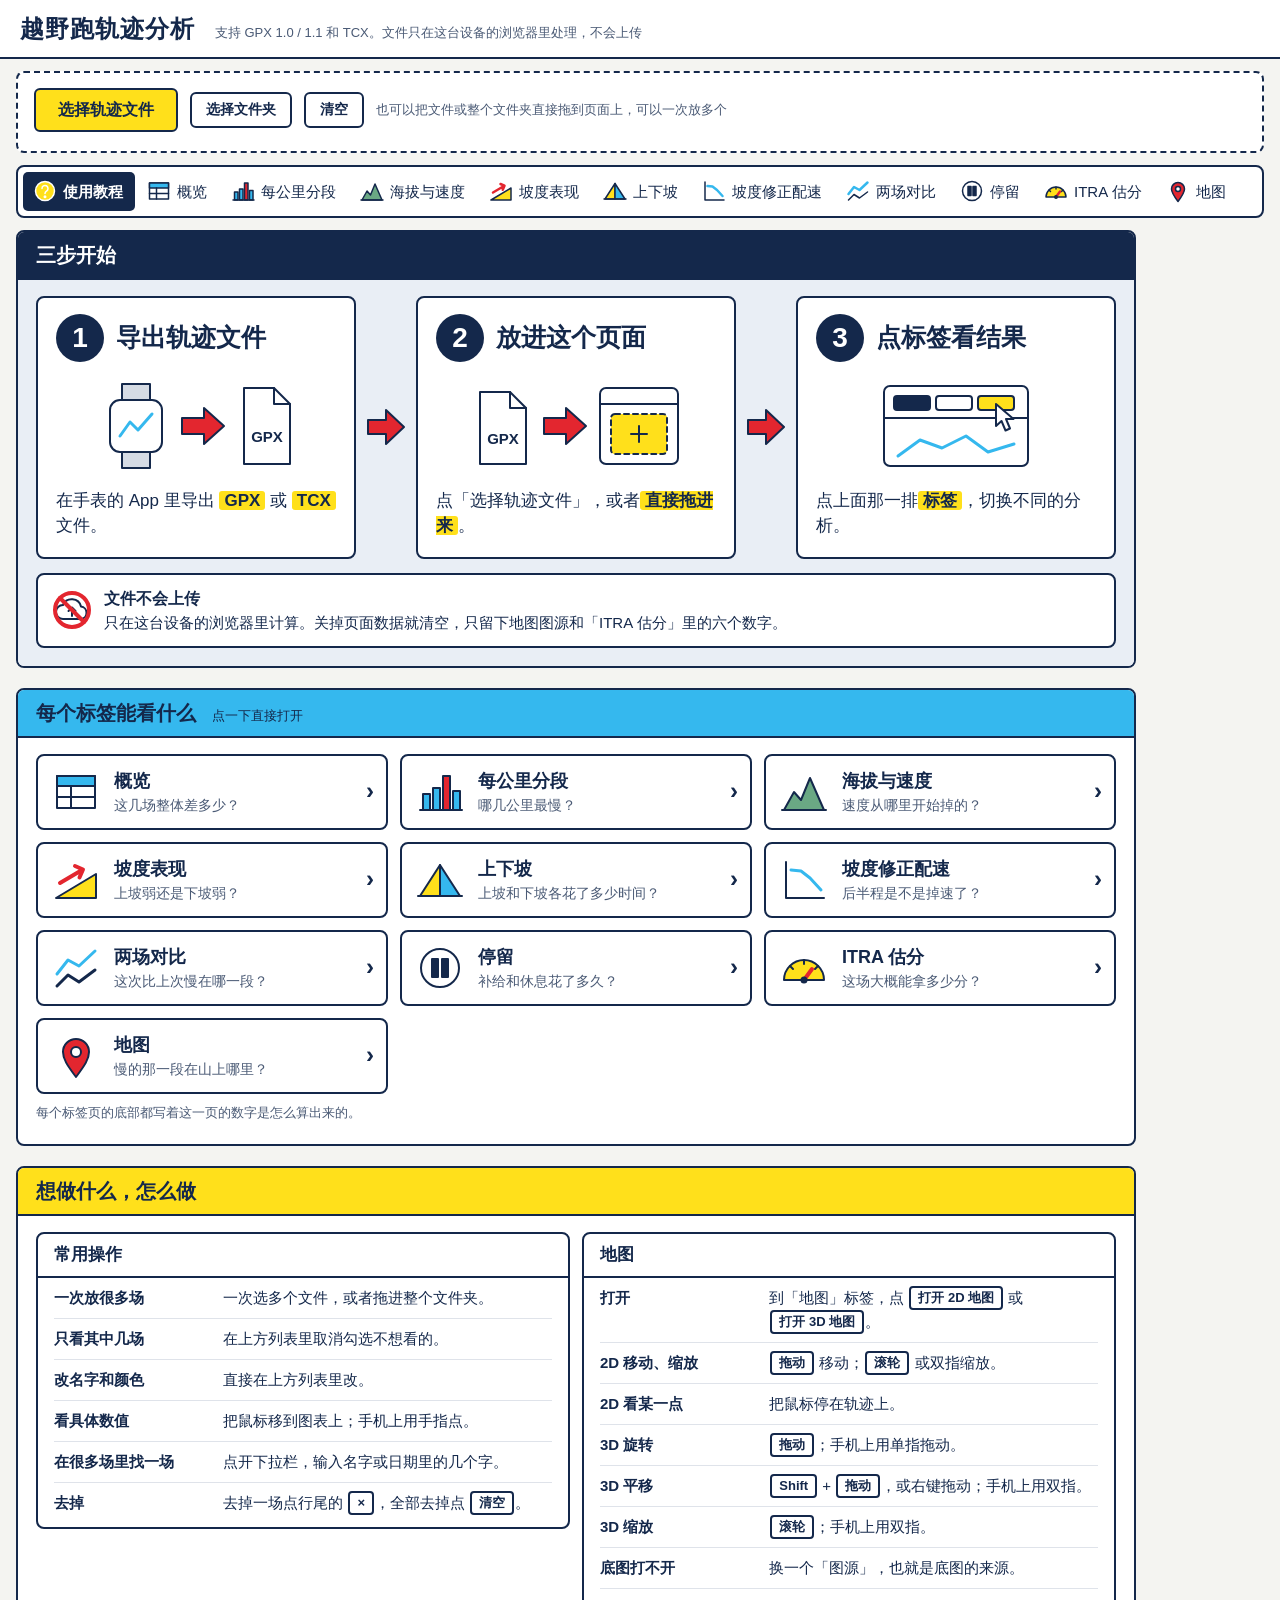
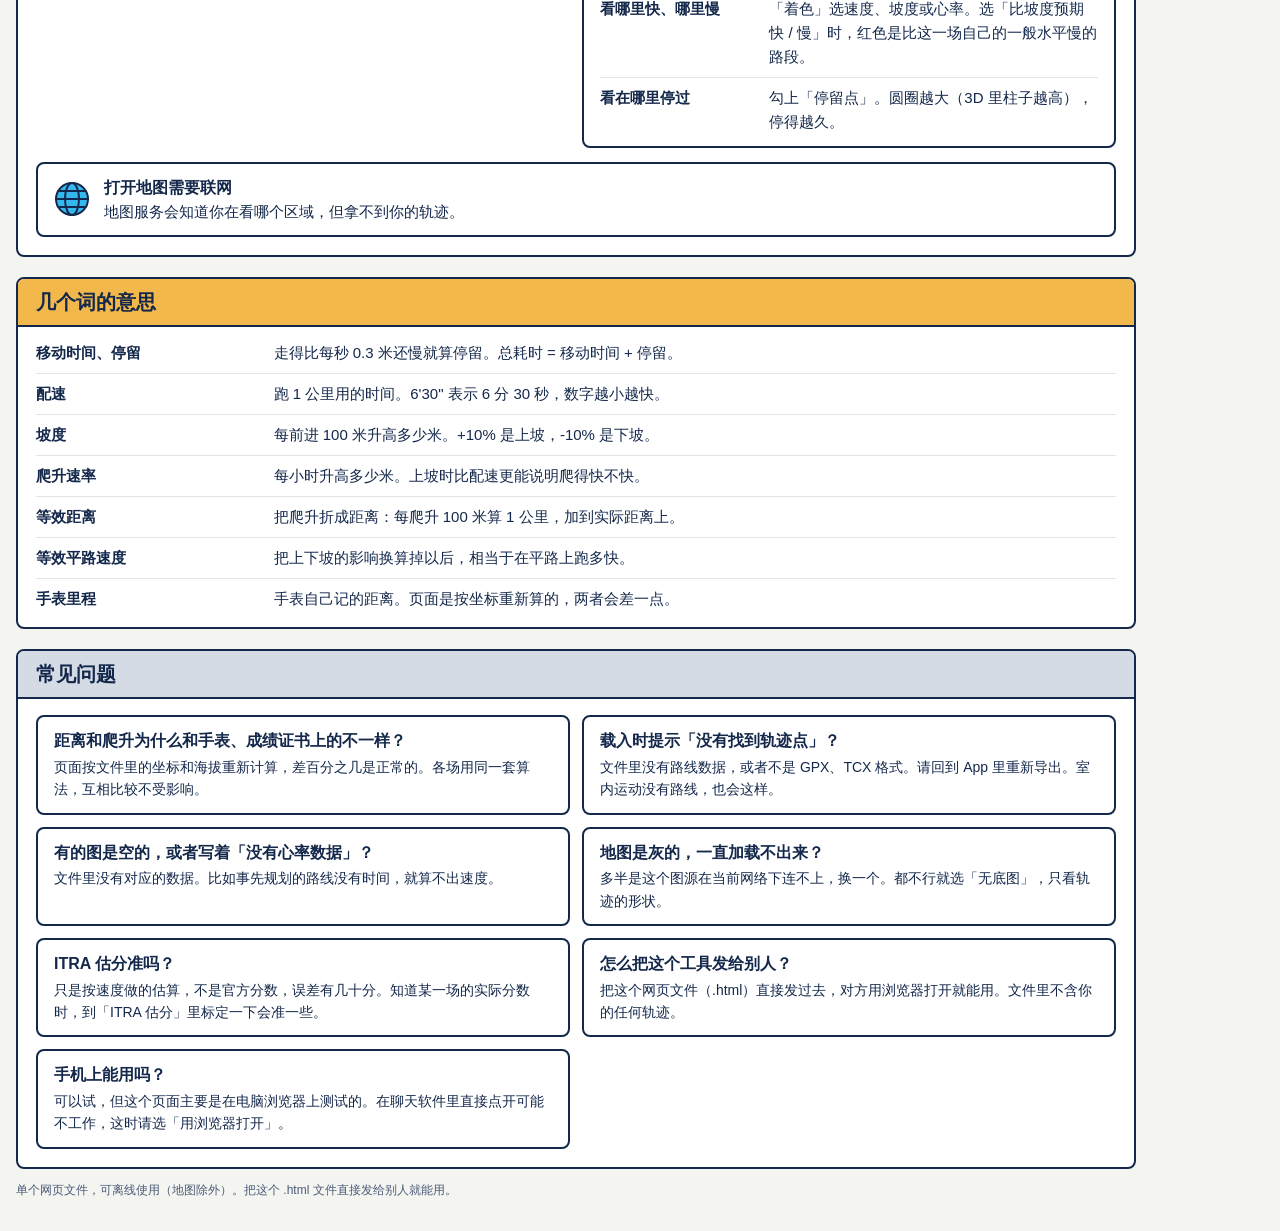
==== web/越野跑轨迹分析.html @ 7a692264 "初始提交：越野跑轨迹分析（Python 脚本 + 单文件网页版） 网页版：web/src 源码经 build.py 拼成单文件 web/越野跑轨迹分析.html，含 11 个面板、2D/3D 地图、上" ====
<!DOCTYPE html>
<html lang="zh-CN">
<head>
<meta charset="utf-8">
<meta name="viewport" content="width=device-width,initial-scale=1">
<title>越野跑轨迹分析</title>
<style>
/*
  设计方案（借鉴航空安全卡片里提高清晰度的做法）

  颜色  深蓝 #14284b：所有文字和描边。白：所有内容区。浅灰 #f4f4f1：页面背景和表头。
        深蓝也用作最重要的底色：选中的标签、「三步开始」的标题栏（这一块的正文区是它的浅色 #e9eef5）。
        另有四种纯色，各管一件事，不混用：
          黄 #ffe01b  主要操作（「选择轨迹文件」这类按钮）和重点词
          琥珀 #f2b84b 只用在教程的一个标题栏上
          蓝 #35b8ee  选中、悬停（浅蓝 #e4f5fd）和图示里的轨迹线
          红 #e3262f  箭头和警告，别处不用
        鲜艳的颜色只用在小面积上：按钮、标题栏、图示。大面积的底色只有白、浅灰和上面两种很浅的颜色。
  描边  容器、按钮、输入框一律 2px 深蓝实线；内容区里面的分隔线用 1px 浅灰。
  形状  圆角 6px（按钮、输入框）或 8px（容器），不超过 8px；只有步骤编号是圆形。
  平涂  不用渐变，不用阴影。
  文字  标题和编号用 DIN 一类的标识字体（Windows 上是 Bahnschrift），正文用 Helvetica / Arial 加系统中文字体。
  教程  用编号、箭头和图示说话，每格只讲一件事。
*/
* { box-sizing: border-box; }
html, body { margin: 0; padding: 0; }
body {
  font-family: Inter, "Helvetica Neue", Helvetica, Arial, "PingFang SC", "Hiragino Sans GB", "Microsoft YaHei", sans-serif;
  font-size: 14px; line-height: 1.5; color: #14284b; background: #f4f4f1;
}
.top h1, .help h2, .help h3, .stepno, .card-t, .panel h3, .empty b, table.data caption {
  font-family: "DIN Alternate", Bahnschrift, "DIN Next", "Helvetica Neue", Helvetica, Arial, "PingFang SC", "Hiragino Sans GB", "Microsoft YaHei", sans-serif;
}

/* ---------- 页头 ---------- */
.top { padding: 15px 20px 13px; background: #fff; border-bottom: 2px solid #14284b; }
.top h1 { display: inline-block; margin: 0 16px 0 0; font-size: 24px; line-height: 1.2; color: #14284b; letter-spacing: 1px; }
.hint { color: #4a5a75; font-size: 13px; }

/* ---------- 载入区和轨迹列表 ---------- */
.loader, .tracks, .panel, .foot { margin: 12px 16px; }
.loader { background: #fff; border: 2px dashed #14284b; border-radius: 8px; padding: 12px 16px; }
.loader-row > * { margin: 3px 8px 3px 0; vertical-align: middle; }
.loader-tip { color: #4a5a75; font-size: 13px; }
.status { font-size: 13px; color: #14284b; margin-top: 4px; min-height: 0; }
.status .err { color: #c21822; }
.vh { position: absolute; width: 1px; height: 1px; opacity: 0; overflow: hidden; left: -100px; top: 0; }

.btn {
  display: inline-block; padding: 6px 14px; border: 2px solid #14284b; border-radius: 6px;
  background: #fff; color: #14284b; font-size: 14px; font-weight: bold; font-family: inherit; line-height: 1.4; cursor: pointer;
  -webkit-user-select: none; user-select: none;
}
.btn:hover { background: #e4f5fd; }
.btn.primary { background: #ffe01b; }
.btn.primary:hover { background: #f5d000; }
.btn.on, .btn.on:hover { background: #14284b; color: #fff; }
.loader .btn.primary { padding: 9px 22px; font-size: 16px; }
.btn:focus-visible, .nav button:focus-visible, .card:focus-visible, .combo-btn:focus-visible { outline: 2px solid #35b8ee; outline-offset: 2px; }

.drop-mask {
  display: none; position: fixed; left: 0; top: 0; right: 0; bottom: 0; z-index: 50;
  background: rgba(228, 245, 253, .92); border: 2px dashed #14284b;
  font-size: 28px; font-weight: bold; color: #14284b; text-align: center; padding-top: 30vh; pointer-events: none;
}
.drop-mask.show { display: block; }

.tracks { background: #fff; border: 2px solid #14284b; border-radius: 8px; padding: 6px 14px 8px; }
.scroll { overflow-x: auto; -webkit-overflow-scrolling: touch; }
.tracktable { border-collapse: collapse; width: 100%; }
.tracktable td { padding: 4px 6px; white-space: nowrap; border-bottom: 1px solid #dfe3ea; }
.tracktable tr:last-child td { border-bottom: 0; }
/* 列表里的名称框平时用浅色描边，免得一排深色框抢眼；指到或点进去时变深 */
.tracktable input[type=text] { width: 230px; max-width: 46vw; padding: 3px 7px; border: 2px solid #c9d0db; border-radius: 6px; font: inherit; color: #14284b; background: #fff; }
.tracktable input[type=text]:hover, .tracktable input[type=text]:focus { border-color: #14284b; outline: 0; }
.tracktable input[type=color] { width: 30px; height: 24px; padding: 0; border: 2px solid #14284b; border-radius: 4px; background: #fff; vertical-align: middle; }
.tracktable .meta { color: #14284b; font-size: 13px; }
.tracktable .warn { color: #c21822; font-size: 12px; }
.tracktable .x { border: 0; background: none; color: #4a5a75; font-size: 18px; line-height: 1; cursor: pointer; padding: 0 6px; }
.tracktable .x:hover { color: #c21822; }

/* ---------- 导航栏和面板 ---------- */
.nav {
  margin: 12px 16px 0; padding: 5px; white-space: nowrap; overflow-x: auto; -webkit-overflow-scrolling: touch;
  background: #fff; border: 2px solid #14284b; border-radius: 8px;
}
.nav button {
  border: 0; border-radius: 5px; background: none; font: inherit; font-size: 15px;
  padding: 7px 12px 7px 10px; margin: 0 2px 0 0; color: #14284b; cursor: pointer;
}
.nav button:hover { background: #e4f5fd; }
.nav button.on, .nav button.on:hover { background: #14284b; color: #fff; font-weight: bold; }

.panel { display: none; background: #fff; border: 2px solid #14284b; border-radius: 8px; padding: 16px 18px; }
.panel.on { display: block; }
.panel h3 { font-size: 16px; margin: 18px 0 6px; color: #14284b; }
.bar { margin: 4px 0 8px; }
.bar > * { margin: 3px 12px 3px 0; vertical-align: middle; }
.bar label { display: inline-block; white-space: nowrap; }
.bar .lbl { display: inline-block; max-width: 100%; }   /* 文字加下拉栏，窄屏上允许换行 */
.lead { margin: 2px 0 8px; font-size: 14px; }
.bar label.grow input[type=text] { width: 420px; max-width: 70vw; }
.bar select, .bar input[type=text] { font: inherit; color: #14284b; padding: 4px 7px; border: 2px solid #14284b; border-radius: 6px; background: #fff; max-width: 70vw; }
.bar input[type=range] { vertical-align: middle; width: 120px; }
.bar input.num { font: inherit; color: #14284b; width: 84px; padding: 4px 7px; border: 2px solid #14284b; border-radius: 6px; background: #fff; }
.bar select:focus, .bar input[type=text]:focus, .bar input.num:focus, .combo-search:focus { outline: 2px solid #35b8ee; outline-offset: 1px; }
.bar input.bad { border-color: #e3262f; background: #fdeaea; }
.formerr { color: #c21822; background: #fdeaea; border: 2px solid #e3262f; border-radius: 6px; padding: 7px 12px; font-size: 13px; line-height: 1.6; margin: 2px 0 8px; max-width: 900px; }

.combo { position: relative; display: inline-block; vertical-align: middle; }
.combo-btn { font: inherit; font-size: 14px; line-height: 1.5; padding: 4px 9px; border: 2px solid #14284b; border-radius: 6px; background: #fff; color: #14284b; cursor: pointer; max-width: 70vw; text-align: left; }
.combo-btn:hover { background: #e4f5fd; }
.combo-text { display: inline-block; max-width: 300px; overflow: hidden; text-overflow: ellipsis; white-space: nowrap; vertical-align: bottom; }
.combo-arrow { margin-left: 8px; color: #14284b; }
.combo-pop { position: absolute; left: 0; top: 100%; margin-top: 3px; z-index: 30; width: 340px; max-width: 86vw; background: #fff; border: 2px solid #14284b; border-radius: 8px; padding: 6px; white-space: normal; }
.combo-search { display: block; width: 100%; font: inherit; color: #14284b; padding: 5px 9px; border: 2px solid #14284b; border-radius: 6px; margin-bottom: 5px; }
.combo-list { max-height: 300px; overflow-y: auto; -webkit-overflow-scrolling: touch; position: relative; }
.combo-item { padding: 6px 9px; border-radius: 4px; cursor: pointer; overflow: hidden; text-overflow: ellipsis; white-space: nowrap; }
.combo-item.hi, .combo-item:hover { background: #e4f5fd; }
.combo-item.sel { font-weight: bold; }
.combo-sub { float: right; margin-left: 10px; color: #4a5a75; font-weight: normal; font-size: 12px; }
.combo-none { padding: 6px 8px; color: #4a5a75; font-size: 12px; }

/* 每个面板底部的说明：一条一行 */
.note { color: #4a5a75; font-size: 13px; line-height: 1.7; margin: 8px 0 2px; max-width: 1000px; }
ul.note { margin: 14px 0 2px; padding: 10px 0 0 18px; border-top: 1px solid #dfe3ea; }
ul.note li { margin: 1px 0; }
.tracks .note { font-size: 12px; margin: 4px 0 0; }

.explain { color: #14284b; font-size: 13px; line-height: 1.7; max-width: 900px; margin-top: 14px; padding: 4px 16px 12px; background: #f4f4f1; border: 2px solid #14284b; border-radius: 8px; }
.explain h4 { font-size: 14px; color: #14284b; margin: 14px 0 4px; }
.explain p { margin: 4px 0; }
.explain ol, .explain ul { margin: 4px 0; padding-left: 24px; }
.explain li { margin: 2px 0; }
.empty { color: #4a5a75; padding: 34px 10px; text-align: center; font-size: 15px; line-height: 2; }
.empty b { font-size: 22px; color: #14284b; }
.summary { margin: 6px 0; font-size: 14px; }

.chart { display: block; width: 100%; margin: 6px 0 10px; }
.grid2 { font-size: 0; }
.grid2 > .chart { display: inline-block; width: 50%; vertical-align: top; }

table.data { border-collapse: collapse; font-size: 13px; margin: 4px 0; }
/* 表格标题：和图表标题同一个分量，靠左，跟表格一起滚动 */
table.data caption { caption-side: top; text-align: left; padding: 10px 0 6px; font-size: 16px; font-weight: bold; color: #14284b; }
table.data th, table.data td { padding: 6px 10px; text-align: right; white-space: nowrap; border-bottom: 1px solid #dfe3ea; }
table.data th { background: #f4f4f1; color: #14284b; font-weight: bold; border-bottom: 2px solid #14284b; position: sticky; top: 0; }
table.data tr.base td { background: #f4f4f1; }   /* 「和基准场比」里的基准那一行 */
table.data tr:hover td { background: #e4f5fd; }
table.data th.l, table.data td.l { text-align: left; }
table.data tr.sum td { font-weight: bold; border-top: 2px solid #14284b; }
table.data td.pos { color: #c21822; }
table.data td.neg { color: #2a7d1e; }
.sw { display: inline-block; width: 12px; height: 12px; border-radius: 3px; margin-right: 6px; vertical-align: -1px; }

/* ---------- 图示 ----------
   和描边同一套规则：2px 深蓝线、纯色平涂。轨迹线用蓝色，箭头和禁止标志用红色。 */
.pic { display: block; overflow: visible; }
.pic * { fill: none; stroke: #14284b; stroke-width: 2; stroke-linejoin: round; stroke-linecap: round; }
.pic .w { fill: #fff; } .pic .g { fill: #d5dbe4; } .pic .b { fill: #35b8ee; } .pic .y { fill: #ffe01b; }
.pic .n { fill: #6aa884; } .pic .r { fill: #e3262f; } .pic .v { fill: #14284b; }
.pic .t { stroke: #35b8ee; stroke-width: 3; }
.pic .a { stroke: #e3262f; stroke-width: 4; }
.pic .d { stroke-dasharray: 5 4; }
.pic text { stroke: none; fill: #14284b; font: bold 15px Arial, Helvetica, sans-serif; }
/* 导航栏里的小图标：和教程卡片是同一套图，缩到 24px，线条相应加粗；选中时底色是深蓝，线条换成白色 */
.nav .pic { display: inline-block; vertical-align: -6px; margin-right: 6px; pointer-events: none; }
.nav .pic * { stroke-width: 3; }
.nav .pic .t, .nav .pic .a { stroke-width: 5; }
.nav button.on .pic * { stroke: #fff; }
.nav button.on .pic .w { fill: none; }
.nav button.on .pic .v { fill: #fff; }
.nav button.on .pic .t { stroke: #35b8ee; }
.nav button.on .pic .a { stroke: #ff6b72; }

/* ---------- 使用教程 ----------
   教程面板自己不画框，五个板块各是一张带描边的卡片，中间留出间隔。
   五个板块都是白底，标题栏各用一种纯色；第一块的正文区多一层很浅的绿。板块里的格子一律白底。 */
#p-help { background: none; border: 0; padding: 0; }
.help { max-width: 1120px; color: #14284b; font-size: 15px; line-height: 1.6; }
.hsec { margin: 0 0 20px; background: #fff; border: 2px solid #14284b; border-radius: 8px; overflow: hidden; }
.hsec:last-child { margin-bottom: 0; }
.help h2 { margin: 0; padding: 9px 18px; font-size: 20px; line-height: 1.4; color: #14284b; border-bottom: 2px solid #14284b; }
.help h2 small { font-size: 13px; font-weight: normal; margin-left: 10px; font-family: Inter, "Helvetica Neue", Helvetica, Arial, "PingFang SC", "Hiragino Sans GB", "Microsoft YaHei", sans-serif; }
.hbody { padding: 16px 18px 18px; }

.hs1 h2 { background: #14284b; color: #fff; }
.hs1 .hbody { background: #e9eef5; }   /* 深蓝的浅色，把最重要的一块托出来，但不刺眼 */
.hs2 h2 { background: #35b8ee; }
.hs3 h2 { background: #ffe01b; }
.hs4 h2 { background: #f2b84b; }
.hs5 h2 { background: #d5dbe4; }

/* 三步开始：整页字号最大的部分。圆形编号、短标题、一张图、一句话，中间用红箭头连起来 */
.steps { list-style: none; margin: 0; padding: 0; display: -webkit-flex; display: flex; }
.step { -webkit-flex: 1 1 0; flex: 1 1 0; min-width: 0; padding: 16px 18px 18px; background: #fff; border: 2px solid #14284b; border-radius: 8px; }
.step-arrow { -webkit-flex: none; flex: none; -webkit-align-self: center; align-self: center; width: 44px; margin: 0 8px; }
.step-h { display: -webkit-flex; display: flex; -webkit-align-items: center; align-items: center; }
.stepno { -webkit-flex: none; flex: none; display: block; width: 48px; height: 48px; margin-right: 12px; border-radius: 50%; background: #14284b; color: #fff; text-align: center; font-weight: bold; font-size: 28px; line-height: 48px; }
.help .step h3 { font-size: 25px; line-height: 1.3; margin: 0; color: #14284b; }
.step .pic { margin: 16px auto 14px; max-width: 100%; }
.step p { font-size: 17px; line-height: 1.5; margin: 0; color: #14284b; }
.step b { background: #ffe01b; padding: 0 5px; border-radius: 3px; }

/* 提示条：白底、带一个图示 */
.callout { position: relative; margin: 14px 0 0; padding: 11px 16px 11px 66px; min-height: 64px; background: #fff; border: 2px solid #14284b; border-radius: 8px; font-size: 15px; line-height: 1.6; color: #14284b; }
.callout .pic { position: absolute; left: 14px; top: 50%; margin-top: -20px; }
.callout b { display: block; font-size: 16px; }

/* 标签卡片：一个图标、一个名字、一个问题。点一下就打开那个标签 */
.cards { margin: -6px; display: -webkit-flex; display: flex; -webkit-flex-wrap: wrap; flex-wrap: wrap; }
.card {
  display: block; position: relative; width: 100%; width: calc(33.333% - 12px); min-height: 76px; margin: 6px; padding: 13px 30px 12px 76px;
  border: 2px solid #14284b; border-radius: 8px; background: #fff;
  font: inherit; color: inherit; text-align: left; cursor: pointer;
}
.card:hover { background: #e4f5fd; }
.card .pic { position: absolute; left: 14px; top: 50%; margin-top: -24px; }
.card:after { content: "\203A"; position: absolute; right: 12px; top: 50%; margin-top: -15px; font: bold 24px/28px Arial, Helvetica, sans-serif; color: #14284b; }
.card-t { display: block; font-size: 18px; line-height: 1.35; font-weight: bold; color: #14284b; }
.card-q { display: block; font-size: 14px; color: #4a5a75; }

/* 「想做什么 → 怎么做」的对照表 */
.cols { margin: -6px; display: -webkit-flex; display: flex; -webkit-flex-wrap: wrap; flex-wrap: wrap; -webkit-align-items: flex-start; align-items: flex-start; }
.box { -webkit-flex: 1 1 400px; flex: 1 1 400px; min-width: 0; margin: 6px; padding: 0 16px 4px; border: 2px solid #14284b; border-radius: 8px; background: #fff; overflow: hidden; }
.help .box h3 { font-size: 17px; margin: 0 -16px 0; padding: 7px 16px; color: #14284b; border-bottom: 2px solid #14284b; }
.kv { width: 100%; border-collapse: collapse; font-size: 15px; }
.kv th, .kv td { text-align: left; vertical-align: top; padding: 8px 0; border-top: 1px solid #dfe3ea; }
.kv tr:first-child th, .kv tr:first-child td { border-top: 0; }
.kv th { width: 34%; padding-right: 14px; font-weight: bold; color: #14284b; }
.kv td { color: #14284b; }
.hs4 .hbody { padding-top: 6px; padding-bottom: 8px; }
.hs4 .kv th { width: 22%; }
kbd { display: inline-block; padding: 0 7px; margin: 0 1px; border: 2px solid #14284b; border-radius: 4px; background: #fff; color: #14284b; font: bold 13px/20px Inter, "Helvetica Neue", Helvetica, Arial, "PingFang SC", "Microsoft YaHei", sans-serif; white-space: nowrap; vertical-align: 1px; }

.faq { margin: -6px; display: -webkit-flex; display: flex; -webkit-flex-wrap: wrap; flex-wrap: wrap; }
.qa { width: 100%; width: calc(50% - 12px); margin: 6px; padding: 11px 16px 12px; border: 2px solid #14284b; border-radius: 8px; background: #fff; font-size: 14px; color: #14284b; }
.qa b { display: block; font-size: 16px; margin-bottom: 2px; }

/* ---------- 地图 ---------- */
.legend { font-size: 12px; color: #14284b; margin: 2px 0 6px; min-height: 0; }
/* 色标是一格一格的纯色块，和地图上实际用的分档一致 */
.legend .ramp { display: inline-block; width: 224px; max-width: 50vw; height: 14px; margin: 0 8px; vertical-align: middle; border: 2px solid #14284b; border-radius: 3px; overflow: hidden; font-size: 0; }
.legend .ramp i { float: left; width: 6.25%; height: 100%; }

.mapbox { position: relative; overflow: hidden; height: 620px; max-height: 76vh; min-height: 320px; border: 2px solid #14284b; border-radius: 8px; background: #d5dbe4;
  -webkit-user-select: none; user-select: none; touch-action: none; cursor: grab; }
.mapbox.off { height: auto; min-height: 0; background: #f4f4f1; border: 2px dashed #14284b; color: #4a5a75; padding: 30px 16px; text-align: center; font-size: 15px; cursor: default; touch-action: auto; }
.tr-tiles { position: absolute; left: 0; top: 0; width: 100%; height: 100%; }
.tr-tiles img { position: absolute; max-width: none; border: 0; padding: 0; margin: 0; -webkit-user-drag: none; }
.tr-ov, .tr-gl { position: absolute; left: 0; top: 0; }
.tr-labels { position: absolute; left: 0; top: 0; width: 100%; height: 100%; pointer-events: none; overflow: hidden; }
.tr-label { position: absolute; white-space: nowrap; font-size: 12px; padding: 1px 6px; border-radius: 4px;
  background: rgba(20, 40, 75, .85); color: #fff; -webkit-transform: translate(-50%, -135%); transform: translate(-50%, -135%); }
.tr-label.tr-wpt { background: #ffe01b; color: #14284b; border: 2px solid #14284b; }
.tr-label.tr-stop { background: #fff; color: #14284b; border: 2px solid #14284b; font-weight: bold; }
.tr-attr { position: absolute; right: 0; bottom: 0; font-size: 11px; color: #14284b; background: rgba(255, 255, 255, .8); padding: 1px 6px; border-radius: 6px 0 0 0; pointer-events: none; }
.tr-msg { position: absolute; left: 10px; top: 10px; right: 56px; font-size: 13px; color: #14284b; background: #ffe01b; border: 2px solid #14284b; padding: 5px 10px; border-radius: 6px; }
.tr-tip { position: absolute; font-size: 12px; line-height: 1.55; color: #14284b; background: #fff; border: 2px solid #14284b; border-radius: 6px; padding: 5px 9px; pointer-events: none; white-space: nowrap; }
.tr-ctl { position: absolute; right: 10px; top: 10px; }
.tr-ctl button { display: block; width: 34px; height: 34px; margin-bottom: 5px; border: 2px solid #14284b; border-radius: 6px; background: #fff; font-size: 18px; font-weight: bold; line-height: 1; cursor: pointer; color: #14284b; padding: 0; }
.tr-ctl button:hover { background: #e4f5fd; }

.foot { color: #4a5a75; font-size: 12px; padding-bottom: 20px; }

/* ---------- 窄屏 ---------- */
@media (max-width: 960px) {
  .card { width: calc(50% - 12px); }
  /* 三步改成竖排，箭头跟着朝下 */
  .steps { display: block; }
  .step-arrow { width: 44px; margin: 6px auto; -webkit-transform: rotate(90deg); transform: rotate(90deg); }
}
@media (max-width: 820px) {
  .grid2 > .chart { width: 100%; }
  .top { padding: 12px 14px 10px; }
  .top h1 { font-size: 22px; display: block; margin-bottom: 2px; }
  .loader, .tracks, .panel, .foot, .nav { margin-left: 8px; margin-right: 8px; }
  .panel { padding: 12px 10px; }
  #p-help { padding: 0; }
  .hsec { margin-bottom: 16px; }
  .help h2 { padding: 9px 14px; }
  .help h2 small { display: block; margin: 0; }
  .hbody { padding: 12px 12px 14px; }
  .mapbox { height: 70vh; }
  .qa { width: calc(100% - 12px); }
  .kv th, .hs4 .kv th { width: 38%; }
}
@media (max-width: 560px) {
  .card { width: calc(100% - 12px); }
  .step { padding: 14px 14px 16px; }
  .stepno { width: 44px; height: 44px; font-size: 26px; line-height: 44px; }
  .help .step h3 { font-size: 24px; }
  .step p { font-size: 16px; }
}

</style>
</head>
<body>
<div id="dropMask" class="drop-mask">松开鼠标，载入轨迹文件</div>

<header class="top">
  <h1>越野跑轨迹分析</h1>
  <span class="hint">支持 GPX 1.0 / 1.1 和 TCX。文件只在这台设备的浏览器里处理，不会上传</span>
</header>

<section class="loader">
  <div class="loader-row">
    <label class="btn primary" for="inFiles">选择轨迹文件</label>
    <label class="btn" for="inDir" id="lblDir">选择文件夹</label>
    <button class="btn" id="btnClear" type="button">清空</button>
    <span class="loader-tip">也可以把文件或整个文件夹直接拖到页面上，可以一次放多个</span>
  </div>
  <input type="file" id="inFiles" class="vh" multiple>
  <input type="file" id="inDir" class="vh" webkitdirectory multiple>
  <div id="status" class="status"></div>
</section>

<section id="trackBox" class="tracks" style="display:none">
  <div class="scroll"><table id="trackTable" class="tracktable"></table></div>
  <div class="note">勾选框决定这条轨迹是否参与下面的图表；名称和颜色可以直接改。</div>
</section>

<nav id="nav" class="nav"></nav>

<main id="panels">

  <section class="panel" id="noData">
    <div class="empty">
      <b>还没有载入轨迹</b><br>
      点上方的「选择轨迹文件」，或者把文件拖到页面上。<br>
      <button type="button" class="btn" data-go="help">看使用教程</button>
    </div>
  </section>

  <section class="panel" id="p-help">
    <div class="help">

      <section class="hsec hs1">
      <h2>三步开始</h2>
      <div class="hbody">
      <ol class="steps">
        <li class="step">
          <div class="step-h"><span class="stepno dot">1</span><h3>导出轨迹文件</h3></div>
          <svg class="pic" viewBox="0 0 220 96" width="220" height="96" aria-hidden="true" focusable="false">
            <rect class="g" x="36" y="6" width="28" height="20"/><rect class="g" x="36" y="70" width="28" height="20"/>
            <rect class="w" x="24" y="22" width="52" height="52" rx="10"/>
            <polyline class="t" points="34,58 44,44 52,52 66,36"/>
            <path class="r" d="M96 40h22V30l20 18-20 18V56H96z"/>
            <path class="w" d="M158 10h30l16 16v60h-46z"/><path d="M188 10v16h16"/>
            <text x="181" y="64" text-anchor="middle">GPX</text>
          </svg>
          <p>在手表的 App 里导出 <b>GPX</b> 或 <b>TCX</b> 文件。</p>
        </li>
        <li class="step-arrow" aria-hidden="true"><svg class="pic" viewBox="0 0 44 44" width="44" height="44" focusable="false"><path class="r" d="M4 15h18V5l18 17-18 17V29H4z"/></svg></li>
        <li class="step">
          <div class="step-h"><span class="stepno dot">2</span><h3>放进这个页面</h3></div>
          <svg class="pic" viewBox="0 0 220 96" width="220" height="96" aria-hidden="true" focusable="false">
            <path class="w" d="M14 14h30l16 16v56H14z"/><path d="M44 14v16h16"/>
            <text x="37" y="66" text-anchor="middle">GPX</text>
            <path class="r" d="M78 40h22V30l20 18-20 18V56H78z"/>
            <rect class="w" x="134" y="10" width="78" height="76" rx="6"/><path d="M134 26h78"/>
            <rect class="y d" x="145" y="36" width="56" height="40" rx="4"/>
            <path d="M173 48v16M165 56h16"/>
          </svg>
          <p>点「选择轨迹文件」，或者<b>直接拖进来</b>。</p>
        </li>
        <li class="step-arrow" aria-hidden="true"><svg class="pic" viewBox="0 0 44 44" width="44" height="44" focusable="false"><path class="r" d="M4 15h18V5l18 17-18 17V29H4z"/></svg></li>
        <li class="step">
          <div class="step-h"><span class="stepno dot">3</span><h3>点标签看结果</h3></div>
          <svg class="pic" viewBox="0 0 220 96" width="220" height="96" aria-hidden="true" focusable="false">
            <rect class="w" x="38" y="8" width="144" height="80" rx="6"/><path d="M38 40h144"/>
            <rect class="v" x="48" y="18" width="36" height="14" rx="3"/>
            <rect class="w" x="90" y="18" width="36" height="14" rx="3"/>
            <rect class="y" x="132" y="18" width="36" height="14" rx="3"/>
            <polyline class="t" points="52,78 74,62 96,70 120,58 142,74 168,66"/>
            <path class="w" d="M150 26v22l5.500-5 4 9.500 4.500-2-4-9.500h7.500z"/>
          </svg>
          <p>点上面那一排<b>标签</b>，切换不同的分析。</p>
        </li>
      </ol>
      <div class="callout">
        <svg class="pic" viewBox="0 0 40 40" width="40" height="40" aria-hidden="true" focusable="false">
          <path class="w" d="M11 29a7 7 0 0 1 0-14 9.500 9.500 0 0 1 18 1.500 6.300 6.300 0 0 1 0 12.500z"/>
          <path d="M20 26v-8M16.500 21l3.500-3.500 3.500 3.500"/>
          <circle class="a" cx="20" cy="20" r="17"/><path class="a" d="M8 8l24 24"/>
        </svg>
        <b>文件不会上传</b>只在这台设备的浏览器里计算。关掉页面数据就清空，只留下地图图源和「ITRA 估分」里的六个数字。
      </div>
      </div>
      </section>

      <section class="hsec hs2">
      <h2>每个标签能看什么 <small>点一下直接打开</small></h2>
      <div class="hbody">
      <div class="cards">
        <button type="button" class="card" data-go="overview"><svg class="pic" viewBox="0 0 48 48" width="48" height="48" aria-hidden="true" focusable="false"><rect class="w" x="5" y="8" width="38" height="32"/><rect class="b" x="5" y="8" width="38" height="10"/><path d="M5 29h38M19 18v22"/></svg><span class="card-t">概览</span><span class="card-q">这几场整体差多少？</span></button>
        <button type="button" class="card" data-go="splits"><svg class="pic" viewBox="0 0 48 48" width="48" height="48" aria-hidden="true" focusable="false"><rect class="b" x="7" y="26" width="7" height="16"/><rect class="b" x="17" y="20" width="7" height="22"/><rect class="r" x="27" y="8" width="7" height="34"/><rect class="b" x="37" y="23" width="7" height="19"/><path d="M4 42h42"/></svg><span class="card-t">每公里分段</span><span class="card-q">哪几公里最慢？</span></button>
        <button type="button" class="card" data-go="profile"><svg class="pic" viewBox="0 0 48 48" width="48" height="48" aria-hidden="true" focusable="false"><path class="n" d="M4 42l10-18 7 8 9-22 14 32z"/><path d="M2 42h44"/></svg><span class="card-t">海拔与速度</span><span class="card-q">速度从哪里开始掉的？</span></button>
        <button type="button" class="card" data-go="grade"><svg class="pic" viewBox="0 0 48 48" width="48" height="48" aria-hidden="true" focusable="false"><path class="y" d="M4 42h40V18z"/><path class="a" d="M8 27l22-13M23 10l8 3.500-3.500 8"/></svg><span class="card-t">坡度表现</span><span class="card-q">上坡弱还是下坡弱？</span></button>
        <button type="button" class="card" data-go="terrain"><svg class="pic" viewBox="0 0 48 48" width="48" height="48" aria-hidden="true" focusable="false"><path class="y" d="M4 40L24 9v31z"/><path class="b" d="M24 9l20 31H24z"/><path d="M2 40h44"/></svg><span class="card-t">上下坡</span><span class="card-q">上坡和下坡各花了多少时间？</span></button>
        <button type="button" class="card" data-go="gap"><svg class="pic" viewBox="0 0 48 48" width="48" height="48" aria-hidden="true" focusable="false"><path d="M6 6v36h38"/><polyline class="t" points="11,14 21,15 30,22 41,34"/></svg><span class="card-t">坡度修正配速</span><span class="card-q">后半程是不是掉速了？</span></button>
        <button type="button" class="card" data-go="compare"><svg class="pic" viewBox="0 0 48 48" width="48" height="48" aria-hidden="true" focusable="false"><polyline class="t" points="5,30 16,16 27,22 43,7"/><polyline points="5,42 16,31 27,38 43,26" style="stroke-width:3"/></svg><span class="card-t">两场对比</span><span class="card-q">这次比上次慢在哪一段？</span></button>
        <button type="button" class="card" data-go="stops"><svg class="pic" viewBox="0 0 48 48" width="48" height="48" aria-hidden="true" focusable="false"><circle class="w" cx="24" cy="24" r="19"/><rect class="v" x="16" y="15" width="6" height="18"/><rect class="v" x="26" y="15" width="6" height="18"/></svg><span class="card-t">停留</span><span class="card-q">补给和休息花了多久？</span></button>
        <button type="button" class="card" data-go="itra"><svg class="pic" viewBox="0 0 48 48" width="48" height="48" aria-hidden="true" focusable="false"><path class="y" d="M4 36a20 20 0 0 1 40 0z"/><path d="M24 16v4M10 22l3 3M38 22l-3 3"/><path class="a" d="M24 36l8-11"/><circle class="v" cx="24" cy="36" r="2.500"/></svg><span class="card-t">ITRA 估分</span><span class="card-q">这场大概能拿多少分？</span></button>
        <button type="button" class="card" data-go="map"><svg class="pic" viewBox="0 0 48 48" width="48" height="48" aria-hidden="true" focusable="false"><path class="r" d="M24 45C15 33 11 27 11 20a13 13 0 0 1 26 0c0 7-4 13-13 25z"/><circle class="w" cx="24" cy="20" r="5"/></svg><span class="card-t">地图</span><span class="card-q">慢的那一段在山上哪里？</span></button>
      </div>
      <p class="note">每个标签页的底部都写着这一页的数字是怎么算出来的。</p>
      </div>
      </section>

      <section class="hsec hs3">
      <h2>想做什么，怎么做</h2>
      <div class="hbody">
      <div class="cols">
        <div class="box">
          <h3>常用操作</h3>
          <table class="kv">
            <tr><th>一次放很多场</th><td>一次选多个文件，或者拖进整个文件夹。</td></tr>
            <tr><th>只看其中几场</th><td>在上方列表里取消勾选不想看的。</td></tr>
            <tr><th>改名字和颜色</th><td>直接在上方列表里改。</td></tr>
            <tr><th>看具体数值</th><td>把鼠标移到图表上；手机上用手指点。</td></tr>
            <tr><th>在很多场里找一场</th><td>点开下拉栏，输入名字或日期里的几个字。</td></tr>
            <tr><th>去掉</th><td>去掉一场点行尾的 <kbd>×</kbd>，全部去掉点 <kbd>清空</kbd>。</td></tr>
          </table>
        </div>
        <div class="box">
          <h3>地图</h3>
          <table class="kv">
            <tr><th>打开</th><td>到「地图」标签，点 <kbd>打开 2D 地图</kbd> 或 <kbd>打开 3D 地图</kbd>。</td></tr>
            <tr><th>2D 移动、缩放</th><td><kbd>拖动</kbd> 移动；<kbd>滚轮</kbd> 或双指缩放。</td></tr>
            <tr><th>2D 看某一点</th><td>把鼠标停在轨迹上。</td></tr>
            <tr><th>3D 旋转</th><td><kbd>拖动</kbd>；手机上用单指拖动。</td></tr>
            <tr><th>3D 平移</th><td><kbd>Shift</kbd> + <kbd>拖动</kbd>，或右键拖动；手机上用双指。</td></tr>
            <tr><th>3D 缩放</th><td><kbd>滚轮</kbd>；手机上用双指。</td></tr>
            <tr><th>底图打不开</th><td>换一个「图源」，也就是底图的来源。</td></tr>
            <tr><th>看哪里快、哪里慢</th><td>「着色」选速度、坡度或心率。选「比坡度预期快 / 慢」时，红色是比这一场自己的一般水平慢的路段。</td></tr>
            <tr><th>看在哪里停过</th><td>勾上「停留点」。圆圈越大（3D 里柱子越高），停得越久。</td></tr>
          </table>
        </div>
      </div>
      <div class="callout">
        <svg class="pic" viewBox="0 0 40 40" width="40" height="40" aria-hidden="true" focusable="false">
          <circle class="b" cx="20" cy="20" r="16"/><ellipse cx="20" cy="20" rx="7" ry="16"/><path d="M4 20h32M7 12h26M7 28h26"/>
        </svg>
        <b>打开地图需要联网</b>地图服务会知道你在看哪个区域，但拿不到你的轨迹。
      </div>
      </div>
      </section>

      <section class="hsec hs4">
      <h2>几个词的意思</h2>
      <div class="hbody">
          <table class="kv">
            <tr><th>移动时间、停留</th><td>走得比每秒 0.3 米还慢就算停留。总耗时 = 移动时间 + 停留。</td></tr>
            <tr><th>配速</th><td>跑 1 公里用的时间。6'30" 表示 6 分 30 秒，数字越小越快。</td></tr>
            <tr><th>坡度</th><td>每前进 100 米升高多少米。+10% 是上坡，-10% 是下坡。</td></tr>
            <tr><th>爬升速率</th><td>每小时升高多少米。上坡时比配速更能说明爬得快不快。</td></tr>
            <tr><th>等效距离</th><td>把爬升折成距离：每爬升 100 米算 1 公里，加到实际距离上。</td></tr>
            <tr><th>等效平路速度</th><td>把上下坡的影响换算掉以后，相当于在平路上跑多快。</td></tr>
            <tr><th>手表里程</th><td>手表自己记的距离。页面是按坐标重新算的，两者会差一点。</td></tr>
          </table>
      </div>
      </section>

      <section class="hsec hs5">
      <h2>常见问题</h2>
      <div class="hbody">
      <div class="faq">
        <div class="qa"><b>距离和爬升为什么和手表、成绩证书上的不一样？</b>页面按文件里的坐标和海拔重新计算，差百分之几是正常的。各场用同一套算法，互相比较不受影响。</div>
        <div class="qa"><b>载入时提示「没有找到轨迹点」？</b>文件里没有路线数据，或者不是 GPX、TCX 格式。请回到 App 里重新导出。室内运动没有路线，也会这样。</div>
        <div class="qa"><b>有的图是空的，或者写着「没有心率数据」？</b>文件里没有对应的数据。比如事先规划的路线没有时间，就算不出速度。</div>
        <div class="qa"><b>地图是灰的，一直加载不出来？</b>多半是这个图源在当前网络下连不上，换一个。都不行就选「无底图」，只看轨迹的形状。</div>
        <div class="qa"><b>ITRA 估分准吗？</b>只是按速度做的估算，不是官方分数，误差有几十分。知道某一场的实际分数时，到「ITRA 估分」里标定一下会准一些。</div>
        <div class="qa"><b>怎么把这个工具发给别人？</b>把这个网页文件（.html）直接发过去，对方用浏览器打开就能用。文件里不含你的任何轨迹。</div>
        <div class="qa"><b>手机上能用吗？</b>可以试，但这个页面主要是在电脑浏览器上测试的。在聊天软件里直接点开可能不工作，这时请选「用浏览器打开」。</div>
      </div>
      </div>
      </section>

    </div>
  </section>

  <section class="panel" id="p-overview">
    <div class="scroll"><table id="tOverview" class="data"></table></div>
    <h3>和基准场比</h3>
    <div class="bar"><span class="lbl">基准场 <span id="selBase"></span></span></div>
    <div class="scroll"><table id="tIndex" class="data"></table></div>
    <ul class="note">
      <li>移动 / 停留：相邻两点间速度高于 0.3 m/s 算移动，否则算停留（手表自动暂停的空档也算停留）。</li>
      <li>爬升 / 下降：海拔先做平滑，再按 3 米的阈值累计，所以和手表、赛事官方的数字会有出入。</li>
      <li>上坡爬升速率：坡度 ≥5% 的移动路段里每小时爬升的米数。下坡配速：坡度 &lt;-5% 的移动路段的配速。</li>
      <li>等效配速：总耗时 ÷（距离 + 爬升 ÷ 100 米）。后半程变化：按距离对半，后半程用时比前半程多（+）或少（-）的比例。</li>
      <li>步频是每分钟迈多少步（两只脚都算）。有的手表只记一只脚，数值在 80 上下，页面会自动乘以 2。步幅是一步迈出去的距离：移动的距离 ÷ 步数。</li>
      <li>心率、步频、步幅只有文件里带了才有，没有的显示 --。</li>
      <li>距离按相邻坐标点之间的水平距离累加；「手表里程」是文件里手表自己累计的距离，两者会有百分之几的出入，分析一律用前者。</li>
      <li>温度只有部分手表会写进文件。</li>
      <li>和基准场比：把选中的那一场当作 100，其他各场的每一项算成它的百分之几，写在括号里；「综合」是五项的平均。勾选或取消别的轨迹不会改变这些数字，换基准场才会。</li>
      <li>五项分别是：等效速度 =（距离 + 爬升 ÷ 100 米）÷ 总耗时；上坡爬升速率、平路速度（坡度 ±5% 以内）、下坡速度（坡度低于 -5%），这三项只算移动中的路段；后半程保持 = 后半程速度 ÷ 前半程速度，只比两个半程都跑过的坡度。</li>
      <li>同一条路线的两场，五项都可以直接比。路线不同时，平路和下坡的速度很看路面（台阶、碎石和土路差很多），这两项和「综合」只能当参考。</li>
    </ul>
  </section>

  <section class="panel" id="p-splits">
    <div class="bar"><span class="lbl">轨迹 <span id="selSplit"></span></span></div>
    <canvas id="cSplits" class="chart"></canvas>
    <div class="scroll"><table id="tSplits" class="data"></table></div>
    <ul class="note">
      <li>配速按总用时计算，包含停留。</li>
      <li>步频是每分钟的步数，只在迈步的时候算；步幅是移动的距离 ÷ 步数。文件里没有的显示 --。</li>
    </ul>
  </section>

  <section class="panel" id="p-profile">
    <div class="bar"><label>横轴 <select id="selX"><option value="d">距离</option><option value="t">时间</option></select></label></div>
    <canvas id="cEle" class="chart"></canvas>
    <canvas id="cSpd" class="chart"></canvas>
    <canvas id="cHr" class="chart"></canvas>
    <canvas id="cCad" class="chart"></canvas>
    <canvas id="cStride" class="chart"></canvas>
    <canvas id="cTemp" class="chart" style="display:none"></canvas>
    <ul class="note">
      <li>速度、心率、步频、步幅都按每 250 米（横轴为时间时按每 2 分钟）取平均。速度包含停留，所以停下来的地方会出现低谷。</li>
      <li>步频是每分钟的步数（两只脚都算），只在迈步的时候算；步幅是移动的距离 ÷ 步数。文件里没有心率或步频时，对应的图是空的。</li>
    </ul>
  </section>

  <section class="panel" id="p-grade">
    <div class="grid2">
      <canvas id="cG1" class="chart"></canvas>
      <canvas id="cG2" class="chart"></canvas>
      <canvas id="cG3" class="chart"></canvas>
      <canvas id="cG4" class="chart"></canvas>
      <canvas id="cG5" class="chart"></canvas>
      <canvas id="cG6" class="chart"></canvas>
    </div>
    <div class="scroll"><table id="tBuckets" class="data"></table></div>
    <h3>爬坡耐力</h3>
    <canvas id="cClimb" class="chart"></canvas>
    <div class="scroll"><table id="tClimb" class="data"></table></div>
    <ul class="note">
      <li>每个点是移动中约 50 米的一小段，停留不计入。粗线是每 6% 坡度一档的中位数，色带是 25~75 分位。</li>
      <li>不同比赛的路面、天气、拥堵都不一样，这些图只能说明「在这个坡度上实际跑出了多快」。</li>
      <li>虚线是 Tobler 徒步函数，一个经典的步行速度模型，仅作参照。</li>
      <li>步频和步幅两张图：坡越陡，通常步频和步幅都往下掉；从跑变成走的地方，步频会明显掉一截。文件里没有步频时这两张图是空的。</li>
      <li>爬坡耐力：在全程里找出升高 50、100、200、300、500 米用时最短的那一段，换算成每小时爬升多少米。中途停下来的时间也算在里面。曲线往右掉得越少，说明长坡越能保持。路线上没有这么高的坡时空着。</li>
      <li>坡太缓时爬升速率天然就低，所以不同路线之间比这条曲线，要留意坡的陡缓差多少。</li>
    </ul>
  </section>

  <section class="panel" id="p-terrain">
    <div class="scroll"><table id="tTerr" class="data"></table></div>
    <div class="grid2">
      <canvas id="cTerrTime" class="chart"></canvas>
      <canvas id="cTerrSpd" class="chart"></canvas>
    </div>
    <h3>一场里的每个大坡</h3>
    <div class="bar"><span class="lbl">轨迹 <span id="selTerr"></span></span></div>
    <canvas id="cTerrEle" class="chart"></canvas>
    <div class="scroll"><table id="tSlopes" class="data"></table></div>
    <ul class="note">
      <li>上坡、平路、下坡是按路线本身分的，不看跑得快慢：每 50 米看一次坡度，超过 +3% 算上坡，低于 -3% 算下坡，其余算平路；不到 150 米的小段并进相邻的一段。同一条路线的两场，分出来的段是一样的。</li>
      <li>时间和速度只算移动时间，不含停留。爬升（下降）速率 = 这些路段一共升（降）了多少米 ÷ 移动时间。</li>
      <li>大坡：从一个低点到下一个高点（下坡反过来），中途往回走不超过 30 米的算同一个坡，升降 100 米以上才列出来。所以一个大坡里可以夹着几小段平路。</li>
      <li>大坡表里的「用时」包含停留；配速和升降速率只算移动时间。</li>
      <li>心率、步频、步幅只有文件里带了才有，没有的显示 --。</li>
    </ul>
  </section>

  <section class="panel" id="p-gap">
    <canvas id="cGap1" class="chart"></canvas>
    <div class="scroll"><table id="tFade" class="data"></table></div>
    <canvas id="cGap2" class="chart"></canvas>
    <canvas id="cCost" class="chart"></canvas>
    <h3>后半程对前半程</h3>
    <canvas id="cHalf" class="chart"></canvas>
    <div class="scroll"><table id="tHalf" class="data"></table></div>
    <ul class="note">
      <li>做法：把当前勾选的所有轨迹的样本合在一起，求出「各个坡度相对平路慢多少」的曲线（第三张图），
      再用它把每一小段的速度换算成等效的平路速度，最后沿比赛进度取滚动中位数（窗口为全程的 8%）。</li>
      <li>这条换算曲线是用当前勾选的轨迹自己拟合的，所以数值只能在同一批轨迹之间比较，
      换一批轨迹数值会变，也不能和 Strava 等平台的 GAP 直接比。</li>
      <li>走势表：「开头」「最后」是前 25%、后 25% 路程的等效平路速度（中位数）。「全程走势」是把全程分成十段、各取中位数，再拟合成一条直线，看终点比起点快（+）还是慢（-）了多少。</li>
      <li>掉速点：从这里起一直到终点前，等效平路速度都比开头那 25% 慢 12% 以上。最后 6% 的路程不看，因为终点前常有冲刺。写「没有」是指没有这样一路慢到底的情况，中途慢一阵又恢复的不算。第一张图上的竖虚线就是掉速点。</li>
      <li>后半程对前半程：按路程对半分，看同一种坡度上后半程比前半程快了还是慢了。只比两个半程都跑过的坡度（每 5% 一档对齐），所以这里的速度和「坡度表现」里的配速不完全一样；某一档两个半程对不上时空着。这部分不用上面的换算曲线，换一批轨迹数值不变。</li>
    </ul>
  </section>

  <section class="panel" id="p-compare">
    <div id="cmpEmpty" class="empty"></div>
    <div id="cmpBody">
      <div class="bar">
        <span class="lbl">基准 A <span id="selA"></span></span>
        <span class="lbl">对比 B <span id="selB"></span></span>
        <label>检查点间距 <select id="selCk"><option value="0.5">0.5 km</option><option value="1" selected>1 km</option><option value="2">2 km</option><option value="5">5 km</option></select></label>
      </div>
      <div id="cmpSummary" class="summary"></div>
      <div id="cmpSeg">
        <h3>公共路段逐段对比</h3>
        <div class="scroll"><table id="tSegs" class="data"></table></div>
        <div class="grid2">
          <canvas id="cSegGap" class="chart"></canvas>
          <canvas id="cSegBar" class="chart"></canvas>
        </div>
      </div>
      <div id="cmpRoute">
        <h3>整条路线对比</h3>
        <div id="routeSummary" class="summary"></div>
        <canvas id="cRouteGap" class="chart"></canvas>
        <div class="scroll"><table id="tAttr" class="data"></table></div>
        <canvas id="cAttr" class="chart"></canvas>
        <canvas id="cRoutePace" class="chart"></canvas>
        <canvas id="cRouteHr" class="chart"></canvas>
        <canvas id="cRouteCad" class="chart"></canvas>
        <canvas id="cRouteStride" class="chart"></canvas>
        <div class="scroll"><table id="tCks" class="data"></table></div>
      </div>
      <ul class="note">
        <li>B 的列表按两条轨迹中心点的距离从近到远排列，同一条路线的会排在最前面；轨迹多的时候可以在下拉栏里输入关键字筛选。</li>
        <li>时间差都是 B 减 A，正数表示 B 更慢。</li>
        <li>时间差按总用时算，没有扣掉停留：曲线上的竖直台阶、局部配速图上的尖峰，通常是 B 在那里停了下来，不是跑得慢。</li>
        <li>公共路段要求两条轨迹同方向、连续重合至少 400 米。</li>
        <li>「时间差出在哪种坡度上」：把对上的路线每 100 米切成一小段，同一小段路两场各用了多少移动时间，按这一小段的坡度归到五档里。各档相加正好是移动时间之差，再加上停留之差就是总用时之差。只有两条路线重合 80% 以上时才有这张表。</li>
        <li>心率、步频（每分钟步数）、步幅（米）两场并排列出，写成「A / B」。同一段路上，慢下来是因为步子变小了还是迈得慢了，看这两列；速度慢了心率却没降，多半是累了。文件里没有的显示 --，图是空的。</li>
        <li>已知问题：起点和终点在同一处时，刚出发的一小段可能被配到对方的回程上而漏掉，这时整条路线的对比不是从起点开始的。</li>
      </ul>
    </div>
  </section>

  <section class="panel" id="p-stops">
    <div class="scroll"><table id="tStopSum" class="data"></table></div>
    <div class="bar"><span class="lbl">轨迹 <span id="selStop"></span></span></div>
    <canvas id="cStops" class="chart"></canvas>
    <div class="scroll"><table id="tStops" class="data"></table></div>
    <ul class="note">
      <li>这里只列出持续 60 秒以上的停留；相隔不到 20 秒的两次停留算作一次。</li>
      <li>手表自动暂停或信号中断造成的记录空档也会被算成停留。</li>
      <li>「全部停留」是总耗时减去移动时间，包含所有短暂的停顿。</li>
    </ul>
  </section>

  <section class="panel" id="p-itra">
    <p class="lead"><b>1000 分的人能跑多快</b>（等效速度，ekm/h）。比赛越长越慢，所以按比赛长度分成六档：</p>
    <div class="bar" id="itraInputs"></div>
    <div id="itraMsg" class="formerr" style="display:none"></div>
    <div class="bar">
      <button class="btn" id="btnItraUndo" type="button" style="display:none">撤销改动</button>
      <button class="btn" id="btnItraReset" type="button">恢复默认</button>
      <span id="itraState" class="loader-tip"></span>
    </div>
    <div class="bar">
      <span class="lbl">用一场知道实际分数的比赛来标定 <span id="selItra"></span></span>
      <label>它的实际分数 <input type="number" id="inItraScore" step="1" min="50" max="1000" class="num"></label>
      <button class="btn primary" id="btnItraCal" type="button">标定</button>
    </div>
    <div id="itraCalMsg" class="formerr" style="display:none"></div>
    <div class="scroll"><table id="tItra" class="data"></table></div>
    <canvas id="cItra" class="chart"></canvas>
    <canvas id="cItraCurve" class="chart"></canvas>
    <div class="explain">
      <h4>怎么算的</h4>
      <p>这是按速度做的估算，不是 ITRA 官方的算法，结果只能当参考。</p>
      <ol>
        <li>把爬升折成距离：每爬升 100 米算 1 公里，加到实际距离上，得到「等效距离」。</li>
        <li>等效距离 ÷ 总耗时 = 等效速度。总耗时包含中途停下来的时间，和比赛成绩的算法一样。</li>
        <li>和「1000 分的人在同样长的比赛里能跑多快」比：估分 = 1000 × 你的等效速度 ÷ 1000 分的等效速度。</li>
      </ol>
      <p>「组别」是 ITRA 按等效距离分的档：XXS 不到 25，XS 25~44，S 45~74，M 75~114，L 115~154，XL 155~209，XXL 210 以上。</p>

      <h4>最上面那六个数字</h4>
      <p>比赛越长，再厉害的人也跑得越慢，所以「1000 分的等效速度」不是一个固定的数。六个数字分别是等效距离为 20、40、80、120、160、250 时的取值；长度在两档之间的比赛，按第二张图里的曲线取中间的数；比 20 短的按第一档算，比 250 长的按最后一档算。图上的彩色方块是载入的比赛。</p>
      <p>这些数字可以改，改完马上生效。页面只接受合理的数字：</p>
      <ul>
        <li>每个数要在 10 到 30 之间；</li>
        <li>短距离的数不能比长距离的小（可以相等）。</li>
      </ul>
      <p>不符合时，出问题的格子会变红，并说明原因；这时表格继续按上一组合法的数字计算。点「撤销改动」可以回到那一组数字。</p>
      <p>默认值里，只有 40 这一档用一场比赛的实际分数对过，其余各档是粗略的经验值。</p>

      <h4>标定</h4>
      <p>如果知道某一场的实际分数，选中那一场、填上分数、点「标定」。页面会把六个数字按同一个比例放大或缩小，让这一场的估分正好等于实际分数，其他比赛的估分也跟着变准。</p>

      <h4>误差有多大</h4>
      <p>表里的「误差」是估分大概会偏多少，可以粗略理解为：真实分数大约有三分之二的可能落在「区间」那一列里。它由下面几项互不相关的误差合成（平方相加再开方）：</p>
      <ul>
        <li>「1000 分的等效速度」本身不准：±10%。没标定时这是最大的一项；用同一组别的比赛标定后就没有了。</li>
        <li>爬升量不准：±10%。手表气压计测的爬升和官方数据会有出入；爬升在等效距离里占得越多，对分数的影响越大。</li>
        <li>ITRA 每场单独校准：±25 分。官方会按每场完赛者以往的水平来调整，不是套一个固定公式。</li>
        <li>公式本身的简化：没标定时 ±20 分（速度和分数并不完全成正比）；标定后换成约 ±17 分（同一组别里路线长短不同带来的差别）。</li>
      </ul>
      <p>前两项跟着分数走，所以分数越高误差越大。把鼠标停在表里「误差」那一格上，可以看到每一项各是多少。</p>
      <p>标定只在同一组别内可靠，其他组别的比赛仍按没标定算。</p>

      <h4>还要留意的两点</h4>
      <ul>
        <li>官方公布的距离和爬升通常比手表记的小，实际分数会因此再低 10~20 分。这一点没有算进上面的误差。</li>
        <li>80 及以上那几档的默认数字没有用实际分数验证过，长距离比赛的估分可能整体偏高或偏低。最好用一场长度相近、知道实际分数的比赛标定。</li>
      </ul>
    </div>
  </section>

  <section class="panel" id="p-map">
    <div class="bar">
      <button class="btn primary" id="btn2d" type="button">打开 2D 地图</button>
      <button class="btn primary" id="btn3d" type="button">打开 3D 地图</button>
      <button class="btn" id="btnMapOff" type="button" style="display:none">关闭地图</button>
      <label>图源 <select id="selSrc"></select></label>
      <label>着色 <select id="selColor">
        <option value="track">按轨迹</option>
        <option value="speed">速度</option>
        <option value="dev">比坡度预期快 / 慢</option>
        <option value="grade">坡度</option>
        <option value="hr">心率</option>
      </select></label>
      <label><input type="checkbox" id="chkStops" checked> 停留点</label>
      <label id="lblKm"><input type="checkbox" id="chkKm" checked> 公里标</label>
    </div>
    <div class="bar" id="barCustom" style="display:none">
      <label class="grow">瓦片地址 <input type="text" id="inUrl" placeholder="https://example.com/{z}/{x}/{y}.png"></label>
      <label><input type="checkbox" id="chkGcj"> 国内偏移坐标 (GCJ-02)</label>
      <button class="btn" id="btnUrl" type="button">应用</button>
    </div>
    <div class="bar" id="bar3d" style="display:none">
      <span class="lbl">地形范围 <span id="selRegion"></span></span>
      <label>地形夸张 <input type="range" id="rngExag" min="1" max="3" step="0.1" value="1.5"> <span id="exagVal">1.5x</span></label>
      <label>贴图清晰度 <select id="selQuality"><option value="std">标准</option><option value="high">高（加载更慢）</option></select></label>
      <span class="loader-tip">拖动旋转，右键或 Shift+拖动平移，滚轮缩放；手机上单指拖动旋转，双指缩放和平移</span>
    </div>
    <div id="mapLegend" class="legend"></div>
    <div id="mapBox" class="mapbox"></div>
    <ul class="note">
      <li>地图默认不加载。打开后，浏览器会向所选图源请求这一带的底图瓦片，对方因此能知道你在看哪个区域；轨迹本身不会发出去。</li>
      <li>3D 的地形起伏来自 AWS 上公开的全球高程数据，和图源无关；地形会比轨迹范围往外多画 10 公里，轨迹附近用精细的地形和贴图，外圈较粗。</li>
      <li>选「无底图」时完全不联网：2D 只画轨迹，3D 用 GPX 里的海拔把轨迹立起来。</li>
      <li>高德用的是国内偏移坐标，页面已自动换算；自定义地址如果也是偏移坐标，请勾上对应选项。</li>
      <li>高德的地址不是官方公开接口，以后可能失效。</li>
    </ul>
  </section>

</main>

<footer class="foot">单个网页文件，可离线使用（地图除外）。把这个 .html 文件直接发给别人就能用。</footer>

<script>
// ===== core.js =====
/* 计算核心：GPX 解析与全部分析算法。
 * 不依赖 DOM，浏览器和 Node 都能直接运行（tests/check_core.js 用它和 Python 版对数）。
 * 只用 ES5 语法，保证旧浏览器也能跑。
 * 口径与 ../core、../compare 下的 Python 脚本一致，改动时请两边同步。
 */
var TR = (function () {
  'use strict';

  var MOVE_V = 0.3;    // m/s，高于它算移动
  var SMOOTH_W = 5;    // 海拔平滑：前后各 5 个点
  var HYST = 3;        // 爬升迟滞阈值 (m)
  var WIN_D = 50;      // 坡度样本窗口 (m)
  var MATCH_R = 50;    // 轨迹匹配距离阈值 (m)
  var CELL = 50;       // 匹配网格大小 (m)
  var GAP_PTS = 15;    // 允许连续未匹配的点数
  var MIN_SEG = 400;   // 最短公共路段 (m)
  var ATTR_CELL = 100; // 同路线对比里，时间差按坡度拆开时用的小段长度 (m)

  function rad(d) { return d * Math.PI / 180; }

  function haversine(lat1, lon1, lat2, lon2) {
    var R = 6371000.0;
    var p1 = rad(lat1), p2 = rad(lat2);
    var dp = p2 - p1, dl = rad(lon2 - lon1);
    var a = Math.pow(Math.sin(dp / 2), 2) + Math.cos(p1) * Math.cos(p2) * Math.pow(Math.sin(dl / 2), 2);
    return 2 * R * Math.asin(Math.sqrt(a > 1 ? 1 : a));
  }

  // ---------------- 格式化 ----------------
  function pad2(n) { return (n < 10 ? '0' : '') + n; }

  function fmtHms(sec) {
    if (sec === null || !isFinite(sec)) return '--';
    var neg = sec < 0;
    var s = Math.floor(Math.abs(sec));
    var h = Math.floor(s / 3600), m = Math.floor(s % 3600 / 60), x = s % 60;
    return (neg ? '-' : '') + (h ? h + ':' + pad2(m) + ':' + pad2(x) : m + ':' + pad2(x));
  }

  function fmtPace(secPerKm) {
    if (secPerKm === null || !isFinite(secPerKm) || secPerKm <= 0) return '--';
    return Math.floor(secPerKm / 60) + "'" + pad2(Math.floor(secPerKm % 60)) + '"';
  }

  function median(vals) {
    var v = vals.slice().sort(function (a, b) { return a - b; });
    var n = v.length;
    if (!n) return NaN;
    return n % 2 ? v[(n - 1) / 2] : (v[n / 2 - 1] + v[n / 2]) / 2;
  }

  // ---------------- GPX 解析 ----------------
  function decodeXml(s) {
    return s.replace(/<!\[CDATA\[([\s\S]*?)\]\]>/g, '$1')
      .replace(/&lt;/g, '<').replace(/&gt;/g, '>').replace(/&quot;/g, '"')
      .replace(/&apos;/g, "'").replace(/&amp;/g, '&').replace(/^\s+|\s+$/g, '');
  }

  // GPX 1.0 和 1.1 的元素名相同，区别主要在文件头和扩展字段的位置：
  //   1.1 把厂商扩展放在 <extensions> 里，1.0 直接写在轨迹点下面；
  //   元素还可能带命名空间前缀（<gpx:trkpt>）。这里一律按「元素名」匹配，两种写法都能读。
  var NS = '(?:[\\w.\\-]+:)?';
  var RE_LAT = /\blat\s*=\s*["']\s*([^"'\s]+)/i;
  var RE_LON = /\blon\s*=\s*["']\s*([^"'\s]+)/i;
  var RE_ELE = new RegExp('<' + NS + 'ele\\b[^>]*>\\s*([^<\\s]+)', 'i');
  var RE_TIME = new RegExp('<' + NS + 'time\\b[^>]*>\\s*([^<]+?)\\s*<', 'i');
  var RE_NAME = new RegExp('<' + NS + 'name\\b[^>]*>([\\s\\S]*?)</' + NS + 'name\\s*>', 'i');
  // 心率、踏频：COROS 用 gpxdata:hr，佳明用 gpxtpx:hr / ns3:hr，也有不带前缀的
  var RE_HR = new RegExp('<' + NS + '(?:hr|heartrate|heart_rate)\\b[^>]*>\\s*([^<\\s]+)', 'i');
  var RE_CAD = new RegExp('<' + NS + '(?:cad|cadence|runcadence|run_cadence)\\b[^>]*>\\s*([^<\\s]+)', 'i');
  // 气温：佳明 TrackPointExtension 用 atemp，ClueTrust 用 temp，旧的佳明 GpxExtensions v3 用 Temperature（wtemp 是水温，不读）
  var RE_TEMP = new RegExp('<' + NS + '(?:atemp|temp|temperature)\\b[^>]*>\\s*([^<\\s]+)', 'i');
  // 手表自己累计的距离（ClueTrust / COROS 的 distance）。只用来和按坐标算出的距离对照
  var RE_DIST = new RegExp('<' + NS + 'distance\\b[^>]*>\\s*([^<\\s]+)', 'i');

  /** 匹配一个元素（含自闭合写法）：[1] = 属性，[2] = 内容 */
  function blockRe(tag) {
    return new RegExp('<' + NS + tag + '\\b([^>]*?)(?:/>|>([\\s\\S]*?)</' + NS + tag + '\\s*>)', 'gi');
  }

  function parseTime(s) {
    s = s.replace(' ', 'T');
    // 规范规定时间是 UTC；没写时区的按 UTC 处理（否则浏览器会当成本地时间）
    if (/^\d{4}-\d\d-\d\dT\d\d:\d\d(:\d\d(\.\d+)?)?$/.test(s)) s += 'Z';
    var v = Date.parse(s);
    return isNaN(v) ? null : v;
  }

  function parsePoints(text, tag) {
    var out = { name: '', lat: [], lon: [], ele: [], time: [], hr: [], cad: [], temp: [], devDist: null };
    var re = blockRe(tag), mm, a, b, body, x;
    while ((mm = re.exec(text))) {
      a = RE_LAT.exec(mm[1]); b = RE_LON.exec(mm[1]);
      if (!a || !b) continue;
      var lat = parseFloat(a[1]), lon = parseFloat(b[1]);
      if (isNaN(lat) || isNaN(lon) || Math.abs(lat) > 90 || Math.abs(lon) > 180) continue;
      body = mm[2] || '';
      out.lat.push(lat); out.lon.push(lon);
      x = RE_ELE.exec(body); x = x ? parseFloat(x[1]) : NaN; out.ele.push(isNaN(x) ? null : x);
      x = RE_TIME.exec(body); out.time.push(x ? parseTime(x[1]) : null);
      x = RE_HR.exec(body); x = x ? parseFloat(x[1]) : NaN; out.hr.push(isNaN(x) ? 0 : Math.round(x));
      x = RE_CAD.exec(body); x = x ? parseFloat(x[1]) : NaN; out.cad.push(isNaN(x) ? 0 : Math.round(x));
      x = RE_TEMP.exec(body); x = x ? parseFloat(x[1]) : NaN; out.temp.push(isNaN(x) ? null : x);
      x = RE_DIST.exec(body); x = x ? parseFloat(x[1]) : NaN; if (!isNaN(x) && (out.devDist === null || x > out.devDist)) out.devDist = x;
    }
    return out;
  }

  /** <trk> 或 <rte> 开头、第一个点之前的 <name> */
  function headName(body) {
    var cut = body.search(new RegExp('<' + NS + '(?:trkseg|trkpt|rtept)\\b', 'i'));
    var nm = RE_NAME.exec(cut >= 0 ? body.substr(0, cut) : body.substr(0, 4000));
    return nm ? decodeXml(nm[1]) : '';
  }

  /** 解析 GPX 1.0 / 1.1 文本。
   *  返回 { version, creator, tracks: [原始列...], wpts: [{lat, lon, ele, name}] }。
   *  每个 <trk> 是一条轨迹，里面的多个 <trkseg> 首尾相接（段与段之间的空档会算成停留）；
   *  没有 <trk> 时才用 <rte>（规划路线，通常没有时间）。 */
  function parseGpx(text) {
    var out = { format: 'GPX', version: '', creator: '', tracks: [], wpts: [] }, m, re, raw, x;
    if (text.indexOf('<!--') >= 0) text = text.replace(/<!--[\s\S]*?-->/g, '');
    m = new RegExp('<' + NS + 'gpx\\b([^>]*)>', 'i').exec(text);
    if (m) {
      x = /\bversion\s*=\s*["']([^"']*)/i.exec(m[1]); if (x) { out.version = x[1]; out.format = 'GPX ' + x[1]; }
      x = /\bcreator\s*=\s*["']([^"']*)/i.exec(m[1]); if (x) out.creator = decodeXml(x[1]);
    }
    function collect(blockTag, ptTag, kind) {
      re = blockRe(blockTag);
      while ((m = re.exec(text))) {
        raw = parsePoints(m[2] || '', ptTag);
        if (raw.lat.length >= 2) { raw.name = headName(m[2]); raw.kind = kind; out.tracks.push(raw); }
      }
      if (!out.tracks.length) {   // 没有成对的外层标签（比如文件被截断）：把能找到的点当成一条
        raw = parsePoints(text, ptTag);
        if (raw.lat.length >= 2) { raw.kind = kind; out.tracks.push(raw); }
      }
    }
    collect('trk', 'trkpt', 'trk');
    if (!out.tracks.length) collect('rte', 'rtept', 'rte');
    re = blockRe('wpt');
    while ((m = re.exec(text))) {
      var a = RE_LAT.exec(m[1]), b = RE_LON.exec(m[1]);
      if (!a || !b || isNaN(parseFloat(a[1])) || isNaN(parseFloat(b[1]))) continue;
      var body = m[2] || '', nm = RE_NAME.exec(body);
      x = RE_ELE.exec(body);
      out.wpts.push({ lat: parseFloat(a[1]), lon: parseFloat(b[1]), ele: x ? parseFloat(x[1]) : null, name: nm ? decodeXml(nm[1]) : '' });
    }
    return out;
  }

  // ---------------- TCX 解析 ----------------
  var RE_TC_LAT = new RegExp('<' + NS + 'LatitudeDegrees\\b[^>]*>\\s*([^<\\s]+)', 'i');
  var RE_TC_LON = new RegExp('<' + NS + 'LongitudeDegrees\\b[^>]*>\\s*([^<\\s]+)', 'i');
  var RE_TC_ALT = new RegExp('<' + NS + 'AltitudeMeters\\b[^>]*>\\s*([^<\\s]+)', 'i');
  var RE_TC_DIST = new RegExp('<' + NS + 'DistanceMeters\\b[^>]*>\\s*([^<\\s]+)', 'i');
  var RE_TC_HR = new RegExp('<' + NS + 'HeartRateBpm\\b[^>]*>\\s*<' + NS + 'Value\\b[^>]*>\\s*([^<\\s]+)', 'i');

  function tcxPoints(text) {
    var out = { name: '', lat: [], lon: [], ele: [], time: [], hr: [], cad: [], temp: [], devDist: null };
    var re = blockRe('Trackpoint'), mm, body, a, b, x;
    while ((mm = re.exec(text))) {
      body = mm[2] || '';
      x = RE_TC_DIST.exec(body); x = x ? parseFloat(x[1]) : NaN; if (!isNaN(x) && (out.devDist === null || x > out.devDist)) out.devDist = x;
      a = RE_TC_LAT.exec(body); b = RE_TC_LON.exec(body);
      if (!a || !b) continue;   // 没有定位的点（暂停、丢星、室内）跳过
      var lat = parseFloat(a[1]), lon = parseFloat(b[1]);
      if (isNaN(lat) || isNaN(lon) || Math.abs(lat) > 90 || Math.abs(lon) > 180) continue;
      out.lat.push(lat); out.lon.push(lon);
      x = RE_TC_ALT.exec(body); x = x ? parseFloat(x[1]) : NaN; out.ele.push(isNaN(x) ? null : x);
      x = RE_TIME.exec(body); out.time.push(x ? parseTime(x[1]) : null);
      x = RE_TC_HR.exec(body); x = x ? parseFloat(x[1]) : NaN; out.hr.push(isNaN(x) ? 0 : Math.round(x));
      // 自行车踏频在 <Cadence>，跑步步频在扩展里的 <RunCadence>，哪个先出现用哪个
      x = RE_CAD.exec(body); x = x ? parseFloat(x[1]) : NaN; out.cad.push(isNaN(x) ? 0 : Math.round(x));
      out.temp.push(null);   // TCX 没有温度字段
    }
    return out;
  }

  /** 解析 Garmin TCX（TrainingCenterDatabase v2）。返回结构和 parseGpx 相同。
   *  每个 <Activity> 是一条轨迹（各圈 <Lap> 首尾相接）；每个 <Course> 也是一条，
   *  它的 <CoursePoint> 当作航点。距离仍由坐标计算，不读文件里的 DistanceMeters。 */
  function parseTcx(text) {
    var out = { format: 'TCX', version: '', creator: '', tracks: [], wpts: [] }, m, re, raw, x;
    if (text.indexOf('<!--') >= 0) text = text.replace(/<!--[\s\S]*?-->/g, '');
    m = new RegExp('<' + NS + 'Creator\\b[\\s\\S]*?<' + NS + 'Name\\b[^>]*>([^<]*)<', 'i').exec(text);
    if (m) out.creator = decodeXml(m[1]);
    re = blockRe('Activity');
    while ((m = re.exec(text))) {
      raw = tcxPoints(m[2] || '');
      if (raw.lat.length < 2) continue;
      x = /\bSport\s*=\s*["']([^"']*)/i.exec(m[1]);
      raw.name = x ? x[1] : ''; raw.kind = 'trk';
      out.tracks.push(raw);
    }
    re = blockRe('Course');
    while ((m = re.exec(text))) {
      var body = m[2] || '';
      raw = tcxPoints(body);
      if (raw.lat.length >= 2) {
        var cut = body.search(new RegExp('<' + NS + '(?:Lap|Track|CoursePoint)\\b', 'i'));
        x = RE_NAME.exec(cut >= 0 ? body.substr(0, cut) : body.substr(0, 2000));
        raw.name = x ? decodeXml(x[1]) : ''; raw.kind = 'course';
        out.tracks.push(raw);
      }
      var rp = blockRe('CoursePoint'), p;
      while ((p = rp.exec(body))) {
        var a = RE_TC_LAT.exec(p[2] || ''), b = RE_TC_LON.exec(p[2] || '');
        if (!a || !b || isNaN(parseFloat(a[1])) || isNaN(parseFloat(b[1]))) continue;
        var nm = RE_NAME.exec(p[2]), al = RE_TC_ALT.exec(p[2]);
        var ty = new RegExp('<' + NS + 'PointType\\b[^>]*>\\s*([^<]*?)\\s*<', 'i').exec(p[2]);
        out.wpts.push({ lat: parseFloat(a[1]), lon: parseFloat(b[1]), ele: al ? parseFloat(al[1]) : null,
          name: (nm ? decodeXml(nm[1]) : '') + (ty && ty[1] && ty[1] !== 'Generic' ? '（' + ty[1] + '）' : '') });
      }
    }
    if (!out.tracks.length) {
      raw = tcxPoints(text);
      if (raw.lat.length >= 2) { raw.kind = 'trk'; out.tracks.push(raw); }
    }
    return out;
  }

  /** 按内容判断是 TCX 还是 GPX，再交给对应的解析器 */
  function parseTrackFile(text) {
    return new RegExp('<' + NS + 'TrainingCenterDatabase\\b', 'i').test(text) ? parseTcx(text) : parseGpx(text);
  }

  /** 由解析结果建立轨迹对象，并算好单场统计。点数不足 2 时返回 null。 */
  function buildTrack(raw) {
    var n = raw.lat.length, i, j;
    if (n < 2) return null;
    var lat = new Float64Array(n), lon = new Float64Array(n), ele = new Float64Array(n);
    var t = new Float64Array(n), hr = new Int16Array(n), cad = new Int16Array(n);
    var nTime = 0, nEle = 0, nHr = 0, nTemp = 0, t0 = null, temp = new Float32Array(n);
    for (i = 0; i < n; i++) {
      lat[i] = raw.lat[i]; lon[i] = raw.lon[i];
      hr[i] = raw.hr[i] || 0; cad[i] = raw.cad[i] || 0;
      if (raw.temp && raw.temp[i] !== null && raw.temp[i] !== undefined) { temp[i] = raw.temp[i]; nTemp++; } else temp[i] = NaN;
      if (raw.time[i] !== null) { nTime++; if (t0 === null) t0 = raw.time[i]; }
      if (raw.ele[i] !== null) nEle++;
      if (hr[i] > 0) nHr++;
    }
    // 时间：个别点缺失时沿用上一个点的时间（间隔为 0 的点在各算法里会被跳过）
    var hasTime = nTime >= 0.9 * n && t0 !== null;
    if (hasTime) {
      var last = 0;
      for (i = 0; i < n; i++) {
        if (raw.time[i] !== null) last = (raw.time[i] - t0) / 1000;
        t[i] = last;
      }
      if (!(t[n - 1] > t[0])) hasTime = false;
    }
    // 海拔：缺失的点用前一个有效值补，开头缺失的用第一个有效值补
    var hasEle = nEle >= 0.5 * n;
    if (hasEle) {
      var first = null, prev = null;
      for (i = 0; i < n; i++) if (raw.ele[i] !== null) { first = raw.ele[i]; break; }
      for (i = 0; i < n; i++) {
        if (raw.ele[i] !== null) prev = raw.ele[i];
        ele[i] = prev === null ? first : prev;
      }
    }
    var cum = new Float64Array(n), smooth = new Float64Array(n);
    for (i = 1; i < n; i++) cum[i] = cum[i - 1] + haversine(lat[i - 1], lon[i - 1], lat[i], lon[i]);
    for (i = 0; i < n; i++) {
      var a = Math.max(0, i - SMOOTH_W), b = Math.min(n - 1, i + SMOOTH_W), s = 0;
      for (j = a; j <= b; j++) s += ele[j];
      smooth[i] = s / (b - a + 1);
    }
    var tr = {
      n: n, lat: lat, lon: lon, ele: ele, smooth: smooth, t: t, hr: hr, cad: cad, cum: cum,
      hasTime: hasTime, hasEle: hasEle, hasHr: nHr > 0,
      temp: nTemp >= 0.1 * n ? temp : null, hasTemp: nTemp >= 0.1 * n,
      devDist: raw.devDist === undefined ? null : raw.devDist,
      startMs: hasTime ? t0 : null, gpxName: raw.name || '', kind: raw.kind || 'trk'
    };
    // 中心点：经纬度外框的中心，用来粗略判断两条轨迹离得远不远
    var la0 = Infinity, la1 = -Infinity, lo0 = Infinity, lo1 = -Infinity;
    for (i = 0; i < n; i++) {
      if (lat[i] < la0) la0 = lat[i]; if (lat[i] > la1) la1 = lat[i];
      if (lon[i] < lo0) lo0 = lon[i]; if (lon[i] > lo1) lo1 = lon[i];
    }
    tr.center = [(la0 + la1) / 2, (lo0 + lo1) / 2];
    tr.stats = trackStats(tr);
    return tr;
  }

  function hystGain(arr, i0, i1) {
    var g = 0, l = 0, ref = arr[i0], d, i;
    for (i = i0 + 1; i <= i1; i++) {
      d = arr[i] - ref;
      if (d >= HYST) { g += d; ref = arr[i]; }
      else if (d <= -HYST) { l += -d; ref = arr[i]; }
    }
    return [g, l];
  }

  function movingTime(tr, i0, i1) {
    var s = 0, i, d, dt;
    for (i = i0 + 1; i <= i1; i++) {
      d = tr.cum[i] - tr.cum[i - 1];
      dt = tr.t[i] - tr.t[i - 1];
      if (dt > 0 && d / dt > MOVE_V) s += dt;
    }
    return s;
  }

  function trackStats(tr) {
    var n = tr.n, i, eMin = Infinity, eMax = -Infinity;
    var hs = 0, hn = 0, hMax = 0, cs = 0, cn = 0, ts = 0, tn = 0, tMin = Infinity, tMax = -Infinity;
    for (i = 0; i < n; i++) {
      if (tr.temp && !isNaN(tr.temp[i])) { ts += tr.temp[i]; tn++; if (tr.temp[i] < tMin) tMin = tr.temp[i]; if (tr.temp[i] > tMax) tMax = tr.temp[i]; }
      if (tr.ele[i] < eMin) eMin = tr.ele[i];
      if (tr.ele[i] > eMax) eMax = tr.ele[i];
      if (tr.hr[i] > 0) { hs += tr.hr[i]; hn++; if (tr.hr[i] > hMax) hMax = tr.hr[i]; }
      if (tr.cad[i] > 0) { cs += tr.cad[i]; cn++; }
    }
    var gl = hystGain(tr.smooth, 0, n - 1);
    var st = {
      dist: tr.cum[n - 1],
      elapsed: tr.hasTime ? tr.t[n - 1] - tr.t[0] : null,
      moving: tr.hasTime ? movingTime(tr, 0, n - 1) : null,
      gain: tr.hasEle ? gl[0] : null, loss: tr.hasEle ? gl[1] : null,
      eleMin: tr.hasEle ? eMin : null, eleMax: tr.hasEle ? eMax : null,
      hrAvg: hn ? hs / hn : null, hrMax: hn ? hMax : null,
      cadAvg: cn ? cs / cn : null,
      tempAvg: tn ? ts / tn : null, tempMin: tn ? tMin : null, tempMax: tn ? tMax : null,
      devDist: tr.devDist
    };
    // 前半程用时：累计距离第一次达到全程一半的时刻
    st.halfT = null;
    if (tr.hasTime) {
      for (i = 1; i < n; i++) if (tr.cum[i] >= st.dist / 2) { st.halfT = tr.t[i] - tr.t[0]; break; }
    }
    return st;
  }

  // ---------------- 心率、步频、步幅 ----------------
  // 步频：文件里的数值有两种口径。有的手表记一只脚每分钟落地的次数（80 上下），有的记两只脚（160 上下）。
  //       取非零值的 90 分位，低于 112 就当成单脚的，乘以 2。之后步频一律是「每分钟步数」。
  // 步幅：一步迈出去的距离 = 迈步期间移动的距离 ÷ 步数。
  // 三项都按时间累计成数组，任意一段的平均值就是两端相减再相除；相邻两点隔了 30 秒以上（暂停、掉信号）的空档不计。
  var RUN_GAP = 30, CAD_SINGLE_BELOW = 112;
  function runMetrics(tr) {
    if (tr._rm) return tr._rm;
    var n = tr.n, i, q, vals = [], k = 1;
    for (i = 0; i < n; i++) if (tr.cad[i] > 0) vals.push(tr.cad[i]);
    if (vals.length) {
      vals.sort(function (a, b) { return a - b; });
      if (vals[Math.floor((vals.length - 1) * 0.9)] < CAD_SINGLE_BELOW) k = 2;
    }
    var rm = { cadK: k, hasCad: vals.length >= 10, hasHr: !!tr.hasHr, c: null, spmAvg: null, strideAvg: null };
    if (tr.hasTime) {
      // c[0] 心率×秒, c[1] 有心率的秒数, c[2] 步数, c[3] 在迈步的秒数, c[4] 迈步且在移动时走过的米数, c[5] 这期间的步数
      var c = [];
      for (q = 0; q < 6; q++) c.push(new Float64Array(n));
      for (i = 1; i < n; i++) {
        for (q = 0; q < 6; q++) c[q][i] = c[q][i - 1];
        var dt = tr.t[i] - tr.t[i - 1], d = tr.cum[i] - tr.cum[i - 1];
        if (dt <= 0 || dt > RUN_GAP) continue;
        if (tr.hr[i] > 0) { c[0][i] += tr.hr[i] * dt; c[1][i] += dt; }
        if (tr.cad[i] > 0) {
          var st = tr.cad[i] * k * dt / 60;
          c[2][i] += st; c[3][i] += dt;
          if (d / dt > MOVE_V) { c[4][i] += d; c[5][i] += st; }
        }
      }
      rm.c = c;
    }
    tr._rm = rm;
    var all = runSeg(tr, 0, n - 1);
    if (rm.hasCad) {
      rm.spmAvg = all.spm; rm.strideAvg = all.stride;
      if (rm.spmAvg === null) { var s = 0; for (i = 0; i < vals.length; i++) s += vals[i]; rm.spmAvg = s / vals.length * k; }   // 没有时间的文件
    }
    return rm;
  }
  /** 第 i0 ~ i1 个点之间的累计量之差（6 个数，含义见 runMetrics），没有时间信息时返回 null */
  function runDiff(tr, i0, i1) {
    var c = runMetrics(tr).c, out = [], q;
    if (!c) return null;
    for (q = 0; q < 6; q++) out.push(c[q][i1] - c[q][i0]);
    return out;
  }
  /** 由累计量之差算平均心率、步频（步/分）、步幅（米），数据不够的项为 null */
  function runAvg(d) {
    if (!d) return { hr: null, spm: null, stride: null };
    return {
      hr: d[1] > 0 ? d[0] / d[1] : null,
      spm: d[3] >= 5 ? d[2] / d[3] * 60 : null,
      stride: d[5] >= 10 ? d[4] / d[5] : null
    };
  }
  function runSeg(tr, i0, i1) { return runAvg(runDiff(tr, i0, i1)); }

  /** 每公里分段。最后不足 1 km 的一段也输出，label 为全程公里数。 */  function splits(tr) {
    var rows = [], n = tr.n, segStart = 0, nextKm = 1000, km = tr.cum[n - 1] / 1000, i, k;
    for (i = 1; i < n; i++) {
      if (tr.cum[i] >= nextKm || i === n - 1) {
        var segT = tr.t[i] - tr.t[segStart];
        var segD = (tr.cum[i] - tr.cum[segStart]) / 1000;
        if (segD < 0.05) break;
        var gl = hystGain(tr.smooth, segStart, i), hs = 0, hn = 0;
        for (k = segStart; k <= i; k++) if (tr.hr[k] > 0) { hs += tr.hr[k]; hn++; }
        var full = tr.cum[i] >= nextKm, run = runSeg(tr, segStart, i);
        rows.push({
          label: full ? String(Math.round(nextKm / 1000)) : km.toFixed(2),
          endKm: tr.cum[i] / 1000, t: segT, d: segD, pace: segT / segD,
          gain: gl[0], loss: gl[1], hr: hn ? hs / hn : null, partial: !full,
          spm: run.spm, stride: run.stride
        });
        segStart = i;
        nextKm += 1000;
      }
    }
    return rows;
  }

  /** 坡度样本：沿移动距离每 ~50 m 一个，遇到停留就丢弃当前窗口。
   *  每个样本 = [坡度%, 速度 m/s, 平均心率|null, 平均踏频|null, 距离进度 0~1, 起点索引, 终点索引, 距离 m, 用时 s] */
  function gradeSamples(tr) {
    var out = [], n = tr.n, total = tr.cum[n - 1];
    if (!tr.hasTime || !(total > 0)) return out;
    var winD = 0, winT = 0, winI = 0, i, k;
    for (i = 1; i < n; i++) {
      var d = tr.cum[i] - tr.cum[i - 1], dt = tr.t[i] - tr.t[i - 1];
      if (dt <= 0) continue;
      if (d / dt <= MOVE_V) { winD = 0; winT = 0; winI = i; continue; }
      winD += d; winT += dt;
      if (winD >= WIN_D) {
        var hs = 0, hn = 0, cs = 0, cn = 0;
        for (k = winI; k <= i; k++) {
          if (tr.hr[k] > 0) { hs += tr.hr[k]; hn++; }
          if (tr.cad[k] > 0) { cs += tr.cad[k]; cn++; }
        }
        out.push([(tr.smooth[i] - tr.smooth[winI]) / winD * 100, winD / winT,
          hn ? hs / hn : null, cn ? cs / cn : null, tr.cum[i] / total, winI, i, winD, winT]);
        winD = 0; winT = 0; winI = i;
      }
    }
    return out;
  }

  // 用样本汇总的坡度分档（都是移动中的数据，不含停留）
  var BUCKETS = [
    { name: '陡降 <-15%', lo: -1e9, hi: -15 }, { name: '缓降 -15~-5%', lo: -15, hi: -5 },
    { name: '平路 -5~5%', lo: -5, hi: 5 }, { name: '缓升 5~15%', lo: 5, hi: 15 },
    { name: '陡升 >15%', lo: 15, hi: 1e9 }
  ];

  function bucketStats(samples) {
    var bk = [], i, k, upGain = 0, upT = 0, dnD = 0, dnT = 0;
    for (k = 0; k < BUCKETS.length; k++) bk.push({ d: 0, t: 0 });
    for (i = 0; i < samples.length; i++) {
      var s = samples[i];
      for (k = 0; k < BUCKETS.length; k++) {
        if (s[0] >= BUCKETS[k].lo && s[0] < BUCKETS[k].hi) { bk[k].d += s[7]; bk[k].t += s[8]; break; }
      }
      if (s[0] >= 5) { upGain += s[0] / 100 * s[7]; upT += s[8]; }
      if (s[0] < -5) { dnD += s[7]; dnT += s[8]; }
    }
    for (k = 0; k < bk.length; k++) bk[k].pace = bk[k].d > 100 ? bk[k].t / (bk[k].d / 1000) : null;
    return {
      buckets: bk,
      vam: upT > 0 ? upGain / upT * 3600 : null,          // 上坡（坡度≥5%）时的垂直爬升速率 m/h
      downPace: dnD > 100 ? dnT / (dnD / 1000) : null     // 下坡（坡度<-5%）配速 s/km
    };
  }

  /** 坡度分桶的中位数趋势线和 25/75 分位带。fn(sample) 返回数值或 null。 */
  function medianTrend(samples, fn, binW, minN) {
    binW = binW || 6; minN = minN || 5;
    var xs = [], ys = [], lq = [], hq = [], lo, i, v;
    for (lo = -30; lo < 30; lo += binW) {
      var vals = [];
      for (i = 0; i < samples.length; i++) {
        if (samples[i][0] >= lo && samples[i][0] < lo + binW) {
          v = fn(samples[i]);
          if (v !== null) vals.push(v);
        }
      }
      if (vals.length >= minN) {
        vals.sort(function (a, b) { return a - b; });
        xs.push(lo + binW / 2);
        ys.push(median(vals));
        lq.push(vals[Math.floor(vals.length / 4)]);
        hq.push(vals[Math.floor(vals.length * 3 / 4)]);
      }
    }
    return { x: xs, y: ys, q25: lq, q75: hq };
  }

  /** Tobler 徒步函数 (km/h) */
  function tobler(gradePct) { return 6 * Math.exp(-3.5 * Math.abs(gradePct / 100 + 0.05)); }

  /** 汇合样本拟合坡度成本曲线 f(坡度)，f(平路)=1。样本不足时返回 null。 */
  function fitCostCurve(all) {
    var COST_BIN = 2, centers = [], meds = [], lo, i;
    for (lo = -32; lo < 32; lo += COST_BIN) {
      var vals = [];
      for (i = 0; i < all.length; i++) if (all[i][0] >= lo && all[i][0] < lo + COST_BIN) vals.push(all[i][1]);
      if (vals.length >= 20) { centers.push(lo + COST_BIN / 2); meds.push(median(vals)); }
    }
    if (centers.length < 2) return null;
    var fi = 0;
    for (i = 1; i < centers.length; i++) if (Math.abs(centers[i]) < Math.abs(centers[fi])) fi = i;
    var rel = [];
    for (i = 0; i < meds.length; i++) rel.push(meds[i] / meds[fi]);
    function f(g) {
      if (g <= centers[0]) return rel[0];
      if (g >= centers[centers.length - 1]) return rel[rel.length - 1];
      for (var k = 1; k < centers.length; k++) {
        if (g <= centers[k]) {
          var u = (g - centers[k - 1]) / (centers[k] - centers[k - 1]);
          return rel[k - 1] + u * (rel[k] - rel[k - 1]);
        }
      }
      return rel[rel.length - 1];
    }
    return { f: f, centers: centers, rel: rel, flatSpeed: meds[fi], nSamples: all.length };
  }

  function rollingMedian(xs, ys, win, step) {
    win = win || 0.08; step = step || 0.02;
    var rx = [], ry = [], c = win / 2, i;
    while (c <= 1 - win / 2 + 1e-9) {
      var vals = [];
      for (i = 0; i < xs.length; i++) if (xs[i] >= c - win / 2 && xs[i] < c + win / 2) vals.push(ys[i]);
      if (vals.length >= 8) { rx.push(c); ry.push(median(vals)); }
      c += step;
    }
    return { x: rx, y: ry };
  }

  // ---------------- 两组样本按坡度对齐后比速度 ----------------
  // 直接比两组样本在「陡升」这一档的速度不公平：同一档里，一组可能平均 25%，另一组平均 17%。
  // 所以档内再按每 5% 细分，只取两组都有样本的细档，用同一套权重（两组在这个细档里的路程之和）算各自的平均配速。
  var ALIGN_W = 5, ALIGN_LO = -45, ALIGN_N = 18, ALIGN_MIN = 3;
  /** S1、S2 是 gradeSamples 的样本。返回 { bands: 每个 BUCKETS 档一项, all: 不分档 }，
   *  每项 { n1, n2, d1, d2, d: 对齐上的路程, v1, v2: 对齐后的速度 m/s, ratio: v2 / v1 }，对不上时 v1、v2、ratio 为 null */
  function alignedSpeeds(S1, S2) {
    var f1 = [], f2 = [], b, k;
    for (b = 0; b < ALIGN_N; b++) { f1.push([0, 0, 0]); f2.push([0, 0, 0]); }
    function add(f, S) {
      for (var q = 0; q < S.length; q++) {
        var bb = Math.floor((S[q][0] - ALIGN_LO) / ALIGN_W);
        bb = bb < 0 ? 0 : (bb >= ALIGN_N ? ALIGN_N - 1 : bb);
        f[bb][0] += S[q][7]; f[bb][1] += S[q][8]; f[bb][2]++;
      }
    }
    add(f1, S1); add(f2, S2);
    function sum(lo, hi) {
      var W = 0, P1 = 0, P2 = 0, o = { n1: 0, n2: 0, d1: 0, d2: 0 };
      for (b = 0; b < ALIGN_N; b++) {
        var c = ALIGN_LO + (b + 0.5) * ALIGN_W;
        if (c < lo || c >= hi) continue;
        o.n1 += f1[b][2]; o.n2 += f2[b][2]; o.d1 += f1[b][0]; o.d2 += f2[b][0];
        if (f1[b][2] < ALIGN_MIN || f2[b][2] < ALIGN_MIN) continue;
        var w = f1[b][0] + f2[b][0];
        W += w; P1 += w * f1[b][1] / f1[b][0]; P2 += w * f2[b][1] / f2[b][0];
      }
      o.d = W / 2;
      o.v1 = W > 0 ? W / P1 : null; o.v2 = W > 0 ? W / P2 : null; o.ratio = W > 0 ? P1 / P2 : null;
      return o;
    }
    var bands = [];
    for (k = 0; k < BUCKETS.length; k++) bands.push(sum(BUCKETS[k].lo, BUCKETS[k].hi));
    return { bands: bands, all: sum(-1e9, 1e9) };
  }

  /** 后半程对前半程（按路程对半），各坡度档分别比。返回值同 alignedSpeeds：1 = 前半程，2 = 后半程 */
  function fadeByGrade(samples) {
    var a = [], b = [], i;
    for (i = 0; i < samples.length; i++) (samples[i][4] < 0.5 ? a : b).push(samples[i]);
    return alignedSpeeds(a, b);
  }

  // ---------------- 等效平路速度的走势和掉速点 ----------------
  var FADE_BASE = 0.25;    // 开头这一段的中位数当作「开始时的水平」
  var FADE_DROP = 0.88;    // 低于开始水平的 88%（慢 12% 以上）算掉速
  var FADE_TAIL = 0.94;    // 最后几个百分点不看：终点前常有冲刺
  var FADE_MIN = 0.08;     // 至少要连续掉这么长一段路
  /** fr: 每个样本的进度 0~1；gap: 每个样本的等效平路速度。样本太少时返回 null。
   *  返回 { first, last: 开头 / 最后 25% 的中位数, all: 全程中位数,
   *         change: 把十等分的中位数拟合成直线后，终点相对起点的变化（-0.2 = 慢了 20%）,
   *         fadeAt: 掉速点的进度（从这里起直到终点前，滚动中位数一直低于开始水平的 88%），没有则为 null } */
  function paceTrend(fr, gap) {
    var n = fr.length, i, k;
    if (n < 40) return null;
    function med(lo, hi) {
      var v = [], q;
      for (q = 0; q < n; q++) if (fr[q] >= lo && fr[q] < hi) v.push(gap[q]);
      return v.length >= 3 ? median(v) : null;
    }
    var res = { first: med(0, FADE_BASE), last: med(1 - FADE_BASE, 2), all: med(0, 2), change: null, fadeAt: null };
    var sx = 0, sy = 0, sxx = 0, sxy = 0, m = 0;
    for (k = 0; k < 10; k++) {
      var y = med(k / 10, k === 9 ? 2 : (k + 1) / 10), x = k / 10 + 0.05;
      if (y === null) continue;
      m++; sx += x; sy += y; sxx += x * x; sxy += x * y;
    }
    if (m >= 5) {
      var slope = (m * sxy - sx * sy) / (m * sxx - sx * sx), y0 = (sy - slope * sx) / m;
      if (y0 > 0) res.change = slope / y0;
    }
    if (res.first !== null) {
      var rm = rollingMedian(fr, gap), start = -1;
      for (i = rm.x.length - 1; i >= 0; i--) {
        if (rm.x[i] > FADE_TAIL + 1e-9) continue;
        if (rm.y[i] < res.first * FADE_DROP) start = i; else break;
      }
      if (start >= 0 && rm.x[start] <= FADE_TAIL - FADE_MIN + 1e-9) res.fadeAt = rm.x[start];
    }
    return res;
  }

  // ---------------- 爬坡耐力：净爬升满 X 米的最短用时 ----------------
  var CLIMB_H = [50, 100, 200, 300, 500];
  var CLIMB_MAX = 4000;   // m/h，比这还快的多半是海拔数据跳变
  /** 对每个高度 X：在全程里找一对点，后面的比前面的高出至少 X 米，而且两点之间用时最短（停下来的时间也算）。
   *  返回和 heights 等长的数组，每项 { h, t, vam: X ÷ 用时 (m/h), i0, i1, km: 起点里程, d: 这一段的路程 }，没有这么高的坡时为 null。 */
  function climbBest(tr, heights) {
    heights = heights || CLIMB_H;
    var out = [], n = tr.n, k;
    if (!tr.hasTime || !tr.hasEle) { for (k = 0; k < heights.length; k++) out.push(null); return out; }
    var E = tr.smooth, st = new Int32Array(n);
    for (k = 0; k < heights.length; k++) {
      var X = heights[k], top = 0, best = null, j, lo, hi, mid;
      for (j = 0; j < n; j++) {
        // 栈里只留「后面没有比它更低的点」的那些点，海拔自下而上递增。
        // 要找的是最靠后的、比 j 低至少 X 米的点：在栈里二分。
        if (top && E[st[0]] <= E[j] - X) {
          lo = 0; hi = top - 1;
          while (lo < hi) { mid = (lo + hi + 1) >> 1; if (E[st[mid]] <= E[j] - X) lo = mid; else hi = mid - 1; }
          var i = st[lo], dt = tr.t[j] - tr.t[i];
          if (dt > 0 && X / dt * 3600 <= CLIMB_MAX && (!best || dt < best.t)) best = { h: X, t: dt, i0: i, i1: j };
        }
        while (top && E[st[top - 1]] >= E[j]) top--;
        st[top++] = j;
      }
      if (best) { best.vam = X / best.t * 3600; best.km = tr.cum[best.i0] / 1000; best.d = tr.cum[best.i1] - tr.cum[best.i0]; }
      out.push(best);
    }
    return out;
  }

  // ---------------- 上坡 / 平路 / 下坡 ----------------
  var TERR_STEP = 50;     // 每 50 m 判断一次
  var TERR_GRADE = 3;     // 坡度超过 ±3% 算上坡 / 下坡
  var TERR_MIN = 150;     // 不到 150 m 的小段并进相邻的段
  var TERR_NAMES = ['上坡', '平路', '下坡'];
  /** 只看路线本身（里程和海拔），不看时间，所以同一条路线的两场分出来的段是一样的。
   *  返回 { segs: [{ type: 1 上 / 0 平 / -1 下, i0, i1, d, de: 净升降 }], sum: [上坡, 平路, 下坡] 各 { d, t, mov, de, n, run } , d, mov }，没有海拔时返回 null */
  function terrainSegs(tr) {
    if (tr._terr !== undefined) return tr._terr;
    tr._terr = null;
    var n = tr.n, total = tr.cum[n - 1], i, k;
    if (!tr.hasEle || !(total > 0)) return null;
    var idx = [0], next = TERR_STEP;
    for (i = 1; i < n; i++) if (tr.cum[i] >= next) { idx.push(i); while (next <= tr.cum[i]) next += TERR_STEP; }
    if (idx[idx.length - 1] !== n - 1) idx.push(n - 1);
    var m = idx.length - 1, raw = [];
    function typeOf(a, b) {
      var d = tr.cum[b] - tr.cum[a], g = d > 0 ? (tr.smooth[b] - tr.smooth[a]) / d * 100 : 0;
      return g > TERR_GRADE ? 1 : (g < -TERR_GRADE ? -1 : 0);
    }
    function len(s) { return tr.cum[idx[s.k1]] - tr.cum[idx[s.k0]]; }
    // 每一格的坡度取它和前后各一格（共约 150 m）的平均，免得海拔的小抖动把一段坡切碎
    for (k = 0; k < m; k++) {
      var ty = typeOf(idx[Math.max(0, k - 1)], idx[Math.min(m, k + 2)]);
      if (raw.length && raw[raw.length - 1].type === ty) raw[raw.length - 1].k1 = k + 1; else raw.push({ k0: k, k1: k + 1, type: ty });
    }
    // 从最短的开始，把不到 150 m 的小段并进相邻的段：两边同类就三段合一，否则并进较长的那一边
    for (;;) {
      var si = -1, sl = TERR_MIN;
      for (k = 0; k < raw.length; k++) { var l = len(raw[k]); if (l < sl) { sl = l; si = k; } }
      if (si < 0 || raw.length < 2) break;
      var L = si > 0 ? raw[si - 1] : null, R = si + 1 < raw.length ? raw[si + 1] : null;
      if (L && R && L.type === R.type) { L.k1 = R.k1; raw.splice(si, 2); }
      else if (L && (!R || len(L) >= len(R))) { L.k1 = raw[si].k1; raw.splice(si, 1); }
      else { R.k0 = raw[si].k0; raw.splice(si, 1); }
    }
    // 合并以后按整段的平均坡度重新归类，相邻同类的再合一次
    var segs = [], sum = [], mov = 0;
    for (k = 0; k < raw.length; k++) {
      var t2 = typeOf(idx[raw[k].k0], idx[raw[k].k1]);
      if (segs.length && segs[segs.length - 1].type === t2) segs[segs.length - 1].i1 = idx[raw[k].k1];
      else segs.push({ type: t2, i0: idx[raw[k].k0], i1: idx[raw[k].k1] });
    }
    for (k = 0; k < 3; k++) sum.push({ name: TERR_NAMES[k], d: 0, t: 0, mov: 0, de: 0, n: 0, acc: [0, 0, 0, 0, 0, 0] });
    for (k = 0; k < segs.length; k++) {
      var s = segs[k], o = sum[1 - s.type], q;
      s.d = tr.cum[s.i1] - tr.cum[s.i0]; s.de = tr.smooth[s.i1] - tr.smooth[s.i0];
      o.d += s.d; o.de += s.de; o.n++;
      if (tr.hasTime) {
        var rd = runDiff(tr, s.i0, s.i1), mv = movingTime(tr, s.i0, s.i1);
        o.t += tr.t[s.i1] - tr.t[s.i0]; o.mov += mv; mov += mv;
        if (rd) for (q = 0; q < 6; q++) o.acc[q] += rd[q];
      }
    }
    for (k = 0; k < 3; k++) { sum[k].run = runAvg(tr.hasTime ? sum[k].acc : null); delete sum[k].acc; }
    tr._terr = { segs: segs, sum: sum, d: total, mov: tr.hasTime ? mov : null };
    return tr._terr;
  }

  var SLOPE_REV = 30;     // 中途回落（或回升）不到 30 m 的，算同一个坡
  var SLOPE_MIN = 100;    // 净升降 100 m 以上才列出来
  /** 大坡：从一个低点到下一个高点（或反过来），中途反向不超过 30 m，净升降 100 m 以上。
   *  返回 [{ up, i0, i1, km0, km1, d, de, grade, t, mov, stop, pace: 移动配速 s/km, rate: 每小时升降的米数（按移动时间）, run }]，没有时间的轨迹里时间相关的项为 null */
  function bigSlopes(tr, rev, minNet) {
    rev = rev || SLOPE_REV; minNet = minNet || SLOPE_MIN;
    var out = [], n = tr.n, E = tr.smooth, piv = [0], dir = 0, iMin = 0, iMax = 0, ext = 0, i;
    if (!tr.hasEle) return out;
    for (i = 1; i < n; i++) {
      if (dir === 0) {
        if (E[i] > E[iMax]) iMax = i;
        if (E[i] < E[iMin]) iMin = i;
        if (E[iMax] - E[iMin] >= rev) {
          if (Math.min(iMin, iMax) > 0) piv.push(Math.min(iMin, iMax));
          dir = iMax > iMin ? 1 : -1; ext = dir > 0 ? iMax : iMin;
        }
      } else if (dir > 0) {
        if (E[i] > E[ext]) ext = i; else if (E[ext] - E[i] >= rev) { piv.push(ext); dir = -1; ext = i; }
      } else {
        if (E[i] < E[ext]) ext = i; else if (E[i] - E[ext] >= rev) { piv.push(ext); dir = 1; ext = i; }
      }
    }
    if (dir !== 0 && ext !== piv[piv.length - 1]) piv.push(ext);
    if (piv[piv.length - 1] !== n - 1) piv.push(n - 1);
    for (i = 0; i + 1 < piv.length; i++) {
      var a = piv[i], b = piv[i + 1], de = E[b] - E[a], d = tr.cum[b] - tr.cum[a];
      if (Math.abs(de) < minNet || !(d > 0)) continue;
      var o = { up: de > 0, i0: a, i1: b, km0: tr.cum[a] / 1000, km1: tr.cum[b] / 1000, d: d, de: de, grade: de / d * 100,
                t: null, mov: null, stop: null, pace: null, rate: null, run: runAvg(null) };
      if (tr.hasTime) {
        o.t = tr.t[b] - tr.t[a]; o.mov = movingTime(tr, a, b); o.stop = o.t - o.mov;
        if (o.mov > 0) { o.pace = o.mov / (d / 1000); o.rate = Math.abs(de) / o.mov * 3600; }
        o.run = runSeg(tr, a, b);
      }
      out.push(o);
    }
    return out;
  }

  // ---------------- 和基准场比 ----------------
  // 五项都是「越大越好」的量，而且离 0 很远，所以可以直接算成基准场的百分比。
  // （「上坡有多少时间在跑」这类占比不放进来：2% 对 17% 会被算成 12 分，一项就把平均拉歪。）
  var PERF_NAMES = ['等效速度', '上坡爬升速率', '平路速度', '下坡速度', '后半程保持'];
  /** 一场的五项：[等效速度 ekm/h（按总耗时）, 上坡爬升速率 m/h, 平路速度 km/h, 下坡速度 km/h, 后半程 ÷ 前半程（按坡度对齐）]，算不出的为 null */
  function perfItems(tr, samples, bs) {
    var st = tr.stats, out = [null, null, null, null, null];
    if (!tr.hasTime) return out;
    samples = samples || gradeSamples(tr);
    bs = bs || bucketStats(samples);
    if (st.elapsed > 0 && st.gain !== null) out[0] = (st.dist / 1000 + st.gain / 100) / (st.elapsed / 3600);
    out[1] = bs.vam;
    out[2] = bs.buckets[2].pace ? 3600 / bs.buckets[2].pace : null;
    out[3] = bs.downPace ? 3600 / bs.downPace : null;
    out[4] = fadeByGrade(samples).all.ratio;
    return out;
  }
  /** 以基准场为 100：每项 = 这一场 ÷ 基准场 × 100，综合 = 能算出来的各项的平均。
   *  返回 { parts: [每项的百分数，算不出的为 null], score: 综合（一项都算不出时为 null）, used: 参与平均的项数 } */
  function perfIndex(items, base) {
    var parts = [], s = 0, m = 0, k;
    for (k = 0; k < items.length; k++) {
      if (items[k] === null || base[k] === null || !(base[k] > 0)) { parts.push(null); continue; }
      parts.push(items[k] / base[k] * 100); s += parts[k]; m++;
    }
    return { parts: parts, score: m ? s / m : null, used: m };
  }

  // ---------------- 轨迹空间匹配 ----------------
  function buildGrid(B) {
    var kx = 111320.0 * Math.cos(rad(B.lat[0])), ky = 111320.0, cells = {}, i, key;
    for (i = 0; i < B.n; i++) {
      key = Math.floor(B.lon[i] * kx / CELL) + ',' + Math.floor(B.lat[i] * ky / CELL);
      if (cells[key]) cells[key].push(i); else cells[key] = [i];
    }
    return { cells: cells, kx: kx, ky: ky };
  }

  /** A 的每个点 -> B 的点索引（-1 = 50 m 内没有 B 的点）。
   *  沿 B 的同一趟连续推进：候选里选「距离 + 0.05 × 索引跳变」最小的；
   *  没有上一个匹配可参考时（开头、长空隙之后）选距离最近的。 */
  function matchSequential(A, B, grid) {
    var match = new Int32Array(A.n), prev = -1, misses = 0;
    var kx = grid.kx, ky = grid.ky, cells = grid.cells;
    var i, dx, dy, c, k, j, d, score, best, bestScore;
    for (i = 0; i < A.n; i++) {
      var plon = A.lon[i], plat = A.lat[i];
      var cx = Math.floor(plon * kx / CELL), cy = Math.floor(plat * ky / CELL);
      best = -1; bestScore = Infinity;
      for (dx = -1; dx <= 1; dx++) {
        for (dy = -1; dy <= 1; dy++) {
          c = cells[(cx + dx) + ',' + (cy + dy)];
          if (!c) continue;
          for (k = 0; k < c.length; k++) {
            j = c[k];
            var ex = (plon - B.lon[j]) * kx, ey = (plat - B.lat[j]) * ky;
            d = Math.sqrt(ex * ex + ey * ey);
            if (d >= MATCH_R) continue;
            if (prev >= 0) {
              score = d + 0.05 * Math.abs(j - prev);
              if (score < bestScore) { bestScore = score; best = j; }
            } else if (d < bestScore || (d === bestScore && j < best)) { bestScore = d; best = j; }
          }
        }
      }
      match[i] = best;
      if (best < 0) {
        misses++;
        if (misses > GAP_PTS) prev = -1;
      } else {
        misses = 0;
        prev = best;
      }
    }
    return match;
  }

  /** A 全程里落在 B 轨迹 50 m 以内的距离占比 */
  function coverage(A, match) {
    var s = 0, i;
    for (i = 1; i < A.n; i++) if (match[i] >= 0) s += A.cum[i] - A.cum[i - 1];
    return A.cum[A.n - 1] > 0 ? s / A.cum[A.n - 1] : 0;
  }

  /** 提取同方向的连续公共路段 -> [[i0, i1, b0, b1], ...] */
  function findSegments(A, match) {
    var segs = [], i = 0, n = A.n, j, gap, k;
    while (i < n) {
      if (match[i] < 0) { i++; continue; }
      j = i; gap = 0;
      while (j + 1 < n && gap <= GAP_PTS) {
        j++;
        gap = match[j] < 0 ? gap + 1 : 0;
      }
      while (match[j] < 0) j--;
      if (A.cum[j] - A.cum[i] >= MIN_SEG) {
        var inc = 0, cnt = 0, last = -1;
        for (k = i; k <= j; k++) {
          if (match[k] < 0) continue;
          if (last >= 0) { cnt++; if (match[k] >= last) inc++; }
          last = match[k];
        }
        if (inc / Math.max(cnt, 1) > 0.7) segs.push([i, j, match[i], match[j]]);
      }
      i = j + 1;
    }
    return segs;
  }

  /** 公共路段逐段对比（compare_segments.py）。B 端无效的段会被丢掉。 */
  function compareSegments(A, B, match) {
    var raw = findSegments(A, match), rows = [], k;
    var tot = { dA: 0, dB: 0, tA: 0, tB: 0, mA: 0, mB: 0 }, sumA = [0, 0, 0, 0, 0, 0], sumB = [0, 0, 0, 0, 0, 0], q;
    for (k = 0; k < raw.length; k++) {
      var i0 = raw[k][0], i1 = raw[k][1], b0 = raw[k][2], b1 = raw[k][3];
      var dA = A.cum[i1] - A.cum[i0], dB = B.cum[b1] - B.cum[b0];
      var tA = A.t[i1] - A.t[i0], tB = B.t[b1] - B.t[b0];
      if (dB <= 0 || tB <= 0) continue;
      var mA = movingTime(A, i0, i1), mB = movingTime(B, b0, b1);
      var gl = hystGain(A.ele, i0, i1), da = runDiff(A, i0, i1), db = runDiff(B, b0, b1);
      for (q = 0; q < 6; q++) { if (da) sumA[q] += da[q]; if (db) sumB[q] += db[q]; }
      rows.push({
        i0: i0, i1: i1, b0: b0, b1: b1, dA: dA, dB: dB, tA: tA, tB: tB, mA: mA, mB: mB,
        gain: gl[0], loss: gl[1],
        paceA: tA / (dA / 1000), paceB: tB / (dB / 1000),
        mpA: mA / (dA / 1000), mpB: mB / (dB / 1000),
        runA: runAvg(da), runB: runAvg(db)
      });
      tot.dA += dA; tot.dB += dB; tot.tA += tA; tot.tB += tB; tot.mA += mA; tot.mB += mB;
    }
    tot.runA = runAvg(sumA); tot.runB = runAvg(sumB);
    var res = { rows: rows, tot: tot };
    if (rows.length) {
      res.covA = tot.dA / A.cum[A.n - 1];
      res.covB = tot.dB / B.cum[B.n - 1];
      res.overall = (tot.tB / (tot.dB / 1000)) / (tot.tA / (tot.dA / 1000)) - 1;
      res.movingOverall = (tot.mB / (tot.dB / 1000)) / (tot.mA / (tot.dA / 1000)) - 1;
    }
    return res;
  }

  function bisectLeft(arr, x) {
    var lo = 0, hi = arr.length, mid;
    while (lo < hi) { mid = (lo + hi) >> 1; if (arr[mid] < x) lo = mid + 1; else hi = mid; }
    return lo;
  }

  /** 沿 A 每 ckptM 米取一个已匹配的检查点，再按 B 的索引取最长递增子序列。 */
  function pickCheckpoints(A, match, ckptM) {
    var n = A.n, cks = [], target = 0, i = 0, j, best;
    while (i < n) {
      if (A.cum[i] >= target) {
        best = -1;
        for (j = i; j < n; j++) {
          if (A.cum[j] - A.cum[i] > 200) break;
          if (match[j] >= 0) { best = j; break; }
        }
        if (best < 0) {
          for (j = i; j >= 0; j--) {
            if (A.cum[i] - A.cum[j] > 200) break;
            if (match[j] >= 0) { best = j; break; }
          }
        }
        if (best >= 0) cks.push([best, match[best]]);
        target += ckptM;
      }
      i++;
    }
    if (match[n - 1] >= 0 && (!cks.length || cks[cks.length - 1][0] !== n - 1)) cks.push([n - 1, match[n - 1]]);
    if (!cks.length) return [];
    var tails = [], idxs = [], prev = [], k, pos;
    for (k = 0; k < cks.length; k++) {
      pos = bisectLeft(tails, cks[k][1]);
      if (pos === tails.length) { tails.push(cks[k][1]); idxs.push(k); }
      else { tails[pos] = cks[k][1]; idxs[pos] = k; }
      prev.push(pos > 0 ? idxs[pos - 1] : -1);
    }
    var out = [];
    k = idxs[idxs.length - 1];
    while (k >= 0) { out.push(cks[k]); k = prev[k]; }
    return out.reverse();
  }

  /** 同路线对比（same_route.py）：检查点分段表 + 逐点连续时间差 + 局部配速。 */
  function sameRoute(A, B, match, ckptKm) {
    var cks = pickCheckpoints(A, match, (ckptKm || 1) * 1000);
    if (cks.length < 2) return null;
    var rows = [], cumGap = 0, k, i;
    for (k = 0; k + 1 < cks.length; k++) {
      var a0 = cks[k][0], b0 = cks[k][1], a1 = cks[k + 1][0], b1 = cks[k + 1][1];
      var d = (A.cum[a1] - A.cum[a0]) / 1000;
      if (d < 0.05) continue;
      var tA = A.t[a1] - A.t[a0], tB = B.t[b1] - B.t[b0];
      cumGap += tB - tA;
      rows.push({
        km: A.cum[a1] / 1000, ele: A.ele[a1], de: A.ele[a1] - A.ele[a0], d: d,
        tA: tA, tB: tB, gap: tB - tA, cumGap: cumGap,
        runA: runSeg(A, a0, a1), runB: runSeg(B, b0, b1)
      });
    }
    if (!rows.length) return null;
    var totA = 0, totB = 0, totD = 0;
    for (k = 0; k < rows.length; k++) { totA += rows[k].tA; totB += rows[k].tB; totD += rows[k].d; }

    // 逐匹配点的连续时间差
    var aFirst = cks[0][0], bFirst = cks[0][1], aLast = cks[cks.length - 1][0], bLast = cks[cks.length - 1][1];
    var gx = [], gy = [], tyA = [], tyB = [], bmax = bFirst, q;
    var RA = runMetrics(A).c, RB = runMetrics(B).c, ca = [[], [], [], [], [], []], cb = [[], [], [], [], [], []];
    for (i = aFirst; i <= aLast; i++) {
      if (match[i] < 0) continue;
      if (match[i] > bmax) bmax = match[i];   // B 单调化，抑制折返抖动
      var ta = A.t[i] - A.t[aFirst], tb = B.t[bmax] - B.t[bFirst];
      gx.push(A.cum[i] / 1000); gy.push((tb - ta) / 60); tyA.push(ta / 60); tyB.push(tb / 60);
      for (q = 0; q < 6; q++) { ca[q].push(RA ? RA[q][i] : 0); cb[q].push(RB ? RB[q][bmax] : 0); }
    }
    // 重采样到 50 m 网格，再做 ±250 m 中心差分
    var g0 = gx[0], g1 = gx[gx.length - 1], gridX = [], cnt = Math.floor((g1 - g0) / 0.05) + 1;
    for (k = 0; k < cnt; k++) gridX.push(g0 + k * 0.05);
    function resample(ys) {
      var out = [], j = 0, q;
      for (q = 0; q < gridX.length; q++) {
        var x = gridX[q];
        while (j + 1 < gx.length && gx[j + 1] < x) j++;
        if (j + 1 < gx.length && gx[j + 1] > gx[j]) {
          out.push(ys[j] + (x - gx[j]) / (gx[j + 1] - gx[j]) * (ys[j + 1] - ys[j]));
        } else out.push(ys[j]);
      }
      return out;
    }
    function deriv(ys) {
      var R = 5, out = [], q;
      for (q = 0; q < gridX.length; q++) {
        var k0 = Math.max(0, q - R), k1 = Math.min(gridX.length - 1, q + R);
        out.push((ys[k1] - ys[k0]) / Math.max(gridX[k1] - gridX[k0], 1e-9));
      }
      return out;
    }
    // 沿路线的心率、步频、步幅：把两条轨迹各自的累计量重采样到同一个 50 m 网格，再取前后各 250 m 的平均
    function ratio(num, den, scale, minDen) {
      var a = resample(num), b = resample(den), R = 5, out = [], q, any = false;
      for (q = 0; q < gridX.length; q++) {
        var k0 = Math.max(0, q - R), k1 = Math.min(gridX.length - 1, q + R), dd = b[k1] - b[k0];
        if (dd >= minDen) { out.push((a[k1] - a[k0]) / dd * scale); any = true; } else out.push(null);
      }
      return any ? out : null;
    }
    // 时间差按坡度拆开。把对上的路线按 A 的里程切成约 100 m 的小段：同一小段路，A、B 各花了多少移动时间，
    // 按这一小段的坡度归到五档里。两场走的是同一段路，所以不需要任何坡度模型，各档相加正好等于移动时间之差。
    var bands = [], bk, elA = A.t[aLast] - A.t[aFirst], elB = B.t[bLast] - B.t[bFirst];
    for (bk = 0; bk < BUCKETS.length; bk++) bands.push({ name: BUCKETS[bk].name, d: 0, mA: 0, mB: 0 });
    for (k = 0; k + 1 < cks.length; k++) {
      var s0 = cks[k][0], sb = cks[k][1], e1 = cks[k + 1][0], eb1 = cks[k + 1][1];
      for (i = s0 + 1; i <= e1; i++) {
        var isEnd = i === e1;
        if (!isEnd && (A.cum[i] - A.cum[s0] < ATTR_CELL || match[i] < 0)) continue;
        var eb = isEnd ? eb1 : Math.min(eb1, Math.max(sb, match[i]));
        var dd = A.cum[i] - A.cum[s0], gr = dd > 0 ? (A.smooth[i] - A.smooth[s0]) / dd * 100 : 0;
        for (bk = 0; bk < BUCKETS.length - 1; bk++) if (gr < BUCKETS[bk].hi) break;
        bands[bk].d += dd; bands[bk].mA += movingTime(A, s0, i); bands[bk].mB += movingTime(B, sb, eb);
        s0 = i; sb = eb;
      }
    }
    var movA = movingTime(A, aFirst, aLast), movB = movingTime(B, bFirst, bLast);
    return {
      cks: cks, rows: rows, totA: totA, totB: totB, totD: totD,
      aFirst: aFirst, aLast: aLast, bFirst: bFirst, bLast: bLast,
      movA: movA, movB: movB,
      attr: { bands: bands, movA: movA, movB: movB, elA: elA, elB: elB, stopA: elA - movA, stopB: elB - movB },
      gx: gx, gy: gy, gridX: gridX,
      rate: deriv(resample(gy)), paceA: deriv(resample(tyA)), paceB: deriv(resample(tyB)),
      runA: runSeg(A, aFirst, aLast), runB: runSeg(B, bFirst, bLast),
      hrA: ratio(ca[0], ca[1], 1, 5), hrB: ratio(cb[0], cb[1], 1, 5),
      spmA: ratio(ca[2], ca[3], 60, 5), spmB: ratio(cb[2], cb[3], 60, 5),
      strideA: ratio(ca[4], ca[5], 1, 10), strideB: ratio(cb[4], cb[5], 1, 10)
    };
  }
  // ---------------- 停留 ----------------
  /** 停留列表：速度 ≤0.3 m/s 的时段，间隔不到 mergeGap 秒的合并，只保留 ≥ minDur 秒的。
   *  手表自动暂停造成的记录空档也会算作停留。 */
  function stops(tr, minDur, mergeGap) {
    minDur = minDur === undefined ? 60 : minDur;
    mergeGap = mergeGap === undefined ? 20 : mergeGap;
    var out = [], cur = null, i;
    if (!tr.hasTime) return out;
    for (i = 1; i < tr.n; i++) {
      var dt = tr.t[i] - tr.t[i - 1];
      if (dt <= 0) continue;
      if ((tr.cum[i] - tr.cum[i - 1]) / dt <= MOVE_V) {
        if (cur && tr.t[i - 1] - cur.t1 < mergeGap) cur.t1 = tr.t[i];
        else {
          if (cur) out.push(cur);
          cur = { t0: tr.t[i - 1], t1: tr.t[i], idx: i, km: tr.cum[i] / 1000,
                  lat: tr.lat[i], lon: tr.lon[i], ele: tr.ele[i] };
        }
      }
    }
    if (cur) out.push(cur);
    var res = [];
    for (i = 0; i < out.length; i++) {
      out[i].dur = out[i].t1 - out[i].t0;
      if (out[i].dur >= minDur) res.push(out[i]);
    }
    return res;
  }

  // ---------------- 逐点指标（地图着色和悬停提示用） ----------------
  /** 每个点的速度 (km/h，前后各 10 秒) 和坡度 (%，前后各 25 m) */
  function pointMetrics(tr) {
    var n = tr.n, spd = new Float32Array(n), grd = new Float32Array(n), a = 0, b = 0, i, last = 0;
    if (tr.hasTime) {
      for (i = 0; i < n; i++) {
        while (a < i && tr.t[i] - tr.t[a] > 10) a++;
        if (b < i) b = i;
        while (b + 1 < n && tr.t[b + 1] - tr.t[i] <= 10) b++;
        var dt = tr.t[b] - tr.t[a];
        spd[i] = dt > 0 ? (tr.cum[b] - tr.cum[a]) / dt * 3.6 : 0;
      }
    }
    a = 0; b = 0;
    for (i = 0; i < n; i++) {
      while (a < i && tr.cum[i] - tr.cum[a] > 25) a++;
      if (b < i) b = i;
      while (b + 1 < n && tr.cum[b + 1] - tr.cum[i] <= 25) b++;
      var dd = tr.cum[b] - tr.cum[a];
      if (dd > 5) last = Math.max(-60, Math.min(60, (tr.smooth[b] - tr.smooth[a]) / dd * 100));
      grd[i] = last;
    }
    return { spd: spd, grd: grd };
  }

  /** 画剖面用的抽稀序列。byTime: x 用小时，否则用公里 */
  function profile(tr, byTime, maxPts) {
    var step = Math.max(1, Math.ceil(tr.n / (maxPts || 1200))), x = [], y = [], i;
    for (i = 0; i < tr.n; i += step) { x.push(byTime ? tr.t[i] / 3600 : tr.cum[i] / 1000); y.push(tr.smooth[i]); }
    if ((tr.n - 1) % step) { x.push(byTime ? tr.t[tr.n - 1] / 3600 : tr.cum[tr.n - 1] / 1000); y.push(tr.smooth[tr.n - 1]); }
    return { x: x, y: y };
  }

  /** 按距离（step 米）或时间（step 秒）分箱的速度（含停留）、平均心率和平均温度 */
  function binned(tr, byTime, step) {
    var x = [], spd = [], hr = [], temp = [], spm = [], stride = [], i, i0 = 0, edge = step, hs = 0, hn = 0, ts = 0, tn = 0, run;
    var key = byTime ? tr.t : tr.cum;
    for (i = 1; i < tr.n; i++) {
      if (tr.hr[i] > 0) { hs += tr.hr[i]; hn++; }
      if (tr.temp && !isNaN(tr.temp[i])) { ts += tr.temp[i]; tn++; }
      if (key[i] >= edge || i === tr.n - 1) {
        var d = tr.cum[i] - tr.cum[i0], dt = tr.t[i] - tr.t[i0];
        if (dt > 0) {
          x.push(byTime ? (tr.t[i0] + tr.t[i]) / 2 / 3600 : (tr.cum[i0] + tr.cum[i]) / 2000);
          spd.push(d / dt * 3.6);
          hr.push(hn ? hs / hn : null);
          temp.push(tn ? ts / tn : null);
          run = runSeg(tr, i0, i); spm.push(run.spm); stride.push(run.stride);
        }
        i0 = i; hs = 0; hn = 0; ts = 0; tn = 0;
        while (edge <= key[i]) edge += step;
      }
    }
    return { x: x, spd: spd, hr: hr, temp: temp, spm: spm, stride: stride };
  }

  // ---------------- ITRA 表现分估算 ----------------
  // 这不是 ITRA 的官方算法（官方用赛事公布的距离和爬升，并按每场完赛者的历史指数校准），只是一个近似：
  //   等效距离 ekm = 距离 km + 爬升 m / 100；等效速度 = ekm / 总耗时；估分 = 1000 × 等效速度 / V1000。
  // V1000 是「1000 分对应的等效速度」。比赛越长它越低，所以用一条曲线表示：
  // 在下面几个等效距离上各给一个数，中间按 ln(ekm) 线性插值，比最短一档还短、比最长一档还长的取两头的数。
  var ITRA_ANCHORS = [20, 40, 80, 120, 160, 250];
  // 默认值里只有 40 那一档用一场 42 ekm 比赛的实际分数对过，其余各档是粗略的经验值，没有验证过
  var ITRA_DEFAULT = [22.5, 21.4, 19.8, 18.3, 17.0, 15.0];
  var ITRA_RANGE = [10, 30];   // 每一档允许的范围 (ekm/h)

  /** 检查一组各档速度是否合法：个数对、都是数字、都在允许范围内、短距离不比长距离慢。
   *  返回问题列表 [{ i, j, msg }]（i、j 是有问题的档的序号），空数组表示合法。 */
  function itraCheckCurve(vals) {
    var A = ITRA_ANCHORS, errs = [], good = [], i;
    if (!vals || vals.length !== A.length) return [{ i: -1, msg: '需要 ' + A.length + ' 个数' }];
    for (i = 0; i < A.length; i++) {
      good[i] = typeof vals[i] === 'number' && isFinite(vals[i]);
      if (!good[i]) errs.push({ i: i, msg: A[i] + ' ekm 这一档还没有填数字' });
      else if (vals[i] < ITRA_RANGE[0] || vals[i] > ITRA_RANGE[1]) {
        good[i] = false;
        errs.push({ i: i, msg: A[i] + ' ekm 这一档填的是 ' + vals[i] + '，要在 ' + ITRA_RANGE[0] + ' 到 ' + ITRA_RANGE[1] + ' 之间' });
      }
    }
    for (i = 0; i + 1 < A.length; i++) {
      if (good[i] && good[i + 1] && vals[i] < vals[i + 1]) {
        errs.push({ i: i, j: i + 1, msg: '比赛越长速度应该越低：' + A[i] + ' ekm 这一档（' + vals[i] + '）不能比 ' + A[i + 1] + ' ekm 这一档（' + vals[i + 1] + '）小' });
      }
    }
    return errs;
  }

  /** 某个等效距离上 1000 分对应的等效速度 */
  function itraV1000(curve, ekm) {
    var A = ITRA_ANCHORS, n = A.length, i;
    if (!(ekm > A[0])) return curve[0];
    if (ekm >= A[n - 1]) return curve[n - 1];
    for (i = 1; i < n; i++) {
      if (ekm <= A[i]) return curve[i - 1] + Math.log(ekm / A[i - 1]) / Math.log(A[i] / A[i - 1]) * (curve[i] - curve[i - 1]);
    }
    return curve[n - 1];
  }

  /** 整条曲线乘以同一个比例（标定时用） */
  function itraScale(curve, k) {
    var out = [], i;
    for (i = 0; i < curve.length; i++) out.push(curve[i] * k);
    return out;
  }

  /** ITRA 按等效距离划分的赛事组别 */
  function itraCategory(ekm) {
    return ekm < 25 ? 'XXS' : ekm < 45 ? 'XS' : ekm < 75 ? 'S' : ekm < 115 ? 'M' : ekm < 155 ? 'L' : ekm < 210 ? 'XL' : 'XXL';
  }

  /** curve 是各档的速度（长度和 ITRA_ANCHORS 相同）。没有时间或没有海拔的轨迹返回 null */
  function itraEstimate(tr, curve) {
    var st = tr.stats;
    if (!tr.hasTime || !tr.hasEle || !(st.elapsed > 0)) return null;
    var ekm = st.dist / 1000 + st.gain / 100, speed = ekm / (st.elapsed / 3600), v = itraV1000(curve, ekm);
    return { ekm: ekm, cat: itraCategory(ekm), speed: speed, v1000: v, score: 1000 * speed / v, gainShare: (st.gain / 100) / ekm };
  }

  /** 估分的误差（1σ），各项按独立误差平方和合成。
   *  mode: 'raw' = 各档速度没有标定；'same' = 用同一组别的比赛标定过；其他 = 标定用的比赛不在同一组别，按没标定算。 */
  function itraSigma(est, mode) {
    var parts = [];
    // 各项的名字会显示在网页上（鼠标停在「误差」那一格时），和面板下方的说明用同一套叫法
    if (mode !== 'same') parts.push(['1000 分对应的等效速度不准', est.score * 0.10]);
    parts.push(['爬升量不准', est.score * 0.10 * est.gainShare]);
    parts.push(['ITRA 每场单独校准', 25]);
    parts.push(mode === 'same' ? ['同组别里路线长短不同', 17.5] : ['公式本身的简化', 20]);
    var s = 0, i;
    for (i = 0; i < parts.length; i++) s += parts[i][1] * parts[i][1];
    return { total: Math.sqrt(s), parts: parts };
  }

  // ---------------- 坐标 ----------------
  var GCJ_A = 6378245.0, GCJ_EE = 0.00669342162296594323, PI = Math.PI;

  function gcjLat(x, y) {
    var r = -100.0 + 2.0 * x + 3.0 * y + 0.2 * y * y + 0.1 * x * y + 0.2 * Math.sqrt(Math.abs(x));
    r += (20.0 * Math.sin(6.0 * x * PI) + 20.0 * Math.sin(2.0 * x * PI)) * 2.0 / 3.0;
    r += (20.0 * Math.sin(y * PI) + 40.0 * Math.sin(y / 3.0 * PI)) * 2.0 / 3.0;
    r += (160.0 * Math.sin(y / 12.0 * PI) + 320 * Math.sin(y * PI / 30.0)) * 2.0 / 3.0;
    return r;
  }

  function gcjLon(x, y) {
    var r = 300.0 + x + 2.0 * y + 0.1 * x * x + 0.1 * x * y + 0.1 * Math.sqrt(Math.abs(x));
    r += (20.0 * Math.sin(6.0 * x * PI) + 20.0 * Math.sin(2.0 * x * PI)) * 2.0 / 3.0;
    r += (20.0 * Math.sin(x * PI) + 40.0 * Math.sin(x / 3.0 * PI)) * 2.0 / 3.0;
    r += (150.0 * Math.sin(x / 12.0 * PI) + 300.0 * Math.sin(x / 30.0 * PI)) * 2.0 / 3.0;
    return r;
  }

  /** WGS-84 -> GCJ-02（国内地图用的偏移坐标）。中国范围以外原样返回。 */
  function wgs2gcj(lat, lon) {
    if (lon < 72.004 || lon > 137.8347 || lat < 0.8293 || lat > 55.8271) return [lat, lon];
    var dLat = gcjLat(lon - 105.0, lat - 35.0), dLon = gcjLon(lon - 105.0, lat - 35.0);
    var radLat = lat / 180.0 * PI, magic = Math.sin(radLat);
    magic = 1 - GCJ_EE * magic * magic;
    var sq = Math.sqrt(magic);
    dLat = (dLat * 180.0) / ((GCJ_A * (1 - GCJ_EE)) / (magic * sq) * PI);
    dLon = (dLon * 180.0) / (GCJ_A / sq * Math.cos(radLat) * PI);
    return [lat + dLat, lon + dLon];
  }

  /** Web 墨卡托归一化坐标（整个世界 = 0~1，y 向南增大） */
  function worldX(lon) { return (lon + 180) / 360; }
  function worldY(lat) {
    var s = Math.sin(rad(Math.max(-85.05, Math.min(85.05, lat))));
    return 0.5 - Math.log((1 + s) / (1 - s)) / (4 * PI);
  }
  function worldToLat(wy) { return Math.atan(Math.exp((0.5 - wy) * 2 * PI)) * 360 / PI - 90; }
  function worldToLon(wx) { return wx * 360 - 180; }

  /** 由文件名得到默认显示名：去掉扩展名、末尾的 (1)、14 位时间戳和多余的下划线 */
  function cleanName(fileName) {
    var s = String(fileName).replace(/^.*[\\\/]/, '').replace(/\.(gpx|tcx)$/i, '');
    s = s.replace(/\s*[\(（]\d+[\)）]\s*$/, '').replace(/\d{14}$/, '').replace(/^[_\s]+|[_\s]+$/g, '');
    return s || '未命名';
  }

  return {
    MOVE_V: MOVE_V, MATCH_R: MATCH_R, BUCKETS: BUCKETS,
    haversine: haversine, fmtHms: fmtHms, fmtPace: fmtPace, median: median,
    parseGpx: parseGpx, parseTcx: parseTcx, parseTrackFile: parseTrackFile, buildTrack: buildTrack, movingTime: movingTime,
    splits: splits, gradeSamples: gradeSamples, bucketStats: bucketStats,
    medianTrend: medianTrend, tobler: tobler, fitCostCurve: fitCostCurve, rollingMedian: rollingMedian,
    buildGrid: buildGrid, matchSequential: matchSequential, coverage: coverage,
    findSegments: findSegments, compareSegments: compareSegments,
    pickCheckpoints: pickCheckpoints, sameRoute: sameRoute,
    stops: stops, pointMetrics: pointMetrics, profile: profile, binned: binned,
    runMetrics: runMetrics, runSeg: runSeg,
    alignedSpeeds: alignedSpeeds, fadeByGrade: fadeByGrade, paceTrend: paceTrend,
    CLIMB_H: CLIMB_H, climbBest: climbBest, terrainSegs: terrainSegs, bigSlopes: bigSlopes, PERF_NAMES: PERF_NAMES, perfItems: perfItems, perfIndex: perfIndex,
    ITRA_ANCHORS: ITRA_ANCHORS, ITRA_DEFAULT: ITRA_DEFAULT, ITRA_RANGE: ITRA_RANGE,
    itraCheckCurve: itraCheckCurve, itraV1000: itraV1000, itraScale: itraScale,
    itraCategory: itraCategory, itraEstimate: itraEstimate, itraSigma: itraSigma,
    wgs2gcj: wgs2gcj, worldX: worldX, worldY: worldY, worldToLat: worldToLat, worldToLon: worldToLon,
    cleanName: cleanName
  };
})();

if (typeof module !== 'undefined' && module.exports) module.exports = TR;

// ===== charts.js =====
/* 零依赖的 canvas 图表：折线、散点、分位带、面积、柱状、双 y 轴、图例、悬停读数。
 * 用法: TRChart.draw(canvas, spec)。spec.series 里每项:
 *   { type: 'line'|'scatter'|'band'|'area'|'bars'|'diff', x: [], y: [], label, color,
 *     axis: 'y'|'y2', width, dash, alpha, y0: [] (band 下沿), y1: [] (diff 的另一条线),
 *     barWidth, barOffset, labels: [] (柱顶文字), fmt: 数值格式化函数, legend: false 不进图例 }
 */
var TRChart = (function () {
  'use strict';

  var FONT_FAMILY = 'Inter,"Helvetica Neue",Helvetica,Arial,"PingFang SC","Hiragino Sans GB","Microsoft YaHei",sans-serif';

  var INK = '#14284b';   // 和页面描边同一个深蓝
  function font(px, bold) { return (bold ? 'bold ' : '') + px + 'px ' + FONT_FAMILY; }

  function rgba(hex, a) {
    var h = hex.charAt(0) === '#' ? hex.substr(1) : hex;
    if (h.length === 3) h = h.charAt(0) + h.charAt(0) + h.charAt(1) + h.charAt(1) + h.charAt(2) + h.charAt(2);
    var v = parseInt(h, 16);
    return 'rgba(' + ((v >> 16) & 255) + ',' + ((v >> 8) & 255) + ',' + (v & 255) + ',' + a + ')';
  }

  function niceStep(span, n) {
    var raw = span / Math.max(n, 1);
    var p = Math.pow(10, Math.floor(Math.log(raw) / Math.LN10));
    var f = raw / p;
    return (f <= 1 ? 1 : f <= 2 ? 2 : f <= 2.5 ? 2.5 : f <= 5 ? 5 : 10) * p;
  }

  function makeTicks(lo, hi, n) {
    if (!(hi > lo)) return { vals: [lo], step: 1 };
    var st = niceStep(hi - lo, n), out = [], t = Math.ceil(lo / st - 1e-9) * st, guard = 0;
    for (; t <= hi + st * 1e-9 && guard < 200; t += st, guard++) out.push(Math.abs(t) < st * 1e-9 ? 0 : t);
    return { vals: out, step: st };
  }

  function fmtStep(v, step) {
    var d = 0;
    while (d < 4 && Math.abs(step * Math.pow(10, d) - Math.round(step * Math.pow(10, d))) > 1e-9) d++;
    return v.toFixed(d);
  }

  function isNum(v) { return v !== null && v !== undefined && isFinite(v); }

  function extent(spec, axisName, useX) {
    var lo = Infinity, hi = -Infinity, i, k, s, v;
    for (k = 0; k < spec.series.length; k++) {
      s = spec.series[k];
      if (!useX && (s.axis || 'y') !== axisName) continue;
      var arrs = useX ? [s.x] : [s.y, s.y0, s.y1];
      for (var a = 0; a < arrs.length; a++) {
        if (!arrs[a]) continue;
        for (i = 0; i < arrs[a].length; i++) {
          v = arrs[a][i];
          if (isNum(v)) { if (v < lo) lo = v; if (v > hi) hi = v; }
        }
      }
      if (!useX && s.type === 'bars') { if (0 < lo) lo = 0; if (0 > hi) hi = 0; }
      if (useX && s.type === 'bars' && s.x.length) {
        var bw = (s.barWidth || 1) / 2 + Math.abs(s.barOffset || 0);
        lo = Math.min(lo, s.x[0] - bw); hi = Math.max(hi, s.x[s.x.length - 1] + bw);
      }
    }
    return lo <= hi ? [lo, hi] : null;
  }

  function padRange(r, frac, keepZero) {
    if (!r) return [0, 1];
    var lo = r[0], hi = r[1];
    if (hi === lo) { hi = lo + 1; lo = lo - 1; }
    var p = (hi - lo) * frac;
    return [keepZero && lo === 0 ? 0 : lo - p, hi + p];
  }

  function draw(canvas, spec) {
    var W = canvas.clientWidth || (canvas.parentNode && canvas.parentNode.clientWidth) || 0;
    var H = spec.height || 300;
    if (W < 60) return;   // 面板隐藏时宽度为 0，等显示出来再画
    var dpr = Math.min(window.devicePixelRatio || 1, 2.5);
    canvas.style.height = H + 'px';
    canvas.width = Math.round(W * dpr);
    canvas.height = Math.round(H * dpr);
    var ctx = canvas.getContext('2d');
    ctx.setTransform(dpr, 0, 0, dpr, 0, 0);
    ctx.clearRect(0, 0, W, H);
    ctx.fillStyle = '#fff';
    ctx.fillRect(0, 0, W, H);

    var series = spec.series || [], i, k, s;
    var hasY2 = false, hasData = false;
    for (k = 0; k < series.length; k++) {
      if (series[k].axis === 'y2') hasY2 = true;
      if (series[k].x && series[k].x.length) hasData = true;
    }

    // 图例（同名只出现一次）
    var items = [], seen = {};
    for (k = 0; k < series.length; k++) {
      s = series[k];
      if (!s.label || s.legend === false || seen[s.label]) continue;
      seen[s.label] = 1;
      items.push(s);
    }
    ctx.font = font(12);
    var rows = [[]], rowW = 0, maxW = W - 24;
    for (k = 0; k < items.length; k++) {
      var w = ctx.measureText(items[k].label).width + 34;
      if (rowW + w > maxW && rows[rows.length - 1].length) { rows.push([]); rowW = 0; }
      rows[rows.length - 1].push({ s: items[k], w: w });
      rowW += w;
    }
    var legendH = items.length ? rows.length * 18 + 4 : 0;

    var mt = 10 + (spec.title ? 22 : 0) + legendH;
    var ml = 56, mr = hasY2 ? 56 : 16, mb = spec.xLabel ? 44 : 28;
    var pw = W - ml - mr, ph = H - mt - mb;

    if (spec.title) {
      ctx.fillStyle = INK; ctx.font = font(14, true); ctx.textAlign = 'center'; ctx.textBaseline = 'top';
      ctx.fillText(spec.title, W / 2, 8);
    }
    var ly = 10 + (spec.title ? 22 : 0);
    ctx.font = font(12); ctx.textBaseline = 'middle'; ctx.textAlign = 'left';
    for (k = 0; k < rows.length; k++) {
      var tw = 0;
      for (i = 0; i < rows[k].length; i++) tw += rows[k][i].w;
      var lx = Math.max(12, (W - tw) / 2);
      for (i = 0; i < rows[k].length; i++) {
        var it = rows[k][i].s;
        ctx.strokeStyle = it.color; ctx.fillStyle = it.color; ctx.lineWidth = 3;
        if (it.type === 'bars' || it.type === 'area' || it.type === 'band') ctx.fillRect(lx, ly + 3, 18, 10);
        else {
          if (it.dash && ctx.setLineDash) ctx.setLineDash(it.dash);
          ctx.beginPath(); ctx.moveTo(lx, ly + 8); ctx.lineTo(lx + 18, ly + 8); ctx.stroke();
          if (ctx.setLineDash) ctx.setLineDash([]);
        }
        ctx.fillStyle = INK;
        ctx.fillText(it.label, lx + 23, ly + 9);
        lx += rows[k][i].w;
      }
      ly += 18;
    }

    if (!hasData || pw < 40 || ph < 40) {
      ctx.fillStyle = '#888'; ctx.font = font(13); ctx.textAlign = 'center'; ctx.textBaseline = 'middle';
      ctx.fillText(spec.empty || '没有可显示的数据', W / 2, mt + Math.max(ph, 20) / 2);
      canvas._trc = null;
      return;
    }

    var xr = spec.xRange || padRange(extent(spec, null, true), spec.xPad === undefined ? 0.02 : spec.xPad);
    var yr = spec.yRange || padRange(extent(spec, 'y', false), 0.06, spec.yZero);
    var y2r = hasY2 ? (spec.y2Range || padRange(extent(spec, 'y2', false), 0.06)) : null;
    if (!spec.yRange) {
      for (k = 0; k < series.length; k++) if (series[k].type === 'bars' && series[k].labels && (series[k].axis || 'y') === 'y') { yr[1] += (yr[1] - yr[0]) * 0.07; if (yr[0] < 0) yr[0] -= (yr[1] - yr[0]) * 0.07; break; }
    }

    function sx(v) { return ml + (v - xr[0]) / (xr[1] - xr[0]) * pw; }
    function sy(v, axis) {
      var r = axis === 'y2' ? y2r : yr;
      return mt + ph - (v - r[0]) / (r[1] - r[0]) * ph;
    }

    // 网格和刻度。spec.xTicks 可以直接指定横轴刻度的位置（分组柱状图用，免得窄屏上组名被跳过）
    var xt = spec.xTicks ? { vals: spec.xTicks, step: 1 } : makeTicks(xr[0], xr[1], Math.max(2, Math.floor(pw / 80)));
    var yt = makeTicks(yr[0], yr[1], Math.max(2, Math.floor(ph / 42)));
    ctx.lineWidth = 1; ctx.strokeStyle = '#dfe3ea';
    ctx.beginPath();
    for (i = 0; i < xt.vals.length; i++) { var gx = Math.round(sx(xt.vals[i])) + 0.5; ctx.moveTo(gx, mt); ctx.lineTo(gx, mt + ph); }
    for (i = 0; i < yt.vals.length; i++) { var gy = Math.round(sy(yt.vals[i])) + 0.5; ctx.moveTo(ml, gy); ctx.lineTo(ml + pw, gy); }
    ctx.stroke();

    ctx.save();
    ctx.beginPath(); ctx.rect(ml, mt, pw, ph); ctx.clip();

    var refs = spec.hlines || [];
    for (i = 0; i < refs.length; i++) {
      ctx.strokeStyle = refs[i].color || '#444'; ctx.lineWidth = refs[i].width || 1;
      ctx.beginPath(); ctx.moveTo(ml, sy(refs[i].y, refs[i].axis)); ctx.lineTo(ml + pw, sy(refs[i].y, refs[i].axis)); ctx.stroke();
    }
    refs = spec.vlines || [];
    for (i = 0; i < refs.length; i++) {
      ctx.strokeStyle = refs[i].color || '#bbb'; ctx.lineWidth = refs[i].width || 1;
      if (refs[i].dash && ctx.setLineDash) ctx.setLineDash(refs[i].dash);
      ctx.beginPath(); ctx.moveTo(sx(refs[i].x), mt); ctx.lineTo(sx(refs[i].x), mt + ph); ctx.stroke();
      if (ctx.setLineDash) ctx.setLineDash([]);
    }

    for (k = 0; k < series.length; k++) {
      s = series[k];
      var X = s.x, Y = s.y, ax = s.axis || 'y', n = X ? X.length : 0, started, px, py;
      if (!n) continue;
      if (s.type === 'area') {
        var base = mt + ph, lastX = null;
        ctx.fillStyle = rgba(s.color, s.alpha === undefined ? 0.3 : s.alpha);
        ctx.beginPath(); started = false;
        for (i = 0; i < n; i++) {
          if (!isNum(Y[i])) continue;
          px = sx(X[i]); py = sy(Y[i], ax);
          if (!started) { ctx.moveTo(px, base); started = true; }
          ctx.lineTo(px, py); lastX = px;
        }
        if (started) { ctx.lineTo(lastX, base); ctx.closePath(); ctx.fill(); }
      } else if (s.type === 'band') {
        ctx.fillStyle = rgba(s.color, s.alpha === undefined ? 0.14 : s.alpha);
        ctx.beginPath();
        for (i = 0; i < n; i++) { px = sx(X[i]); py = sy(Y[i], ax); if (i) ctx.lineTo(px, py); else ctx.moveTo(px, py); }
        for (i = n - 1; i >= 0; i--) ctx.lineTo(sx(X[i]), sy(s.y0[i], ax));
        ctx.closePath(); ctx.fill();
      } else if (s.type === 'diff') {
        for (i = 0; i + 1 < n; i++) {
          if (!isNum(Y[i]) || !isNum(Y[i + 1]) || !isNum(s.y1[i]) || !isNum(s.y1[i + 1])) continue;
          var dv = (s.y1[i] + s.y1[i + 1]) - (Y[i] + Y[i + 1]);
          ctx.fillStyle = rgba(dv > 0 ? s.colorPos : s.colorNeg, s.alpha === undefined ? 0.25 : s.alpha);
          ctx.beginPath();
          ctx.moveTo(sx(X[i]), sy(Y[i], ax)); ctx.lineTo(sx(X[i + 1]), sy(Y[i + 1], ax));
          ctx.lineTo(sx(X[i + 1]), sy(s.y1[i + 1], ax)); ctx.lineTo(sx(X[i]), sy(s.y1[i], ax));
          ctx.closePath(); ctx.fill();
        }
      } else if (s.type === 'scatter') {
        var r = s.r || 1.5;
        ctx.fillStyle = rgba(s.color, s.alpha === undefined ? 0.16 : s.alpha);
        for (i = 0; i < n; i++) if (isNum(Y[i])) ctx.fillRect(sx(X[i]) - r, sy(Y[i], ax) - r, 2 * r, 2 * r);
      } else if (s.type === 'bars') {
        var bwPx = Math.max(1, (s.barWidth || 1) / (xr[1] - xr[0]) * pw);
        var zero = sy(0, ax);
        ctx.fillStyle = rgba(s.color, s.alpha === undefined ? 0.85 : s.alpha);
        for (i = 0; i < n; i++) {
          if (!isNum(Y[i])) continue;
          px = sx(X[i] + (s.barOffset || 0)) - bwPx / 2; py = sy(Y[i], ax);
          ctx.fillRect(px, Math.min(py, zero), Math.max(1, bwPx - 1), Math.abs(zero - py));
        }
        if (s.labels) {
          ctx.fillStyle = '#333'; ctx.font = font(11); ctx.textAlign = 'center';
          for (i = 0; i < n; i++) if (isNum(Y[i]) && s.labels[i]) {
            ctx.textBaseline = Y[i] < 0 ? 'top' : 'bottom';   // 朝下的柱子，数字写在柱子下面
            ctx.fillText(s.labels[i], sx(X[i] + (s.barOffset || 0)), sy(Y[i], ax) + (Y[i] < 0 ? 3 : -2));
          }
        }
      } else {
        ctx.strokeStyle = s.alpha === undefined ? s.color : rgba(s.color, s.alpha);
        ctx.lineWidth = s.width || 2; ctx.lineJoin = 'round';
        if (s.dash && ctx.setLineDash) ctx.setLineDash(s.dash);
        ctx.beginPath(); started = false;
        for (i = 0; i < n; i++) {
          if (!isNum(Y[i])) { started = false; continue; }
          px = sx(X[i]); py = sy(Y[i], ax);
          if (started) ctx.lineTo(px, py); else { ctx.moveTo(px, py); started = true; }
        }
        ctx.stroke();
        if (ctx.setLineDash) ctx.setLineDash([]);
        if (s.marker) {
          ctx.fillStyle = s.color;
          for (i = 0; i < n; i++) if (isNum(Y[i])) { ctx.beginPath(); ctx.arc(sx(X[i]), sy(Y[i], ax), 2.5, 0, 6.3); ctx.fill(); }
        }
      }
    }
    ctx.restore();

    // 边框、刻度文字、轴标题
    ctx.strokeStyle = INK; ctx.lineWidth = 2;
    ctx.strokeRect(ml, mt, pw, ph);
    ctx.fillStyle = INK; ctx.font = font(11);
    ctx.textAlign = 'center'; ctx.textBaseline = 'top';
    for (i = 0; i < xt.vals.length; i++) {
      ctx.fillText(spec.xTickFmt ? spec.xTickFmt(xt.vals[i]) : fmtStep(xt.vals[i], xt.step), sx(xt.vals[i]), mt + ph + 5);
    }
    ctx.textAlign = 'right'; ctx.textBaseline = 'middle';
    for (i = 0; i < yt.vals.length; i++) {
      ctx.fillText(spec.yTickFmt ? spec.yTickFmt(yt.vals[i]) : fmtStep(yt.vals[i], yt.step), ml - 6, sy(yt.vals[i]));
    }
    if (hasY2) {
      var y2t = makeTicks(y2r[0], y2r[1], Math.max(2, Math.floor(ph / 42)));
      ctx.textAlign = 'left'; ctx.fillStyle = spec.y2Color || '#888';
      for (i = 0; i < y2t.vals.length; i++) {
        ctx.fillText(spec.y2TickFmt ? spec.y2TickFmt(y2t.vals[i]) : fmtStep(y2t.vals[i], y2t.step), ml + pw + 6, sy(y2t.vals[i], 'y2'));
      }
    }
    ctx.fillStyle = INK; ctx.font = font(12);
    if (spec.xLabel) { ctx.textAlign = 'center'; ctx.textBaseline = 'bottom'; ctx.fillText(spec.xLabel, ml + pw / 2, H - 5); }
    if (spec.yLabel) {
      ctx.save(); ctx.translate(13, mt + ph / 2); ctx.rotate(-Math.PI / 2);
      ctx.textAlign = 'center'; ctx.textBaseline = 'middle'; ctx.fillText(spec.yLabel, 0, 0); ctx.restore();
    }
    if (hasY2 && spec.y2Label) {
      ctx.save(); ctx.translate(W - 12, mt + ph / 2); ctx.rotate(Math.PI / 2);
      ctx.fillStyle = spec.y2Color || '#888';
      ctx.textAlign = 'center'; ctx.textBaseline = 'middle'; ctx.fillText(spec.y2Label, 0, 0); ctx.restore();
    }

    // 悬停读数：存一份底图，鼠标移动时在上面画十字线和数值框
    var snap = canvas._trSnap || (canvas._trSnap = document.createElement('canvas'));
    snap.width = canvas.width; snap.height = canvas.height;
    snap.getContext('2d').drawImage(canvas, 0, 0);
    canvas._trc = { spec: spec, sx: sx, sy: sy, xr: xr, ml: ml, mt: mt, pw: pw, ph: ph, W: W, H: H, dpr: dpr };
    if (!canvas._trBound) {
      canvas._trBound = true;
      canvas.addEventListener('mousemove', function (e) { hover(canvas, e.clientX, e.clientY); });
      canvas.addEventListener('mouseleave', function () { restore(canvas); });
      canvas.addEventListener('touchstart', function (e) { if (e.touches.length === 1) hover(canvas, e.touches[0].clientX, e.touches[0].clientY); });
      canvas.addEventListener('touchmove', function (e) { if (e.touches.length === 1) hover(canvas, e.touches[0].clientX, e.touches[0].clientY); });
    }
  }

  function restore(canvas) {
    var c = canvas._trc;
    if (!c || !canvas._trSnap) return null;
    var ctx = canvas.getContext('2d');
    ctx.setTransform(1, 0, 0, 1, 0, 0);
    ctx.clearRect(0, 0, canvas.width, canvas.height);
    ctx.drawImage(canvas._trSnap, 0, 0);
    ctx.setTransform(c.dpr, 0, 0, c.dpr, 0, 0);
    return ctx;
  }

  function hover(canvas, clientX, clientY) {
    var c = canvas._trc;
    if (!c) return;
    var rect = canvas.getBoundingClientRect(), mx = clientX - rect.left, my = clientY - rect.top;
    var ctx = restore(canvas);
    if (!ctx || mx < c.ml || mx > c.ml + c.pw || my < c.mt || my > c.mt + c.ph) return;
    var xv = c.xr[0] + (mx - c.ml) / c.pw * (c.xr[1] - c.xr[0]);
    var rowsOut = [], k, i, s, spec = c.spec, headX = null;
    for (k = 0; k < spec.series.length; k++) {
      s = spec.series[k];
      if (!s.label || s.hover === false || (s.type !== 'line' && s.type !== undefined && s.type !== 'bars' && s.type !== 'area')) continue;
      var best = -1, bd = Infinity;
      for (i = 0; i < s.x.length; i++) {
        if (!isNum(s.y[i])) continue;
        var d = Math.abs(s.x[i] + (s.barOffset || 0) - xv);
        if (d < bd) { bd = d; best = i; }
      }
      if (best < 0 || Math.abs(c.sx(s.x[best] + (s.barOffset || 0)) - mx) > 40) continue;
      if (headX === null) headX = s.x[best];
      var fmt = s.fmt || (s.axis === 'y2' ? spec.y2Fmt : spec.yFmt) || function (v) { return (Math.round(v * 100) / 100).toString(); };
      rowsOut.push({ label: s.label, color: s.color, text: fmt(s.y[best], best), px: c.sx(s.x[best] + (s.barOffset || 0)), py: c.sy(s.y[best], s.axis) });
    }
    if (!rowsOut.length) return;
    ctx.strokeStyle = 'rgba(0,0,0,.35)'; ctx.lineWidth = 1;
    ctx.beginPath(); ctx.moveTo(Math.round(mx) + 0.5, c.mt); ctx.lineTo(Math.round(mx) + 0.5, c.mt + c.ph); ctx.stroke();
    for (k = 0; k < rowsOut.length; k++) {
      ctx.fillStyle = rowsOut[k].color; ctx.strokeStyle = '#fff'; ctx.lineWidth = 1.5;
      ctx.beginPath(); ctx.arc(rowsOut[k].px, rowsOut[k].py, 4, 0, 6.3); ctx.fill(); ctx.stroke();
    }
    var head = (spec.xFmt ? spec.xFmt(xv) : (Math.round(xv * 100) / 100).toString());
    ctx.font = font(12);
    var bw = ctx.measureText(head).width, lines = [];
    for (k = 0; k < rowsOut.length; k++) {
      var t = rowsOut[k].label + '：' + rowsOut[k].text;
      lines.push(t);
      bw = Math.max(bw, ctx.measureText(t).width + 16);
    }
    bw += 16;
    var bh = 22 + lines.length * 17 + 4;
    var bx = mx + 14, by = Math.max(c.mt + 2, Math.min(my - bh / 2, c.mt + c.ph - bh - 2));
    if (bx + bw > c.W - 4) bx = mx - 14 - bw;
    if (bx < 2) bx = 2;
    ctx.fillStyle = '#fff'; ctx.strokeStyle = INK; ctx.lineWidth = 2;
    ctx.fillRect(bx, by, bw, bh); ctx.strokeRect(bx + 0.5, by + 0.5, bw, bh);
    ctx.textAlign = 'left'; ctx.textBaseline = 'middle';
    ctx.fillStyle = INK; ctx.font = font(12, true);
    ctx.fillText(head, bx + 8, by + 12);
    ctx.font = font(12);
    for (k = 0; k < lines.length; k++) {
      ctx.fillStyle = rowsOut[k].color; ctx.fillRect(bx + 8, by + 25 + k * 17, 9, 9);
      ctx.fillStyle = '#222'; ctx.fillText(lines[k], bx + 22, by + 30 + k * 17);
    }
  }

  return { draw: draw, rgba: rgba };
})();

// ===== map2d.js =====
/* 2D 瓦片地图：自己实现的最小可用版本（拖动、滚轮/双指缩放、图源切换、轨迹和停留点绘制）。
 * 底图用普通 <img> 拼，不需要跨域许可，所以任何 {z}/{x}/{y} 图源都能用。
 * 高德是 GCJ-02 偏移坐标，画轨迹前先把 WGS-84 转过去，否则会错开几百米。
 */
var TRSources = [
  { id: 'amap-sat', group: '高德（国内）', name: '高德 卫星', gcj: true, maxz: 18, sub: '1234', attr: '© 高德地图',
    layers: ['https://webst0{s}.is.autonavi.com/appmaptile?style=6&x={x}&y={y}&z={z}'] },
  { id: 'amap-sat-label', group: '高德（国内）', name: '高德 卫星 + 路网标注', gcj: true, maxz: 18, sub: '1234', attr: '© 高德地图',
    layers: ['https://webst0{s}.is.autonavi.com/appmaptile?style=6&x={x}&y={y}&z={z}',
             'https://webst0{s}.is.autonavi.com/appmaptile?style=8&x={x}&y={y}&z={z}'] },
  { id: 'amap-road', group: '高德（国内）', name: '高德 街道', gcj: true, maxz: 18, sub: '1234', attr: '© 高德地图',
    layers: ['https://webrd0{s}.is.autonavi.com/appmaptile?lang=zh_cn&size=1&scale=1&style=8&x={x}&y={y}&z={z}'] },
  { id: 'esri-sat', group: 'Esri', name: 'Esri 卫星影像', maxz: 18, attr: 'Esri, Maxar, Earthstar Geographics',
    layers: ['https://server.arcgisonline.com/ArcGIS/rest/services/World_Imagery/MapServer/tile/{z}/{y}/{x}'] },
  { id: 'esri-topo', group: 'Esri', name: 'Esri 地形图', maxz: 18, attr: 'Esri, HERE, Garmin, © OpenStreetMap',
    layers: ['https://server.arcgisonline.com/ArcGIS/rest/services/World_Topo_Map/MapServer/tile/{z}/{y}/{x}'] },
  { id: 'esri-street', group: 'Esri', name: 'Esri 街道', maxz: 18, attr: 'Esri, HERE, Garmin, © OpenStreetMap',
    layers: ['https://server.arcgisonline.com/ArcGIS/rest/services/World_Street_Map/MapServer/tile/{z}/{y}/{x}'] },
  { id: 'esri-hill', group: 'Esri', name: 'Esri 山体阴影', maxz: 15, attr: 'Esri, USGS, NASA',
    layers: ['https://server.arcgisonline.com/ArcGIS/rest/services/Elevation/World_Hillshade/MapServer/tile/{z}/{y}/{x}'] },
  { id: 'osm', group: '其他（部分网络下打不开）', name: 'OpenStreetMap', maxz: 19, attr: '© OpenStreetMap 贡献者',
    layers: ['https://tile.openstreetmap.org/{z}/{x}/{y}.png'] },
  { id: 'otm', group: '其他（部分网络下打不开）', name: 'OpenTopoMap（等高线）', maxz: 17, sub: 'abc', attr: '© OpenTopoMap (CC-BY-SA), © OpenStreetMap',
    layers: ['https://{s}.tile.opentopomap.org/{z}/{x}/{y}.png'] },
  { id: 'carto-light', group: '其他（部分网络下打不开）', name: 'CARTO 浅色', maxz: 19, sub: 'abcd', attr: '© CARTO, © OpenStreetMap',
    layers: ['https://{s}.basemaps.cartocdn.com/light_all/{z}/{x}/{y}.png'] },
  { id: 'carto-dark', group: '其他（部分网络下打不开）', name: 'CARTO 深色', maxz: 19, sub: 'abcd', attr: '© CARTO, © OpenStreetMap',
    layers: ['https://{s}.basemaps.cartocdn.com/dark_all/{z}/{x}/{y}.png'] },
  { id: 'custom', group: '其他（部分网络下打不开）', name: '自定义地址…', maxz: 18, attr: '', layers: [] },
  { id: 'none', group: '不联网', name: '无底图', maxz: 20, attr: '', layers: [] }
];

function TRTileUrl(src, layer, x, y, z) {
  var sub = src.sub || 'abc';
  return src.layers[layer].replace('{s}', sub.charAt((x + y) % sub.length))
    .replace('{x}', x).replace('{y}', y).replace('{z}', z);
}

/** 轨迹在某图源坐标系下的墨卡托归一化坐标（按需计算并缓存在轨迹对象上） */
function TRProject(tr, gcj) {
  var key = gcj ? '_g' : '_w';
  if (!tr[key]) {
    var x = new Float64Array(tr.n), y = new Float64Array(tr.n), i, p;
    for (i = 0; i < tr.n; i++) {
      if (gcj) { p = TR.wgs2gcj(tr.lat[i], tr.lon[i]); x[i] = TR.worldX(p[1]); y[i] = TR.worldY(p[0]); }
      else { x[i] = TR.worldX(tr.lon[i]); y[i] = TR.worldY(tr.lat[i]); }
    }
    tr[key] = { x: x, y: y };
  }
  return tr[key];
}

/** entries: [{ id, name, color, tr, cidx, palette, stops }]；hooks: { describe(entry, i), describeStop(entry, stop) } */
function TRMap2D(root, hooks) {
  'use strict';
  var view = { cx: 0.5, cy: 0.5, z: 3 }, W = 0, H = 0;
  var src = null, entries = [], showStops = true, showKm = true;
  var tiles = {}, stat = { ok: 0, fail: 0 }, raf = 0, dead = false, fitted = false;
  var drag = null, pinch = null, hl = null, moved = 0;

  function el(tag, cls) { var e = document.createElement(tag); e.className = cls; root.appendChild(e); return e; }
  root.innerHTML = '';
  var tilePane = el('div', 'tr-tiles'), canvas = el('canvas', 'tr-ov');
  var attr = el('div', 'tr-attr'), msg = el('div', 'tr-msg'), tip = el('div', 'tr-tip'), ctl = el('div', 'tr-ctl');
  msg.style.display = 'none'; tip.style.display = 'none';
  function btn(text, title, fn) {
    var b = document.createElement('button');
    b.type = 'button'; b.innerHTML = text; b.title = title;
    b.onclick = function (e) { e.stopPropagation(); fn(); };
    ctl.appendChild(b);
  }
  btn('+', '放大', function () { zoomAt(W / 2, H / 2, view.z + 1); });
  btn('&minus;', '缩小', function () { zoomAt(W / 2, H / 2, view.z - 1); });
  btn('&#9974;', '回到全部轨迹', function () { fit(); });

  function scale() { return 256 * Math.pow(2, view.z); }
  function invalidate() {
    if (raf || dead) return;
    raf = (window.requestAnimationFrame || function (f) { return setTimeout(f, 16); })(render);
  }

  function clearTiles() {
    for (var k in tiles) {
      if (!tiles.hasOwnProperty(k)) continue;
      tiles[k].onload = tiles[k].onerror = null;
      tiles[k].src = '';
      if (tiles[k].parentNode) tilePane.removeChild(tiles[k]);
    }
    tiles = {};
  }

  function status() {
    var bad = stat.fail >= 4 && stat.ok === 0;
    msg.style.display = bad ? '' : 'none';
    if (bad) msg.innerHTML = '底图加载失败：换一个图源试试，或检查网络。轨迹仍可查看。';
  }

  function layoutTiles() {
    var need = {}, k;
    if (src && src.layers && src.layers.length) {
      var tz = Math.max(1, Math.min(src.maxz || 18, Math.round(view.z)));
      var n = Math.pow(2, tz), ts = 256 * Math.pow(2, view.z - tz);
      var left = view.cx * n * ts - W / 2, top = view.cy * n * ts - H / 2;
      var x0 = Math.floor(left / ts), x1 = Math.floor((left + W) / ts);
      var y0 = Math.max(0, Math.floor(top / ts)), y1 = Math.min(n - 1, Math.floor((top + H) / ts));
      for (var L = 0; L < src.layers.length; L++) {
        for (var y = y0; y <= y1; y++) {
          for (var x = x0; x <= x1; x++) {
            var key = L + '/' + tz + '/' + x + '/' + y, img = tiles[key];
            need[key] = 1;
            if (!img) {
              img = document.createElement('img');
              img.alt = ''; img.draggable = false; img.style.zIndex = L; img.style.visibility = 'hidden';
              img.onload = function () { this.style.visibility = ''; stat.ok++; status(); };
              img.onerror = function () { this.style.display = 'none'; stat.fail++; status(); };
              img.src = TRTileUrl(src, L, ((x % n) + n) % n, y, tz);
              tiles[key] = img;
              tilePane.appendChild(img);
            }
            var l = Math.round(x * ts - left), t = Math.round(y * ts - top);
            img.style.left = l + 'px'; img.style.top = t + 'px';
            img.style.width = (Math.round((x + 1) * ts - left) - l) + 'px';
            img.style.height = (Math.round((y + 1) * ts - top) - t) + 'px';
          }
        }
      }
    }
    for (k in tiles) {
      if (tiles.hasOwnProperty(k) && !need[k]) {
        tiles[k].onload = tiles[k].onerror = null;
        tiles[k].src = '';
        tilePane.removeChild(tiles[k]);
        delete tiles[k];
      }
    }
  }

  function stopRadius(s) { return Math.max(4.5, Math.min(16, 3 + Math.sqrt(s.dur / 60) * 2.6)); }

  function drawOverlay() {
    var dpr = Math.min(window.devicePixelRatio || 1, 2);
    if (canvas.width !== Math.round(W * dpr) || canvas.height !== Math.round(H * dpr)) {
      canvas.width = Math.round(W * dpr); canvas.height = Math.round(H * dpr);
      canvas.style.width = W + 'px'; canvas.style.height = H + 'px';
    }
    var ctx = canvas.getContext('2d');
    ctx.setTransform(dpr, 0, 0, dpr, 0, 0);
    ctx.clearRect(0, 0, W, H);
    var sc = scale(), ox = W / 2 - view.cx * sc, oy = H / 2 - view.cy * sc;
    var gcj = !!(src && src.gcj), e, i, k, q, P, n;
    ctx.lineJoin = 'round'; ctx.lineCap = 'round';

    for (q = 0; q < entries.length; q++) {
      e = entries[q]; P = TRProject(e.tr, gcj); n = e.tr.n;
      var xs = [], ys = [], ci = [], lx = -1e9, ly = -1e9, lc = -1, x, y, c;
      for (i = 0; i < n; i++) {
        x = P.x[i] * sc + ox; y = P.y[i] * sc + oy; c = e.cidx ? e.cidx[i] : 0;
        if (i === n - 1 || Math.abs(x - lx) + Math.abs(y - ly) >= 1.5 || c !== lc) { xs.push(x); ys.push(y); ci.push(c); lx = x; ly = y; lc = c; }
      }
      ctx.strokeStyle = 'rgba(0,0,0,.55)'; ctx.lineWidth = 6;
      ctx.beginPath();
      for (k = 0; k < xs.length; k++) { if (k) ctx.lineTo(xs[k], ys[k]); else ctx.moveTo(xs[k], ys[k]); }
      ctx.stroke();
      ctx.lineWidth = 3.2;
      if (!e.cidx) {
        ctx.strokeStyle = e.color;
        ctx.stroke();
      } else {
        var start = 0;
        for (k = 1; k <= xs.length; k++) {
          if (k === xs.length || ci[k] !== ci[start]) {
            ctx.strokeStyle = e.palette[ci[start]];
            ctx.beginPath(); ctx.moveTo(xs[start], ys[start]);
            for (i = start + 1; i <= Math.min(k, xs.length - 1); i++) ctx.lineTo(xs[i], ys[i]);
            ctx.stroke();
            start = k;
          }
        }
      }
    }

    // 公里标：间距随缩放变化，保证相邻标记不挤在一起
    if (showKm && entries.length) {
      var lat0 = entries[0].tr.lat[0], mpp = 40075016.686 * Math.cos(lat0 * Math.PI / 180) / sc;
      var steps = [1, 2, 5, 10, 20, 50, 100], stepKm = 100;
      for (k = 0; k < steps.length; k++) if (steps[k] * 1000 / mpp >= 46) { stepKm = steps[k]; break; }
      ctx.font = 'bold 11px Arial,sans-serif'; ctx.textAlign = 'center'; ctx.textBaseline = 'middle';
      for (q = 0; q < entries.length; q++) {
        e = entries[q]; P = TRProject(e.tr, gcj);
        var next = stepKm * 1000;
        for (i = 1; i < e.tr.n; i++) {
          if (e.tr.cum[i] < next) continue;
          x = P.x[i] * sc + ox; y = P.y[i] * sc + oy;
          if (x > -20 && x < W + 20 && y > -20 && y < H + 20) {
            ctx.fillStyle = '#fff'; ctx.strokeStyle = '#222'; ctx.lineWidth = 1.2;
            ctx.beginPath(); ctx.arc(x, y, 8, 0, 6.3); ctx.fill(); ctx.stroke();
            ctx.fillStyle = '#111';
            ctx.fillText(String(Math.round(next / 1000)), x, y + 0.5);
          }
          while (next <= e.tr.cum[i]) next += stepKm * 1000;
        }
      }
    }

    // 停留点：圆的大小表示停了多久，3 分钟以上标出分钟数
    if (showStops) {
      for (q = 0; q < entries.length; q++) {
        e = entries[q]; P = TRProject(e.tr, gcj);
        for (k = 0; k < e.stops.length; k++) {
          var s = e.stops[k], r = stopRadius(s);
          x = P.x[s.idx] * sc + ox; y = P.y[s.idx] * sc + oy;
          if (x < -20 || x > W + 20 || y < -20 || y > H + 20) continue;
          ctx.fillStyle = 'rgba(255,255,255,.92)'; ctx.strokeStyle = e.color; ctx.lineWidth = 3;
          ctx.beginPath(); ctx.arc(x, y, r, 0, 6.3); ctx.fill(); ctx.stroke();
          ctx.strokeStyle = '#111'; ctx.lineWidth = 1;
          ctx.beginPath(); ctx.arc(x, y, r + 1.5, 0, 6.3); ctx.stroke();
          if (s.dur >= 180) {
            ctx.fillStyle = '#111'; ctx.font = 'bold ' + (r >= 10 ? 11 : 10) + 'px Arial,sans-serif';
            ctx.textAlign = 'center'; ctx.textBaseline = 'middle';
            ctx.fillText(String(Math.round(s.dur / 60)), x, y + 0.5);
          }
        }
      }
    }

    // 航点（文件里的 <wpt> / CoursePoint）：菱形，数量不多时写出名字
    var nW = 0;
    for (q = 0; q < entries.length; q++) nW += entries[q].wpts.length;
    for (q = 0; q < entries.length; q++) {
      for (k = 0; k < entries[q].wpts.length; k++) {
        var wp = entries[q].wpts[k], wk = gcj ? '_g' : '_w';
        if (!wp[wk]) { var gp = gcj ? TR.wgs2gcj(wp.lat, wp.lon) : [wp.lat, wp.lon]; wp[wk] = [TR.worldX(gp[1]), TR.worldY(gp[0])]; }
        x = wp[wk][0] * sc + ox; y = wp[wk][1] * sc + oy;
        if (x < -20 || x > W + 20 || y < -20 || y > H + 20) continue;
        ctx.fillStyle = '#ffd54f'; ctx.strokeStyle = '#222'; ctx.lineWidth = 1.5;
        ctx.beginPath(); ctx.moveTo(x, y - 7); ctx.lineTo(x + 6, y); ctx.lineTo(x, y + 7); ctx.lineTo(x - 6, y); ctx.closePath(); ctx.fill(); ctx.stroke();
        if (nW <= 80 && wp.name) {
          ctx.font = 'bold 12px "Microsoft YaHei","PingFang SC",Arial,sans-serif'; ctx.textAlign = 'left'; ctx.textBaseline = 'middle';
          ctx.strokeStyle = 'rgba(255,255,255,.9)'; ctx.lineWidth = 3;
          ctx.strokeText(wp.name.substr(0, 16), x + 9, y); ctx.fillStyle = '#111'; ctx.fillText(wp.name.substr(0, 16), x + 9, y);
        }
      }
    }

    // 起点（三角）和终点（方块）
    for (q = 0; q < entries.length; q++) {
      e = entries[q]; P = TRProject(e.tr, gcj); n = e.tr.n;
      ctx.fillStyle = e.color; ctx.strokeStyle = '#fff'; ctx.lineWidth = 2;
      x = P.x[n - 1] * sc + ox; y = P.y[n - 1] * sc + oy;
      ctx.beginPath(); ctx.rect(x - 5, y - 5, 10, 10); ctx.fill(); ctx.stroke();
      x = P.x[0] * sc + ox; y = P.y[0] * sc + oy;
      ctx.beginPath(); ctx.moveTo(x, y - 8); ctx.lineTo(x + 7.5, y + 5.5); ctx.lineTo(x - 7.5, y + 5.5); ctx.closePath(); ctx.fill(); ctx.stroke();
    }

    if (hl) {
      P = TRProject(hl.e.tr, gcj);
      x = P.x[hl.i] * sc + ox; y = P.y[hl.i] * sc + oy;
      ctx.fillStyle = '#fff'; ctx.strokeStyle = '#000'; ctx.lineWidth = 2;
      ctx.beginPath(); ctx.arc(x, y, 6, 0, 6.3); ctx.fill(); ctx.stroke();
    }
  }

  function render() {
    raf = 0;
    if (dead) return;
    W = root.clientWidth; H = root.clientHeight;
    if (!W || !H) return;
    if (!fitted) fit(true);
    layoutTiles();
    drawOverlay();
  }

  function fit(silent) {
    var gcj = !!(src && src.gcj), x0 = Infinity, x1 = -Infinity, y0 = Infinity, y1 = -Infinity, q, i, P;
    W = root.clientWidth; H = root.clientHeight;
    if (!entries.length || !W || !H) return;
    for (q = 0; q < entries.length; q++) {
      P = TRProject(entries[q].tr, gcj);
      for (i = 0; i < entries[q].tr.n; i++) {
        if (P.x[i] < x0) x0 = P.x[i]; if (P.x[i] > x1) x1 = P.x[i];
        if (P.y[i] < y0) y0 = P.y[i]; if (P.y[i] > y1) y1 = P.y[i];
      }
    }
    var zx = Math.log(W * 0.84 / (256 * Math.max(x1 - x0, 1e-9))) / Math.LN2;
    var zy = Math.log(H * 0.84 / (256 * Math.max(y1 - y0, 1e-9))) / Math.LN2;
    view.z = Math.max(2, Math.min(18, Math.min(zx, zy)));
    view.cx = (x0 + x1) / 2; view.cy = (y0 + y1) / 2;
    fitted = true;
    if (!silent) invalidate();
  }

  function zoomAt(px, py, z) {
    var sc = scale(), wx = view.cx + (px - W / 2) / sc, wy = view.cy + (py - H / 2) / sc;
    view.z = Math.max(2, Math.min(20, z));
    sc = scale();
    view.cx = wx - (px - W / 2) / sc; view.cy = wy - (py - H / 2) / sc;
    invalidate();
  }

  function pick(mx, my) {
    var sc = scale(), ox = W / 2 - view.cx * sc, oy = H / 2 - view.cy * sc, gcj = !!(src && src.gcj);
    var q, i, k, P, e, dx, dy, d, best = null, bd = 14 * 14;
    if (showStops) {
      for (q = 0; q < entries.length; q++) {
        e = entries[q]; P = TRProject(e.tr, gcj);
        for (k = 0; k < e.stops.length; k++) {
          dx = P.x[e.stops[k].idx] * sc + ox - mx; dy = P.y[e.stops[k].idx] * sc + oy - my;
          var r = stopRadius(e.stops[k]) + 3;
          if (dx * dx + dy * dy <= r * r) return { e: e, i: e.stops[k].idx, stop: e.stops[k] };
        }
      }
    }
    for (q = 0; q < entries.length; q++) {
      e = entries[q]; P = TRProject(e.tr, gcj);
      for (i = 0; i < e.tr.n; i++) {
        dx = P.x[i] * sc + ox - mx; dy = P.y[i] * sc + oy - my; d = dx * dx + dy * dy;
        if (d < bd) { bd = d; best = { e: e, i: i }; }
      }
    }
    return best;
  }

  function showTip(mx, my) {
    var p = pick(mx, my);
    hl = p;
    if (!p) { tip.style.display = 'none'; invalidate(); return; }
    tip.innerHTML = p.stop ? hooks.describeStop(p.e, p.stop) : hooks.describe(p.e, p.i);
    tip.style.display = '';
    var tw = tip.offsetWidth, th = tip.offsetHeight;
    tip.style.left = Math.max(4, Math.min(W - tw - 4, mx + 16)) + 'px';
    tip.style.top = Math.max(4, Math.min(H - th - 4, my + 16)) + 'px';
    invalidate();
  }

  function local(ev) { var r = root.getBoundingClientRect(); return [ev.clientX - r.left, ev.clientY - r.top]; }

  function onDown(ev) {
    if (ev.button !== 0 || ev.target.tagName === 'BUTTON') return;
    drag = { x: ev.clientX, y: ev.clientY, cx: view.cx, cy: view.cy };
    ev.preventDefault();
  }
  function onMove(ev) {
    if (drag) {
      var sc = scale();
      view.cx = drag.cx - (ev.clientX - drag.x) / sc; view.cy = drag.cy - (ev.clientY - drag.y) / sc;
      tip.style.display = 'none'; hl = null;
      invalidate();
    } else if (root.contains(ev.target) && ev.target.tagName !== 'BUTTON') {
      var p = local(ev); showTip(p[0], p[1]);
    } else if (hl) { hl = null; tip.style.display = 'none'; invalidate(); }
  }
  function onUp() { drag = null; }
  function onWheel(ev) {
    ev.preventDefault();
    var p = local(ev), dz = -ev.deltaY * (ev.deltaMode === 1 ? 0.06 : 0.0025);
    zoomAt(p[0], p[1], view.z + Math.max(-1, Math.min(1, dz)));
  }
  function onDbl(ev) { if (ev.target.tagName === 'BUTTON') return; var p = local(ev); zoomAt(p[0], p[1], view.z + 1); }

  function tdist(t) { var dx = t[0].clientX - t[1].clientX, dy = t[0].clientY - t[1].clientY; return Math.sqrt(dx * dx + dy * dy); }
  function onTouchStart(ev) {
    if (ev.target.tagName === 'BUTTON') return;
    moved = 0;
    if (ev.touches.length === 1) { drag = { x: ev.touches[0].clientX, y: ev.touches[0].clientY, cx: view.cx, cy: view.cy }; pinch = null; }
    else if (ev.touches.length === 2) { pinch = { d: tdist(ev.touches), z: view.z }; drag = null; }
  }
  function onTouchMove(ev) {
    if (!drag && !pinch) return;
    ev.preventDefault();
    if (pinch && ev.touches.length === 2) {
      var r = root.getBoundingClientRect();
      zoomAt((ev.touches[0].clientX + ev.touches[1].clientX) / 2 - r.left, (ev.touches[0].clientY + ev.touches[1].clientY) / 2 - r.top,
        pinch.z + Math.log(tdist(ev.touches) / pinch.d) / Math.LN2);
    } else if (drag && ev.touches.length === 1) {
      var sc = scale(), dx = ev.touches[0].clientX - drag.x, dy = ev.touches[0].clientY - drag.y;
      moved = Math.max(moved, Math.abs(dx) + Math.abs(dy));
      view.cx = drag.cx - dx / sc; view.cy = drag.cy - dy / sc;
      invalidate();
    }
  }
  function onTouchEnd(ev) {
    if (drag && moved < 8 && ev.changedTouches && ev.changedTouches.length) {
      var r = root.getBoundingClientRect();
      showTip(ev.changedTouches[0].clientX - r.left, ev.changedTouches[0].clientY - r.top);
    }
    if (!ev.touches.length) { drag = null; pinch = null; }
  }

  root.addEventListener('mousedown', onDown);
  window.addEventListener('mousemove', onMove);
  window.addEventListener('mouseup', onUp);
  window.addEventListener('resize', invalidate);
  root.addEventListener('wheel', onWheel, { passive: false });
  root.addEventListener('dblclick', onDbl);
  root.addEventListener('touchstart', onTouchStart, { passive: false });
  root.addEventListener('touchmove', onTouchMove, { passive: false });
  root.addEventListener('touchend', onTouchEnd);

  return {
    setSource: function (s) {
      // 换坐标系时把视野挪过去，免得画面跳开
      if (src && entries.length && !!src.gcj !== !!s.gcj) {
        var a = TRProject(entries[0].tr, !!src.gcj), b = TRProject(entries[0].tr, !!s.gcj);
        view.cx += b.x[0] - a.x[0]; view.cy += b.y[0] - a.y[0];
      }
      src = s;
      clearTiles();
      stat = { ok: 0, fail: 0 }; status();
      attr.innerHTML = s.attr ? '底图 ' + s.attr : '';
      invalidate();
    },
    setEntries: function (list) { var first = !entries.length; entries = list; hl = null; tip.style.display = 'none'; if (first) fitted = false; invalidate(); },
    setOptions: function (o) { showStops = o.stops; showKm = o.km; invalidate(); },
    fit: function () { fit(); },
    redraw: invalidate,
    tileStats: function () { return { ok: stat.ok, fail: stat.fail, z: view.z, cx: view.cx, cy: view.cy }; },
    destroy: function () {
      dead = true;
      window.removeEventListener('mousemove', onMove);
      window.removeEventListener('mouseup', onUp);
      window.removeEventListener('resize', invalidate);
      root.removeEventListener('mousedown', onDown);
      root.removeEventListener('wheel', onWheel);
      root.removeEventListener('dblclick', onDbl);
      root.removeEventListener('touchstart', onTouchStart);
      root.removeEventListener('touchmove', onTouchMove);
      root.removeEventListener('touchend', onTouchEnd);
      clearTiles();
      root.innerHTML = '';
    }
  };
}

// ===== map3d.js =====
/* 3D 静态地图：直接用 WebGL 1 画，不依赖任何库。
 * 地形范围 = 轨迹外框再往外扩 10 公里。为了不让轨迹附近变糊，分两级精度：
 *   内圈（轨迹外框 + 少量留白）：细网格、高一级的高程瓦片、单独一张高清贴图；
 *   外圈（再往外 10 公里）：网格逐渐变粗，用低一级的高程瓦片和另一张贴图。
 * 两级画在同一张网格里，高程在内圈边缘做过渡，所以没有接缝。
 * 高程来自 AWS 公开的 Terrarium 瓦片（WGS-84），贴图来自所选图源；
 * 高德是 GCJ-02 偏移坐标，贴图时按区域中心的偏移量整体平移（几十公里范围内误差在米级）。
 * 高程取不到时退回「平地 + 轨迹自带海拔」，选「无底图」时完全不联网。
 */
function TRMap3D(root, hooks) {
  'use strict';
  var DEM_URL = 'https://s3.amazonaws.com/elevation-tiles-prod/terrarium/{z}/{x}/{y}.png';
  var EARTH = 40075016.686, FOV = 0.7;
  var OUTER_PAD = 10000;   // 外圈：比轨迹范围往外多画多少米
  var FAR_CELL = 300;      // 外圈网格最粗到多少米一格

  var dead = false, raf = 0, W = 0, H = 0, gen = 0, texGen = 0;
  var src = null, entries = [], regionKey = '', showStops = true, exag = 1.5, quality = 'std';
  var scene = null, lines = [], labels = [], cam = { az: -0.4, pitch: 0.7, dist: 1000, tx: 0, ty: 0 };
  var stat = { dem: '', texOk: 0, texFail: 0, texTotal: 0 };

  function el(tag, cls) { var e = document.createElement(tag); e.className = cls; root.appendChild(e); return e; }
  root.innerHTML = '';
  var canvas = el('canvas', 'tr-gl'), labelPane = el('div', 'tr-labels');
  var attr = el('div', 'tr-attr'), msg = el('div', 'tr-msg'), ctl = el('div', 'tr-ctl');
  msg.style.display = 'none';
  function setMsg(t) { msg.style.display = t ? '' : 'none'; msg.innerHTML = t || ''; }
  function btn(text, title, fn) {
    var b = document.createElement('button');
    b.type = 'button'; b.innerHTML = text; b.title = title;
    b.onclick = function (e) { e.stopPropagation(); fn(); };
    ctl.appendChild(b);
  }
  btn('+', '拉近', function () { anchorPivot(); cam.dist *= 0.75; clampCam(); invalidate(); });
  btn('&minus;', '拉远', function () { anchorPivot(); cam.dist /= 0.75; clampCam(); invalidate(); });
  btn('&#9974;', '复位视角', function () { resetCamera(); invalidate(); });
  btn('&#8681;', '俯视', function () { anchorPivot(); cam.pitch = 1.53; cam.az = 0; invalidate(); });

  function nop() {}
  function deadApi() {
    return { ok: false, setSource: nop, setEntries: nop, setOptions: nop, resetView: nop, redraw: nop,
      stats: function () { return stat; }, destroy: function () { root.innerHTML = ''; } };
  }
  var gl = null;
  try { gl = canvas.getContext('webgl', { antialias: true, alpha: false }) || canvas.getContext('experimental-webgl', { antialias: true, alpha: false }); } catch (e) { gl = null; }
  if (!gl) {
    setMsg('这个浏览器不支持 WebGL，无法显示 3D 地图，请改用 2D 地图。');
    return deadApi();
  }
  var uintExt = gl.getExtension('OES_element_index_uint');

  // ---------------- 着色器 ----------------
  function compile(type, code) {
    var s = gl.createShader(type);
    gl.shaderSource(s, code); gl.compileShader(s);
    if (!gl.getShaderParameter(s, gl.COMPILE_STATUS)) throw new Error(gl.getShaderInfoLog(s));
    return s;
  }
  function program(vs, fs, attrs, unis) {
    var p = gl.createProgram(), o = { p: p, a: {}, u: {} }, i;
    gl.attachShader(p, compile(gl.VERTEX_SHADER, vs)); gl.attachShader(p, compile(gl.FRAGMENT_SHADER, fs));
    gl.linkProgram(p);
    if (!gl.getProgramParameter(p, gl.LINK_STATUS)) throw new Error(gl.getProgramInfoLog(p));
    for (i = 0; i < attrs.length; i++) o.a[attrs[i]] = gl.getAttribLocation(p, attrs[i]);
    for (i = 0; i < unis.length; i++) o.u[unis[i]] = gl.getUniformLocation(p, unis[i]);
    return o;
  }
  var PREC = '#ifdef GL_FRAGMENT_PRECISION_HIGH\nprecision highp float;\n#else\nprecision mediump float;\n#endif\n';
  var progT, progL;
  try {
    // 地形：a_uv 是在整个（外圈）范围里的位置，u_in 把它换算成内圈贴图的坐标；落在内圈里的像素用内圈贴图
    progT = program(
      'attribute vec2 a_xy; attribute float a_h; attribute vec2 a_g; attribute vec2 a_uv;' +
      'uniform mat4 u_mvp; uniform float u_exag; uniform float u_h0; uniform vec4 u_in;' +
      'varying vec2 v_uv; varying vec2 v_uvIn; varying float v_l;' +
      'void main() {' +
      '  vec3 n = normalize(vec3(a_g * u_exag, 1.0));' +
      '  v_l = 0.55 + 0.55 * max(dot(n, normalize(vec3(-0.55, 0.55, 0.63))), 0.0);' +
      '  v_uv = a_uv;' +
      '  v_uvIn = (a_uv - u_in.xy) * u_in.zw;' +
      '  gl_Position = u_mvp * vec4(a_xy, (a_h - u_h0) * u_exag, 1.0);' +
      '}',
      PREC + 'uniform sampler2D u_tex; uniform sampler2D u_texIn; varying vec2 v_uv; varying vec2 v_uvIn; varying float v_l;' +
      'void main() {' +
      '  vec3 c = texture2D(u_tex, v_uv).rgb;' +
      '  if (v_uvIn.x >= 0.0 && v_uvIn.x <= 1.0 && v_uvIn.y >= 0.0 && v_uvIn.y <= 1.0) c = texture2D(u_texIn, v_uvIn).rgb;' +
      '  gl_FragColor = vec4(c * v_l, 1.0);' +
      '}',
      ['a_xy', 'a_h', 'a_g', 'a_uv'], ['u_mvp', 'u_exag', 'u_h0', 'u_in', 'u_tex', 'u_texIn']);
    // 线段在顶点着色器里按屏幕像素展开成四边形，所以粗细不随远近变化
    progL = program(
      'attribute vec3 a_pos; attribute vec3 a_other; attribute float a_side; attribute vec3 a_color;' +
      'uniform mat4 u_mvp; uniform float u_exag; uniform float u_h0; uniform float u_lift;' +
      'uniform vec2 u_view; uniform float u_width; uniform float u_bias;' +
      'varying vec3 v_color;' +
      'void main() {' +
      '  vec4 p = u_mvp * vec4(a_pos.xy, (a_pos.z - u_h0) * u_exag + u_lift, 1.0);' +
      '  vec4 q = u_mvp * vec4(a_other.xy, (a_other.z - u_h0) * u_exag + u_lift, 1.0);' +
      '  vec2 d = (q.xy / q.w - p.xy / p.w) * u_view;' +
      '  float len = length(d);' +
      '  vec2 nrm = len > 0.0001 ? vec2(-d.y, d.x) / len : vec2(0.0, 0.0);' +
      '  p.xy += nrm * a_side * u_width / u_view * p.w;' +
      '  p.z -= u_bias * p.w;' +
      '  v_color = a_color;' +
      '  gl_Position = p;' +
      '}',
      'precision mediump float; uniform vec4 u_tint; uniform float u_alpha; varying vec3 v_color;' +
      'void main() { gl_FragColor = vec4(mix(v_color, u_tint.rgb, u_tint.a), u_alpha); }',
      ['a_pos', 'a_other', 'a_side', 'a_color'],
      ['u_mvp', 'u_exag', 'u_h0', 'u_lift', 'u_view', 'u_width', 'u_bias', 'u_tint', 'u_alpha']);
  } catch (err) {
    setMsg('3D 初始化失败：' + err.message);
    return deadApi();
  }
  function newTexture() {
    var t = gl.createTexture();
    gl.bindTexture(gl.TEXTURE_2D, t);
    gl.texImage2D(gl.TEXTURE_2D, 0, gl.RGB, 1, 1, 0, gl.RGB, gl.UNSIGNED_BYTE, new Uint8Array([228, 232, 226]));
    gl.texParameteri(gl.TEXTURE_2D, gl.TEXTURE_MIN_FILTER, gl.LINEAR);
    gl.texParameteri(gl.TEXTURE_2D, gl.TEXTURE_MAG_FILTER, gl.LINEAR);
    gl.texParameteri(gl.TEXTURE_2D, gl.TEXTURE_WRAP_S, gl.CLAMP_TO_EDGE);
    gl.texParameteri(gl.TEXTURE_2D, gl.TEXTURE_WRAP_T, gl.CLAMP_TO_EDGE);
    return t;
  }
  var texOut = newTexture(), texIn = newTexture();

  // ---------------- 矩阵 ----------------
  function persp(fovy, aspect, near, far) {
    var f = 1 / Math.tan(fovy / 2), nf = 1 / (near - far);
    return [f / aspect, 0, 0, 0, 0, f, 0, 0, 0, 0, (far + near) * nf, -1, 0, 0, 2 * far * near * nf, 0];
  }
  function lookAt(e, c) {
    var zx = e[0] - c[0], zy = e[1] - c[1], zz = e[2] - c[2], l = 1 / Math.sqrt(zx * zx + zy * zy + zz * zz);
    zx *= l; zy *= l; zz *= l;
    var xx = -zy, xy = zx, xz = 0;   // up × z，up = (0,0,1)
    l = 1 / Math.sqrt(xx * xx + xy * xy); xx *= l; xy *= l;
    var yx = zy * xz - zz * xy, yy = zz * xx - zx * xz, yz = zx * xy - zy * xx;
    return [xx, yx, zx, 0, xy, yy, zy, 0, xz, yz, zz, 0,
      -(xx * e[0] + xy * e[1] + xz * e[2]), -(yx * e[0] + yy * e[1] + yz * e[2]), -(zx * e[0] + zy * e[1] + zz * e[2]), 1];
  }
  function mul(a, b) {
    var o = new Float32Array(16), c, r;
    for (c = 0; c < 4; c++) for (r = 0; r < 4; r++) {
      o[c * 4 + r] = a[r] * b[c * 4] + a[4 + r] * b[c * 4 + 1] + a[8 + r] * b[c * 4 + 2] + a[12 + r] * b[c * 4 + 3];
    }
    return o;
  }

  function hexRgb(hex) {
    var v = parseInt(hex.substr(1), 16);
    return [((v >> 16) & 255) / 255, ((v >> 8) & 255) / 255, (v & 255) / 255];
  }

  // ---------------- 场景范围 ----------------
  /** 返回 { bi: 内圈, b: 外圈（内圈 + 10 公里）, C: 每个墨卡托单位多少米, cx, cy: 中心 }，坐标是墨卡托归一化值 */
  function regionBox() {
    var x0 = Infinity, x1 = -Infinity, y0 = Infinity, y1 = -Infinity, q, i, P, any = false;
    for (q = 0; q < entries.length; q++) {
      if (!entries[q].inRegion) continue;
      any = true;
      P = TRProject(entries[q].tr, false);
      for (i = 0; i < entries[q].tr.n; i++) {
        if (P.x[i] < x0) x0 = P.x[i]; if (P.x[i] > x1) x1 = P.x[i];
        if (P.y[i] < y0) y0 = P.y[i]; if (P.y[i] > y1) y1 = P.y[i];
      }
    }
    if (!any) return null;
    var lat0 = TR.worldToLat((y0 + y1) / 2), C = EARTH * Math.cos(lat0 * Math.PI / 180);
    var pad = Math.max((x1 - x0), (y1 - y0)) * 0.18 + 300 / C, out = pad + OUTER_PAD / C;
    return {
      bi: { x0: x0 - pad, x1: x1 + pad, y0: y0 - pad, y1: y1 + pad },
      b: { x0: x0 - out, x1: x1 + out, y0: y0 - out, y1: y1 + out },
      C: C, cx: (x0 + x1) / 2, cy: (y0 + y1) / 2
    };
  }

  // ---------------- 高程 ----------------
  /** 取覆盖 box 的高程瓦片（最多 36 张，放不下就降一级），回调 dem 或 null */
  function loadDem(box, tag, cb) {
    var z, n, x0, x1, y0, y1;
    for (z = 14; z >= 3; z--) {
      n = Math.pow(2, z);
      x0 = Math.floor(box.x0 * n); x1 = Math.floor(box.x1 * n); y0 = Math.floor(box.y0 * n); y1 = Math.floor(box.y1 * n);
      if ((x1 - x0 + 1) * (y1 - y0 + 1) <= 36) break;
    }
    var cv = document.createElement('canvas');
    cv.width = (x1 - x0 + 1) * 256; cv.height = (y1 - y0 + 1) * 256;
    var c2 = cv.getContext('2d');
    c2.fillStyle = 'rgb(128,0,0)';   // Terrarium 编码里的 0 m，缺瓦片的地方按海平面处理
    c2.fillRect(0, 0, cv.width, cv.height);
    var total = (x1 - x0 + 1) * (y1 - y0 + 1), left = total, okN = 0, finished = false;
    function done() {
      if (finished) return;
      finished = true; clearTimeout(timer);
      stat.dem += (stat.dem ? ', ' : '') + tag + ' ' + okN + '/' + total + ' z' + z;
      if (okN < total * 0.5) return cb(null);
      var data;
      try { data = c2.getImageData(0, 0, cv.width, cv.height).data; } catch (e) { return cb(null); }
      cb({ z: z, x0: x0, y0: y0, w: cv.width, h: cv.height, data: data });
    }
    var timer = setTimeout(done, 15000);
    function one(x, y) {
      var img = new Image();
      img.crossOrigin = 'anonymous';
      img.onload = function () { if (finished) return; c2.drawImage(img, (x - x0) * 256, (y - y0) * 256); okN++; if (--left === 0) done(); };
      img.onerror = function () { if (--left === 0) done(); };
      img.src = DEM_URL.replace('{z}', z).replace('{x}', ((x % n) + n) % n).replace('{y}', y);
    }
    for (var y = y0; y <= y1; y++) for (var x = x0; x <= x1; x++) one(x, y);
  }

  function demHeight(dem, wx, wy) {
    var n = Math.pow(2, dem.z) * 256;
    var px = Math.max(0, Math.min(dem.w - 1.001, wx * n - dem.x0 * 256 - 0.5));
    var py = Math.max(0, Math.min(dem.h - 1.001, wy * n - dem.y0 * 256 - 0.5));
    var ix = Math.floor(px), iy = Math.floor(py), fx = px - ix, fy = py - iy, d = dem.data;
    function at(x, y) { var o = (y * dem.w + x) * 4; return d[o] * 256 + d[o + 1] + d[o + 2] / 256 - 32768; }
    return (at(ix, iy) * (1 - fx) + at(ix + 1, iy) * fx) * (1 - fy) + (at(ix, iy + 1) * (1 - fx) + at(ix + 1, iy + 1) * fx) * fy;
  }

  // ---------------- 地形网格 ----------------
  /** 一个方向上的网格线位置（米）：内圈 [i0, i1] 均匀细分，往外每格放大 12%，到 FAR_CELL 封顶，直到外圈边界 [o0, o1] */
  function axis(o0, o1, i0, i1, cell) {
    var out = [], n = Math.max(1, Math.round((i1 - i0) / cell)), k, x, s;
    for (k = 0; k <= n; k++) out.push(i0 + (i1 - i0) * k / n);
    for (x = i1, s = cell; x < o1 - 1e-6;) {
      s = Math.min(FAR_CELL > cell ? FAR_CELL : cell, s * 1.12);
      x = (o1 - (x + s) < s * 0.5) ? o1 : x + s;
      out.push(x);
    }
    for (x = i0, s = cell; x > o0 + 1e-6;) {
      s = Math.min(FAR_CELL > cell ? FAR_CELL : cell, s * 1.12);
      x = ((x - s) - o0 < s * 0.5) ? o0 : x - s;
      out.unshift(x);
    }
    return out;
  }

  function makeMesh(demIn, demOut) {
    var b = scene.b, bi = scene.bi, C = scene.C, i, j, q;
    // 以轨迹中心为原点的本地坐标（米）：x 向东，y 向北
    var ox0 = (b.x0 - scene.cx) * C, ox1 = (b.x1 - scene.cx) * C, oy0 = -(b.y1 - scene.cy) * C, oy1 = -(b.y0 - scene.cy) * C;
    var ix0 = (bi.x0 - scene.cx) * C, ix1 = (bi.x1 - scene.cx) * C, iy0 = -(bi.y1 - scene.cy) * C, iy1 = -(bi.y0 - scene.cy) * C;
    var cell = Math.max(8, Math.max(ix1 - ix0, iy1 - iy0) / (uintExt ? 320 : 140)), X, Y;
    for (;;) {
      X = axis(ox0, ox1, ix0, ix1, cell); Y = axis(oy0, oy1, iy0, iy1, cell);
      if (uintExt ? X.length * Y.length <= 420000 : X.length * Y.length <= 65535) break;
      cell *= 1.2;
    }
    Y.reverse();   // 第 0 行在最北边，和贴图的行方向一致
    var nx = X.length, ny = Y.length, flat = Infinity;
    if (!demIn && !demOut) {
      for (q = 0; q < entries.length; q++) if (entries[q].inRegion && entries[q].tr.stats.eleMin !== null) flat = Math.min(flat, entries[q].tr.stats.eleMin);
      if (!isFinite(flat)) flat = 0;
    }
    // 内圈用细的高程，外圈用粗的；内圈边缘 200 米内两者线性过渡，免得出现台阶
    function srcH(wx, wy) {
      if (!demIn && !demOut) return flat;
      var inside = demIn && wx >= bi.x0 && wx <= bi.x1 && wy >= bi.y0 && wy <= bi.y1;
      if (!inside) return demHeight(demOut || demIn, wx, wy);
      var hf = demHeight(demIn, wx, wy);
      if (!demOut) return hf;
      var w = Math.min(wx - bi.x0, bi.x1 - wx, wy - bi.y0, bi.y1 - wy) * C / 200;
      return w >= 1 ? hf : hf * w + demHeight(demOut, wx, wy) * (1 - w);
    }
    var Hg = new Float32Array(nx * ny), hMin = Infinity, hMax = -Infinity, iMin = Infinity, iMax = -Infinity, h;
    for (j = 0; j < ny; j++) for (i = 0; i < nx; i++) {
      h = srcH(scene.cx + X[i] / C, scene.cy - Y[j] / C);
      Hg[j * nx + i] = h;
      if (h < hMin) hMin = h; if (h > hMax) hMax = h;
      if (X[i] >= ix0 && X[i] <= ix1 && Y[j] >= iy0 && Y[j] <= iy1) { if (h < iMin) iMin = h; if (h > iMax) iMax = h; }
    }
    var v = new Float32Array(nx * ny * 7), o = 0;
    for (j = 0; j < ny; j++) for (i = 0; i < nx; i++) {
      var il = Math.max(0, i - 1), ir = Math.min(nx - 1, i + 1), ju = Math.max(0, j - 1), jd = Math.min(ny - 1, j + 1);
      v[o++] = X[i]; v[o++] = Y[j]; v[o++] = Hg[j * nx + i];
      v[o++] = -(Hg[j * nx + ir] - Hg[j * nx + il]) / (X[ir] - X[il]);   // -dh/dx（东）
      v[o++] = -(Hg[ju * nx + i] - Hg[jd * nx + i]) / (Y[ju] - Y[jd]);   // -dh/dy（北）
      v[o++] = (X[i] - ox0) / (ox1 - ox0); v[o++] = (oy1 - Y[j]) / (oy1 - oy0);
    }
    var cnt = (nx - 1) * (ny - 1) * 6, idx = uintExt ? new Uint32Array(cnt) : new Uint16Array(cnt);
    o = 0;
    for (j = 0; j < ny - 1; j++) for (i = 0; i < nx - 1; i++) {
      var a = j * nx + i, c = a + nx;
      idx[o++] = a; idx[o++] = c; idx[o++] = a + 1; idx[o++] = a + 1; idx[o++] = c; idx[o++] = c + 1;
    }
    if (scene.vbuf) { gl.deleteBuffer(scene.vbuf); gl.deleteBuffer(scene.ibuf); }
    scene.vbuf = gl.createBuffer(); gl.bindBuffer(gl.ARRAY_BUFFER, scene.vbuf); gl.bufferData(gl.ARRAY_BUFFER, v, gl.STATIC_DRAW);
    scene.ibuf = gl.createBuffer(); gl.bindBuffer(gl.ELEMENT_ARRAY_BUFFER, scene.ibuf); gl.bufferData(gl.ELEMENT_ARRAY_BUFFER, idx, gl.STATIC_DRAW);
    scene.icount = cnt; scene.nx = nx; scene.ny = ny; scene.Hg = Hg; scene.X = X; scene.Y = Y; scene.cell = cell;
    scene.wm = ox1 - ox0; scene.hm = oy1 - oy0; scene.iw = ix1 - ix0; scene.ih = iy1 - iy0;
    scene.hMin = hMin; scene.hMax = hMax; scene.h0 = hMin;
    scene.iMid = isFinite(iMin) ? (iMin + iMax) / 2 : hMin;   // 内圈的中间高度，相机盯着这里
    scene.hasDem = !!(demIn || demOut);
  }

  /** 地形网格在某点的高度（网格不均匀，先二分找到所在的格子，再双线性插值） */
  function gridHeight(wx, wy) {
    var X = scene.X, Y = scene.Y, xm = (wx - scene.cx) * scene.C, ym = -(wy - scene.cy) * scene.C, lo, hi, mid;
    for (lo = 0, hi = X.length - 1; hi - lo > 1;) { mid = (lo + hi) >> 1; if (X[mid] <= xm) lo = mid; else hi = mid; }
    var ix = lo;
    for (lo = 0, hi = Y.length - 1; hi - lo > 1;) { mid = (lo + hi) >> 1; if (Y[mid] >= ym) lo = mid; else hi = mid; }
    var iy = lo, ax = Math.max(0, Math.min(1, (xm - X[ix]) / (X[ix + 1] - X[ix]))), ay = Math.max(0, Math.min(1, (Y[iy] - ym) / (Y[iy] - Y[iy + 1])));
    var g = scene.Hg, o = iy * scene.nx + ix;
    return (g[o] * (1 - ax) + g[o + 1] * ax) * (1 - ay) + (g[o + scene.nx] * (1 - ax) + g[o + scene.nx + 1] * ax) * ay;
  }

  // ---------------- 线（轨迹、停留柱、铅垂线） ----------------
  /** segs: 每段 9 个数 [x0,y0,h0, x1,y1,h1, r,g,b] */
  function lineBatch(segs, width, lift, halo) {
    var n = segs.length / 9;
    if (!n) return null;
    if (n * 4 > 65535 && !uintExt) { n = Math.floor(65535 / 4); }
    var v = new Float32Array(n * 40), idx = (n * 4 > 65535) ? new Uint32Array(n * 6) : new Uint16Array(n * 6), o = 0, k, c, s;
    for (k = 0; k < n; k++) {
      s = k * 9;
      for (c = 0; c < 4; c++) {
        var first = c < 2, side = (c === 0 || c === 3) ? 1 : -1;
        v[o++] = segs[s + (first ? 0 : 3)]; v[o++] = segs[s + (first ? 1 : 4)]; v[o++] = segs[s + (first ? 2 : 5)];
        v[o++] = segs[s + (first ? 3 : 0)]; v[o++] = segs[s + (first ? 4 : 1)]; v[o++] = segs[s + (first ? 5 : 2)];
        v[o++] = side;
        v[o++] = segs[s + 6]; v[o++] = segs[s + 7]; v[o++] = segs[s + 8];
      }
      idx[k * 6] = k * 4; idx[k * 6 + 1] = k * 4 + 1; idx[k * 6 + 2] = k * 4 + 2;
      idx[k * 6 + 3] = k * 4 + 1; idx[k * 6 + 4] = k * 4 + 3; idx[k * 6 + 5] = k * 4 + 2;
    }
    var vb = gl.createBuffer(); gl.bindBuffer(gl.ARRAY_BUFFER, vb); gl.bufferData(gl.ARRAY_BUFFER, v, gl.STATIC_DRAW);
    var ib = gl.createBuffer(); gl.bindBuffer(gl.ELEMENT_ARRAY_BUFFER, ib); gl.bufferData(gl.ELEMENT_ARRAY_BUFFER, idx, gl.STATIC_DRAW);
    return { vb: vb, ib: ib, count: n * 6, type: idx instanceof Uint32Array ? gl.UNSIGNED_INT : gl.UNSIGNED_SHORT, width: width, lift: lift, halo: halo };
  }

  function makeLines() {
    var q, i, k;
    for (q = 0; q < lines.length; q++) { gl.deleteBuffer(lines[q].vb); gl.deleteBuffer(lines[q].ib); }
    lines = []; labels = []; labelPane.innerHTML = '';
    if (!scene || !scene.Hg) return;
    var b = scene.b, cxw = scene.cx, cyw = scene.cy, C = scene.C, drops = [], poles = [];
    function addLabel(x, y, h, html, cls) {
      var d = document.createElement('div');
      d.className = 'tr-label ' + (cls || ''); d.innerHTML = html;
      labelPane.appendChild(d);
      labels.push({ x: x, y: y, h: h, el: d });
    }
    for (q = 0; q < entries.length; q++) {
      var e = entries[q], tr = e.tr, P = TRProject(tr, false), segs = [], last = null, lastCum = 0, lastC = -1;
      var spacing = Math.max(8, tr.cum[tr.n - 1] / 14000), rgb = hexRgb(e.color), pal = null, nextDrop = 0, started = false;
      if (e.cidx) { pal = []; for (k = 0; k < e.palette.length; k++) pal.push(hexRgb(e.palette[k])); }
      for (i = 0; i < tr.n; i++) {
        var wx = P.x[i], wy = P.y[i];
        if (wx < b.x0 || wx > b.x1 || wy < b.y0 || wy > b.y1) { last = null; continue; }
        var c = e.cidx ? e.cidx[i] : 0;
        if (last && i !== tr.n - 1 && tr.cum[i] - lastCum < spacing && c === lastC) continue;
        var x = (wx - cxw) * C, y = -(wy - cyw) * C;
        var h = scene.hasDem ? gridHeight(wx, wy) : (tr.hasEle ? tr.smooth[i] : scene.h0);
        if (last) { var col = pal ? pal[lastC] : rgb; segs.push(last[0], last[1], last[2], x, y, h, col[0], col[1], col[2]); }
        if (!started) { started = true; addLabel(x, y, h, '&#9650; ' + hooks.escape(e.name), 'tr-start'); }
        if (!scene.hasDem && tr.cum[i] >= nextDrop) { drops.push(x, y, scene.h0, x, y, h, 0.45, 0.45, 0.45); nextDrop = tr.cum[i] + 250; }
        last = [x, y, h]; lastCum = tr.cum[i]; lastC = c;
      }
      var lb = lineBatch(segs, 2.2, scene.hasDem ? 5 : 0, true);
      if (lb) lines.push(lb);
      if (showStops) {
        for (k = 0; k < e.stops.length; k++) {
          var s = e.stops[k], sx = P.x[s.idx], sy = P.y[s.idx];
          if (sx < b.x0 || sx > b.x1 || sy < b.y0 || sy > b.y1) continue;
          var px = (sx - cxw) * C, py = -(sy - cyw) * C;
          var ph = scene.hasDem ? gridHeight(sx, sy) : (tr.hasEle ? tr.smooth[s.idx] : scene.h0);
          var top = ph + s.dur / 60 * 30;   // 每停 1 分钟，柱子高 30 米（再乘以地形夸张倍数）
          poles.push(px, py, ph, px, py, top, rgb[0], rgb[1], rgb[2]);
          if (s.dur >= 180) addLabel(px, py, top, Math.round(s.dur / 60) + ' 分', 'tr-stop');
        }
      }
    }
    var nW = 0;
    for (q = 0; q < entries.length; q++) nW += entries[q].wpts.length;
    for (q = 0; q < entries.length && nW <= 80; q++) {
      for (k = 0; k < entries[q].wpts.length; k++) {
        var wp = entries[q].wpts[k], ux = TR.worldX(wp.lon), uy = TR.worldY(wp.lat);
        if (ux < b.x0 || ux > b.x1 || uy < b.y0 || uy > b.y1) continue;
        addLabel((ux - cxw) * C, -(uy - cyw) * C, scene.hasDem ? gridHeight(ux, uy) : (wp.ele !== null ? wp.ele : scene.h0),
          '&#9670; ' + hooks.escape((wp.name || '航点').substr(0, 16)), 'tr-wpt');
      }
    }
    var d1 = lineBatch(drops, 0.6, 0, false); if (d1) lines.push(d1);
    var p1 = lineBatch(poles, 3.2, scene.hasDem ? 5 : 0, true); if (p1) lines.push(p1);
  }

  // ---------------- 贴图 ----------------
  var texSets = [], texTimer = 0;

  function hypsColor(t) {
    var stops = [[0, 172, 208, 165], [0.25, 148, 191, 139], [0.5, 239, 235, 192], [0.75, 202, 185, 130], [1, 245, 244, 242]], k;
    for (k = 1; k < stops.length; k++) {
      if (t <= stops[k][0]) {
        var u = (t - stops[k - 1][0]) / (stops[k][0] - stops[k - 1][0]);
        return [stops[k - 1][1] + u * (stops[k][1] - stops[k - 1][1]), stops[k - 1][2] + u * (stops[k][2] - stops[k - 1][2]), stops[k - 1][3] + u * (stops[k][3] - stops[k - 1][3])];
      }
    }
    return [245, 244, 242];
  }

  function uploadTextures() {
    texTimer = 0;
    if (dead) return;
    for (var k = 0; k < texSets.length; k++) if (texSets[k].dirty) texSets[k].upload();
    invalidate();
  }
  function texLater() { if (!texTimer) texTimer = setTimeout(uploadTextures, 250); }

  /** 一张贴图：覆盖 box，最长边不超过 maxPx。先画底色，瓦片到了再盖上去 */
  function texSet(texObj, box, maxPx, tg) {
    var hasLayers = !!(src && src.layers && src.layers.length);
    var zi = hasLayers ? Math.min(src.maxz || 18, 18) : 10, n, pxW, pxH, i, j, k;
    for (; zi > 1; zi--) {
      n = Math.pow(2, zi); pxW = (box.x1 - box.x0) * 256 * n; pxH = (box.y1 - box.y0) * 256 * n;
      if (Math.max(pxW, pxH) <= maxPx) break;
    }
    n = Math.pow(2, zi); pxW = (box.x1 - box.x0) * 256 * n; pxH = (box.y1 - box.y0) * 256 * n;
    var tw = Math.max(2, Math.ceil(pxW)), th = Math.max(2, Math.ceil(pxH));
    var cv = document.createElement('canvas'); cv.width = tw; cv.height = th;
    var ctx = cv.getContext('2d'), set = { dirty: true, zoom: zi }, layers = [];
    var multi = hasLayers && src.layers.length > 1;   // 多层图源（卫星 + 标注）要分层存，保证标注盖在上面

    // 底色：有高程时按海拔着色，没有时是带 1 km 网格的平地
    var base = document.createElement('canvas');
    if (scene.hasDem) {
      var bn = 256;
      base.width = bn; base.height = bn;
      var bc = base.getContext('2d'), im = bc.createImageData(bn, bn), span = Math.max(1, scene.hMax - scene.hMin);
      for (j = 0; j < bn; j++) for (i = 0; i < bn; i++) {
        var col = hypsColor((gridHeight(box.x0 + (box.x1 - box.x0) * (i + 0.5) / bn, box.y0 + (box.y1 - box.y0) * (j + 0.5) / bn) - scene.hMin) / span), o = (j * bn + i) * 4;
        im.data[o] = col[0]; im.data[o + 1] = col[1]; im.data[o + 2] = col[2]; im.data[o + 3] = 255;
      }
      bc.putImageData(im, 0, 0);
    } else {
      base.width = 1024; base.height = Math.max(2, Math.round(1024 * (box.y1 - box.y0) / (box.x1 - box.x0)));
      var gc = base.getContext('2d'), ppm = 1024 / ((box.x1 - box.x0) * scene.C);
      gc.fillStyle = '#e4e8e2'; gc.fillRect(0, 0, base.width, base.height);
      gc.strokeStyle = '#c3cbc0'; gc.lineWidth = 1; gc.beginPath();
      for (i = 0; i * 1000 * ppm < base.width; i++) { gc.moveTo(i * 1000 * ppm, 0); gc.lineTo(i * 1000 * ppm, base.height); }
      for (j = 0; j * 1000 * ppm < base.height; j++) { gc.moveTo(0, j * 1000 * ppm); gc.lineTo(base.width, j * 1000 * ppm); }
      gc.stroke();
    }
    ctx.drawImage(base, 0, 0, tw, th);

    set.upload = function () {
      set.dirty = false;
      if (multi) { ctx.drawImage(base, 0, 0, tw, th); for (var q = 0; q < layers.length; q++) ctx.drawImage(layers[q], 0, 0); }
      gl.bindTexture(gl.TEXTURE_2D, texObj);
      gl.pixelStorei(gl.UNPACK_FLIP_Y_WEBGL, false);
      try { gl.texImage2D(gl.TEXTURE_2D, 0, gl.RGB, gl.RGB, gl.UNSIGNED_BYTE, cv); }
      catch (e) { setMsg('这个图源不允许用作 3D 贴图，已改用高程着色。'); }
    };
    set.upload();
    if (!hasLayers) return set;

    // 图源是 GCJ-02 时，整张贴图按区域中心的偏移量平移
    var sx = 0, sy = 0;
    if (src.gcj) {
      var latc = TR.worldToLat(scene.cy), lonc = TR.worldToLon(scene.cx), g = TR.wgs2gcj(latc, lonc);
      sx = TR.worldX(g[1]) - scene.cx; sy = TR.worldY(g[0]) - scene.cy;
    }
    var x0 = Math.floor((box.x0 + sx) * n), x1 = Math.floor((box.x1 + sx) * n), y0 = Math.floor((box.y0 + sy) * n), y1 = Math.floor((box.y1 + sy) * n);
    stat.texTotal += (x1 - x0 + 1) * (y1 - y0 + 1) * src.layers.length;
    function one(L, x, y) {
      var img = new Image();
      img.crossOrigin = 'anonymous';
      img.onload = function () {
        if (tg !== texGen || dead) return;
        (multi ? layers[L].getContext('2d') : ctx).drawImage(img, Math.round((x / n - sx - box.x0) * 256 * n), Math.round((y / n - sy - box.y0) * 256 * n));
        stat.texOk++; set.dirty = true; texLater(); settle();
      };
      img.onerror = function () { if (tg !== texGen) return; stat.texFail++; settle(); };
      img.src = TRTileUrl(src, L, ((x % n) + n) % n, y, zi);
    }
    for (k = 0; k < src.layers.length; k++) {
      if (multi) { var lc = document.createElement('canvas'); lc.width = tw; lc.height = th; layers.push(lc); }
      for (j = y0; j <= y1; j++) for (i = x0; i <= x1; i++) one(k, i, j);
    }
    return set;
  }

  function settle() {
    if (stat.texOk + stat.texFail < stat.texTotal) return;
    if (stat.texOk === 0) setMsg('这个图源取不到贴图（网络不通，或它不允许跨域读取），已改用高程着色。2D 地图也许还能用它。');
  }

  function startTexture() {
    texGen++;
    var tg = texGen, maxTex = gl.getParameter(gl.MAX_TEXTURE_SIZE);
    stat.texOk = 0; stat.texFail = 0; stat.texTotal = 0;
    texSets = [texSet(texOut, scene.b, Math.min(maxTex, 2048), tg)];
    // 平地模式只有一张带网格的底图；有地形时内圈单独用一张更清晰的
    scene.useInner = scene.hasDem;
    if (scene.useInner) texSets.push(texSet(texIn, scene.bi, Math.min(maxTex, quality === 'high' ? 4096 : 2048), tg));
    invalidate();
  }

  // ---------------- 相机和绘制 ----------------
  function resetCamera() {
    if (!scene || !scene.wm) return;
    cam = { az: -0.4, pitch: 0.72, dist: Math.max(scene.iw, scene.ih) * 1.15, tx: 0, ty: 0, th: scene.iMid };   // 默认只框住内圈（轨迹）
  }

  // 相机绕着「旋转中心」转。旋转中心是地面上的一个点 (tx, ty, 高度 th)，它永远画在画面正中。
  function localH(x, y) { return gridHeight(scene.cx + x / scene.C, scene.cy - y / scene.C); }
  function pivotZ() { return ((cam.th === undefined ? scene.iMid : cam.th) - scene.h0) * exag; }
  function viewProj() {
    var tz = pivotZ(), cp = Math.cos(cam.pitch), sp = Math.sin(cam.pitch);
    var eye = [cam.tx - Math.sin(cam.az) * cp * cam.dist, cam.ty - Math.cos(cam.az) * cp * cam.dist, tz + sp * cam.dist];
    var ext = Math.max(scene.wm, scene.hm);
    return mul(persp(FOV, W / H, cam.dist / 50, cam.dist * 3 + ext * 2.5), lookAt(eye, [cam.tx, cam.ty, tz]));
  }
  /**
   * 把旋转中心挪到画面正中看到的那块地面上，画面本身不动（眼睛的位置和视线方向都不变）。
   * 每次开始拖动、缩放前做一次：平移以后，画面正中的地面可能比原来的旋转中心高或低几百米，
   * 不重新对准的话，旋转时画面中间的东西会绕着一个看不见的点打转。
   */
  function anchorPivot() {
    if (!scene || !scene.Hg || !scene.wm) return;
    var cp = Math.cos(cam.pitch), sp = Math.sin(cam.pitch), fx = Math.sin(cam.az) * cp, fy = Math.cos(cam.az) * cp;
    var ex = cam.tx - fx * cam.dist, ey = cam.ty - fy * cam.dist, ez = pivotZ() + sp * cam.dist;
    var step = Math.max(scene.cell || 30, cam.dist / 400), tMax = ez / sp + step, t, lo, hi, mid, k, x, y;
    function above(tt) { x = ex + fx * tt; y = ey + fy * tt; return ez - sp * tt - (localH(x, y) - scene.h0) * exag; }
    if (above(0) <= 0) return;   // 眼睛在地面以下，不动
    for (t = step; t <= tMax; t += step) {
      if (above(t) > 0) continue;
      for (lo = t - step, hi = t, k = 0; k < 24; k++) { mid = (lo + hi) / 2; if (above(mid) > 0) lo = mid; else hi = mid; }
      above(hi);
      if (Math.abs(x) > scene.wm / 2 || Math.abs(y) > scene.hm / 2 || hi < 60) return;   // 落在地形范围外，或贴得太近：保持原样
      cam.tx = x; cam.ty = y; cam.th = localH(x, y); cam.dist = hi;
      return;
    }
  }
  function invalidate() {
    if (raf || dead) return;
    raf = (window.requestAnimationFrame || function (f) { return setTimeout(f, 16); })(render);
  }

  function render() {
    raf = 0;
    if (dead) return;
    W = root.clientWidth; H = root.clientHeight;
    if (!W || !H) return;
    var dpr = Math.min(window.devicePixelRatio || 1, 2);
    if (canvas.width !== Math.round(W * dpr) || canvas.height !== Math.round(H * dpr)) {
      canvas.width = Math.round(W * dpr); canvas.height = Math.round(H * dpr);
      canvas.style.width = W + 'px'; canvas.style.height = H + 'px';
    }
    gl.viewport(0, 0, canvas.width, canvas.height);
    gl.clearColor(0.80, 0.87, 0.93, 1);
    gl.clear(gl.COLOR_BUFFER_BIT | gl.DEPTH_BUFFER_BIT);
    if (!scene || !scene.vbuf) return;
    var mvp = viewProj();

    gl.enable(gl.DEPTH_TEST); gl.depthFunc(gl.LEQUAL); gl.disable(gl.BLEND);
    gl.useProgram(progT.p);
    gl.uniformMatrix4fv(progT.u.u_mvp, false, mvp);
    gl.uniform1f(progT.u.u_exag, exag); gl.uniform1f(progT.u.u_h0, scene.h0);
    if (scene.useInner) {
      gl.uniform4f(progT.u.u_in, (scene.bi.x0 - scene.b.x0) / (scene.b.x1 - scene.b.x0), (scene.bi.y0 - scene.b.y0) / (scene.b.y1 - scene.b.y0),
        (scene.b.x1 - scene.b.x0) / (scene.bi.x1 - scene.bi.x0), (scene.b.y1 - scene.b.y0) / (scene.bi.y1 - scene.bi.y0));
    } else gl.uniform4f(progT.u.u_in, 9, 9, 1, 1);   // 换算后永远落在 0~1 之外，等于不用内圈贴图
    gl.activeTexture(gl.TEXTURE1); gl.bindTexture(gl.TEXTURE_2D, texIn); gl.uniform1i(progT.u.u_texIn, 1);
    gl.activeTexture(gl.TEXTURE0); gl.bindTexture(gl.TEXTURE_2D, texOut); gl.uniform1i(progT.u.u_tex, 0);
    gl.bindBuffer(gl.ARRAY_BUFFER, scene.vbuf);
    gl.enableVertexAttribArray(progT.a.a_xy); gl.vertexAttribPointer(progT.a.a_xy, 2, gl.FLOAT, false, 28, 0);
    gl.enableVertexAttribArray(progT.a.a_h); gl.vertexAttribPointer(progT.a.a_h, 1, gl.FLOAT, false, 28, 8);
    gl.enableVertexAttribArray(progT.a.a_g); gl.vertexAttribPointer(progT.a.a_g, 2, gl.FLOAT, false, 28, 12);
    gl.enableVertexAttribArray(progT.a.a_uv); gl.vertexAttribPointer(progT.a.a_uv, 2, gl.FLOAT, false, 28, 20);
    gl.bindBuffer(gl.ELEMENT_ARRAY_BUFFER, scene.ibuf);
    gl.drawElements(gl.TRIANGLES, scene.icount, uintExt ? gl.UNSIGNED_INT : gl.UNSIGNED_SHORT, 0);
    gl.disableVertexAttribArray(progT.a.a_xy); gl.disableVertexAttribArray(progT.a.a_h);
    gl.disableVertexAttribArray(progT.a.a_g); gl.disableVertexAttribArray(progT.a.a_uv);

    gl.useProgram(progL.p);
    gl.uniformMatrix4fv(progL.u.u_mvp, false, mvp);
    gl.uniform1f(progL.u.u_exag, exag); gl.uniform1f(progL.u.u_h0, scene.h0);
    gl.uniform2f(progL.u.u_view, W, H);
    gl.enableVertexAttribArray(progL.a.a_pos); gl.enableVertexAttribArray(progL.a.a_other);
    gl.enableVertexAttribArray(progL.a.a_side); gl.enableVertexAttribArray(progL.a.a_color);
    gl.enable(gl.BLEND); gl.blendFunc(gl.SRC_ALPHA, gl.ONE_MINUS_SRC_ALPHA);
    for (var pass = 0; pass < 2; pass++) {
      for (var q = 0; q < lines.length; q++) {
        var L = lines[q];
        if (pass === 0 && !L.halo) continue;
        gl.bindBuffer(gl.ARRAY_BUFFER, L.vb);
        gl.vertexAttribPointer(progL.a.a_pos, 3, gl.FLOAT, false, 40, 0);
        gl.vertexAttribPointer(progL.a.a_other, 3, gl.FLOAT, false, 40, 12);
        gl.vertexAttribPointer(progL.a.a_side, 1, gl.FLOAT, false, 40, 24);
        gl.vertexAttribPointer(progL.a.a_color, 3, gl.FLOAT, false, 40, 28);
        gl.bindBuffer(gl.ELEMENT_ARRAY_BUFFER, L.ib);
        gl.uniform1f(progL.u.u_lift, L.lift);
        if (pass === 0) {   // 先画一圈深色描边，卫星图上才看得清
          gl.uniform1f(progL.u.u_width, L.width + 1.6); gl.uniform1f(progL.u.u_bias, 0.0006);
          gl.uniform4f(progL.u.u_tint, 0, 0, 0, 1); gl.uniform1f(progL.u.u_alpha, 0.6);
        } else {
          gl.uniform1f(progL.u.u_width, L.width); gl.uniform1f(progL.u.u_bias, 0.0010);
          gl.uniform4f(progL.u.u_tint, 0, 0, 0, 0); gl.uniform1f(progL.u.u_alpha, 1);
        }
        gl.drawElements(gl.TRIANGLES, L.count, L.type, 0);
      }
    }
    gl.disable(gl.BLEND);
    gl.disableVertexAttribArray(progL.a.a_pos); gl.disableVertexAttribArray(progL.a.a_other);
    gl.disableVertexAttribArray(progL.a.a_side); gl.disableVertexAttribArray(progL.a.a_color);

    // 文字标签：投影到屏幕后用普通 HTML 摆位置（不做遮挡判断）
    var lift = scene.hasDem ? 5 : 0;
    for (var k = 0; k < labels.length; k++) {
      var lb = labels[k], z = (lb.h - scene.h0) * exag + lift;
      var cw = mvp[3] * lb.x + mvp[7] * lb.y + mvp[11] * z + mvp[15];
      var cx = (mvp[0] * lb.x + mvp[4] * lb.y + mvp[8] * z + mvp[12]) / cw, cy = (mvp[1] * lb.x + mvp[5] * lb.y + mvp[9] * z + mvp[13]) / cw;
      if (cw <= 0 || cx < -1 || cx > 1 || cy < -1 || cy > 1) { lb.el.style.display = 'none'; continue; }
      lb.el.style.display = '';
      lb.el.style.left = Math.round((cx + 1) / 2 * W) + 'px';
      lb.el.style.top = Math.round((1 - cy) / 2 * H) + 'px';
    }
  }

  // ---------------- 建场景 ----------------
  function build() {
    gen++;
    var g = gen, box = regionBox();
    stat.dem = '';
    if (!box) { scene = null; makeLines(); invalidate(); return; }
    scene = { b: box.b, bi: box.bi, C: box.C, cx: box.cx, cy: box.cy };
    var offline = !(src && src.layers && src.layers.length);
    function finish(demIn, demOut) {
      if (g !== gen || dead) return;
      makeMesh(demIn, demOut);
      makeLines();
      resetCamera();
      setMsg(scene.hasDem ? '' : (offline ? '「无底图」不联网：地面是平的，轨迹高度用文件里的海拔。' : '取不到地形数据（网络不通），改用平地 + 文件里的海拔。'));
      startTexture();
      invalidate();
    }
    if (offline) { stat.dem = 'offline'; finish(null, null); return; }
    setMsg('正在加载地形…');
    var got = 0, dIn = null, dOut = null;
    loadDem(box.bi, '内圈', function (d) { dIn = d; if (++got === 2) finish(dIn, dOut); });
    loadDem(box.b, '外圈', function (d) { dOut = d; if (++got === 2) finish(dIn, dOut); });
  }

  // ---------------- 交互 ----------------
  var drag = null, pinch = null;
  function panBy(dx, dy) {
    var k = 2 * Math.tan(FOV / 2) * cam.dist / H;
    var rx = Math.cos(cam.az), ry = -Math.sin(cam.az), fx = Math.sin(cam.az), fy = Math.cos(cam.az);
    cam.tx += (-dx * rx + dy * fx) * k; cam.ty += (-dx * ry + dy * fy) * k;
  }
  function clampCam() {
    cam.pitch = Math.max(0.06, Math.min(1.53, cam.pitch));
    if (scene && scene.wm) {
      cam.dist = Math.max(60, Math.min(Math.max(scene.wm, scene.hm) * 2.5, cam.dist));
      cam.tx = Math.max(-scene.wm / 2, Math.min(scene.wm / 2, cam.tx)); cam.ty = Math.max(-scene.hm / 2, Math.min(scene.hm / 2, cam.ty));
    }
  }
  function onDown(ev) {
    if (ev.target.tagName === 'BUTTON') return;
    anchorPivot();
    drag = { x: ev.clientX, y: ev.clientY, pan: ev.button !== 0 || ev.shiftKey || ev.ctrlKey, turn: turnSign(ev.clientY) };
    ev.preventDefault();
  }
  /**
   * 旋转方向看从哪里开始拖：手按住的那块地面跟着手走，整个画面绕画面中心转。
   * 从画面下半部分（离自己近的一侧）开始向右拖，近处往右转；从上半部分（远的一侧）开始向右拖，远处往右转。
   */
  function turnSign(clientY) { var r = root.getBoundingClientRect(); return clientY - r.top >= r.height / 2 ? 1 : -1; }
  function onMove(ev) {
    if (!drag) return;
    var dx = ev.clientX - drag.x, dy = ev.clientY - drag.y;
    drag.x = ev.clientX; drag.y = ev.clientY;
    // 上下拖是改俯仰：向下拖，视角抬高成俯视
    if (drag.pan) panBy(dx, dy); else { cam.az += drag.turn * dx * 0.006; cam.pitch += dy * 0.006; }
    clampCam(); invalidate();
  }
  function onUp() { drag = null; }
  function onWheel(ev) {
    ev.preventDefault();
    anchorPivot();    cam.dist *= Math.exp(Math.max(-1, Math.min(1, ev.deltaY * (ev.deltaMode === 1 ? 0.05 : 0.0018))));
    clampCam(); invalidate();
  }
  function onMenu(ev) { ev.preventDefault(); }
  function tdist(t) { var dx = t[0].clientX - t[1].clientX, dy = t[0].clientY - t[1].clientY; return Math.sqrt(dx * dx + dy * dy); }
  function onTouchStart(ev) {
    if (ev.target.tagName === 'BUTTON') return;
    anchorPivot();
    if (ev.touches.length === 1) { drag = { x: ev.touches[0].clientX, y: ev.touches[0].clientY, turn: turnSign(ev.touches[0].clientY) }; pinch = null; }
    else if (ev.touches.length === 2) {
      pinch = { d: tdist(ev.touches), x: (ev.touches[0].clientX + ev.touches[1].clientX) / 2, y: (ev.touches[0].clientY + ev.touches[1].clientY) / 2 };
      drag = null;
    }
  }
  function onTouchMove(ev) {
    if (!drag && !pinch) return;
    ev.preventDefault();
    if (pinch && ev.touches.length === 2) {
      var d = tdist(ev.touches), mx = (ev.touches[0].clientX + ev.touches[1].clientX) / 2, my = (ev.touches[0].clientY + ev.touches[1].clientY) / 2;
      cam.dist *= pinch.d / d; panBy(mx - pinch.x, my - pinch.y);
      pinch = { d: d, x: mx, y: my };
    } else if (drag && ev.touches.length === 1) {
      cam.az += drag.turn * (ev.touches[0].clientX - drag.x) * 0.006; cam.pitch += (ev.touches[0].clientY - drag.y) * 0.006;
      drag = { x: ev.touches[0].clientX, y: ev.touches[0].clientY, turn: drag.turn };
    }
    clampCam(); invalidate();
  }
  function onTouchEnd(ev) { if (!ev.touches.length) { drag = null; pinch = null; } }
  function onLost(ev) { ev.preventDefault(); setMsg('3D 画面被系统回收了，请点「关闭地图」后重新打开。'); }

  root.addEventListener('mousedown', onDown);
  window.addEventListener('mousemove', onMove);
  window.addEventListener('mouseup', onUp);
  window.addEventListener('resize', invalidate);
  root.addEventListener('wheel', onWheel, { passive: false });
  root.addEventListener('contextmenu', onMenu);
  root.addEventListener('touchstart', onTouchStart, { passive: false });
  root.addEventListener('touchmove', onTouchMove, { passive: false });
  root.addEventListener('touchend', onTouchEnd);
  canvas.addEventListener('webglcontextlost', onLost);

  return {
    ok: true,
    setSource: function (s) {
      var wasOffline = !(src && src.layers && src.layers.length), isOffline = !(s.layers && s.layers.length);
      src = s;
      attr.innerHTML = (s.attr ? '贴图 ' + s.attr + ' · ' : '') + (isOffline ? '' : '地形 Mapzen Terrain Tiles (AWS)');
      if (!scene || !scene.vbuf || wasOffline !== isOffline) build();
      else { if (scene.hasDem) setMsg(''); startTexture(); }
    },
    /** list 里每项带 inRegion（是否参与决定地形范围）；key 变了才重建地形 */
    setEntries: function (list, key) {
      entries = list;
      if (!src) return;
      if (key !== regionKey || !scene || !scene.vbuf) { regionKey = key; build(); }
      else { makeLines(); invalidate(); }
    },
    setOptions: function (o) {
      var relines = o.stops !== showStops, retex = o.quality !== quality;
      showStops = o.stops; exag = o.exag; quality = o.quality;
      if (!scene || !scene.vbuf) return;
      if (relines) makeLines();
      if (retex) startTexture();
      invalidate();
    },
    resetView: function () { resetCamera(); invalidate(); },
    /** 测试用：直接摆相机 */
    setCamera: function (c) { for (var k in c) if (c.hasOwnProperty(k)) cam[k] = c[k]; clampCam(); invalidate(); },
    /** 测试用：读相机、对准旋转中心；以及 (x 向东, y 向北，米，以地形中心为原点) 处的地面画在屏幕的哪个位置（CSS 像素） */
    camera: function () { return { az: cam.az, pitch: cam.pitch, dist: cam.dist, tx: cam.tx, ty: cam.ty, th: cam.th }; },
    anchor: function () { anchorPivot(); invalidate(); },
    screenOf: function (x, y) {
      if (!scene || !scene.vbuf || !W || !H) return null;
      var m = viewProj(), z = (localH(x, y) - scene.h0) * exag, w = m[3] * x + m[7] * y + m[11] * z + m[15];
      return [((m[0] * x + m[4] * y + m[8] * z + m[12]) / w * 0.5 + 0.5) * W, (0.5 - (m[1] * x + m[5] * y + m[9] * z + m[13]) / w * 0.5) * H];
    },
    redraw: invalidate,
    stats: function () {
      return {
        dem: stat.dem, texOk: stat.texOk, texFail: stat.texFail, texTotal: stat.texTotal, hasDem: !!(scene && scene.hasDem), lines: lines.length,
        grid: scene && scene.nx ? scene.nx + 'x' + scene.ny : '', cell: scene && scene.cell ? Math.round(scene.cell) : 0,
        outerKm: scene && scene.wm ? [Math.round(scene.wm / 100) / 10, Math.round(scene.hm / 100) / 10] : null,
        innerKm: scene && scene.iw ? [Math.round(scene.iw / 100) / 10, Math.round(scene.ih / 100) / 10] : null,
        texZoom: texSets.map(function (t) { return t.zoom; })
      };
    },
    destroy: function () {
      dead = true; gen++; texGen++;
      window.removeEventListener('mousemove', onMove);
      window.removeEventListener('mouseup', onUp);
      window.removeEventListener('resize', invalidate);
      root.removeEventListener('mousedown', onDown);
      root.removeEventListener('wheel', onWheel);
      root.removeEventListener('contextmenu', onMenu);
      root.removeEventListener('touchstart', onTouchStart);
      root.removeEventListener('touchmove', onTouchMove);
      root.removeEventListener('touchend', onTouchEnd);
      var lose = gl.getExtension('WEBGL_lose_context');
      if (lose) lose.loseContext();
      root.innerHTML = '';
    }
  };
}

// ===== app.js =====
/* 界面：文件输入、轨迹列表、导航栏和各个面板。只用 ES5 语法。 */
(function () {
  'use strict';

  var PALETTE = ['#2ca02c', '#9467bd', '#ff7f0e', '#1f77b4', '#d62728', '#8c564b', '#e377c2', '#17becf', '#bcbd22', '#7f7f7f'];
  var SEG_COLORS = ['#e6194b', '#3cb44b', '#4363d8', '#f58231', '#911eb4', '#09969b'];
  var TABS = [
    ['help', '使用教程'], ['overview', '概览'], ['splits', '每公里分段'], ['profile', '海拔与速度'], ['grade', '坡度表现'], ['terrain', '上下坡'],
    ['gap', '坡度修正配速'], ['compare', '两场对比'], ['stops', '停留'], ['itra', 'ITRA 估分'], ['map', '地图']
  ];

  var state = {
    tracks: [], seq: 0, tab: 'help', dirty: {},
    matches: {}, cmpA: null, cmpB: null, cmpAuto: true,
    itra: { curve: TR.ITRA_DEFAULT.slice(), mode: 'raw', pending: false, calId: null, calScore: null, calCat: null, calEkm: null },
    map: { mode: null, obj: null, src: 'amap-sat', color: 'track', stops: true, km: true, region: 'all', exag: 1.5, quality: 'std', url: '', gcj: false }
  };

  function $(id) { return document.getElementById(id); }
  function esc(s) { return String(s).replace(/&/g, '&amp;').replace(/</g, '&lt;').replace(/>/g, '&gt;').replace(/"/g, '&quot;'); }
  function pad2(n) { return (n < 10 ? '0' : '') + n; }
  function dash(v, f) { return v === null || v === undefined || !isFinite(v) ? '--' : f(v); }
  function fix(d) { return function (v) { return v.toFixed(d); }; }
  function dateStr(ms) { var d = new Date(ms); return d.getFullYear() + '-' + pad2(d.getMonth() + 1) + '-' + pad2(d.getDate()); }
  function timeStr(ms) { var d = new Date(ms); return pad2(d.getHours()) + ':' + pad2(d.getMinutes()); }
  // 每张表格都带标题（caption），标题跟着表格一起横向滚动
  function setTable(id, title, rows) { $(id).innerHTML = '<caption>' + esc(title) + '</caption>' + rows; }
  // 心率、步频、步幅的统一写法。文件里没有的项显示 --
  function fHr(v) { return dash(v, fix(0)); }
  function fSpm(v) { return dash(v, fix(0)); }
  function fStride(v) { return dash(v, fix(2)); }
  /** 表格里「A / B」并排的三格：心率、步频、步幅 */
  function runCells(a, b) {
    return '<td>' + fHr(a.hr) + ' / ' + fHr(b.hr) + '</td><td>' + fSpm(a.spm) + ' / ' + fSpm(b.spm) + '</td><td>' + fStride(a.stride) + ' / ' + fStride(b.stride) + '</td>';
  }
  var RUN_HEAD = '<th>心率 A / B</th><th>步频 A / B</th><th>步幅 A / B</th>';
  var BAND_SHORT = ['陡降', '缓降', '平路', '缓升', '陡升'];   // 和 TR.BUCKETS 一一对应
  var TERR_COL = ['#e8743b', '#9aa5b5', '#35b8ee'];             // 上坡、平路、下坡
  function kmh(v) { return (v * 3.6).toFixed(1); }
  /** 快了还是慢了：ratio 是「后 ÷ 前」的速度比，慢了标红 */
  function chgCell(ratio, text) { return '<td' + (ratio === null ? '' : (ratio < 1 ? ' class="pos"' : ' class="neg"')) + '>' + text + '</td>'; }
  /** 分组柱状图：groups 是横轴上的几个组名，每条轨迹在每一组里各有一根柱子。vals(e) 返回和 groups 等长的数组 */
  function groupBars(id, list, groups, vals, opt) {
    var series = [], n = list.length, bw = 0.8 / Math.max(n, 1), ticks = [], i, k;
    for (k = 0; k < groups.length; k++) ticks.push(k + 1);
    for (i = 0; i < n; i++) {
      series.push({ type: 'bars', x: ticks, y: vals(list[i]), color: list[i].color, label: list[i].name, barWidth: bw, barOffset: (i - (n - 1) / 2) * bw, fmt: opt.fmt });
    }
    function nameOf(v) { return groups[Math.max(0, Math.min(groups.length - 1, Math.round(v) - 1))]; }
    opt.series = series; opt.xRange = [0.4, groups.length + 0.6]; opt.xTicks = ticks;
    opt.xTickFmt = nameOf; opt.xFmt = nameOf;
    TRChart.draw($(id), opt);
  }
  function swatch(e) { return '<span class="sw" style="background:' + e.color + '"></span>' + esc(e.name); }
  function signed(v, d) { return (v > 0 ? '+' : '') + v.toFixed(d); }

  function vis() { return state.tracks.filter(function (e) { return e.visible; }); }
  function timed() { return state.tracks.filter(function (e) { return e.visible && e.tr.hasTime; }); }
  function byId(id) { for (var i = 0; i < state.tracks.length; i++) if (String(state.tracks[i].id) === String(id)) return state.tracks[i]; return null; }

  // ======================= 文件输入 =======================
  function setStatus(html) { $('status').innerHTML = html; }

  function defaultName(file, tr) {
    var s = TR.cleanName(file);
    if (s.length > 18) s = s.substr(0, 18);
    if (tr.startMs !== null) {
      var d = new Date(tr.startMs), yy = pad2(d.getFullYear() % 100), mm = pad2(d.getMonth() + 1);
      if (s.indexOf(yy + mm) < 0) s += ' ' + yy + '-' + mm;   // 名字里没带日期的补上年月，方便区分同名比赛
    }
    return s;
  }

  /** 一个文件里可能有多条轨迹（多个 <trk> / <Activity> / <Course>），逐条加入。返回 { added, errs } */
  function addTracks(file, text) {
    var parsed = TR.parseTrackFile(text), res = { added: 0, errs: [] }, q, i, k;
    if (!parsed.tracks.length) {
      res.errs.push(parsed.wpts.length ? '只有 ' + parsed.wpts.length + ' 个航点，没有轨迹' : '没有找到轨迹点，可能不是 GPX / TCX 轨迹文件');
      return res;
    }
    for (q = 0; q < parsed.tracks.length; q++) {
      var raw = parsed.tracks[q], tr = TR.buildTrack(raw), dup = null;
      if (!tr) continue;
      for (i = 0; i < state.tracks.length; i++) {
        var o = state.tracks[i].tr;
        if (o.n === tr.n && o.startMs === tr.startMs && Math.abs(o.stats.dist - tr.stats.dist) < 0.01) dup = state.tracks[i];
      }
      if (dup) { res.errs.push('和已载入的「' + dup.name + '」内容相同，已跳过'); continue; }
      tr.samples = TR.gradeSamples(tr);
      tr.bs = TR.bucketStats(tr.samples);
      tr.stopList = TR.stops(tr);
      var used = {}, color = null, name = defaultName(file, tr);
      for (k = 0; k < state.tracks.length; k++) used[state.tracks[k].color] = 1;
      for (k = 0; k < PALETTE.length; k++) if (!used[PALETTE[k]]) { color = PALETTE[k]; break; }
      if (parsed.tracks.length > 1) name += ' · ' + (raw.name ? raw.name.substr(0, 12) : '第 ' + (q + 1) + ' 条');
      state.tracks.push({
        id: ++state.seq, file: file, name: name, color: color || PALETTE[state.seq % PALETTE.length], visible: true, tr: tr,
        info: parsed.format + (parsed.creator ? ' · ' + parsed.creator : ''),
        wpts: res.added === 0 ? parsed.wpts : []   // 航点跟着文件里的第一条轨迹走
      });
      res.added++;
    }
    return res;
  }

  /** 读成文本。XML 声明里写了别的编码（如 GBK）时按那个编码重读一遍 */
  function readText(f, cb) {
    var rd = new FileReader();
    rd.onerror = function () { cb(null); };
    rd.onload = function () {
      var text = String(rd.result), head = text.substr(0, 300);
      var m = /<\?xml[^>]*encoding\s*=\s*["']([^"']+)["']/i.exec(head), enc = m ? m[1].toLowerCase() : '';
      if (head.indexOf('\u0000') >= 0) enc = 'utf-16';
      if (!enc || enc === 'utf-8' || enc === 'utf8') { cb(text); return; }
      var rd2 = new FileReader();
      rd2.onerror = function () { cb(text); };
      rd2.onload = function () { cb(String(rd2.result)); };
      try { rd2.readAsText(f, enc); } catch (e) { cb(text); }
    };
    rd.readAsText(f);
  }

  function sortTracks() {
    state.tracks.sort(function (a, b) {
      if (a.tr.startMs === null && b.tr.startMs === null) return a.id - b.id;
      if (a.tr.startMs === null) return 1;
      if (b.tr.startMs === null) return -1;
      return a.tr.startMs - b.tr.startMs;
    });
  }

  function addFiles(files) {
    var gpx = [], skipped = 0, i, wasEmpty = state.tracks.length === 0;
    for (i = 0; i < files.length; i++) { if (/\.(gpx|tcx)$/i.test(files[i].name)) gpx.push(files[i]); else skipped++; }
    if (!gpx.length) {
      setStatus('<span class="err">没有找到 .gpx 或 .tcx 文件' + (skipped ? '（跳过了 ' + skipped + ' 个其他文件）' : '') + '。</span>');
      return;
    }
    var idx = 0, okN = 0, errs = [];
    function next() {
      if (idx >= gpx.length) {
        sortTracks();
        var s = '载入了 ' + okN + ' 条轨迹';
        if (skipped) s += '，跳过 ' + skipped + ' 个不是 .gpx / .tcx 的文件';
        s += '。';
        for (var k = 0; k < errs.length; k++) s += '<br><span class="err">' + esc(errs[k]) + '</span>';
        setStatus(s);
        state.cmpAuto = true;
        if (wasEmpty && okN > 0 && state.tab === 'help') state.tab = 'overview';   // 第一次载入后直接看结果
        refresh();
        return;
      }
      var f = gpx[idx++];
      setStatus('正在解析 ' + idx + ' / ' + gpx.length + '：' + esc(f.name));
      readText(f, function (text) {
        if (text === null) errs.push(f.name + '：读取失败');
        else {
          try {
            var res = addTracks(f.name, text);
            okN += res.added;
            for (var k = 0; k < res.errs.length; k++) errs.push(f.name + '：' + res.errs[k]);
          } catch (ex) { errs.push(f.name + '：解析出错（' + ex.message + '）'); }
        }
        setTimeout(next, 0);
      });
    }
    next();
  }

  /** 拖入的条目可能是文件夹，逐层展开成文件列表 */
  function collectDropped(dt, cb) {
    var files = [], roots = [], pending = 0, i;
    if (dt.items && dt.items.length && dt.items[0].webkitGetAsEntry) {
      for (i = 0; i < dt.items.length; i++) {
        if (dt.items[i].kind !== 'file') continue;
        var en = dt.items[i].webkitGetAsEntry();
        if (en) roots.push(en);
      }
    }
    if (!roots.length) { for (i = 0; i < dt.files.length; i++) files.push(dt.files[i]); cb(files); return; }
    function done() { if (--pending === 0) cb(files); }
    function walk(en) {
      pending++;
      if (en.isFile) en.file(function (f) { files.push(f); done(); }, done);
      else if (en.isDirectory) {
        var rd = en.createReader();
        (function read() {
          rd.readEntries(function (list) {
            if (!list.length) { done(); return; }
            for (var k = 0; k < list.length; k++) walk(list[k]);
            read();
          }, done);
        })();
      } else done();
    }
    pending++;
    for (i = 0; i < roots.length; i++) walk(roots[i]);
    done();
  }

  function initInput() {
    function onPick() {
      var list = [], i;
      for (i = 0; i < this.files.length; i++) list.push(this.files[i]);
      this.value = '';
      if (list.length) addFiles(list);
    }
    $('inFiles').onchange = onPick;
    $('inDir').onchange = onPick;
    if (!('webkitdirectory' in $('inDir'))) $('lblDir').style.display = 'none';
    $('btnClear').onclick = function () {
      state.tracks = []; state.matches = {}; state.cmpA = state.cmpB = null;
      closeMap(); setStatus(''); refresh();
    };
    var depth = 0, mask = $('dropMask');
    function hasFiles(e) {
      var t = e.dataTransfer && e.dataTransfer.types, i;
      if (!t) return false;
      for (i = 0; i < t.length; i++) if (t[i] === 'Files') return true;
      return false;
    }
    document.addEventListener('dragenter', function (e) { if (!hasFiles(e)) return; e.preventDefault(); depth++; mask.className = 'drop-mask show'; });
    document.addEventListener('dragover', function (e) { if (!hasFiles(e)) return; e.preventDefault(); });
    document.addEventListener('dragleave', function (e) { if (!hasFiles(e)) return; if (--depth <= 0) { depth = 0; mask.className = 'drop-mask'; } });
    document.addEventListener('drop', function (e) {
      if (!hasFiles(e)) return;
      e.preventDefault(); depth = 0; mask.className = 'drop-mask';
      collectDropped(e.dataTransfer, addFiles);
    });
  }

  // ======================= 轨迹列表 =======================
  function renderTrackTable() {
    var h = '', i, e, st;
    for (i = 0; i < state.tracks.length; i++) {
      e = state.tracks[i]; st = e.tr.stats;
      h += '<tr data-id="' + e.id + '">' +
        '<td><input type="checkbox" class="t-vis"' + (e.visible ? ' checked' : '') + ' title="参与图表"></td>' +
        '<td><input type="color" class="t-color" value="' + e.color + '" title="颜色"></td>' +
        '<td><input type="text" class="t-name" value="' + esc(e.name) + '" title="文件：' + esc(e.file) + '"></td>' +
        '<td class="meta">' + (e.tr.startMs !== null ? dateStr(e.tr.startMs) + ' ' + timeStr(e.tr.startMs) : '无时间') + '</td>' +
        '<td class="meta">' + (st.dist / 1000).toFixed(2) + ' km</td>' +
        '<td class="meta">' + dash(st.elapsed, TR.fmtHms) + '</td>' +
        '<td class="meta">' + dash(st.gain, function (v) { return '+' + v.toFixed(0) + ' m'; }) + '</td>' +
        '<td class="meta">' + esc(e.info || '') + (e.wpts && e.wpts.length ? ' · ' + e.wpts.length + ' 个航点' : '') + '</td>' +
        '<td class="warn">' + (e.tr.kind === 'rte' ? '规划路线，不是实际记录 ' : '') + (e.tr.kind === 'course' ? 'TCX 路线，时间可能是预设的 ' : '') +
          (e.tr.hasTime ? '' : '没有时间信息，只出现在海拔图和地图里 ') + (e.tr.hasEle ? '' : '没有海拔 ') + (e.tr.hasTime && !e.tr.hasHr ? '没有心率' : '') + '</td>' +
        '<td><button type="button" class="x" title="移除">&times;</button></td></tr>';
    }
    $('trackTable').innerHTML = h;
  }

  function initTrackTable() {
    var tbl = $('trackTable');
    function rowEntry(node) {
      while (node && node.tagName !== 'TR') node = node.parentNode;
      return node ? byId(node.getAttribute('data-id')) : null;
    }
    tbl.addEventListener('change', function (ev) {
      var e = rowEntry(ev.target), c = ev.target.className;
      if (!e) return;
      if (c === 't-vis') { e.visible = ev.target.checked; state.cmpAuto = true; }
      else if (c === 't-color') e.color = ev.target.value;
      else if (c === 't-name') e.name = ev.target.value.replace(/^\s+|\s+$/g, '') || e.name;
      refresh(true);   // 列表本身不用重画，免得正在编辑的输入框丢失焦点
    });
    tbl.addEventListener('click', function (ev) {
      if (ev.target.className !== 'x') return;
      var e = rowEntry(ev.target);
      if (!e) return;
      state.tracks.splice(state.tracks.indexOf(e), 1);
      state.cmpAuto = true;
      refresh();
    });
  }

  // ======================= 导航和刷新 =======================
  var renderers = { help: function () {} };   // 使用教程是写死在页面里的文字，不需要重画

  function showTab(id) {
    state.tab = id;
    // 没有轨迹时，除了使用教程，其他标签都只显示一句「还没有载入轨迹」
    var i, btns = $('nav').getElementsByTagName('button'), show = state.tracks.length > 0 || id === 'help';
    for (i = 0; i < btns.length; i++) btns[i].className = btns[i].getAttribute('data-tab') === id ? 'on' : '';
    for (i = 0; i < TABS.length; i++) $('p-' + TABS[i][0]).className = 'panel' + (TABS[i][0] === id && show ? ' on' : '');
    $('noData').className = 'panel' + (show ? '' : ' on');
    if (show && state.dirty[id]) { state.dirty[id] = false; renderers[id](); }
    if (id === 'map' && state.map.obj) state.map.obj.redraw();
  }

  /** 数据变了：重画轨迹列表，标记所有面板待刷新，只立即重画当前面板 */
  function refresh(keepTable) {
    var has = state.tracks.length > 0, i;
    $('trackBox').style.display = has ? '' : 'none';
    if (!keepTable) renderTrackTable();
    state.costKey = null;
    for (i = 0; i < TABS.length; i++) state.dirty[TABS[i][0]] = true;
    showTab(state.tab);
    syncMap();
  }

  /** 带搜索的下拉栏，给选项可能很多的地方用（选轨迹）。
   *  host 是一个空的 <span>；items: [{ id, name, sub }]；选中项变化时调 onChange(id)。 */
  function Combo(host, onChange) {
    var items = [], cur = null, open = false, hi = 0, shown = [];
    host.className = 'combo';
    host.innerHTML = '<button type="button" class="combo-btn"><span class="combo-text"></span><span class="combo-arrow">&#9662;</span></button>' +
      '<div class="combo-pop" style="display:none"><input type="text" class="combo-search" placeholder="输入关键字筛选"><div class="combo-list"></div></div>';
    var btn = host.firstChild, text = btn.firstChild, pop = host.lastChild, input = pop.firstChild, list = pop.lastChild;
    function find(id) { for (var i = 0; i < items.length; i++) if (String(items[i].id) === String(id)) return items[i]; return null; }
    function label() { var it = find(cur); text.innerHTML = it ? esc(it.name) : '（没有可选的）'; btn.title = it ? it.name : ''; }
    function renderList() {
      var q = input.value.replace(/^\s+|\s+$/g, '').toLowerCase(), h = '', total = 0, i;
      shown = [];
      for (i = 0; i < items.length; i++) {
        if (q && (items[i].name + ' ' + (items[i].sub || '')).toLowerCase().indexOf(q) < 0) continue;
        total++;
        if (shown.length < 200) shown.push(items[i]);   // 一次最多列 200 条，更多的靠关键字缩小
      }
      hi = Math.max(0, Math.min(shown.length - 1, hi));
      for (i = 0; i < shown.length; i++) {
        h += '<div class="combo-item' + (i === hi ? ' hi' : '') + (String(shown[i].id) === String(cur) ? ' sel' : '') + '" data-i="' + i + '">' +
          esc(shown[i].name) + (shown[i].sub ? '<span class="combo-sub">' + esc(shown[i].sub) + '</span>' : '') + '</div>';
      }
      if (!shown.length) h = '<div class="combo-none">没有匹配的选项</div>';
      else if (total > shown.length) h += '<div class="combo-none">还有 ' + (total - shown.length) + ' 条没列出，请输入关键字缩小范围</div>';
      list.innerHTML = h;
      var el = list.children[hi];
      if (el && el.offsetTop < list.scrollTop) list.scrollTop = el.offsetTop;
      else if (el && el.offsetTop + el.offsetHeight > list.scrollTop + list.clientHeight) list.scrollTop = el.offsetTop + el.offsetHeight - list.clientHeight;
    }
    function setOpen(v) {
      open = v;
      pop.style.display = v ? '' : 'none';
      if (!v) return;
      input.value = ''; hi = 0;
      for (var i = 0; i < items.length && i < 200; i++) if (String(items[i].id) === String(cur)) hi = i;
      renderList();
      try { input.focus(); } catch (e) { /* 忽略 */ }
    }
    function choose(it) {
      setOpen(false);
      if (!it || String(it.id) === String(cur)) return;
      cur = it.id; label(); onChange(cur);
    }
    btn.onclick = function () { setOpen(!open); };
    input.oninput = function () { hi = 0; renderList(); };
    input.onkeydown = function (ev) {
      var k = ev.keyCode;
      if (k === 40) { hi++; renderList(); ev.preventDefault(); }
      else if (k === 38) { hi--; renderList(); ev.preventDefault(); }
      else if (k === 13) { choose(shown[hi]); ev.preventDefault(); }
      else if (k === 27) setOpen(false);
    };
    list.onclick = function (ev) {
      var nd = ev.target;
      while (nd && nd !== list && !nd.getAttribute('data-i')) nd = nd.parentNode;
      if (nd && nd !== list) choose(shown[parseInt(nd.getAttribute('data-i'), 10)]);
    };
    function outside(ev) { if (open && !host.contains(ev.target)) setOpen(false); }
    document.addEventListener('mousedown', outside);
    document.addEventListener('touchstart', outside);
    return {
      /** 换一批选项；id 不在里面时选第一个。返回当前选中的 id */
      set: function (list2, id) { items = list2; var f = find(id); cur = f ? f.id : (items.length ? items[0].id : null); label(); if (open) renderList(); return cur; },
      value: function () { return cur; },
      text: function () { var it = find(cur); return it ? it.name : ''; },
      items: function () { return items; },
      open: setOpen,
      search: function (q) { input.value = q; hi = 0; renderList(); return shown.map(function (x) { return x.name; }); },
      pick: function (i) { choose(shown[i]); }
    };
  }
  var combos = {};

  function trackItems(list) {
    return list.map(function (e) { return { id: e.id, name: e.name, sub: e.tr.startMs !== null ? dateStr(e.tr.startMs) : '' }; });
  }
  /** 用轨迹列表填下拉栏，返回选中的那条（没有可选的返回 null） */
  function fillCombo(combo, list, cur) {
    var id = combo.set(trackItems(list), cur);
    return id === null ? null : byId(id);
  }

  // ======================= 概览 =======================
  renderers.overview = function () {
    var list = vis(), i, e, st, km, bs;
    var h = '<tr><th class="l">轨迹</th><th>日期</th><th>出发</th><th>距离</th><th>手表里程</th><th>总耗时</th><th>移动时间</th><th>停留</th>' +
      '<th>平均配速</th><th>移动配速</th><th>爬升</th><th>下降</th><th>海拔范围</th><th>平均心率</th><th>最大心率</th><th>步频</th><th>步幅</th>' +
      '<th>上坡爬升速率</th><th>下坡配速</th><th>等效配速</th><th>后半程变化</th><th>温度</th></tr>';
    for (i = 0; i < list.length; i++) {
      e = list[i]; st = e.tr.stats; km = st.dist / 1000; bs = e.tr.bs;
      var rm = TR.runMetrics(e.tr);
      var stop = st.elapsed !== null ? st.elapsed - st.moving : null;
      var fade = st.halfT ? ((st.elapsed - st.halfT) / st.halfT - 1) * 100 : null;
      h += '<tr><td class="l">' + swatch(e) + '</td>' +
        '<td>' + (e.tr.startMs !== null ? dateStr(e.tr.startMs) : '--') + '</td>' +
        '<td>' + (e.tr.startMs !== null ? timeStr(e.tr.startMs) : '--') + '</td>' +
        '<td>' + km.toFixed(2) + ' km</td>' +
        '<td>' + dash(st.devDist, function (v) { return (v / 1000).toFixed(2) + ' km'; }) + '</td>' +
        '<td>' + dash(st.elapsed, TR.fmtHms) + '</td>' +
        '<td>' + dash(st.moving, TR.fmtHms) + '</td>' +
        '<td>' + dash(stop, function (v) { return TR.fmtHms(v) + '（' + (v / st.elapsed * 100).toFixed(0) + '%）'; }) + '</td>' +
        '<td>' + dash(st.elapsed, function (v) { return TR.fmtPace(v / km); }) + '</td>' +
        '<td>' + dash(st.moving, function (v) { return TR.fmtPace(v / km); }) + '</td>' +
        '<td>' + dash(st.gain, function (v) { return '+' + v.toFixed(0) + ' m'; }) + '</td>' +
        '<td>' + dash(st.loss, function (v) { return '-' + v.toFixed(0) + ' m'; }) + '</td>' +
        '<td>' + dash(st.eleMin, function (v) { return v.toFixed(0) + ' ~ ' + st.eleMax.toFixed(0) + ' m'; }) + '</td>' +
        '<td>' + dash(st.hrAvg, fix(0)) + '</td><td>' + dash(st.hrMax, fix(0)) + '</td><td>' + dash(rm.spmAvg, function (v) { return v.toFixed(0) + ' 步/分'; }) + '</td><td>' + dash(rm.strideAvg, function (v) { return v.toFixed(2) + ' 米'; }) + '</td>' +
        '<td>' + dash(bs.vam, function (v) { return v.toFixed(0) + ' m/h'; }) + '</td>' +
        '<td>' + dash(bs.downPace, TR.fmtPace) + '</td>' +
        '<td>' + (st.elapsed !== null && st.gain !== null ? TR.fmtPace(st.elapsed / (km + st.gain / 100)) : '--') + '</td>' +
        '<td>' + dash(fade, function (v) { return signed(v, 1) + '%'; }) + '</td>' +
        '<td>' + dash(st.tempAvg, function (v) { return v.toFixed(0) + ' ℃（' + st.tempMin.toFixed(0) + ' ~ ' + st.tempMax.toFixed(0) + '）'; }) + '</td></tr>';
    }
    setTable('tOverview', '各场汇总', list.length ? h : '<tr><td class="l">没有勾选任何轨迹</td></tr>');

    // 和基准场比：基准 = 100
    var tl = timed(), base = fillCombo(combos.base, tl, state.baseId);
    if (!base) { setTable('tIndex', '和基准场比（基准 = 100）', '<tr><td class="l">没有带时间信息的轨迹</td></tr>'); return; }
    state.baseId = base.id;
    function perfOf(x) { return x.tr.perf || (x.tr.perf = TR.perfItems(x.tr, x.tr.samples, x.tr.bs)); }
    var units = [' ekm/h', ' m/h', ' km/h', ' km/h', ''], digs = [1, 0, 1, 1, 2], bi = perfOf(base), k;
    var hi = '<tr><th class="l">轨迹</th><th>综合</th>';
    for (k = 0; k < TR.PERF_NAMES.length; k++) hi += '<th>' + TR.PERF_NAMES[k] + '</th>';
    hi += '</tr>';
    for (i = 0; i < tl.length; i++) {
      var it = perfOf(tl[i]), ix = TR.perfIndex(it, bi);
      hi += '<tr' + (tl[i] === base ? ' class="base"' : '') + '><td class="l">' + swatch(tl[i]) + (tl[i] === base ? '（基准）' : '') + '</td>' +
        '<td><b>' + dash(ix.score, fix(0)) + '</b>' + (ix.used && ix.used < it.length ? '（只有 ' + ix.used + ' 项）' : '') + '</td>';
      for (k = 0; k < it.length; k++) hi += '<td>' + (it[k] === null ? '--' : it[k].toFixed(digs[k]) + units[k] + '（' + dash(ix.parts[k], fix(0)) + '）') + '</td>';
      hi += '</tr>';
    }
    setTable('tIndex', '和基准场比（基准 = 100）：基准是 ' + base.name, hi);
  };

  // ======================= 每公里分段 =======================
  renderers.splits = function () {
    var e = fillCombo(combos.split, timed(), combos.split.value());
    if (!e) { setTable('tSplits', '每公里分段', '<tr><td class="l">没有带时间信息的轨迹</td></tr>'); TRChart.draw($('cSplits'), { series: [], height: 120 }); return; }
    var rows = e.tr.splits || (e.tr.splits = TR.splits(e.tr)), x = [], pace = [], hr = [], i;
    var h = '<tr><th>公里</th><th>用时</th><th>配速</th><th>爬升</th><th>下降</th><th>平均心率</th><th>步频</th><th>步幅</th></tr>';
    for (i = 0; i < rows.length; i++) {
      var r = rows[i];
      x.push(i + 1); pace.push(r.pace / 60); hr.push(r.hr);
      h += '<tr><td>' + r.label + '</td><td>' + TR.fmtHms(r.t) + '</td><td>' + TR.fmtPace(r.pace) + '</td><td>+' + r.gain.toFixed(0) + ' m</td><td>-' + r.loss.toFixed(0) + ' m</td><td>' + fHr(r.hr) + '</td><td>' + fSpm(r.spm) + '</td><td>' + fStride(r.stride) + '</td></tr>';
    }
    setTable('tSplits', e.name + '：每公里分段', h);
    var series = [{ type: 'bars', x: x, y: pace, color: e.color, label: '配速', barWidth: 0.8, fmt: function (v) { return TR.fmtPace(v * 60) + ' /km'; } }];
    if (e.tr.hasHr) series.push({ type: 'line', x: x, y: hr, color: '#d62728', label: '平均心率', axis: 'y2', width: 1.8, marker: true, fmt: function (v) { return v.toFixed(0) + ' bpm'; } });
    TRChart.draw($('cSplits'), {
      title: e.name + '：每公里配速', height: 320, series: series, yZero: true,
      xLabel: '公里', yLabel: '配速 (分钟/公里)', y2Label: '心率 (bpm)', y2Color: '#d62728',
      xFmt: function (v) { return '第 ' + Math.max(1, Math.round(v)) + ' 公里'; }
    });
  };

  // ======================= 海拔与速度 =======================
  renderers.profile = function () {
    var byTime = $('selX').value === 't', all = vis(), tl = timed(), i, e, p, b;
    var eleS = [], spdS = [], hrS = [], tmpS = [], cadS = [], strS = [];
    var list = byTime ? tl : all;
    for (i = 0; i < list.length; i++) {
      e = list[i];
      if (!e.tr.hasEle) continue;
      p = TR.profile(e.tr, byTime, 1500);
      eleS.push({ type: 'line', x: p.x, y: p.y, color: e.color, label: e.name, width: 1.8, fmt: function (v) { return v.toFixed(0) + ' m'; } });
    }
    for (i = 0; i < tl.length; i++) {
      e = tl[i];
      b = TR.binned(e.tr, byTime, byTime ? 120 : 250);
      spdS.push({ type: 'line', x: b.x, y: b.spd, color: e.color, label: e.name, width: 1.6, fmt: function (v) { return v.toFixed(1) + ' km/h（' + TR.fmtPace(3600 / v) + '）'; } });
      if (e.tr.hasHr) hrS.push({ type: 'line', x: b.x, y: b.hr, color: e.color, label: e.name, width: 1.6, fmt: function (v) { return v.toFixed(0) + ' bpm'; } });
      if (TR.runMetrics(e.tr).hasCad) {
        cadS.push({ type: 'line', x: b.x, y: b.spm, color: e.color, label: e.name, width: 1.6, fmt: function (v) { return v.toFixed(0) + ' 步/分'; } });
        strS.push({ type: 'line', x: b.x, y: b.stride, color: e.color, label: e.name, width: 1.6, fmt: function (v) { return v.toFixed(2) + ' 米'; } });
      }
      if (e.tr.hasTemp) tmpS.push({ type: 'line', x: b.x, y: b.temp, color: e.color, label: e.name, width: 1.6, fmt: function (v) { return v.toFixed(1) + ' ℃'; } });
    }
    var xl = byTime ? '已用时间 (小时)' : '距离 (公里)';
    var xf = byTime ? function (v) { return TR.fmtHms(v * 3600); } : function (v) { return v.toFixed(2) + ' km'; };
    TRChart.draw($('cEle'), { title: '海拔', height: 300, series: eleS, xLabel: xl, yLabel: '海拔 (米)', xFmt: xf, xPad: 0, empty: byTime ? '没有带时间信息的轨迹' : '没有带海拔的轨迹' });
    TRChart.draw($('cSpd'), { title: '速度（含停留）', height: 280, series: spdS, xLabel: xl, yLabel: '速度 (km/h)', xFmt: xf, xPad: 0, yZero: true, empty: '没有带时间信息的轨迹' });
    TRChart.draw($('cHr'), { title: '心率', height: 260, series: hrS, xLabel: xl, yLabel: '心率 (bpm)', xFmt: xf, xPad: 0, empty: '没有心率数据' });
    TRChart.draw($('cCad'), { title: '步频', height: 240, series: cadS, xLabel: xl, yLabel: '步频 (步/分)', xFmt: xf, xPad: 0, empty: '没有步频数据' });
    TRChart.draw($('cStride'), { title: '步幅', height: 240, series: strS, xLabel: xl, yLabel: '步幅 (米)', xFmt: xf, xPad: 0, yZero: true, empty: '没有步频数据，算不出步幅' });
    $('cTemp').style.display = tmpS.length ? '' : 'none';   // 多数手表导出的文件没有温度，没有就不占地方
    if (tmpS.length) TRChart.draw($('cTemp'), { title: '温度（手表传感器，戴在手腕上会偏高）', height: 240, series: tmpS, xLabel: xl, yLabel: '温度 (℃)', xFmt: xf, xPad: 0 });
  };

  // ======================= 坡度表现 =======================
  renderers.grade = function () {
    var list = timed(), i, k, e;
    var panels = [
      { id: 'cG1', title: '水平速度', y: '速度 (km/h)', fn: function (s) { return s[1] * 3.6; }, range: [0, 14], unit: ' km/h', d: 1 },
      { id: 'cG2', title: '垂直速度', y: '垂直速度 (米/小时)', fn: function (s) { return s[1] * 3600 * s[0] / 100; }, unit: ' m/h', d: 0 },
      { id: 'cG3', title: '心率', y: '心率 (bpm)', fn: function (s) { return s[2]; }, unit: ' bpm', d: 0 },
      { id: 'cG4', title: '速度 ÷ 心率（同样心率下能跑多快）', y: 'km/h 每 100 bpm', fn: function (s) { return s[2] ? s[1] * 3.6 / s[2] * 100 : null; }, range: [0, 10], unit: '', d: 2 },
      { id: 'cG5', title: '步频', y: '步频 (步/分)', fn: function (s, kk) { return s[3] ? s[3] * kk : null; }, unit: ' 步/分', d: 0, empty: '没有步频数据' },
      { id: 'cG6', title: '步幅', y: '步幅 (米)', fn: function (s, kk) { return s[3] ? s[1] / (s[3] * kk / 60) : null; }, range: [0, 2], unit: ' 米', d: 2, empty: '没有步频数据，算不出步幅' }
    ];
    // 步频要先换成「每分钟步数」（单脚口径的文件乘以 2），每条轨迹的系数不一样
    function fnOf(pn, e) { var kk = TR.runMetrics(e.tr).cadK; return function (s) { return pn.fn(s, kk); }; }
    for (k = 0; k < panels.length; k++) {
      var pn = panels[k], series = [];
      for (i = 0; i < list.length; i++) {
        e = list[i];
        var sx = [], sy = [], j, v, sm = e.tr.samples, fe = fnOf(pn, e);
        for (j = 0; j < sm.length; j++) {
          v = fe(sm[j]);
          if (v !== null && sm[j][0] >= -30 && sm[j][0] <= 30) { sx.push(sm[j][0]); sy.push(v); }
        }
        series.push({ type: 'scatter', x: sx, y: sy, color: e.color, alpha: 0.13 });
      }
      for (i = 0; i < list.length; i++) {
        e = list[i];
        var t = TR.medianTrend(e.tr.samples, fnOf(pn, e));
        series.push({ type: 'band', x: t.x, y: t.q75, y0: t.q25, color: e.color, alpha: 0.12 });
        series.push({ type: 'line', x: t.x, y: t.y, color: e.color, label: e.name, width: 2.2, fmt: (function (p) { return function (val) { return val.toFixed(p.d) + p.unit; }; })(pn) });
      }
      if (k === 0 && list.length) {
        var gx = [], gy = [], g;
        for (g = -30; g <= 30; g += 0.5) { gx.push(g); gy.push(TR.tobler(g)); }
        series.push({ type: 'line', x: gx, y: gy, color: '#444444', label: 'Tobler 徒步函数', width: 1.2, dash: [5, 4], alpha: 0.7, hover: false });
      }
      TRChart.draw($(pn.id), {
        title: pn.title, height: 360, series: series, xRange: [-32, 32], yRange: pn.range,
        xLabel: '坡度 (%)', yLabel: pn.y, vlines: [{ x: 0, color: '#999', dash: [2, 3] }],
        hlines: k === 1 ? [{ y: 0, color: '#bbb' }] : [],
        xFmt: function (val) { return '坡度约 ' + (Math.round(val / 6 - 0.5) * 6 + 3) + '%（中位数）'; },
        empty: list.length && pn.empty ? pn.empty : '没有带时间信息的轨迹'
      });
    }
    var h = '<tr><th class="l">轨迹</th>';
    for (k = 0; k < TR.BUCKETS.length; k++) h += '<th>' + esc(TR.BUCKETS[k].name) + '</th>';
    h += '</tr>';
    for (i = 0; i < list.length; i++) {
      h += '<tr><td class="l">' + swatch(list[i]) + '</td>';
      for (k = 0; k < TR.BUCKETS.length; k++) h += '<td>' + dash(list[i].tr.bs.buckets[k].pace, TR.fmtPace) + '</td>';
      h += '</tr>';
    }
    setTable('tBuckets', '各坡度档的配速', h);

    // 爬坡耐力：升高 X 米最快用了多久
    var H = TR.CLIMB_H, cs = [], hc = '<tr><th class="l">轨迹</th>';
    for (k = 0; k < H.length; k++) hc += '<th>升高 ' + H[k] + ' 米</th>';
    hc += '</tr>';
    for (i = 0; i < list.length; i++) {
      e = list[i];
      var cb = e.tr.climb || (e.tr.climb = TR.climbBest(e.tr)), cx = [], cy = [];
      hc += '<tr><td class="l">' + swatch(e) + '</td>';
      for (k = 0; k < H.length; k++) {
        if (cb[k]) { cx.push(H[k]); cy.push(cb[k].vam); }
        hc += '<td>' + (cb[k] ? cb[k].vam.toFixed(0) + ' m/h（' + TR.fmtHms(cb[k].t) + '，第 ' + cb[k].km.toFixed(1) + ' 公里起）' : '--') + '</td>';
      }
      hc += '</tr>';
      if (cx.length) cs.push({ type: 'line', x: cx, y: cy, color: e.color, label: e.name, width: 2.2, marker: true, fmt: function (v) { return v.toFixed(0) + ' m/h'; } });
    }
    setTable('tClimb', '升高这么多米，最快时每小时能爬多少', list.length ? hc : '<tr><td class="l">没有带时间信息的轨迹</td></tr>');
    TRChart.draw($('cClimb'), {
      title: '爬坡耐力（往右掉得越少，长坡越能保持）', height: 320, series: cs, xRange: [0, H[H.length - 1] + 30], xTicks: H,
      xLabel: '升高 (米)', yLabel: '最快的爬升速率 (米/小时)',
      xFmt: function (v) { var b = H[0], q; for (q = 1; q < H.length; q++) if (Math.abs(H[q] - v) < Math.abs(b - v)) b = H[q]; return '升高 ' + b + ' 米'; },
      empty: list.length ? '没有海拔数据' : '没有带时间信息的轨迹'
    });
  };

  // ======================= 上下坡 =======================
  renderers.terrain = function () {
    var list = vis().filter(function (x) { return x.tr.hasEle; }), tl = [], i, k, e, ts, o;
    var names = ['上坡', '平路', '下坡'], h = '<tr><th class="l">轨迹</th>';
    for (k = 0; k < 3; k++) h += '<th>' + names[k] + '路程</th><th>' + names[k] + '时间</th><th>' + names[k] + '速度</th>' + (k === 0 ? '<th>爬升速率</th>' : (k === 2 ? '<th>下降速率</th>' : ''));
    h += '<th>心率 上 / 平 / 下</th><th>步频 上 / 平 / 下</th><th>步幅 上 / 平 / 下</th></tr>';
    for (i = 0; i < list.length; i++) {
      e = list[i]; ts = TR.terrainSegs(e.tr);
      if (!ts) continue;
      if (ts.mov) tl.push(e);
      h += '<tr><td class="l">' + swatch(e) + '</td>';
      for (k = 0; k < 3; k++) {
        o = ts.sum[k];
        h += '<td>' + (o.d / 1000).toFixed(1) + ' km（' + (o.d / ts.d * 100).toFixed(0) + '%）</td>' +
          '<td>' + (ts.mov ? TR.fmtHms(o.mov) + '（' + (o.mov / ts.mov * 100).toFixed(0) + '%）' : '--') + '</td>' +
          '<td>' + (o.mov > 0 ? kmh(o.d / o.mov) + ' km/h' : '--') + '</td>';
        if (k !== 1) h += '<td>' + (o.mov > 0 ? (Math.abs(o.de) / o.mov * 3600).toFixed(0) + ' m/h' : '--') + '</td>';
      }
      h += '<td>' + ts.sum.map(function (q) { return fHr(q.run.hr); }).join(' / ') + '</td><td>' + ts.sum.map(function (q) { return fSpm(q.run.spm); }).join(' / ') + '</td>' +
        '<td>' + ts.sum.map(function (q) { return fStride(q.run.stride); }).join(' / ') + '</td></tr>';
    }
    setTable('tTerr', '上坡、平路、下坡各占多少', list.length ? h : '<tr><td class="l">没有带海拔的轨迹</td></tr>');
    groupBars('cTerrTime', tl, names, function (x) { var t = TR.terrainSegs(x.tr); return t.sum.map(function (q) { return q.mov / t.mov * 100; }); },
      { title: '移动时间花在哪', height: 300, yLabel: '占移动时间 (%)', yZero: true, fmt: function (v) { return v.toFixed(0) + '%'; }, empty: '没有带时间信息的轨迹' });
    groupBars('cTerrSpd', tl, names, function (x) { var t = TR.terrainSegs(x.tr); return t.sum.map(function (q) { return q.mov > 0 ? q.d / q.mov * 3.6 : null; }); },
      { title: '各自的速度（不含停留）', height: 300, yLabel: '速度 (km/h)', yZero: true, fmt: function (v) { return v.toFixed(1) + ' km/h（' + TR.fmtPace(3600 / v) + '）'; }, empty: '没有带时间信息的轨迹' });

    // 选一场：海拔按上坡 / 平路 / 下坡着色，下面列出每个大坡
    e = fillCombo(combos.terr, list, combos.terr.value());
    if (!e) { $('tSlopes').innerHTML = ''; TRChart.draw($('cTerrEle'), { series: [], height: 120, empty: '没有带海拔的轨迹' }); return; }
    var tr = e.tr, step = Math.max(1, Math.ceil(tr.n / 1500)), series = [], lx = [], ly = [], lt = [], j;
    ts = TR.terrainSegs(tr);
    for (i = 0; i < ts.segs.length; i++) {
      var sg = ts.segs[i], sx = [], sy = [];
      for (j = sg.i0; j < sg.i1; j += step) { sx.push(tr.cum[j] / 1000); sy.push(tr.smooth[j]); lx.push(tr.cum[j] / 1000); ly.push(tr.smooth[j]); lt.push(1 - sg.type); }
      sx.push(tr.cum[sg.i1] / 1000); sy.push(tr.smooth[sg.i1]);
      series.push({ type: 'area', x: sx, y: sy, color: TERR_COL[1 - sg.type], alpha: 0.85, label: names[1 - sg.type], hover: false });
    }
    lx.push(tr.cum[tr.n - 1] / 1000); ly.push(tr.smooth[tr.n - 1]); lt.push(lt.length ? lt[lt.length - 1] : 1);
    series.push({ type: 'line', x: lx, y: ly, color: '#14284b', label: '海拔', width: 1.5, legend: false, fmt: function (v, q) { return v.toFixed(0) + ' m，' + names[lt[q]]; } });
    TRChart.draw($('cTerrEle'), {
      title: e.name + '：哪里是上坡，哪里是下坡', height: 300, series: series, xPad: 0,
      xLabel: '距离 (公里)', yLabel: '海拔 (米)', xFmt: function (v) { return '第 ' + v.toFixed(2) + ' 公里'; }
    });
    var big = e.tr.slopes || (e.tr.slopes = TR.bigSlopes(tr));
    var hb = '<tr><th>#</th><th class="l">上 / 下</th><th>位置</th><th>长度</th><th>升降</th><th>平均坡度</th><th>用时</th><th>其中停留</th><th>移动配速</th><th>升降速率</th><th>心率</th><th>步频</th><th>步幅</th></tr>';
    for (i = 0; i < big.length; i++) {
      o = big[i];
      hb += '<tr><td>' + (i + 1) + '</td><td class="l"><span class="sw" style="background:' + TERR_COL[o.up ? 0 : 2] + '"></span>' + (o.up ? '上坡' : '下坡') + '</td>' +
        '<td>第 ' + o.km0.toFixed(1) + ' ~ ' + o.km1.toFixed(1) + ' 公里</td><td>' + (o.d / 1000).toFixed(2) + ' km</td><td>' + signed(o.de, 0) + ' m</td><td>' + signed(o.grade, 0) + '%</td>' +
        '<td>' + dash(o.t, TR.fmtHms) + '</td><td>' + dash(o.stop, TR.fmtHms) + '</td><td>' + dash(o.pace, TR.fmtPace) + '</td><td>' + dash(o.rate, function (v) { return v.toFixed(0) + ' m/h'; }) + '</td>' +
        '<td>' + fHr(o.run.hr) + '</td><td>' + fSpm(o.run.spm) + '</td><td>' + fStride(o.run.stride) + '</td></tr>';
    }
    setTable('tSlopes', e.name + '：升降 100 米以上的大坡', big.length ? hb : '<tr><td class="l">这条轨迹没有升降 100 米以上的大坡</td></tr>');
  };

  // ======================= 坡度修正配速 =======================
  function costCurve() {
    var list = timed(), key = list.map(function (e) { return e.id; }).join(','), all = [], i;
    if (state.costKey === key) return state.cost;
    for (i = 0; i < list.length; i++) all = all.concat(list[i].tr.samples);
    state.cost = TR.fitCostCurve(all);
    state.costKey = key;
    return state.cost;
  }

  renderers.gap = function () {
    var list = timed(), cost = costCurve(), s1 = [], s2 = [], i, marks = [];
    var hf = '<tr><th class="l">轨迹</th><th>开头 25%</th><th>最后 25%</th><th>最后 ÷ 开头</th><th>全程走势</th><th>掉速点</th></tr>';
    if (cost) {
      for (i = 0; i < list.length; i++) {
        var e = list[i], sm = e.tr.samples, fr = [], gap = [], fh = [], gh = [], j;
        for (j = 0; j < sm.length; j++) {
          var g = sm[j][1] * 3.6 / cost.f(sm[j][0]);
          fr.push(sm[j][4]); gap.push(g);
          if (sm[j][2]) { fh.push(sm[j][4]); gh.push(g / sm[j][2] * 100); }
        }
        var r1 = TR.rollingMedian(fr, gap), r2 = TR.rollingMedian(fh, gh), pt = TR.paceTrend(fr, gap);
        var spd = function (v) { return v.toFixed(1) + ' km/h'; };
        hf += '<tr><td class="l">' + swatch(e) + '</td>';
        if (!pt) hf += '<td>--</td><td>--</td><td>--</td><td>--</td><td>--</td></tr>';
        else {
          var keep = pt.first && pt.last ? pt.last / pt.first : null;
          hf += '<td>' + dash(pt.first, spd) + '</td><td>' + dash(pt.last, spd) + '</td>' + chgCell(keep, dash(keep, function (v) { return (v * 100).toFixed(0) + '%'; })) +
            chgCell(pt.change === null ? null : 1 + pt.change, dash(pt.change, function (v) { return signed(v * 100, 0) + '%'; })) +
            '<td>' + (pt.fadeAt === null ? '没有' : '第 ' + (pt.fadeAt * e.tr.stats.dist / 1000).toFixed(1) + ' 公里（' + (pt.fadeAt * 100).toFixed(0) + '%）') + '</td></tr>';
          if (pt.fadeAt !== null) marks.push({ x: pt.fadeAt * 100, color: e.color, dash: [6, 4], width: 2 });
        }
        s1.push({ type: 'line', x: r1.x.map(function (v) { return v * 100; }), y: r1.y, color: e.color, label: e.name, width: 2.2, fmt: function (v) { return v.toFixed(1) + ' km/h（' + TR.fmtPace(3600 / v) + '）'; } });
        if (r2.x.length) s2.push({ type: 'line', x: r2.x.map(function (v) { return v * 100; }), y: r2.y, color: e.color, label: e.name, width: 2.2, fmt: fix(2) });
      }
    }
    var why = list.length ? '样本太少，拟合不出坡度换算曲线' : '没有带时间信息的轨迹';
    var xf = function (v) { return '比赛进度 ' + v.toFixed(0) + '%'; };
    TRChart.draw($('cGap1'), { title: '等效平路速度 随比赛进度的变化（竖虚线 = 掉速点）', height: 340, series: s1, xRange: [0, 100], xLabel: '比赛进度 (%)', yLabel: '等效平路速度 (km/h)', xFmt: xf, empty: why, vlines: marks });
    setTable('tFade', '走势和掉速点（等效平路速度）', cost && list.length ? hf : '<tr><td class="l">' + why + '</td></tr>');
    TRChart.draw($('cGap2'), { title: '等效平路速度 ÷ 心率（同样心率下的输出）', height: 300, series: s2, xRange: [0, 100], xLabel: '比赛进度 (%)', yLabel: 'km/h 每 100 bpm', xFmt: xf, empty: cost ? '没有心率数据' : why });
    TRChart.draw($('cCost'), {
      title: cost ? '坡度换算曲线（' + cost.nSamples + ' 个样本，平路中位速度 ' + (cost.flatSpeed * 3.6).toFixed(1) + ' km/h）' : '坡度换算曲线',
      height: 260, xLabel: '坡度 (%)', yLabel: '相对平路的速度', yZero: true, empty: why,
      series: cost ? [{ type: 'line', x: cost.centers, y: cost.rel, color: '#333333', label: '相对速度', marker: true, width: 2, fmt: function (v) { return (v * 100).toFixed(0) + '%'; } }] : [],
      hlines: [{ y: 1, color: '#bbb' }], vlines: [{ x: 0, color: '#999', dash: [2, 3] }],
      xFmt: function (v) { return '坡度 ' + v.toFixed(0) + '%'; }
    });

    // 后半程对前半程：同一种坡度上快了还是慢了。不用换算曲线
    var hh = '<tr><th class="l">轨迹</th>', k;
    for (k = 0; k < TR.BUCKETS.length; k++) hh += '<th>' + esc(TR.BUCKETS[k].name) + '</th>';
    hh += '<th>合在一起</th></tr>';
    function halfOf(x) { return x.tr.half || (x.tr.half = TR.fadeByGrade(x.tr.samples)); }
    function halfCell(b) {
      if (b.ratio === null) return '<td>--</td>';
      return chgCell(b.ratio, kmh(b.v1) + ' → ' + kmh(b.v2) + ' km/h（' + signed((b.ratio - 1) * 100, 0) + '%）');
    }
    for (i = 0; i < list.length; i++) {
      var hv = halfOf(list[i]);
      hh += '<tr><td class="l">' + swatch(list[i]) + '</td>' + hv.bands.map(halfCell).join('') + halfCell(hv.all) + '</tr>';
    }
    setTable('tHalf', '同一种坡度上，前半程 → 后半程的速度', list.length ? hh : '<tr><td class="l">没有带时间信息的轨迹</td></tr>');
    groupBars('cHalf', list, BAND_SHORT, function (x) { return halfOf(x).bands.map(function (b) { return b.ratio === null ? null : (b.ratio - 1) * 100; }); },
      { title: '后半程比前半程快（+）或慢（-）了多少', height: 320, yLabel: '速度变化 (%)', hlines: [{ y: 0, color: '#14284b', width: 2 }], fmt: function (v) { return signed(v, 0) + '%'; }, empty: '没有带时间信息的轨迹' });
  };

  // ======================= 两场对比 =======================
  function getMatch(a, b) {
    var key = a.id + '>' + b.id;
    if (!state.matches[key]) {
      if (!b.tr.grid) b.tr.grid = TR.buildGrid(b.tr);
      var m = TR.matchSequential(a.tr, b.tr, b.tr.grid);
      state.matches[key] = { match: m, cov: TR.coverage(a.tr, m) };
    }
    return state.matches[key];
  }

  function segGapSeries(A, B, match, rows) {
    var off = 0, prevEnd = 0, out = [], k, i;
    for (k = 0; k < rows.length; k++) {
      var r = rows[k], xs = [], gaps = [], eles = [];
      for (i = r.i0; i <= r.i1; i += 10) {
        if (match[i] < 0) continue;
        xs.push(off + (A.cum[i] - A.cum[r.i0]) / 1000);
        gaps.push(((B.t[match[i]] - B.t[r.b0]) - (A.t[i] - A.t[r.i0])) / 60 + prevEnd);
        eles.push(A.ele[i]);
      }
      if (xs.length) { prevEnd = gaps[gaps.length - 1]; off = xs[xs.length - 1]; }
      out.push({ x: xs, gap: gaps, ele: eles });
    }
    return out;
  }

  renderers.compare = function () {
    var list = timed(), i, j;
    if (list.length < 2) {
      $('cmpEmpty').style.display = ''; $('cmpBody').style.display = 'none';
      $('cmpEmpty').innerHTML = '需要至少两条带时间信息的轨迹才能对比。';
      return;
    }
    $('cmpEmpty').style.display = 'none'; $('cmpBody').style.display = '';

    // 不做两两匹配（那是 O(N²) 次轨迹匹配）。只比中心点：默认选中心点最近的一对；
    // 选定 A 以后，B 的列表按中心点离 A 的远近排序，同一条路线的自然排在最前面。
    function centerDist(p, q) { return TR.haversine(p.tr.center[0], p.tr.center[1], q.tr.center[0], q.tr.center[1]); }
    function ok(id) { var x = byId(id); return x && x.visible && x.tr.hasTime; }
    if (state.cmpAuto || !ok(state.cmpA)) {
      var best = null, d;
      if (list.length <= 400) {   // 只是经纬度运算，几百条以内两两比一遍很快
        for (i = 0; i < list.length; i++) for (j = i + 1; j < list.length; j++) {
          d = centerDist(list[i], list[j]);
          if (!best || d < best.d) best = { d: d, a: list[i], b: list[j] };
        }
      }
      state.cmpA = best ? best.a.id : list[0].id;
      state.cmpB = best ? best.b.id : null;
      state.cmpAuto = false;
    }
    var A = fillCombo(combos.a, list, state.cmpA);
    state.cmpA = A.id;
    var others = list.filter(function (x) { return x !== A; }).map(function (x) { return { e: x, d: centerDist(A, x) }; });
    others.sort(function (p, q) { return p.d - q.d; });
    if (!ok(state.cmpB) || String(state.cmpB) === String(A.id)) state.cmpB = others[0].e.id;
    state.cmpB = combos.b.set(others.map(function (o) {
      return { id: o.e.id, name: o.e.name, sub: '中心相距 ' + (o.d < 9950 ? (o.d / 1000).toFixed(1) : (o.d / 1000).toFixed(0)) + ' km' };
    }), state.cmpB);
    var B = byId(state.cmpB);
    if (A === B) {
      $('cmpSummary').innerHTML = '请选两条不同的轨迹。';
      $('cmpSeg').style.display = 'none'; $('cmpRoute').style.display = 'none';
      return;
    }
    var mt = getMatch(A, B), match = mt.match, cs = TR.compareSegments(A.tr, B.tr, match);
    var covBA = getMatch(B, A).cov;
    $('cmpSummary').innerHTML = '<b>' + esc(A.name) + '</b>（A）有 ' + (mt.cov * 100).toFixed(0) + '% 的路程和 <b>' + esc(B.name) + '</b>（B）重合，' +
      'B 有 ' + (covBA * 100).toFixed(0) + '% 和 A 重合。';
    if (!cs.rows.length) {
      $('cmpSummary').innerHTML += ' 没有找到同方向、连续 400 米以上的公共路段，这两条路线没法逐段对比。';
      $('cmpSeg').style.display = 'none'; $('cmpRoute').style.display = 'none';
      return;
    }
    $('cmpSeg').style.display = '';

    // 公共路段表
    var hs = '<tr><th>段</th><th>长度</th><th>爬升 / 下降</th><th>A 用时</th><th>A 配速</th><th>B 用时</th><th>B 配速</th><th>移动配速 A / B</th><th>B 比 A</th>' + RUN_HEAD + '</tr>';
    for (i = 0; i < cs.rows.length; i++) {
      var r = cs.rows[i], d = (r.paceB / r.paceA - 1) * 100;
      hs += '<tr><td><span class="sw" style="background:' + SEG_COLORS[i % SEG_COLORS.length] + '"></span>' + (i + 1) + '</td><td>' + (r.dA / 1000).toFixed(2) + ' km</td>' +
        '<td>+' + r.gain.toFixed(0) + ' / -' + r.loss.toFixed(0) + ' m</td><td>' + TR.fmtHms(r.tA) + '</td><td>' + TR.fmtPace(r.paceA) + '</td>' +
        '<td>' + TR.fmtHms(r.tB) + '</td><td>' + TR.fmtPace(r.paceB) + '</td><td>' + TR.fmtPace(r.mpA) + ' / ' + TR.fmtPace(r.mpB) + '</td>' +
        '<td class="' + (d > 0 ? 'pos' : 'neg') + '">' + (d > 0 ? '慢 ' : '快 ') + Math.abs(d).toFixed(0) + '%</td>' + runCells(r.runA, r.runB) + '</tr>';
    }
    var t = cs.tot;
    hs += '<tr class="sum"><td>合计</td><td>' + (t.dA / 1000).toFixed(2) + ' km</td><td></td><td>' + TR.fmtHms(t.tA) + '</td><td>' + TR.fmtPace(t.tA / (t.dA / 1000)) + '</td>' +
      '<td>' + TR.fmtHms(t.tB) + '</td><td>' + TR.fmtPace(t.tB / (t.dB / 1000)) + '</td><td>' + TR.fmtPace(t.mA / (t.dA / 1000)) + ' / ' + TR.fmtPace(t.mB / (t.dB / 1000)) + '</td>' +
      '<td class="' + (cs.overall > 0 ? 'pos' : 'neg') + '">' + (cs.overall > 0 ? '慢 ' : '快 ') + Math.abs(cs.overall * 100).toFixed(1) + '%</td>' + runCells(t.runA, t.runB) + '</tr>';
    setTable('tSegs', '每一段的用时和配速：A ' + A.name + ' 对 B ' + B.name, hs);
    $('cmpSummary').innerHTML += ' 公共路段合计 ' + (t.dA / 1000).toFixed(2) + ' km：按总用时 B 比 A ' + (cs.overall > 0 ? '慢 ' : '快 ') + Math.abs(cs.overall * 100).toFixed(1) +
      '%，只算移动时间 ' + (cs.movingOverall > 0 ? '慢 ' : '快 ') + Math.abs(cs.movingOverall * 100).toFixed(1) + '%。';

    var sg = segGapSeries(A.tr, B.tr, match, cs.rows), s1 = [], bx = [], ba = [], bb = [], la = [], lb = [];
    for (i = 0; i < sg.length; i++) s1.push({ type: 'area', x: sg[i].x, y: sg[i].ele, color: '#999999', alpha: 0.28, axis: 'y2' });
    for (i = 0; i < sg.length; i++) {
      s1.push({ type: 'line', x: sg[i].x, y: sg[i].gap, color: SEG_COLORS[i % SEG_COLORS.length], label: '段 ' + (i + 1), width: 2, fmt: function (v) { return signed(v, 1) + ' 分钟'; } });
      bx.push(i + 1); ba.push(cs.rows[i].mpA / 60); bb.push(cs.rows[i].mpB / 60);
      la.push(TR.fmtPace(cs.rows[i].mpA)); lb.push(TR.fmtPace(cs.rows[i].mpB));
    }
    TRChart.draw($('cSegGap'), {
      title: '沿公共路段的累计时间差（上升 = B 在掉时间）', height: 340, series: s1, xPad: 0,
      xLabel: '公共路段累计距离 (公里)', yLabel: 'B 落后 A (分钟)', y2Label: '海拔 (米)', hlines: [{ y: 0, color: '#333' }],
      xFmt: function (v) { return v.toFixed(2) + ' km'; }
    });
    TRChart.draw($('cSegBar'), {
      title: '各段移动配速（越低越快）', height: 340, yZero: true,
      series: [
        { type: 'bars', x: bx, y: ba, color: A.color, label: 'A ' + A.name, barWidth: 0.38, barOffset: -0.2, labels: la, fmt: function (v) { return TR.fmtPace(v * 60); } },
        { type: 'bars', x: bx, y: bb, color: B.color === A.color ? '#555555' : B.color, label: 'B ' + B.name, barWidth: 0.38, barOffset: 0.2, labels: lb, fmt: function (v) { return TR.fmtPace(v * 60); } }
      ],
      xLabel: '段', yLabel: '移动配速 (分钟/公里)', xTickFmt: function (v) { return Math.abs(v - Math.round(v)) < 1e-6 ? String(v) : ''; },
      xFmt: function (v) { return '段 ' + Math.round(v); }
    });

    // 整条路线：重合不到 80% 时没有意义
    function routeCharts(show) {
      var ids = ['cRouteGap', 'cAttr', 'cRoutePace', 'cRouteHr', 'cRouteCad', 'cRouteStride'], q;
      for (q = 0; q < ids.length; q++) $(ids[q]).style.display = show ? '' : 'none';
      if (!show) $('tAttr').innerHTML = '';
    }
    if (mt.cov < 0.8) {
      $('cmpRoute').style.display = '';
      $('routeSummary').innerHTML = 'A 只有 ' + (mt.cov * 100).toFixed(0) + '% 的路程和 B 重合，不到 80%，不做整条路线的逐公里对比，请看上面的公共路段。';
      routeCharts(false); $('tCks').innerHTML = '';
      return;
    }
    var sr = TR.sameRoute(A.tr, B.tr, match, parseFloat($('selCk').value));
    $('cmpRoute').style.display = '';
    if (!sr) {
      $('routeSummary').innerHTML = '找不到足够的检查点，无法做整条路线的对比。';
      routeCharts(false); $('tCks').innerHTML = '';
      return;
    }
    routeCharts(true);
    var totDiff = sr.totB - sr.totA, movDiff = sr.movB - sr.movA;
    $('routeSummary').innerHTML = '对上的 ' + sr.totD.toFixed(1) + ' km（A 的第 ' + (A.tr.cum[sr.aFirst] / 1000).toFixed(1) + ' ~ ' + (A.tr.cum[sr.aLast] / 1000).toFixed(1) + ' 公里）：' +
      'A 用时 <b>' + TR.fmtHms(sr.totA) + '</b>，B 用时 <b>' + TR.fmtHms(sr.totB) + '</b>，B ' + (totDiff > 0 ? '慢 ' : '快 ') + '<b>' + TR.fmtHms(Math.abs(totDiff)) + '</b>（' + (Math.abs(sr.totB / sr.totA - 1) * 100).toFixed(1) + '%）。' +
      '其中移动时间相差 ' + (movDiff >= 0 ? '+' : '-') + TR.fmtHms(Math.abs(movDiff)) + '，停留相差 ' + (totDiff - movDiff >= 0 ? '+' : '-') + TR.fmtHms(Math.abs(totDiff - movDiff)) + '。';
    var ex = [], ey = [], step = Math.max(1, Math.ceil((sr.aLast - sr.aFirst) / 1200));
    for (i = sr.aFirst; i <= sr.aLast; i += step) { ex.push(A.tr.cum[i] / 1000); ey.push(A.tr.ele[i]); }
    var gstep = Math.max(1, Math.ceil(sr.gx.length / 3000)), gx = [], gy = [];
    for (i = 0; i < sr.gx.length; i += gstep) { gx.push(sr.gx[i]); gy.push(sr.gy[i]); }
    var kmf = function (v) { return 'A 的第 ' + v.toFixed(2) + ' 公里'; };
    TRChart.draw($('cRouteGap'), {
      title: '累计时间差（上升 = B 在掉时间；竖直台阶多半是 B 停下来了）', height: 340, xPad: 0,
      series: [
        { type: 'area', x: ex, y: ey, color: '#999999', alpha: 0.28, axis: 'y2' },
        { type: 'line', x: gx, y: gy, color: '#d62728', label: 'B 落后 A', width: 1.8, fmt: function (v) { return signed(v, 1) + ' 分钟'; } }
      ],
      xLabel: '路线距离 (公里)', yLabel: 'B 落后 A (分钟)', y2Label: '海拔 (米)', hlines: [{ y: 0, color: '#333' }], xFmt: kmf
    });
    // 时间差出在哪种坡度上：同一小段路两场各用了多少移动时间，按这段路的坡度归档
    var at = sr.attr, dMov = at.movB - at.movA, dStop = at.stopB - at.stopA, ax = [], ay = [], al = [];
    function dmin(v) { return signed(v / 60, 1) + ' 分'; }
    function dcell(v) { return '<td class="' + (v > 0 ? 'pos' : 'neg') + '">' + dmin(v) + '</td>'; }
    var ha = '<tr><th class="l">坡度</th><th>路程</th><th>A 移动时间</th><th>B 移动时间</th><th>A 配速</th><th>B 配速</th><th>B - A</th><th>占移动时间差</th></tr>';
    for (i = 0; i < at.bands.length; i++) {
      var bd = at.bands[i], dv = bd.mB - bd.mA;
      ha += '<tr><td class="l">' + esc(bd.name) + '</td><td>' + (bd.d / 1000).toFixed(2) + ' km</td><td>' + TR.fmtHms(bd.mA) + '</td><td>' + TR.fmtHms(bd.mB) + '</td>' +
        '<td>' + (bd.d > 0 ? TR.fmtPace(bd.mA / (bd.d / 1000)) : '--') + '</td><td>' + (bd.d > 0 ? TR.fmtPace(bd.mB / (bd.d / 1000)) : '--') + '</td>' + dcell(dv) +
        '<td>' + (Math.abs(dMov) >= 60 ? (dv / dMov * 100).toFixed(0) + '%' : '--') + '</td></tr>';
      ax.push(i + 1); ay.push(dv / 60); al.push(signed(dv / 60, 1));
    }
    ax.push(at.bands.length + 1); ay.push(dStop / 60); al.push(signed(dStop / 60, 1));
    ha += '<tr class="sum"><td class="l">移动时间合计</td><td>' + sr.totD.toFixed(2) + ' km</td><td>' + TR.fmtHms(at.movA) + '</td><td>' + TR.fmtHms(at.movB) + '</td><td></td><td></td>' + dcell(dMov) + '<td></td></tr>' +
      '<tr><td class="l">停留</td><td></td><td>' + TR.fmtHms(at.stopA) + '</td><td>' + TR.fmtHms(at.stopB) + '</td><td></td><td></td>' + dcell(dStop) + '<td></td></tr>' +
      '<tr class="sum"><td class="l">总用时</td><td></td><td>' + TR.fmtHms(at.elA) + '</td><td>' + TR.fmtHms(at.elB) + '</td><td></td><td></td>' + dcell(at.elB - at.elA) + '<td></td></tr>';
    setTable('tAttr', '时间差出在哪种坡度上：A ' + A.name + ' 对 B ' + B.name, ha);
    var attrNames = BAND_SHORT.concat(['停留']);
    function attrName(v) { return attrNames[Math.max(0, Math.min(attrNames.length - 1, Math.round(v) - 1))]; }
    TRChart.draw($('cAttr'), {
      title: 'B 比 A 多用（+）或少用（-）的时间', height: 300, xRange: [0.4, attrNames.length + 0.6], xTicks: ax, xTickFmt: attrName, xFmt: attrName,
      series: [
        { type: 'bars', x: ax, y: ay.map(function (v) { return v > 0 ? v : null; }), color: '#d62728', label: 'B 更慢', barWidth: 0.6, labels: al, fmt: function (v) { return signed(v, 1) + ' 分钟'; } },
        { type: 'bars', x: ax, y: ay.map(function (v) { return v > 0 ? null : v; }), color: '#2ca02c', label: 'B 更快', barWidth: 0.6, labels: al, fmt: function (v) { return signed(v, 1) + ' 分钟'; } }
      ],
      yLabel: 'B - A (分钟)', hlines: [{ y: 0, color: '#14284b', width: 2 }]
    });
    var pv = sr.paceB.slice().sort(function (a, b) { return a - b; });
    var pf = function (v) { return TR.fmtPace(v * 60) + ' /km'; };
    TRChart.draw($('cRoutePace'), {
      title: '局部配速（前后各 250 米，越低越快；红色 = B 更慢，绿色 = B 更快）', height: 320, xPad: 0,
      yRange: [0, Math.max(1, pv[Math.floor(pv.length * 0.97)] * 1.15)],
      series: [
        { type: 'diff', x: sr.gridX, y: sr.paceA, y1: sr.paceB, colorPos: '#d62728', colorNeg: '#2ca02c' },
        { type: 'line', x: sr.gridX, y: sr.paceA, color: A.color, label: 'A ' + A.name, width: 1.6, fmt: pf },
        { type: 'line', x: sr.gridX, y: sr.paceB, color: B.color === A.color ? '#555555' : B.color, label: 'B ' + B.name, width: 1.6, fmt: pf }
      ],
      xLabel: '路线距离 (公里)', yLabel: '配速 (分钟/公里)', xFmt: kmf
    });
    // 沿路线的心率、步频、步幅：文件里有就画，没有就空着
    var colB = B.color === A.color ? '#555555' : B.color;
    function pairChart(id, title, ya, yb, yLabel, unit, digits, what) {
      var ss = [], f = function (v) { return v.toFixed(digits) + unit; };
      if (ya) ss.push({ type: 'line', x: sr.gridX, y: ya, color: A.color, label: 'A ' + A.name, width: 1.6, fmt: f });
      if (yb) ss.push({ type: 'line', x: sr.gridX, y: yb, color: colB, label: 'B ' + B.name, width: 1.6, fmt: f });
      TRChart.draw($(id), { title: title + (ya && !yb ? '（B 没有' + what + '数据）' : (!ya && yb ? '（A 没有' + what + '数据）' : '')), height: 260, xPad: 0, series: ss,
        xLabel: '路线距离 (公里)', yLabel: yLabel, xFmt: kmf, empty: '两条轨迹都没有' + what + '数据' });
    }
    pairChart('cRouteHr', '心率（前后各 250 米的平均）', sr.hrA, sr.hrB, '心率 (bpm)', ' bpm', 0, '心率');
    pairChart('cRouteCad', '步频（前后各 250 米的平均）', sr.spmA, sr.spmB, '步频 (步/分)', ' 步/分', 0, '步频');
    pairChart('cRouteStride', '步幅（前后各 250 米的平均）', sr.strideA, sr.strideB, '步幅 (米)', ' 米', 2, '步频');
    var extra = [];
    if (sr.runA.hr !== null || sr.runB.hr !== null) extra.push('平均心率 A ' + fHr(sr.runA.hr) + ' / B ' + fHr(sr.runB.hr));
    if (sr.runA.spm !== null || sr.runB.spm !== null) extra.push('步频 A ' + fSpm(sr.runA.spm) + ' / B ' + fSpm(sr.runB.spm) + ' 步/分');
    if (sr.runA.stride !== null || sr.runB.stride !== null) extra.push('步幅 A ' + fStride(sr.runA.stride) + ' / B ' + fStride(sr.runB.stride) + ' 米');
    if (extra.length) $('routeSummary').innerHTML += ' ' + extra.join('，') + '。';
    var hc = '<tr><th>到 A 的</th><th>海拔</th><th>海拔变化</th><th>A 分段</th><th>A 配速</th><th>B 分段</th><th>B 配速</th><th>B - A</th><th>累计差</th>' + RUN_HEAD + '</tr>';
    for (i = 0; i < sr.rows.length; i++) {
      var q = sr.rows[i];
      hc += '<tr><td>' + q.km.toFixed(1) + ' km</td><td>' + q.ele.toFixed(0) + ' m</td><td>' + signed(q.de, 0) + ' m</td>' +
        '<td>' + TR.fmtHms(q.tA) + '</td><td>' + TR.fmtPace(q.tA / q.d) + '</td><td>' + TR.fmtHms(q.tB) + '</td><td>' + TR.fmtPace(q.tB / q.d) + '</td>' +
        '<td class="' + (q.gap > 0 ? 'pos' : 'neg') + '">' + signed(q.gap / 60, 1) + ' 分</td><td>' + signed(q.cumGap / 60, 1) + ' 分</td>' + runCells(q.runA, q.runB) + '</tr>';
    }
    setTable('tCks', '每 ' + $('selCk').value + ' km 一个检查点：A ' + A.name + ' 对 B ' + B.name, hc);
  };

  // ======================= 停留 =======================
  renderers.stops = function () {
    var list = timed(), i, e;
    var h = '<tr><th class="l">轨迹</th><th>总耗时</th><th>全部停留</th><th>占比</th><th>60 秒以上的停留</th><th>合计</th><th>最长一次</th><th>最长一次的位置</th></tr>';
    for (i = 0; i < list.length; i++) {
      e = list[i];
      var st = e.tr.stats, sl = e.tr.stopList, sum = 0, mx = null, k;
      for (k = 0; k < sl.length; k++) { sum += sl[k].dur; if (!mx || sl[k].dur > mx.dur) mx = sl[k]; }
      h += '<tr><td class="l">' + swatch(e) + '</td><td>' + TR.fmtHms(st.elapsed) + '</td><td>' + TR.fmtHms(st.elapsed - st.moving) + '</td>' +
        '<td>' + ((st.elapsed - st.moving) / st.elapsed * 100).toFixed(0) + '%</td><td>' + sl.length + ' 次</td><td>' + TR.fmtHms(sum) + '</td>' +
        '<td>' + (mx ? TR.fmtHms(mx.dur) : '--') + '</td><td>' + (mx ? '第 ' + mx.km.toFixed(1) + ' 公里，海拔 ' + mx.ele.toFixed(0) + ' m' : '--') + '</td></tr>';
    }
    setTable('tStopSum', '各场停留汇总', list.length ? h : '<tr><td class="l">没有带时间信息的轨迹</td></tr>');
    e = fillCombo(combos.stop, list, combos.stop.value());
    if (!e) { $('tStops').innerHTML = ''; TRChart.draw($('cStops'), { series: [], height: 120 }); return; }
    var sl2 = e.tr.stopList, x = [], y = [], p = TR.profile(e.tr, false, 1500);
    var hh = '<tr><th>#</th><th>位置</th><th>海拔</th><th>发生在出发后</th><th>停留时长</th></tr>';
    for (i = 0; i < sl2.length; i++) {
      x.push(sl2[i].km); y.push(sl2[i].dur / 60);
      hh += '<tr><td>' + (i + 1) + '</td><td>第 ' + sl2[i].km.toFixed(2) + ' 公里</td><td>' + sl2[i].ele.toFixed(0) + ' m</td><td>' + TR.fmtHms(sl2[i].t0) + '</td><td>' + TR.fmtHms(sl2[i].dur) + '</td></tr>';
    }
    setTable('tStops', e.name + '：60 秒以上的停留', sl2.length ? hh : '<tr><td class="l">这条轨迹没有 60 秒以上的停留</td></tr>');
    TRChart.draw($('cStops'), {
      title: e.name + '：在哪里停了多久', height: 320, xPad: 0, yZero: true,
      series: [
        { type: 'area', x: p.x, y: p.y, color: '#999999', alpha: 0.28, axis: 'y2' },
        { type: 'bars', x: x, y: y, color: e.color, label: '停留', barWidth: Math.max(0.06, e.tr.stats.dist / 1000 / 140), fmt: function (v) { return TR.fmtHms(v * 60); } }
      ],
      xRange: [0, e.tr.stats.dist / 1000], xLabel: '距离 (公里)', yLabel: '停留时长 (分钟)', y2Label: '海拔 (米)',
      xFmt: function (v) { return '第 ' + v.toFixed(2) + ' 公里附近'; }
    });
  };

  // ======================= ITRA 估分 =======================
  function curveText(v) { return String(Math.round(v * 100) / 100); }
  function numOf(s) { s = String(s).replace(/^\s+|\s+$/g, ''); return s === '' ? NaN : Number(s); }
  function showErr(id, html) { var el = $(id); el.innerHTML = html || ''; el.style.display = html ? '' : 'none'; }
  function itraInputs() { return $('itraInputs').getElementsByTagName('input'); }
  function itraClearCal() { var it = state.itra; it.calId = null; it.calScore = null; it.calCat = null; it.calEkm = null; }

  function saveItra() {
    var it = state.itra;
    // 只存各档的速度和组别这些参数，不存分数，也不存是哪条轨迹
    try { window.localStorage.setItem('tr.itra', JSON.stringify({ curve: it.curve, mode: it.mode, calCat: it.calCat, calEkm: it.calEkm })); } catch (e) { /* 忽略 */ }
  }

  /** 把正在使用的各档速度写回输入框，并清掉报错 */
  function fillCurveInputs() {
    var it = state.itra, ins = itraInputs(), i;
    for (i = 0; i < ins.length; i++) { ins[i].value = curveText(it.curve[i]); ins[i].className = 'num'; }
    it.pending = false;
    showErr('itraMsg', '');
    $('btnItraUndo').style.display = 'none';
  }

  /** 输入框里的数字每改一次都检查一遍：合法就立刻生效，不合法就标红、说明原因，并继续用上一组合法的数字 */
  function onCurveInput() {
    var it = state.itra, ins = itraInputs(), vals = [], i, errs, lines = [];
    for (i = 0; i < ins.length; i++) { vals.push(numOf(ins[i].value)); ins[i].className = 'num'; }
    errs = TR.itraCheckCurve(vals);
    // 改了一圈又回到正在用的那组数字：只清掉报错，不算改动（否则会无故丢掉标定）
    var same = !errs.length;
    for (i = 0; same && i < vals.length; i++) if (vals[i] !== Number(curveText(it.curve[i]))) same = false;
    if (same) { it.pending = false; showErr('itraMsg', ''); $('btnItraUndo').style.display = 'none'; return; }
    if (errs.length) {
      for (i = 0; i < errs.length; i++) {
        if (errs[i].i >= 0) ins[errs[i].i].className = 'num bad';
        if (errs[i].j !== undefined) ins[errs[i].j].className = 'num bad';
        lines.push(esc(errs[i].msg));
      }
      it.pending = true;
      showErr('itraMsg', '这组数字还不能用，下面的表格仍按上一组合法的数字计算：<br>' + lines.join('<br>'));
      $('btnItraUndo').style.display = '';
      return;
    }
    it.curve = vals; it.mode = 'manual'; it.pending = false;
    itraClearCal();
    showErr('itraMsg', ''); showErr('itraCalMsg', '');
    $('btnItraUndo').style.display = 'none';
    saveItra(); renderItra();
  }

  /** 表格、两张图和状态文字（不动输入框，免得打字时被改写） */
  function renderItra() {
    var it = state.itra, list = timed().filter(function (e) { return e.tr.hasEle; }), i;
    $('itraState').innerHTML = it.mode === 'cal' ? '已按一场比赛标定（' + esc(it.calCat) + ' 组' + (it.calEkm ? '，等效距离 ' + it.calEkm.toFixed(1) : '') + '），六档按同一比例调整过'
      : it.mode === 'manual' ? '手动改过的数字，误差按没标定算' : '默认值，没有标定';
    fillCombo(combos.itra, list, combos.itra.value());
    var h = '<tr><th class="l">轨迹</th><th>日期</th><th>距离</th><th>爬升</th><th>等效距离</th><th>组别</th><th>总耗时</th><th>等效速度</th>' +
      '<th>1000 分的速度</th><th>估分</th><th>误差</th><th>区间</th><th class="l">备注</th></tr>';
    var xs = [], ys = [], lo = [], hi = [], names = [], races = [], maxEkm = 0;
    for (i = 0; i < list.length; i++) {
      var e = list[i], est = TR.itraEstimate(e.tr, it.curve), isCal = it.mode === 'cal' && e.id === it.calId;
      var mode = it.mode !== 'cal' ? 'raw' : (est.cat === it.calCat ? 'same' : 'other');
      var sg = TR.itraSigma(est, mode), score = isCal ? it.calScore : est.score, sig = isCal ? 0 : sg.total, remark = [];
      if (isCal) remark.push('标定用的这一场，填的是实际分数');
      else if (mode === 'other') remark.push('和标定用的比赛不在同一组别，标定不一定适用');
      else if (it.mode === 'raw' && est.cat !== 'XS') remark.push('这个长度的默认速度是粗略的经验值，没有用实际分数验证过');
      if (e.tr.kind !== 'trk') remark.push('不是实际记录的轨迹，用时可能是预设的');
      var tip = sg.parts.map(function (p) { return p[0] + ' ±' + p[1].toFixed(0); }).join('，');
      h += '<tr><td class="l">' + swatch(e) + '</td><td>' + dateStr(e.tr.startMs) + '</td><td>' + (e.tr.stats.dist / 1000).toFixed(2) + ' km</td>' +
        '<td>+' + e.tr.stats.gain.toFixed(0) + ' m</td><td>' + est.ekm.toFixed(1) + '</td><td>' + est.cat + '</td><td>' + TR.fmtHms(e.tr.stats.elapsed) + '</td>' +
        '<td>' + est.speed.toFixed(2) + ' ekm/h</td><td>' + est.v1000.toFixed(2) + ' ekm/h</td><td><b>' + score.toFixed(0) + '</b></td>' +
        '<td title="' + esc(tip) + '">' + (isCal ? '--' : '±' + sig.toFixed(0)) + '</td>' +
        '<td>' + (isCal ? '--' : (score - sig).toFixed(0) + ' ~ ' + (score + sig).toFixed(0)) + '</td><td class="l">' + remark.join('；') + '</td></tr>';
      xs.push(i + 1); ys.push(score); lo.push(score - sig); hi.push(score + sig); names.push(e.name);
      races.push({ type: 'scatter', x: [est.ekm], y: [est.v1000], color: e.color, r: 5, alpha: 1 });
      if (est.ekm > maxEkm) maxEkm = est.ekm;
    }
    setTable('tItra', '各场 ITRA 估分', list.length ? h : '<tr><td class="l">需要同时带时间和海拔的轨迹才能估算</td></tr>');
    TRChart.draw($('cItra'), {
      title: '估分（按时间先后排列，色带是误差范围）', height: 320, xPad: 0.04,
      series: list.length ? [
        { type: 'band', x: xs, y: hi, y0: lo, color: '#35b8ee', alpha: 0.25 },
        { type: 'line', x: xs, y: ys, color: '#14284b', label: '估分', width: 2, marker: true,
          fmt: function (v, k) { return v.toFixed(0) + (hi[k] > ys[k] ? ' ± ' + (hi[k] - ys[k]).toFixed(0) : '（实际分数）'); } }
      ] : [],
      xLabel: '按日期排序的第几场', yLabel: 'ITRA 表现分（估计）',
      xTickFmt: function (v) { return Math.abs(v - Math.round(v)) < 1e-6 && names[Math.round(v) - 1] ? String(Math.round(v)) : ''; },
      xFmt: function (v) { return names[Math.max(0, Math.min(names.length - 1, Math.round(v) - 1))] || ''; },
      empty: '需要同时带时间和海拔的轨迹才能估算'
    });
    // 曲线本身：六档的数字、中间怎么过渡，以及载入的比赛各落在哪里
    var xMax = Math.max(270, maxEkm * 1.05), cx = [], cy = [], k;
    for (k = 10; k <= xMax; k += 2) { cx.push(k); cy.push(TR.itraV1000(it.curve, k)); }
    TRChart.draw($('cItraCurve'), {
      title: '1000 分的等效速度随比赛长度的变化', height: 300,
      series: [
        { type: 'line', x: cx, y: cy, color: '#35b8ee', label: '1000 分对应的等效速度', width: 2, fmt: function (v) { return v.toFixed(2) + ' ekm/h'; } },
        { type: 'scatter', x: TR.ITRA_ANCHORS, y: it.curve, color: '#14284b', label: '六档的数字', r: 3.5, alpha: 1 }
      ].concat(races),
      xRange: [0, xMax], xLabel: '等效距离 (ekm)', yLabel: '等效速度 (ekm/h)',
      xFmt: function (v) { return '等效距离 ' + v.toFixed(0); }
    });
  }

  renderers.itra = function () {
    if (!state.itra.pending) fillCurveInputs();
    renderItra();
  };

  function initItra() {
    var it = state.itra, h = '', i;
    try {
      var saved = JSON.parse(window.localStorage.getItem('tr.itra') || 'null');
      // 存着的数字也要过一遍检查，不合法就用默认值
      if (saved && saved.curve && !TR.itraCheckCurve(saved.curve).length) {
        it.curve = saved.curve.slice();
        it.mode = saved.mode === 'cal' && saved.calCat ? 'cal' : (saved.mode === 'manual' ? 'manual' : 'raw');
        if (it.mode === 'cal') { it.calCat = String(saved.calCat); it.calEkm = typeof saved.calEkm === 'number' ? saved.calEkm : null; }
      }
    } catch (e) { /* 忽略 */ }
    for (i = 0; i < TR.ITRA_ANCHORS.length; i++) {
      h += '<label>' + TR.ITRA_ANCHORS[i] + ' ekm <input type="text" inputmode="decimal" autocomplete="off" class="num"></label>';
    }
    $('itraInputs').innerHTML = h;
    $('itraInputs').addEventListener('input', onCurveInput);
    // 离开输入框时，把合法的数字整理成统一的写法
    $('itraInputs').addEventListener('change', function () { if (!it.pending) fillCurveInputs(); });
    $('btnItraUndo').onclick = function () { fillCurveInputs(); };
    $('btnItraReset').onclick = function () {
      it.curve = TR.ITRA_DEFAULT.slice(); it.mode = 'raw';
      itraClearCal(); fillCurveInputs(); showErr('itraCalMsg', '');
      $('inItraScore').className = 'num';
      saveItra(); renderItra();
    };
    $('btnItraCal').onclick = function () {
      var e = byId(combos.itra.value()), s = numOf($('inItraScore').value), est = e ? TR.itraEstimate(e.tr, it.curve) : null;
      $('inItraScore').className = 'num';
      if (it.pending) { showErr('itraCalMsg', '上面那组数字还有问题。请先改对，或者点「撤销改动」，再来标定。'); return; }
      if (!est) { showErr('itraCalMsg', '请先选一条带时间和海拔的轨迹。'); return; }
      if (!(s >= 50 && s <= 1000)) {
        $('inItraScore').className = 'num bad';
        showErr('itraCalMsg', '请填这场比赛的实际 ITRA 分数，要在 50 到 1000 之间。');
        return;
      }
      var k = est.speed / (s / 1000) / est.v1000, next = TR.itraScale(it.curve, k);
      if (TR.itraCheckCurve(next).length) {
        $('inItraScore').className = 'num bad';
        showErr('itraCalMsg', '按这个分数，六档都要乘以 ' + k.toFixed(2) + '，调整后会有数字超出 ' + TR.ITRA_RANGE[0] + ' 到 ' + TR.ITRA_RANGE[1] + ' 的范围。请检查分数和选的比赛是不是对应的。');
        return;
      }
      it.curve = next; it.mode = 'cal'; it.calId = e.id; it.calScore = s; it.calCat = est.cat; it.calEkm = est.ekm;
      showErr('itraCalMsg', '');
      fillCurveInputs(); saveItra(); renderItra();
    };
  }

  // ======================= 地图 =======================
  function ramp(stops, n) {
    var out = [], i, k;
    for (i = 0; i < n; i++) {
      var t = i / (n - 1);
      for (k = 1; k < stops.length; k++) {
        if (t <= stops[k][0] || k === stops.length - 1) {
          var u = Math.max(0, Math.min(1, (t - stops[k - 1][0]) / (stops[k][0] - stops[k - 1][0])));
          var a = parseInt(stops[k - 1][1].substr(1), 16), b = parseInt(stops[k][1].substr(1), 16);
          var r = Math.round(((a >> 16) & 255) * (1 - u) + ((b >> 16) & 255) * u), g = Math.round(((a >> 8) & 255) * (1 - u) + ((b >> 8) & 255) * u), bl = Math.round((a & 255) * (1 - u) + (b & 255) * u);
          out.push('#' + ((1 << 24) + (r << 16) + (g << 8) + bl).toString(16).substr(1));
          break;
        }
      }
    }
    return out;
  }
  var NB = 32, GRAY = '#9aa0a6';
  var RAMPS = {
    slowfast: ramp([[0, '#d73027'], [0.5, '#fee08b'], [1, '#1a9850']], NB),
    heat: ramp([[0, '#313695'], [0.35, '#74add1'], [0.6, '#fee090'], [0.8, '#f46d43'], [1, '#a50026']], NB),
    updown: ramp([[0, '#2166ac'], [0.5, '#f7f7f7'], [1, '#b2182b']], NB)
  };

  function quantile(vals, q) {
    if (!vals.length) return 0;
    vals.sort(function (a, b) { return a - b; });
    return vals[Math.min(vals.length - 1, Math.floor(vals.length * q))];
  }

  /** 算出每条轨迹每个点的颜色档位，返回图例信息；mode 不可用时返回 null */
  function colorize(list, mode) {
    var i, k, e, pm, lo, hi, pool = [], pal, legend;
    if (mode === 'track') { for (i = 0; i < list.length; i++) { list[i].cidx = null; list[i].palette = null; } return { html: '' }; }
    for (i = 0; i < list.length; i++) if (!list[i].tr.pm) list[i].tr.pm = TR.pointMetrics(list[i].tr);
    var cost = mode === 'dev' ? costCurve() : null;
    if (mode === 'dev' && !cost) return null;
    if (mode === 'speed' || mode === 'hr') {
      for (i = 0; i < list.length; i++) {
        e = list[i];
        for (k = 0; k < e.tr.n; k += 7) {
          if (mode === 'speed' && e.tr.hasTime && e.tr.pm.spd[k] > 1.08) pool.push(e.tr.pm.spd[k]);
          if (mode === 'hr' && e.tr.hr[k] > 0) pool.push(e.tr.hr[k]);
        }
      }
      if (!pool.length) return null;
      lo = quantile(pool, 0.05); hi = quantile(pool, 0.95);
      if (hi <= lo) hi = lo + 1;
    }
    if (mode === 'speed') { pal = RAMPS.slowfast; legend = [lo.toFixed(1) + ' km/h（慢）', hi.toFixed(1) + ' km/h（快）']; }
    else if (mode === 'hr') { pal = RAMPS.heat; legend = [lo.toFixed(0) + ' bpm', hi.toFixed(0) + ' bpm']; }
    else if (mode === 'grade') { pal = RAMPS.updown; lo = -30; hi = 30; legend = ['下坡 -30%', '上坡 +30%']; }
    else { pal = RAMPS.slowfast; lo = -1; hi = 1; legend = ['只有平时的一半快', '平时的两倍快']; }
    pal = pal.concat([GRAY]);
    for (i = 0; i < list.length; i++) {
      e = list[i]; pm = e.tr.pm;
      var c = new Uint8Array(e.tr.n), v, med = 1;
      if (mode === 'dev' && e.tr.hasTime) {
        var gv = [];
        for (k = 0; k < e.tr.samples.length; k++) gv.push(e.tr.samples[k][1] * 3.6 / cost.f(e.tr.samples[k][0]));
        med = gv.length ? TR.median(gv) : 1;
      }
      for (k = 0; k < e.tr.n; k++) {
        v = null;
        if (mode === 'speed') v = e.tr.hasTime ? pm.spd[k] : null;
        else if (mode === 'hr') v = e.tr.hr[k] > 0 ? e.tr.hr[k] : null;
        else if (mode === 'grade') v = e.tr.hasEle ? pm.grd[k] : null;
        else if (e.tr.hasTime && pm.spd[k] > 1.08) v = Math.log(pm.spd[k] / cost.f(pm.grd[k]) / med) / Math.LN2;
        c[k] = v === null ? NB : Math.max(0, Math.min(NB - 1, Math.floor((v - lo) / (hi - lo) * NB)));
      }
      e.cidx = c; e.palette = pal;
    }
    var blocks = '';
    for (i = 0; i < NB; i += 2) blocks += '<i style="background:' + pal[i + 1] + '"></i>';
    var note = mode === 'dev' ? '　灰色 = 停留。颜色是这一段的速度（按坡度换算后）相对这条轨迹自己的中位水平。' : (mode === 'speed' ? '　前后各 10 秒的平均速度' : '') + '　灰色 = 没有数据';
    return { html: legend[0] + '<span class="ramp">' + blocks + '</span>' + legend[1] + note };
  }

  function currentSource() {
    var m = state.map, i, s = null;
    for (i = 0; i < TRSources.length; i++) if (TRSources[i].id === m.src) s = TRSources[i];
    if (!s) s = TRSources[0];
    if (s.id !== 'custom') return s;
    return { id: 'custom', name: '自定义', maxz: 18, gcj: m.gcj, attr: '自定义图源', layers: /\{x\}/.test(m.url) && /\{y\}/.test(m.url) && /\{z\}/.test(m.url) ? [m.url] : [] };
  }

  function mapEntries() {
    var list = vis(), m = state.map, out = [], i;
    var info = colorize(list, m.color);
    if (!info) { info = colorize(list, 'track'); info.html = '这种着色需要带时间（或心率）的数据，当前轨迹不够，已改回按轨迹着色。'; }
    $('mapLegend').innerHTML = info.html;
    var one = m.region !== 'all' && byId(m.region) && byId(m.region).visible ? byId(m.region) : null;
    for (i = 0; i < list.length; i++) {
      out.push({ id: list[i].id, name: list[i].name, color: list[i].color, tr: list[i].tr, cidx: list[i].cidx, palette: list[i].palette,
        stops: list[i].tr.stopList, wpts: list[i].wpts || [], inRegion: one ? list[i] === one : true });
    }
    out.key = (one ? 'one:' + one.id : 'all:' + list.map(function (e) { return e.id; }).join(','));
    return out;
  }

  var mapHooks = {
    escape: esc,
    describe: function (en, i) {
      var tr = en.tr, pm = tr.pm || (tr.pm = TR.pointMetrics(tr));
      var h = '<b>' + swatch(en) + '</b><br>第 ' + (tr.cum[i] / 1000).toFixed(2) + ' 公里';
      if (tr.hasTime) h += ' · 出发后 ' + TR.fmtHms(tr.t[i]);
      if (tr.hasEle) h += '<br>海拔 ' + tr.smooth[i].toFixed(0) + ' m · 坡度 ' + signed(pm.grd[i], 0) + '%';
      if (tr.hasTime) h += '<br>速度 ' + pm.spd[i].toFixed(1) + ' km/h' + (pm.spd[i] > 0.5 ? '（' + TR.fmtPace(3600 / pm.spd[i]) + '）' : '');
      if (tr.hr[i] > 0) h += ' · 心率 ' + tr.hr[i];
      return h;
    },
    describeStop: function (en, s) {
      return '<b>' + swatch(en) + '</b><br>在这里停了 <b>' + TR.fmtHms(s.dur) + '</b><br>第 ' + s.km.toFixed(2) + ' 公里 · 出发后 ' + TR.fmtHms(s.t0) + ' · 海拔 ' + s.ele.toFixed(0) + ' m';
    }
  };

  function mapOptions() { var m = state.map; return { stops: m.stops, km: m.km, exag: m.exag, quality: m.quality }; }

  function closeMap() {
    var m = state.map;
    if (m.obj) m.obj.destroy();
    m.obj = null; m.mode = null;
    var box = $('mapBox');
    box.className = 'mapbox off';
    box.innerHTML = '地图还没打开。点上面的「打开 2D 地图」或「打开 3D 地图」。';
    $('btnMapOff').style.display = 'none'; $('bar3d').style.display = 'none'; $('lblKm').style.display = '';
    $('btn2d').className = 'btn primary'; $('btn3d').className = 'btn primary';
    $('mapLegend').innerHTML = '';
  }

  function fillRegion() {
    var list = vis(), items = [{ id: 'all', name: '全部勾选的轨迹' }], i;
    for (i = 0; i < list.length; i++) items.push({ id: list[i].id, name: '只看 ' + list[i].name });
    if (state.map.region !== 'all' && !(byId(state.map.region) && byId(state.map.region).visible)) state.map.region = 'all';
    combos.region.set(items, state.map.region);
  }

  function openMap(mode) {
    var list = vis(), m = state.map;
    if (!list.length) return;
    if (m.obj) m.obj.destroy();
    var box = $('mapBox');
    box.className = 'mapbox'; box.innerHTML = '';
    m.mode = mode;
    $('btnMapOff').style.display = ''; $('bar3d').style.display = mode === '3d' ? '' : 'none'; $('lblKm').style.display = mode === '3d' ? 'none' : '';
    $('btn2d').className = 'btn ' + (mode === '2d' ? 'on' : 'primary'); $('btn3d').className = 'btn ' + (mode === '3d' ? 'on' : 'primary');
    if (mode === '3d') {
      // 轨迹分散在相距很远的几处时，地形范围太大就看不清，默认只取第一条
      if (m.region === 'all' && list.length > 1) {
        var x0 = Infinity, x1 = -Infinity, y0 = Infinity, y1 = -Infinity, i;
        for (i = 0; i < list.length; i++) {
          var tr = list[i].tr, k;
          for (k = 0; k < tr.n; k += 50) { if (tr.lon[k] < x0) x0 = tr.lon[k]; if (tr.lon[k] > x1) x1 = tr.lon[k]; if (tr.lat[k] < y0) y0 = tr.lat[k]; if (tr.lat[k] > y1) y1 = tr.lat[k]; }
        }
        if (TR.haversine(y0, x0, y1, x1) > 30000) m.region = list[0].id;
      }
      fillRegion();
      m.obj = TRMap3D(box, mapHooks);
      var en = mapEntries();
      m.obj.setOptions(mapOptions());
      m.obj.setEntries(en, en.key);
      m.obj.setSource(currentSource());
    } else {
      m.obj = TRMap2D(box, mapHooks);
      m.obj.setSource(currentSource());
      m.obj.setEntries(mapEntries());
      m.obj.setOptions(mapOptions());
    }
  }

  /** 轨迹、颜色、勾选变化后，让已打开的地图跟上 */
  function syncMap() {
    var m = state.map;
    if (!m.obj) return;
    if (!vis().length) { closeMap(); return; }
    if (m.mode === '3d') fillRegion();
    var en = mapEntries();
    if (m.mode === '3d') m.obj.setEntries(en, en.key); else m.obj.setEntries(en);
  }

  renderers.map = function () { if (!state.map.obj) closeMap(); };

  function initMap() {
    var m = state.map, h = '', group = null, i;
    try { var saved = window.localStorage.getItem('tr.src'); if (saved) m.src = saved; } catch (e) { /* 本地文件下可能不允许，忽略 */ }
    for (i = 0; i < TRSources.length; i++) {
      if (TRSources[i].group !== group) { if (group !== null) h += '</optgroup>'; group = TRSources[i].group; h += '<optgroup label="' + esc(group) + '">'; }
      h += '<option value="' + TRSources[i].id + '">' + esc(TRSources[i].name) + '</option>';
    }
    $('selSrc').innerHTML = h + '</optgroup>';
    $('selSrc').value = m.src;
    if ($('selSrc').value !== m.src) { m.src = TRSources[0].id; $('selSrc').value = m.src; }
    $('barCustom').style.display = m.src === 'custom' ? '' : 'none';
    $('btn2d').onclick = function () { openMap('2d'); };
    $('btn3d').onclick = function () { openMap('3d'); };
    $('btnMapOff').onclick = closeMap;
    $('selSrc').onchange = function () {
      m.src = this.value;
      try { window.localStorage.setItem('tr.src', m.src); } catch (e) { /* 忽略 */ }
      $('barCustom').style.display = m.src === 'custom' ? '' : 'none';
      if (m.obj) m.obj.setSource(currentSource());
    };
    $('btnUrl').onclick = function () {
      m.url = $('inUrl').value.replace(/^\s+|\s+$/g, ''); m.gcj = $('chkGcj').checked;
      if (!currentSource().layers.length) { window.alert('地址里需要包含 {z}、{x}、{y} 三个占位符，例如 https://example.com/{z}/{x}/{y}.png'); return; }
      if (m.obj) m.obj.setSource(currentSource());
    };
    $('selColor').onchange = function () { m.color = this.value; syncMap(); if (!m.obj) $('mapLegend').innerHTML = ''; };
    $('chkStops').onchange = function () { m.stops = this.checked; if (m.obj) m.obj.setOptions(mapOptions()); };
    $('chkKm').onchange = function () { m.km = this.checked; if (m.obj) m.obj.setOptions(mapOptions()); };
    $('rngExag').oninput = $('rngExag').onchange = function () {
      m.exag = parseFloat(this.value); $('exagVal').innerHTML = m.exag.toFixed(1) + 'x';
      if (m.obj) m.obj.setOptions(mapOptions());
    };
    $('selQuality').onchange = function () { m.quality = this.value; if (m.obj) m.obj.setOptions(mapOptions()); };
    closeMap();
  }

  // ======================= 启动 =======================
  function init() {
    var h = '', i, timer = 0;
    for (i = 0; i < TABS.length; i++) h += '<button type="button" data-tab="' + TABS[i][0] + '"><span>' + TABS[i][1] + '</span></button>';
    $('nav').innerHTML = h;
    // 导航栏的图标直接复制教程里那九张卡片的图标，两处永远一致；「使用教程」自己没有卡片，单独画一个
    var tmp = document.createElement('div'), btns = $('nav').getElementsByTagName('button'), ico, card;
    tmp.innerHTML = '<svg class="pic" viewBox="0 0 48 48" aria-hidden="true" focusable="false"><circle class="y" cx="24" cy="24" r="19"/>' +
      '<path d="M18 19a6 6 0 1 1 9.5 4.8c-2.2 1.4-3.5 2.6-3.5 5.2"/><circle class="v" cx="24" cy="35.5" r="1.5"/></svg>';
    for (i = 0; i < btns.length; i++) {
      card = document.querySelector('#p-help .card[data-go="' + TABS[i][0] + '"] svg');
      ico = card ? card.cloneNode(true) : (TABS[i][0] === 'help' ? tmp.firstChild : null);
      if (!ico) continue;
      ico.setAttribute('width', '24'); ico.setAttribute('height', '24');
      btns[i].insertBefore(ico, btns[i].firstChild);
    }
    $('nav').addEventListener('click', function (ev) {
      var nd = ev.target, t = null;
      while (nd && nd !== this && !(t = nd.getAttribute('data-tab'))) nd = nd.parentNode;
      if (t) showTab(t);
    });    // 教程里的卡片和「看使用教程」按钮：带 data-go 的元素点一下就切到对应的标签
    $('panels').addEventListener('click', function (ev) {
      var nd = ev.target, go = null;
      while (nd && nd !== this && !(go = nd.getAttribute('data-go'))) nd = nd.parentNode;
      if (!go) return;
      showTab(go);
      var top = $('nav').getBoundingClientRect().top;
      if (top < 0) window.scrollBy(0, top - 8);   // 从教程下方点过去时，把新标签的开头滚回视野里
    });
    combos.split = Combo($('selSplit'), function () { renderers.splits(); });
    combos.stop = Combo($('selStop'), function () { renderers.stops(); });
    combos.terr = Combo($('selTerr'), function () { renderers.terrain(); });
    combos.base = Combo($('selBase'), function (id) { state.baseId = id; renderers.overview(); });
    // 换了 A，B 就改成离新的 A 最近的那条（原来的 B 多半和新的 A 不是一条路线）
    combos.a = Combo($('selA'), function (id) { state.cmpA = id; state.cmpB = null; renderers.compare(); });
    combos.b = Combo($('selB'), function (id) { state.cmpB = id; renderers.compare(); });
    combos.region = Combo($('selRegion'), function (id) { state.map.region = id; syncMap(); });
    combos.itra = Combo($('selItra'), function () {});
    initInput(); initTrackTable(); initMap(); initItra();
    $('selX').onchange = function () { renderers.profile(); };
    $('selCk').onchange = function () { renderers.compare(); };
    // 窗口大小变了，图表要按新宽度重画
    window.addEventListener('resize', function () {
      clearTimeout(timer);
      timer = setTimeout(function () {
        if (!state.tracks.length) return;
        for (var k = 0; k < TABS.length; k++) state.dirty[TABS[k][0]] = true;
        if (state.tab !== 'map') { state.dirty[state.tab] = false; renderers[state.tab](); }
      }, 150);
    });
    refresh();
  }

  window.TRApp = { state: state, combos: combos, addFiles: addFiles, showTab: showTab, openMap: openMap, closeMap: closeMap };
  if (document.readyState === 'loading') document.addEventListener('DOMContentLoaded', init); else init();
})();

</script>
</body>
</html>
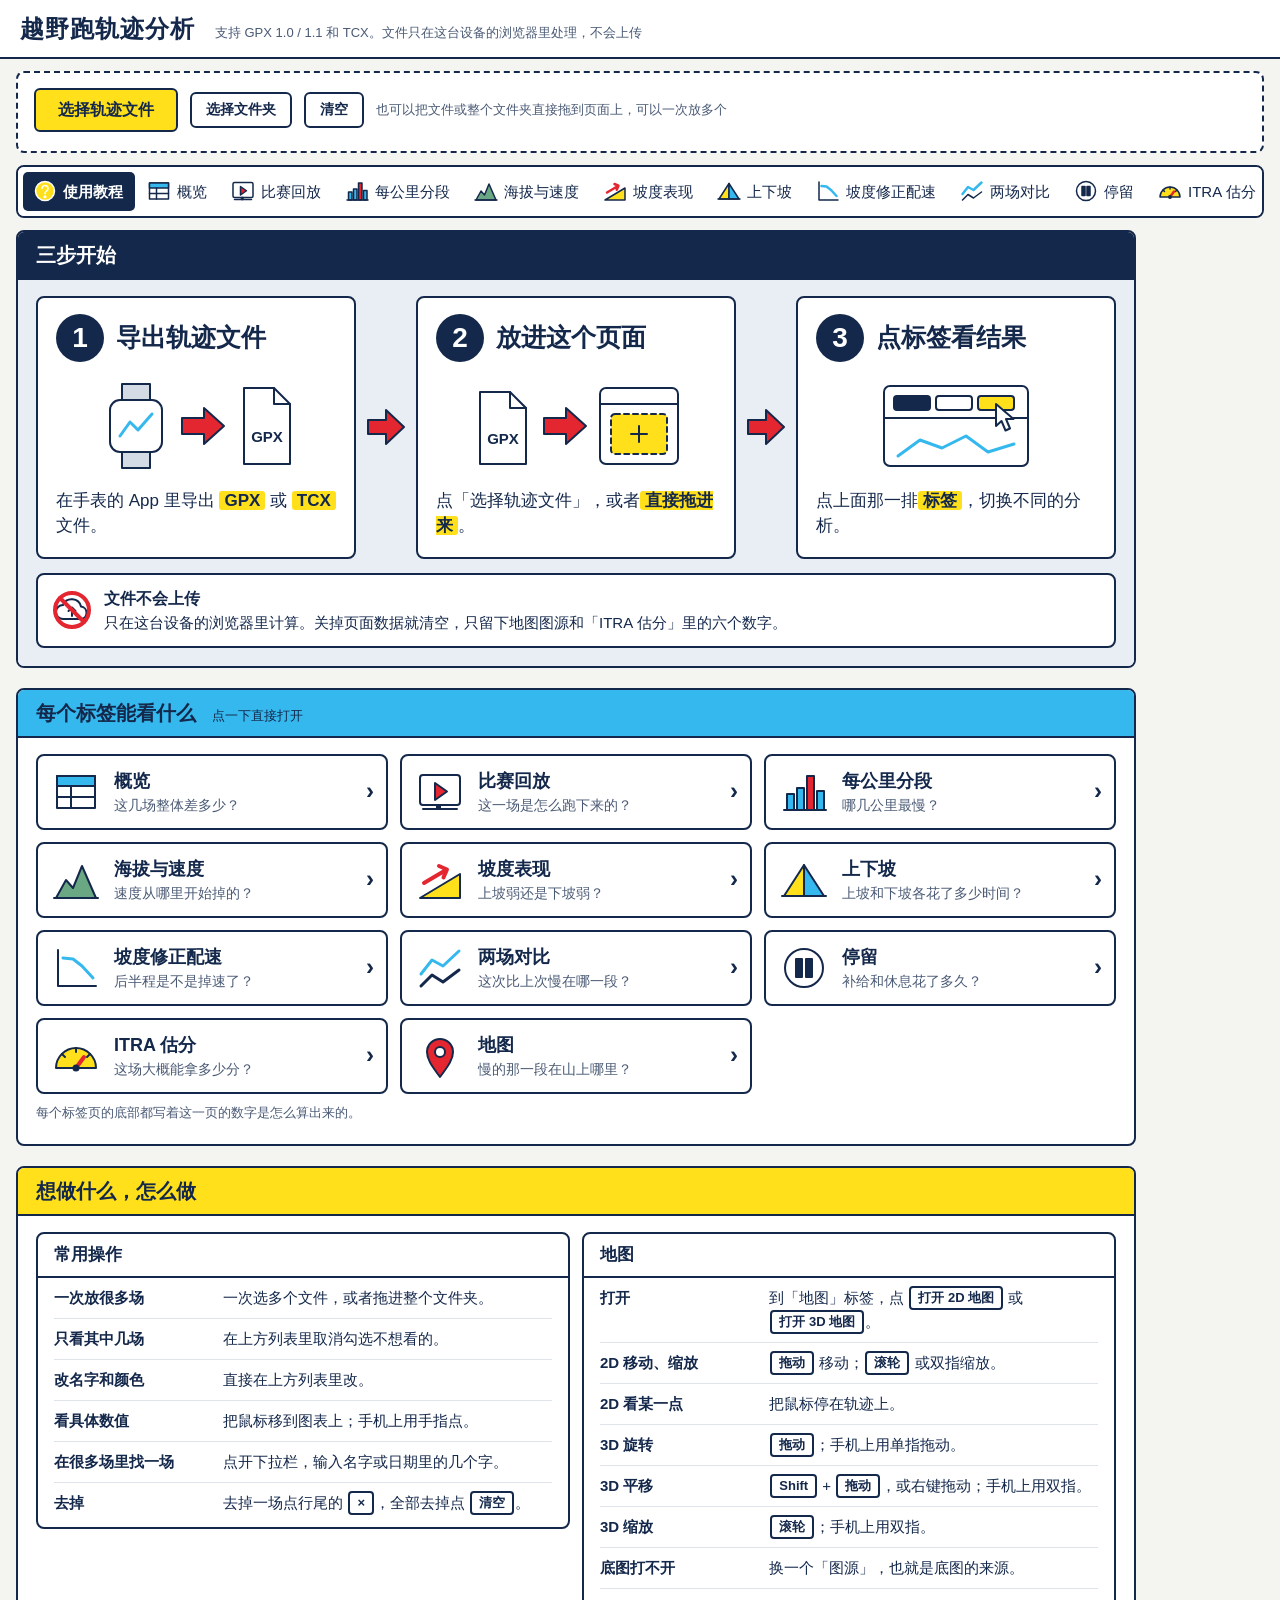
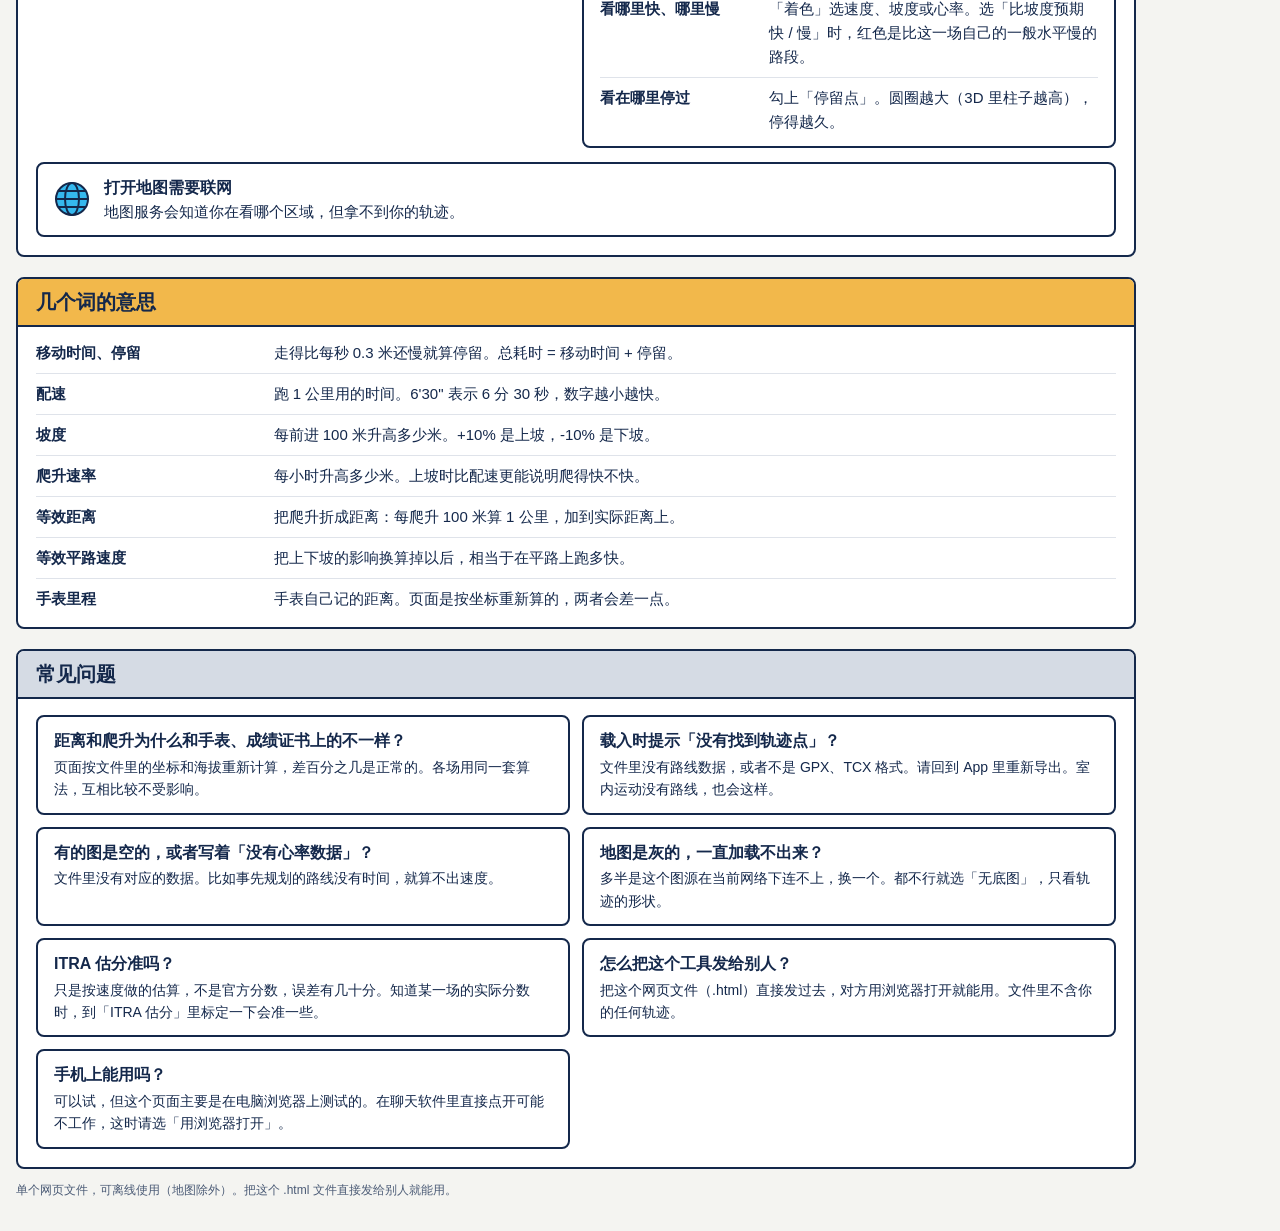
==== commit 14863547: "﻿网页版：新增「比赛回放」和「生成分享图」，3D 地图加第一人称回放 比赛回放（新标签） - 赛道条：整场按里程压成一条，山形是海拔，颜色是这段速度相对「同坡度平时水平」的快慢，灰 = 停留或没有数据" ====
--- a/web/越野跑轨迹分析.html
+++ b/web/越野跑轨迹分析.html
@@ -263,6 +263,24 @@
 
 .foot { color: #4a5a75; font-size: 12px; padding-bottom: 20px; }
 
+/* ---------- 比赛回放 ---------- */
+.playgrid { display: grid; grid-template-columns: minmax(0, 1.3fr) minmax(250px, 1fr); gap: 16px; margin: 8px 0 12px; }
+.playmap { border: 2px solid #14284b; border-radius: 8px; overflow: hidden; background: #fff; }
+.playmap canvas { display: block; }
+.playnow { display: grid; grid-template-columns: repeat(3, minmax(0, 1fr)); align-content: center; }
+.pn { min-width: 0; padding: 9px 6px 9px 12px; border-top: 1px solid #dfe3ea; }
+.pn.main { grid-column: 1 / -1; padding-top: 0; border-top: 2px solid #14284b; }
+.pn-k { display: block; font-size: 12px; color: #4a5a75; letter-spacing: .5px; }
+.pn-v { display: block; font-family: "DIN Alternate", Bahnschrift, "DIN Next", "Helvetica Neue", Helvetica, Arial, sans-serif;
+  font-size: 26px; font-weight: bold; line-height: 1.25; white-space: nowrap; overflow: hidden; }
+.pn.main .pn-v { font-size: 46px; letter-spacing: 1px; }
+.pn-v small { font-size: 13px; font-weight: normal; color: #4a5a75; margin-left: 4px; letter-spacing: 0; }
+.playstrip { border: 2px solid #14284b; border-radius: 8px; padding: 4px 4px 0; background: #fff; }
+.playstrip canvas { display: block; cursor: pointer; touch-action: pan-y; }
+.mapstrip { margin-top: 8px; border: 2px solid #14284b; border-radius: 8px; padding: 4px 4px 0; background: #fff; }
+.mapstrip canvas { display: block; cursor: pointer; touch-action: pan-y; }
+.play-btn { min-width: 84px; }
+
 /* ---------- 窄屏 ---------- */
 @media (max-width: 960px) {
   .card { width: calc(50% - 12px); }
@@ -272,6 +290,7 @@
 }
 @media (max-width: 820px) {
   .grid2 > .chart { width: 100%; }
+  .playgrid { grid-template-columns: 1fr; gap: 10px; }
   .top { padding: 12px 14px 10px; }
   .top h1 { font-size: 22px; display: block; margin-bottom: 2px; }
   .loader, .tracks, .panel, .foot, .nav { margin-left: 8px; margin-right: 8px; }
@@ -308,6 +327,7 @@
     <label class="btn primary" for="inFiles">选择轨迹文件</label>
     <label class="btn" for="inDir" id="lblDir">选择文件夹</label>
     <button class="btn" id="btnClear" type="button">清空</button>
+    <button class="btn" id="btnShare" type="button" style="display:none">生成分享图</button>
     <span class="loader-tip">也可以把文件或整个文件夹直接拖到页面上，可以一次放多个</span>
   </div>
   <input type="file" id="inFiles" class="vh" multiple>
@@ -394,6 +414,7 @@
       <div class="hbody">
       <div class="cards">
         <button type="button" class="card" data-go="overview"><svg class="pic" viewBox="0 0 48 48" width="48" height="48" aria-hidden="true" focusable="false"><rect class="w" x="5" y="8" width="38" height="32"/><rect class="b" x="5" y="8" width="38" height="10"/><path d="M5 29h38M19 18v22"/></svg><span class="card-t">概览</span><span class="card-q">这几场整体差多少？</span></button>
+        <button type="button" class="card" data-go="play"><svg class="pic" viewBox="0 0 48 48" width="48" height="48" aria-hidden="true" focusable="false"><rect class="w" x="4" y="7" width="40" height="30" rx="3"/><path class="r" d="M19 15l12 8.500-12 8.500z"/><path d="M7 41h34"/><rect class="v" x="21" y="37" width="3" height="4"/></svg><span class="card-t">比赛回放</span><span class="card-q">这一场是怎么跑下来的？</span></button>
         <button type="button" class="card" data-go="splits"><svg class="pic" viewBox="0 0 48 48" width="48" height="48" aria-hidden="true" focusable="false"><rect class="b" x="7" y="26" width="7" height="16"/><rect class="b" x="17" y="20" width="7" height="22"/><rect class="r" x="27" y="8" width="7" height="34"/><rect class="b" x="37" y="23" width="7" height="19"/><path d="M4 42h42"/></svg><span class="card-t">每公里分段</span><span class="card-q">哪几公里最慢？</span></button>
         <button type="button" class="card" data-go="profile"><svg class="pic" viewBox="0 0 48 48" width="48" height="48" aria-hidden="true" focusable="false"><path class="n" d="M4 42l10-18 7 8 9-22 14 32z"/><path d="M2 42h44"/></svg><span class="card-t">海拔与速度</span><span class="card-q">速度从哪里开始掉的？</span></button>
         <button type="button" class="card" data-go="grade"><svg class="pic" viewBox="0 0 48 48" width="48" height="48" aria-hidden="true" focusable="false"><path class="y" d="M4 42h40V18z"/><path class="a" d="M8 27l22-13M23 10l8 3.500-3.500 8"/></svg><span class="card-t">坡度表现</span><span class="card-q">上坡弱还是下坡弱？</span></button>
@@ -497,6 +518,30 @@
       <li>和基准场比：把选中的那一场当作 100，其他各场的每一项算成它的百分之几，写在括号里；「综合」是五项的平均。勾选或取消别的轨迹不会改变这些数字，换基准场才会。</li>
       <li>五项分别是：等效速度 =（距离 + 爬升 ÷ 100 米）÷ 总耗时；上坡爬升速率、平路速度（坡度 ±5% 以内）、下坡速度（坡度低于 -5%），这三项只算移动中的路段；后半程保持 = 后半程速度 ÷ 前半程速度，只比两个半程都跑过的坡度。</li>
       <li>同一条路线的两场，五项都可以直接比。路线不同时，平路和下坡的速度很看路面（台阶、碎石和土路差很多），这两项和「综合」只能当参考。</li>
+    </ul>
+  </section>
+
+  <section class="panel" id="p-play">
+    <div class="bar">
+      <span class="lbl">轨迹 <span id="selPlay"></span></span>
+      <button class="btn primary play-btn" id="btnPlay" type="button">播放</button>
+      <label>速度 <select id="selSpeed"><option value="0.05">每秒 0.05 公里</option><option value="0.1">每秒 0.1 公里</option><option value="0.2" selected>每秒 0.2 公里</option><option value="0.5">每秒 0.5 公里</option><option value="1">每秒 1 公里（最快）</option></select></label>
+      <label><input type="checkbox" id="chkLoop"> 循环</label>
+      <label>视角 <select id="selView"><option value="3d" selected>3D</option><option value="2d">俯视</option></select></label>
+      <label id="lblExag">海拔 <select id="selExag"><option value="1">1×</option><option value="2.5" selected>2.5×</option><option value="4">4×</option></select></label>
+      <button class="btn" id="btnViewReset" type="button">回正</button>
+      <span class="loader-tip">空格键暂停和继续；点或拖动下面那条「赛道条」跳到任意位置</span>
+    </div>
+    <div class="playgrid">
+      <div class="playmap"><canvas id="cPlayRoute"></canvas></div>
+      <div class="playnow" id="playNow"></div>
+    </div>
+    <div class="playstrip"><canvas id="cPlayStrip"></canvas></div>
+    <ul class="note">
+      <li>赛道条：山形是海拔，颜色是这一段的速度（把坡度的影响换算掉以后）比这一场自己的中位水平快还是慢——红色慢、绿色快，灰色是停留或没有数据；基线下面的深色短条是停留过的地方。横轴是里程。</li>
+      <li>3D 视角：轨迹按「东、北、海拔」画在空间里，海拔按 2.5 倍夸张，每一段按快慢上色，每 250 米一根铅垂线落到底面，地面上是这条路自己的投影，旁边标着公里数。拖动旋转，滚轮缩放，Shift 或右键拖动平移；手机上单指旋转、双指缩放。</li>
+      <li>3D 和俯视都只用文件里的坐标画，不联网，也不需要底图。要看真实地形和影像，到「地图」标签。</li>
+      <li>页面顶部「生成分享图」会把这一场画成一张 1080×1350 的图片，存下来可以直接发出去。</li>
     </ul>
   </section>
 
@@ -703,6 +748,11 @@
       <button class="btn primary" id="btn2d" type="button">打开 2D 地图</button>
       <button class="btn primary" id="btn3d" type="button">打开 3D 地图</button>
       <button class="btn" id="btnMapOff" type="button" style="display:none">关闭地图</button>
+      <button class="btn" id="btnFp" type="button" style="display:none">第一人称回放</button>
+      <label id="lblFpTrack" style="display:none">回放这一条 <span id="selFp"></span></label>
+      <label id="lblFpEye" style="display:none">视点高度 <input type="range" id="rngEye" min="0" max="100" step="1" value="0"> <span id="eyeVal">1.7 m</span></label>
+      <button class="btn primary" id="btnFpPlay" type="button" style="display:none">播放</button>
+      <label id="lblFpDur" style="display:none">速度 <select id="selSpeed2"><option value="0.05">每秒 0.05 公里</option><option value="0.1">每秒 0.1 公里</option><option value="0.2" selected>每秒 0.2 公里</option><option value="0.5">每秒 0.5 公里</option><option value="1">每秒 1 公里（最快）</option></select></label>
       <label>图源 <select id="selSrc"></select></label>
       <label>着色 <select id="selColor">
         <option value="track">按轨迹</option>
@@ -723,10 +773,12 @@
       <span class="lbl">地形范围 <span id="selRegion"></span></span>
       <label>地形夸张 <input type="range" id="rngExag" min="1" max="3" step="0.1" value="1.5"> <span id="exagVal">1.5x</span></label>
       <label>贴图清晰度 <select id="selQuality"><option value="std">标准</option><option value="high">高（加载更慢）</option></select></label>
-      <span class="loader-tip">拖动旋转，右键或 Shift+拖动平移，滚轮缩放；手机上单指拖动旋转，双指缩放和平移</span>
+      <span class="loader-tip" id="tip3d">拖动旋转，右键或 Shift+拖动平移，滚轮缩放；手机上单指拖动旋转，双指缩放和平移</span>
     </div>
     <div id="mapLegend" class="legend"></div>
     <div id="mapBox" class="mapbox"></div>
+    <div class="mapstrip" id="mapStripBox" style="display:none"><canvas id="cMapStrip"></canvas></div>
+    <p class="loader-tip" id="fpTip" style="display:none">第一人称：眼贴着路线往前看。按住画面拖动看四周，滚轮升降视点（最高 400 米，可以当无人机看整座山）。</p>
     <ul class="note">
       <li>地图默认不加载。打开后，浏览器会向所选图源请求这一带的底图瓦片，对方因此能知道你在看哪个区域；轨迹本身不会发出去。</li>
       <li>3D 的地形起伏来自 AWS 上公开的全球高程数据，和图源无关；地形会比轨迹范围往外多画 10 公里，轨迹附近用精细的地形和贴图，外圈较粗。</li>
@@ -1970,8 +2022,196 @@
     return s || '未命名';
   }
 
+  // ---------------- 赛道条（整场压成一条）和回放 ----------------
+  /** 逐点累计爬升（和 trackStats 用同一个 3 米回滞阈值），回放时显示已爬升 / 剩余爬升 */
+  function gainPrefix(tr) {
+    var n = tr.n, out = new Float64Array(n), g = 0, ref = tr.smooth[0], i, d;
+    for (i = 1; i < n; i++) {
+      d = tr.smooth[i] - ref;
+      if (d >= HYST) { g += d; ref = tr.smooth[i]; }
+      else if (d <= -HYST) ref = tr.smooth[i];
+      out[i] = g;
+    }
+    return out;
+  }
+
+  /** 把整场按里程等宽切成 nb 格，给「赛道条」用。cost 是 fitCostCurve 的结果，传 null 时按 Tobler 归一化。
+   *  返回 { total, med, nb, bins: [{ d0, d1, e0, e1, grd, spd, dev, stop }] }：
+   *    d0/d1 起止里程（米）；e0/e1 这一格里海拔的最低、最高值（米，没有海拔数据时 null）；
+   *    grd 平均坡度（%）；spd 移动中的平均速度（km/h，没有时间数据时 null）；
+   *    dev = log2(这一格的速度 ÷ 同坡度的平时水平 ÷ 全场的中位水平)，+1 就是比平时快一倍；
+   *    stop 停留时间占这一格全部时间的比例（0~1）。 */
+  function fingerStrip(tr, cost, nb) {
+    nb = Math.max(8, Math.min(400, Math.round(nb || 240)));
+    var total = tr.cum[tr.n - 1], out = [], W = total / nb, i, k, b, d, dt;
+    for (k = 0; k < nb; k++) out.push({ d0: k * W, d1: (k + 1) * W, e0: Infinity, e1: -Infinity, d: 0, dt: 0, dm: 0, dtm: 0, stop: 0, gs: 0, gn: 0 });
+    if (!(total > 0)) return { total: 0, med: 1, nb: nb, bins: out };
+    var pm = tr.pm || pointMetrics(tr);
+    function binOf(m) { var k2 = Math.floor(m / W); return k2 < 0 ? 0 : (k2 >= nb ? nb - 1 : k2); }
+    for (i = 1; i < tr.n; i++) {
+      b = out[binOf((tr.cum[i] + tr.cum[i - 1]) / 2)];
+      d = tr.cum[i] - tr.cum[i - 1];
+      dt = tr.hasTime ? tr.t[i] - tr.t[i - 1] : 0;
+      b.d += d;
+      b.gs += pm.grd[i] * d; b.gn += d;
+      if (dt > 0) {
+        b.dt += dt;
+        if (d / dt > MOVE_V) { b.dm += d; b.dtm += dt; } else b.stop += dt;
+      }
+    }
+    if (tr.hasEle) {
+      for (i = 0; i < tr.n; i++) {
+        b = out[binOf(tr.cum[i])];
+        if (tr.smooth[i] < b.e0) b.e0 = tr.smooth[i];
+        if (tr.smooth[i] > b.e1) b.e1 = tr.smooth[i];
+      }
+    }
+    var q = [];
+    for (k = 0; k < nb; k++) {
+      b = out[k];
+      b.grd = b.gn > 0 ? b.gs / b.gn : 0;
+      b.spd = b.dtm > 20 && b.dm > 20 ? b.dm / b.dtm * 3.6 : null;
+      b.stop = b.dt > 0 ? b.stop / b.dt : 0;
+      b.e0 = b.e0 === Infinity ? null : b.e0;
+      b.e1 = b.e1 === -Infinity ? null : b.e1;
+      if (b.spd !== null) q.push(b.spd / (cost ? cost.f(b.grd) : tobler(b.grd)));
+    }
+    var med = q.length ? median(q) : 1;
+    for (k = 0; k < nb; k++) {
+      b = out[k];
+      b.dev = b.spd === null || !(med > 0) ? null : Math.log(b.spd / (cost ? cost.f(b.grd) : tobler(b.grd)) / med) / Math.LN2;
+    }
+    return { total: total, med: med, nb: nb, bins: out };
+  }
+
+  /** 回放：按全程进度（0~1）取一点。有时间按时间取，没有时间按里程取。
+   *  返回 { i, u, d, t, ele, hr, spd, grd }，u 是 i 到 i+1 之间的插值比例（画点时在两点间插）。 */
+  function replayAt(tr, frac) {
+    var n = tr.n, f = frac < 0 ? 0 : (frac > 1 ? 1 : frac), key = tr.hasTime ? tr.t : tr.cum;
+    var tot = key[n - 1];
+    if (!(tot > 0)) return null;
+    var target = f * tot, lo = 0, hi = n - 1, mid;
+    while (lo < hi - 1) { mid = (lo + hi) >> 1; if (key[mid] <= target) lo = mid; else hi = mid; }
+    var span = key[hi] - key[lo], u = span > 0 ? (target - key[lo]) / span : 0;
+    if (u < 0) u = 0; else if (u > 1) u = 1;
+    var pm = tr.pm || pointMetrics(tr);
+    return {
+      i: lo, u: u,
+      d: tr.cum[lo] + (tr.cum[hi] - tr.cum[lo]) * u,
+      t: tr.hasTime ? tr.t[lo] + (tr.t[hi] - tr.t[lo]) * u : null,
+      ele: tr.smooth[lo] + (tr.smooth[hi] - tr.smooth[lo]) * u,
+      hr: tr.hr[lo] > 0 ? Math.round(tr.hr[lo] + ((tr.hr[hi] > 0 ? tr.hr[hi] : tr.hr[lo]) - tr.hr[lo]) * u) : null,
+      spd: pm.spd[lo] + (pm.spd[hi] - pm.spd[lo]) * u,
+      grd: pm.grd[lo]
+    };
+  }
+
+  /** 里程进度 → 时间进度。回放的光标按时间走，赛道条的横轴是里程，
+   *  点赛道条时要换算一下，光标才会落在手指底下。没有时间数据时原样返回。 */
+  function timeFrac(tr, dfrac) {
+    var n = tr.n, f = dfrac < 0 ? 0 : (dfrac > 1 ? 1 : dfrac), total = tr.cum[n - 1], tot = tr.t[n - 1];
+    if (!tr.hasTime || !(tot > 0) || !(total > 0)) return f;
+    var target = f * total, lo = 0, hi = n - 1, mid;
+    while (lo < hi - 1) { mid = (lo + hi) >> 1; if (tr.cum[mid] <= target) lo = mid; else hi = mid; }
+    var span = tr.cum[hi] - tr.cum[lo], u = span > 0 ? (target - tr.cum[lo]) / span : 0;
+    return (tr.t[lo] + (tr.t[hi] - tr.t[lo]) * u) / tot;
+  }
+
+  /** 把轨迹投到本地平面，给 3D 回放用。和 compare/same_route.py 画 3D 图用的是同一套算法：
+   *  x = (经度 − 起点经度) × 111.32 × cos(起点纬度)，y = (纬度 − 起点纬度) × 111.32，单位公里。
+   *  返回按 maxPts 抽稀后的 x / y（公里）、z（海拔米，没海拔时是 0）、d（里程进度 0~1）。 */
+  function localKm(tr, maxPts) {
+    var n = tr.n, step = Math.max(1, Math.ceil(n / (maxPts || 1200)));
+    var kx = 111.32 * Math.cos(rad(tr.lat[0])), ky = 111.32, lon0 = tr.lon[0], lat0 = tr.lat[0];
+    var total = tr.cum[n - 1], x = [], y = [], z = [], d = [], i;
+    function add(k) {
+      x.push((tr.lon[k] - lon0) * kx);
+      y.push((tr.lat[k] - lat0) * ky);
+      z.push(tr.hasEle ? tr.smooth[k] : 0);
+      d.push(total > 0 ? tr.cum[k] / total : 0);
+    }
+    for (i = 0; i < n; i += step) add(i);
+    if ((n - 1) % step) add(n - 1);
+    return { x: x, y: y, z: z, d: d, n: x.length, kx: kx, ky: ky };
+  }
+
+  /** 第一人称专用的平滑路线：在本地平面上按里程 ±radiusM 米做滑动平均。
+   *  手表录的轨迹左右有几米的抖动，贴着地面看会放大成镜头乱晃，平均一下就没有了。
+   *  返回 { x, y, z, d, n }（公里 / 米 / 里程进度），和 localKm 的字段一一对应。 */
+  function smoothTrack(tr, maxPts, radiusM) {
+    var lk = localKm(tr, maxPts || 1400), r = radiusM === undefined ? 30 : radiusM;
+    var total = tr.cum[tr.n - 1], n = lk.n, out = { x: [], y: [], z: [], d: lk.d, n: n };
+    var a = 0, b = 0, i;
+    for (i = 0; i < n; i++) {
+      var target = lk.d[i] * total;
+      while (a < n - 1 && lk.d[a] * total < target - r) a++;
+      if (b < i) b = i;
+      while (b < n - 1 && lk.d[b + 1] * total <= target + r) b++;
+      var sx = 0, sy = 0, sz = 0, c = 0, k;
+      for (k = a; k <= b; k++) { sx += lk.x[k]; sy += lk.y[k]; sz += lk.z[k]; c++; }
+      out.x.push(c ? sx / c : lk.x[i]);
+      out.y.push(c ? sy / c : lk.y[i]);
+      out.z.push(c ? sz / c : lk.z[i]);
+    }
+    return out;
+  }
+
+  /** 在平滑后的路线上按里程进度取一点（相邻两点之间插值） */
+  function pathAt(path, frac) {
+    var n = path.n, d = path.d, lo = 0, hi = n - 1, mid;
+    while (lo < hi - 1) { mid = (lo + hi) >> 1; if (d[mid] <= frac) lo = mid; else hi = mid; }
+    // 轨迹里偶尔有重复的点（同一个位置记了两笔），这里的里程进度是平的；
+    // 碰到「跨度为 0」的格子就往后找一个有跨度的，不然位置会卡住一拍再跳过去
+    while (hi < n - 1 && !(d[hi] - d[lo] > 0) && d[hi] <= frac) hi++;
+    var span = d[hi] - d[lo], u = span > 0 ? (frac - d[lo]) / span : 0;
+    u = u < 0 ? 0 : (u > 1 ? 1 : u);
+    return { x: path.x[lo] + (path.x[hi] - path.x[lo]) * u,
+      y: path.y[lo] + (path.y[hi] - path.y[lo]) * u,
+      z: path.z[lo] + (path.z[hi] - path.z[lo]) * u };
+  }
+
+  /** 第一人称相机的平滑：给定这一帧的里程进度和过去的时间，算出相机该在哪、朝哪看。
+   *  位置按 0.30 秒的时间常数低通，前进方向因此也一起被抹平；朝向按 0.35 秒低通。
+   *  cam 是上一帧的状态（第一次传 null 即可），返回同一个对象。
+   *  跳转（拖赛道条）时位置差得太多，直接跟过去，不会拖着慢慢飘。 */
+  function followStep(cam, path, frac, totalM, dt) {
+    cam = cam || {};
+    var tp = pathAt(path, frac);
+    var head = pathAt(path, Math.min(1, frac + 1000 / Math.max(1, totalM)));
+    dt = dt > 0 ? dt : 0.016;
+    var kp = 1 - Math.exp(-dt / 0.30);
+    if (!cam.eye || Math.abs(tp.x - cam.eye.x) + Math.abs(tp.y - cam.eye.y) > 0.5) {
+      cam.eye = { x: tp.x, y: tp.y, z: tp.z };
+    } else {
+      cam.eye.x += (tp.x - cam.eye.x) * kp;
+      cam.eye.y += (tp.y - cam.eye.y) * kp;
+      cam.eye.z += (tp.z - cam.eye.z) * kp;
+    }
+    var ang = Math.atan2(head.y - tp.y, head.x - tp.x), ka = 1 - Math.exp(-dt / 0.80);
+    if (cam.ang === undefined) { cam.ang = ang; cam.ele = cam.eye.z; cam.aheadEle = head.z; }
+    else {
+      var d = ang - cam.ang;
+      while (d > Math.PI) d -= 2 * Math.PI;
+      while (d < -Math.PI) d += 2 * Math.PI;
+      cam.ang += d * ka;
+      cam.ele += (cam.eye.z - cam.ele) * ka;
+      cam.aheadEle += (head.z - cam.aheadEle) * ka;
+    }
+    return cam;
+  }
+
+  /** 画路线图用的抽稀点：墨卡托归一化坐标 + 对应的里程进度，最多约 maxPts 个点 */
+  function routeShape(tr, maxPts) {
+    var n = tr.n, step = Math.max(1, Math.ceil(n / (maxPts || 900))), xs = [], ys = [], fr = [], i, total = tr.cum[n - 1];
+    for (i = 0; i < n; i += step) { xs.push(worldX(tr.lon[i])); ys.push(worldY(tr.lat[i])); fr.push(total > 0 ? tr.cum[i] / total : 0); }
+    if (fr[fr.length - 1] < 1) { xs.push(worldX(tr.lon[n - 1])); ys.push(worldY(tr.lat[n - 1])); fr.push(1); }
+    return { n: xs.length, x: xs, y: ys, fr: fr };
+  }
+
   return {
     MOVE_V: MOVE_V, MATCH_R: MATCH_R, BUCKETS: BUCKETS,
+    gainPrefix: gainPrefix, fingerStrip: fingerStrip, replayAt: replayAt, routeShape: routeShape, timeFrac: timeFrac, localKm: localKm, smoothTrack: smoothTrack,
+    pathAt: pathAt, followStep: followStep,
     haversine: haversine, fmtHms: fmtHms, fmtPace: fmtPace, median: median,
     parseGpx: parseGpx, parseTcx: parseTcx, parseTrackFile: parseTrackFile, buildTrack: buildTrack, movingTime: movingTime,
     splits: splits, gradeSamples: gradeSamples, bucketStats: bucketStats,
@@ -2365,6 +2605,766 @@
   return { draw: draw, rgba: rgba };
 })();
 
+// ===== show.js =====
+/* 「一眼看懂」的三块画布：赛道条（整场压成一条）、路线图、分享卡片。
+ * 只用 ES5 和 canvas 2D，不依赖别的库。配色由调用方传进来，和页面其他地方保持一致。
+ * 都是平涂：没有渐变、没有阴影，靠颜色和粗细分层次。
+ */
+var TRShow = (function () {
+  'use strict';
+
+  var INK = '#14284b', MUTE = '#c9d0db', STOP = '#5b6678', PALE = '#f4f4f1';
+  var FF = 'Inter,"Helvetica Neue",Helvetica,Arial,"PingFang SC","Hiragino Sans GB","Microsoft YaHei",sans-serif';
+  var TF = '"DIN Alternate",Bahnschrift,"DIN Next",' + FF;
+
+  function font(px, bold, fam) { return (bold ? 'bold ' : '') + px + 'px ' + (fam || FF); }
+  function clamp(v, a, b) { return v < a ? a : (v > b ? b : v); }
+  function isNum(v) { return v !== null && v !== undefined && isFinite(v); }
+  function mix(a, b, u) {
+    if (!isNum(a)) return b;
+    if (!isNum(b)) return a;
+    return a + (b - a) * u;
+  }
+  function med(arr) {
+    var a = arr.slice().sort(function (p, q) { return p - q; }), n = a.length;
+    return n % 2 ? a[(n - 1) / 2] : (a[n / 2 - 1] + a[n / 2]) / 2;
+  }
+
+  /** 按 CSS 尺寸和像素比重设画布大小，返回缩放好的 2d 上下文 */
+  function prep(canvas, W, H) {
+    var dpr = Math.min(window.devicePixelRatio || 1, 2.5);
+    canvas.style.width = W + 'px';
+    canvas.style.height = H + 'px';
+    canvas.width = Math.round(W * dpr);
+    canvas.height = Math.round(H * dpr);
+    var ctx = canvas.getContext('2d');
+    ctx.setTransform(dpr, 0, 0, dpr, 0, 0);
+    ctx.clearRect(0, 0, W, H);
+    ctx.fillStyle = '#fff';
+    ctx.fillRect(0, 0, W, H);
+    return ctx;
+  }
+
+  /** 调色板按 0~1 取色：在两档之间插值出连续的 RGB，相邻像素只差一点点，
+   *  一整条画下来是色带而不是一格一格的马赛克（仍然是纯色块，不用渐变） */
+  function makeRamp(pal) {
+    var rgb = [], i;
+    for (i = 0; i < pal.length; i++) {
+      var h = String(pal[i]).charAt(0) === '#' ? String(pal[i]).substr(1) : String(pal[i]);
+      if (h.length === 3) h = h.charAt(0) + h.charAt(0) + h.charAt(1) + h.charAt(1) + h.charAt(2) + h.charAt(2);
+      var v = parseInt(h, 16);
+      rgb.push([(v >> 16) & 255, (v >> 8) & 255, v & 255]);
+    }
+    var n = rgb.length - 1;
+    return function (t) {
+      if (!n) return pal[0];
+      var x = clamp(t, 0, 1) * n, i2 = Math.min(n - 1, Math.floor(x)), u = x - i2, a = rgb[i2], b = rgb[i2 + 1];
+      return 'rgb(' + Math.round(a[0] + (b[0] - a[0]) * u) + ',' + Math.round(a[1] + (b[1] - a[1]) * u) + ',' + Math.round(a[2] + (b[2] - a[2]) * u) + ')';
+    };
+  }
+
+  /** 快的绿、慢的红、没数据的灰（和地图上「比坡度预期快/慢」用的是同一套颜色） */
+  function colorOf(dev, ramp) {
+    if (!isNum(dev)) return MUTE;
+    return ramp((dev + 1) / 2);
+  }
+
+  /** ±r 格的中值平滑：去掉落单格的跳变，空缺用两边的值补上 */
+  function smoothSeries(a, r) {
+    var n = a.length, out = [], i, j, w, last;
+    for (i = 0; i < n; i++) {
+      w = [];
+      for (j = Math.max(0, i - r); j <= Math.min(n - 1, i + r); j++) if (isNum(a[j])) w.push(a[j]);
+      out[i] = w.length ? med(w) : null;
+    }
+    last = null;
+    for (i = 0; i < n; i++) { if (isNum(out[i])) last = out[i]; else out[i] = last; }
+    last = null;
+    for (i = n - 1; i >= 0; i--) { if (isNum(out[i])) last = out[i]; else out[i] = last; }
+    return out;
+  }
+
+  /** 横轴上公里刻度的间隔：保证相邻两个标签至少隔开 minPx 像素 */
+  function kmStep(totalM, pxW, minPx) {
+    var list = [0.5, 1, 2, 5, 10, 20, 50, 100], i;
+    for (i = 0; i < list.length; i++) if (list[i] * 1000 / totalM * pxW >= (minPx || 46)) return list[i];
+    return list[list.length - 1];
+  }
+
+  /** 赛道条的底线在哪个高度（光标、刻度、山形都按这个高度对齐） */
+  function stripBase(y, h, big) { return y + h - (big ? 24 : 20); }
+
+  /** 赛道条：整场按里程压成一条，山形是海拔，颜色是这一段比平时快（绿）还是慢（红）。
+   *  按像素列插值再上色，相邻列最多差一个档位，看起来是一条色带而不是一排马赛克。
+   *  spec: { bins, total, palette, big, cursor } */
+  function paintStrip(ctx, x, y, w, h, spec) {
+    var bins = spec.bins || [], nb = bins.length;
+    var ramp = makeRamp(spec.palette && spec.palette.length ? spec.palette : [MUTE]);
+    var big = !!spec.big, fs = big ? 15 : 10, k, b;
+    var base = stripBase(y, h, big), top = y + (big ? 12 : 10);
+
+    if (!nb) {
+      ctx.fillStyle = '#888'; ctx.font = font(13); ctx.textAlign = 'center'; ctx.textBaseline = 'middle';
+      ctx.fillText('还没有可以画的数据', x + w / 2, y + h / 2);
+      return;
+    }
+
+    // 每格的海拔（用最高的那点）和偏差；这一格里大半时间在停留、又没有速度，就标成灰
+    var e1 = [], dv = [], gray = [], lo = Infinity, hi = -Infinity;
+    for (k = 0; k < nb; k++) {
+      b = bins[k];
+      e1[k] = b.e1;
+      dv[k] = b.dev;
+      gray[k] = !isNum(b.dev) && b.stop > 0.4;
+      if (isNum(b.e0) && b.e0 < lo) lo = b.e0;
+      if (isNum(b.e1)) { if (b.e1 < lo) lo = b.e1; if (b.e1 > hi) hi = b.e1; }
+    }
+    var hasEle = hi >= lo;
+    if (!hasEle) { lo = 0; hi = 1; }
+    if (!(hi > lo)) hi = lo + 1;
+    // 只有落单一格的灰色不画成灰，交给前后插值——否则平坦的路段上会出现一条一条的细灰线
+    for (k = 0; k < nb; k++) {
+      if (!gray[k]) continue;
+      var a = k;
+      while (k < nb && gray[k]) k++;
+      if (k - a < 2) for (var j2 = a; j2 < k; j2++) gray[j2] = false;
+    }
+    var sm = smoothSeries(dv, big ? 3 : 2);
+
+    var cols = Math.max(8, Math.round(w)), cw = w / cols, px, i0, u, ee, yTop, tops = [];
+    for (px = 0; px < cols; px++) {
+      var t = (px + 0.5) / cols * nb - 0.5;
+      i0 = Math.floor(t);
+      u = t - i0;
+      if (i0 < 0) { i0 = 0; u = 0; }
+      if (i0 > nb - 2) { i0 = Math.max(0, nb - 2); u = clamp(t - i0, 0, 1); }
+      ee = mix(e1[i0], e1[i0 + 1], u);
+      yTop = hasEle ? base - (ee - lo) / (hi - lo) * (base - top) : base - (big ? 26 : 16);
+      if (yTop > base - 1) yTop = base - 1;
+      tops[px] = yTop;
+      ctx.fillStyle = (u < 0.5 ? gray[i0] : gray[i0 + 1]) ? MUTE : colorOf(mix(sm[i0], sm[i0 + 1], u), ramp);
+      ctx.fillRect(x + px * cw, yTop, cw + 0.5, base - yTop);
+    }
+    // 山脊线：一条细的深蓝线，把参差的柱顶连成清晰的山形
+    ctx.strokeStyle = INK; ctx.lineWidth = big ? 2 : 1.2; ctx.lineJoin = 'round';
+    ctx.beginPath();
+    for (px = 0; px < cols; px++) {
+      if (px) ctx.lineTo(x + (px + 0.5) * cw, tops[px]);
+      else ctx.moveTo(x + 0.5 * cw, tops[px]);
+    }
+    ctx.stroke();
+
+    // 基线
+    ctx.strokeStyle = INK; ctx.lineWidth = 2;
+    ctx.beginPath(); ctx.moveTo(x, base + 0.5); ctx.lineTo(x + w, base + 0.5); ctx.stroke();
+
+    // 停留：基线下面的深色短条
+    var step = w / nb;
+    ctx.fillStyle = STOP;
+    for (k = 0; k < nb; k++) {
+      if (bins[k].stop > 0.02) ctx.fillRect(x + k * step, base + 2.5, Math.max(1.5, step - 0.5), big ? 7 : 5);
+    }
+
+    // 公里刻度
+    var total = spec.total || 0;
+    if (total > 0) {
+      var st = kmStep(total, w, big ? 90 : 48), v, cxp;
+      ctx.fillStyle = INK; ctx.font = font(fs); ctx.textAlign = 'center'; ctx.textBaseline = 'top';
+      for (v = st; v * 1000 < total; v += st) {
+        cxp = x + v * 1000 / total * w;
+        ctx.fillRect(cxp - 0.5, base + 1, 1, big ? 8 : 4);
+        ctx.fillStyle = '#4a5a75';
+        ctx.fillText(String(v), cxp, base + (big ? 12 : 7));
+        ctx.fillStyle = INK;
+      }
+    }
+  }
+
+  /** 播放位置：右边压一层浅色，左边是已经跑过的 */
+  function drawCursor(ctx, x, y, w, h, frac, big) {
+    if (!isNum(frac)) return;
+    var base = stripBase(y, h, big), cx = x + clamp(frac, 0, 1) * w;
+    ctx.save();
+    ctx.beginPath(); ctx.rect(x, y, w, base - y); ctx.clip();
+    ctx.fillStyle = 'rgba(255,255,255,0.38)';
+    ctx.fillRect(cx, y, x + w - cx, base - y);
+    ctx.restore();
+    ctx.strokeStyle = INK; ctx.lineWidth = big ? 3 : 2;
+    ctx.beginPath(); ctx.moveTo(cx + 0.5, y); ctx.lineTo(cx + 0.5, base); ctx.stroke();
+    ctx.fillStyle = INK;
+    ctx.beginPath();
+    ctx.moveTo(cx, base + 0.5);
+    ctx.lineTo(cx - (big ? 7 : 5), base + (big ? 13 : 8));
+    ctx.lineTo(cx + (big ? 7 : 5), base + (big ? 13 : 8));
+    ctx.closePath(); ctx.fill();
+  }
+
+  /** 路线图：只画形状，不要底图。已经跑过的部分是彩色，没跑的是浅灰。
+   *  spec: { shape, progress(0~1), color, scale(线宽倍数), pad } */
+  function drawRoute(ctx, x, y, w, h, spec) {
+    var sh = spec.shape, xs = sh.x, ys = sh.y, n = sh.n, i, lw = spec.scale || 1, pad = spec.pad === undefined ? 14 : spec.pad;
+    if (!n) return;
+    var x0 = Infinity, x1 = -Infinity, y0 = Infinity, y1 = -Infinity;
+    for (i = 0; i < n; i++) {
+      if (xs[i] < x0) x0 = xs[i]; if (xs[i] > x1) x1 = xs[i];
+      if (ys[i] < y0) y0 = ys[i]; if (ys[i] > y1) y1 = ys[i];
+    }
+    var dx = Math.max(x1 - x0, 1e-9), dy = Math.max(y1 - y0, 1e-9);
+    var sc = Math.min((w - 2 * pad) / dx, (h - 2 * pad) / dy);
+    var ox = x + (w - dx * sc) / 2 - x0 * sc, oy = y + (h - dy * sc) / 2 - y0 * sc;
+    function PX(k) { return xs[k] * sc + ox; }
+    function PY(k) { return ys[k] * sc + oy; }
+
+    ctx.save();
+    ctx.lineJoin = 'round'; ctx.lineCap = 'round';
+    ctx.strokeStyle = MUTE; ctx.lineWidth = 3 * lw;
+    ctx.beginPath();
+    for (i = 0; i < n; i++) { if (i) ctx.lineTo(PX(i), PY(i)); else ctx.moveTo(PX(i), PY(i)); }
+    ctx.stroke();
+
+    var p = clamp(spec.progress === undefined ? 1 : spec.progress, 0, 1), j = 0;
+    while (j < n - 2 && sh.fr[j + 1] <= p) j++;
+    var du = sh.fr[j + 1] - sh.fr[j], u = du > 0 ? clamp((p - sh.fr[j]) / du, 0, 1) : 0;
+    var cx = PX(j) + (PX(j + 1) - PX(j)) * u, cy = PY(j) + (PY(j + 1) - PY(j)) * u;
+    var col = spec.color || INK;
+    if (p > 0) {
+      ctx.strokeStyle = col; ctx.lineWidth = 4.2 * lw;
+      ctx.beginPath(); ctx.moveTo(PX(0), PY(0));
+      for (i = 1; i <= j; i++) ctx.lineTo(PX(i), PY(i));
+      ctx.lineTo(cx, cy); ctx.stroke();
+    }
+    // 起点空心圆、终点实心方块
+    ctx.lineWidth = 2 * lw;
+    ctx.fillStyle = '#fff'; ctx.strokeStyle = INK;
+    ctx.beginPath(); ctx.arc(PX(0), PY(0), 4 * lw, 0, 6.3); ctx.fill(); ctx.stroke();
+    ctx.fillStyle = INK;
+    ctx.fillRect(PX(n - 1) - 4 * lw, PY(n - 1) - 4 * lw, 8 * lw, 8 * lw);
+    // 当前位置：白心 + 彩色粗圈，外面再套一圈淡的，压在山形上也看得清
+    if (p < 1 && spec.dot !== false) {
+      ctx.strokeStyle = col; ctx.lineWidth = 1.4 * lw;
+      ctx.beginPath(); ctx.arc(cx, cy, 12 * lw, 0, 6.3); ctx.stroke();
+      ctx.fillStyle = '#fff'; ctx.strokeStyle = col; ctx.lineWidth = 3.2 * lw;
+      ctx.beginPath(); ctx.arc(cx, cy, 6.5 * lw, 0, 6.3); ctx.fill(); ctx.stroke();
+    }
+    ctx.restore();
+  }
+
+  /** 画在页面里的赛道条。底图缓存起来，回放时只重画光标。
+   *  spec 里的 key 变了（换了轨迹或换算曲线）才重画底图。canvas 上留一份布局，点它时换算里程用。 */
+  function strip(canvas, spec) {
+    var W = boxW(canvas, 600), H = spec.height || 150;
+    var ctx = prep(canvas, W, H);
+    var key = W + 'x' + H + '|' + (spec.key || '') + '|' + ((spec.bins || []).length);
+    if (!canvas._base || canvas._baseKey !== key) {
+      var dpr = Math.min(window.devicePixelRatio || 1, 2.5), cv = canvas._base || (canvas._base = document.createElement('canvas'));
+      cv.width = Math.round(W * dpr); cv.height = Math.round(H * dpr);
+      var bctx = cv.getContext('2d');
+      bctx.setTransform(dpr, 0, 0, dpr, 0, 0);
+      bctx.fillStyle = '#fff'; bctx.fillRect(0, 0, W, H);
+      paintStrip(bctx, 4, 0, W - 8, H, spec);
+      canvas._baseKey = key;
+    }
+    ctx.drawImage(canvas._base, 0, 0, W, H);
+    drawCursor(ctx, 4, 0, W - 8, H, spec.cursor, !!spec.big);
+    canvas._strip = { x0: 4, x1: W - 4, total: spec.total || 0 };
+  }
+
+  /** 画在页面里的路线图 */
+  function route(canvas, spec) {
+    var W = boxW(canvas, 400), H = spec.height || 340;
+    var ctx = prep(canvas, W, H);
+    drawRoute(ctx, 0, 0, W, H, spec);
+    canvas._route = { W: W, H: H };
+  }
+
+  /** 画布的可用宽度：按容器的宽度减去左右内边距算，容器还没显示时用一个默认值 */
+  function boxW(canvas, dflt) {
+    var p = canvas.parentNode;
+    if (!p) return dflt;
+    var cs = window.getComputedStyle(p);
+    var w = p.clientWidth - (parseFloat(cs.paddingLeft) || 0) - (parseFloat(cs.paddingRight) || 0);
+    return w > 40 ? w : dflt;
+  }
+
+  /** 分享卡片：1080×1350 的 PNG。spec: { name, subtitle, color, shape, bins, palette, total, stats: [{ k, v, u }], foot, foot2 } */
+  function card(spec) {
+    var W = 1080, H = 1350, cv = document.createElement('canvas');
+    cv.width = W; cv.height = H;
+    var ctx = cv.getContext('2d');
+    ctx.fillStyle = '#fff'; ctx.fillRect(0, 0, W, H);
+    ctx.strokeStyle = INK; ctx.lineWidth = 3; ctx.strokeRect(25.5, 25.5, W - 51, H - 51);
+
+    ctx.fillStyle = INK; ctx.textAlign = 'left'; ctx.textBaseline = 'alphabetic';
+    ctx.font = font(52, true, TF);
+    var title = String(spec.name || '未命名');
+    while (title.length > 1 && ctx.measureText(title).width > 920) title = title.slice(0, title.length - 2) + '…';
+    ctx.fillText(title, 68, 138);
+    ctx.font = font(23);
+    ctx.fillStyle = '#4a5a75';
+    ctx.fillText(spec.subtitle || '', 68, 180);
+    ctx.fillStyle = INK;
+    ctx.fillRect(68, 202, 120, 4);
+
+    // 路线：只画形状，跑过的部分用轨迹颜色
+    drawRoute(ctx, 60, 232, 960, 520, { shape: spec.shape, progress: 1, color: spec.color, scale: 1.5, pad: 20, dot: false });
+
+    // 赛道条
+    ctx.fillStyle = '#fff'; ctx.fillRect(68, 786, 944, 210);
+    paintStrip(ctx, 68, 786, 944, 210, { bins: spec.bins, total: spec.total, palette: spec.palette, big: true, cursor: null });
+    ctx.strokeStyle = INK; ctx.lineWidth = 2; ctx.strokeRect(68, 786, 944, 210);
+
+    // 四个数字
+    var stats = spec.stats || [], i, sw = 944 / Math.max(stats.length, 1);
+    for (i = 0; i < stats.length; i++) {
+      var sx = 68 + i * sw;
+      ctx.textAlign = 'left';
+      ctx.fillStyle = '#4a5a75'; ctx.font = font(21);
+      ctx.fillText(stats[i].k, sx, 1076);
+      ctx.fillStyle = INK; ctx.font = font(52, true, TF);
+      var v = String(stats[i].v);
+      while (v.length > 1 && ctx.measureText(v).width > sw - 24) v = v.slice(0, v.length - 1);
+      var vw = ctx.measureText(v).width;
+      ctx.fillText(v, sx, 1132);
+      if (stats[i].u) {
+        ctx.fillStyle = '#4a5a75'; ctx.font = font(18);
+        ctx.fillText(stats[i].u, sx + vw + 8, 1132);
+      }
+    }
+    ctx.strokeStyle = MUTE; ctx.lineWidth = 1;
+    ctx.beginPath(); ctx.moveTo(68, 1210); ctx.lineTo(1012, 1210); ctx.stroke();
+    ctx.fillStyle = '#4a5a75'; ctx.font = font(21); ctx.textAlign = 'left';
+    ctx.fillText(spec.foot || '', 68, 1256);
+    ctx.textAlign = 'right';
+    ctx.fillText(spec.foot2 || '', 1012, 1256);
+    ctx.textAlign = 'left';
+    return cv;
+  }
+
+  /** 把画布存成 PNG */
+  function save(canvas, name, cb) {
+    if (!canvas.toBlob) { cb(false); return; }
+    canvas.toBlob(function (blob) {
+      if (!blob) { cb(false); return; }
+      var url = URL.createObjectURL(blob), a = document.createElement('a');
+      a.href = url; a.download = name;
+      document.body.appendChild(a); a.click(); document.body.removeChild(a);
+      setTimeout(function () { URL.revokeObjectURL(url); }, 5000);
+      cb(true);
+    }, 'image/png');
+  }
+
+  /** 复制到剪贴板（浏览器不支持时返回 false，由调用方改存文件） */
+  function copy(canvas, cb) {
+    if (!navigator.clipboard || !window.ClipboardItem || !canvas.toBlob) { cb(false); return; }
+    canvas.toBlob(function (blob) {
+      if (!blob) { cb(false); return; }
+      var item;
+      try { item = new window.ClipboardItem({ 'image/png': blob }); } catch (e) { cb(false); return; }
+      navigator.clipboard.write([item]).then(function () { cb(true); }, function () { cb(false); });
+    }, 'image/png');
+  }
+
+  return { strip: strip, route: route, card: card, save: save, copy: copy, makeRamp: makeRamp, colorOf: colorOf, kmStep: kmStep };
+})();
+
+// ===== show3d.js =====
+/* 回放的 3D 视角。做法照搬 compare/same_route.py 里那张 3D 图：
+ * 把轨迹画成「东 × 北 × 海拔」的一条折线，海拔按 2.5 倍夸张，线按这一段比平时快（绿）慢（红）上色，
+ * 每 250 米一根铅垂线落到底面，地面上画一条同样的投影，再标上公里数。
+ * 和那边不同的是可以拖：横向拖动转圈，竖向拖动改俯角，滚轮缩放，Shift 或右键拖动平移。
+ * 不用 WebGL，也不用联网：自己算透视投影，画在 canvas 2D 上。
+ */
+var TRShow3D = (function () {
+  'use strict';
+
+  var INK = '#14284b', MUTE = '#c9d0db', GRID = '#e8ecf2', FLOOR = '#f8f9fb', LBL = '#4a5a75';
+  var FF = 'Inter,"Helvetica Neue",Helvetica,Arial,"PingFang SC","Hiragino Sans GB","Microsoft YaHei",sans-serif';
+  function font(px, bold) { return (bold ? 'bold ' : '') + px + 'px ' + FF; }
+  function clamp(v, a, b) { return v < a ? a : (v > b ? b : v); }
+  function isNum(v) { return v !== null && v !== undefined && isFinite(v); }
+
+  /** 画布可用宽度（容器的宽度减去左右内边距） */
+  function boxW(canvas, dflt) {
+    var p = canvas.parentNode;
+    if (!p) return dflt;
+    var cs = window.getComputedStyle(p);
+    var w = p.clientWidth - (parseFloat(cs.paddingLeft) || 0) - (parseFloat(cs.paddingRight) || 0);
+    return w > 40 ? w : dflt;
+  }
+
+  /** 公里刻度的间隔：既让刻度不挤在一起，也别只有两三个 */
+  function niceKm(span) {
+    var list = [0.2, 0.5, 1, 2, 5, 10, 20, 50], i;
+    for (i = 0; i < list.length; i++) if (span / list[i] <= 6) return list[i];
+    return list[list.length - 1];
+  }
+
+  function make(canvas, opts) {
+    opts = opts || {};
+    var H = opts.height || 320, W = 0, dpr = 1;
+    var data = null, ramp = null, bins = null, total = 0;
+    // 相机：绕 (tx, ty, pz) 这个点转，那个点永远画在画面正中——和 3D 地图用的是同一套
+    var cam = { az: -0.4, pitch: 0.72, dist: 3, tx: 0, ty: 0 }, pz = 0;
+    var exag = opts.exag || 2.5, progress = 0;
+    var box = null, raf = 0, dead = false, drag = null, pinch = null, needFit = true;
+
+    function focal() { return H * 1.15; }
+
+    function redraw() {
+      if (raf || dead) return;
+      raf = (window.requestAnimationFrame || function (f) { return setTimeout(f, 16); })(draw);
+    }
+
+    function prep() {
+      W = boxW(canvas, 420);
+      dpr = Math.min(window.devicePixelRatio || 1, 2.5);
+      canvas.style.width = W + 'px';
+      canvas.style.height = H + 'px';
+      canvas.width = Math.round(W * dpr);
+      canvas.height = Math.round(H * dpr);
+      var ctx = canvas.getContext('2d');
+      ctx.setTransform(dpr, 0, 0, dpr, 0, 0);
+      ctx.fillStyle = '#fff'; ctx.fillRect(0, 0, W, H);
+      return ctx;
+    }
+
+    /** 相机：从旋转中心往后上方退 dist 公里，绕 az 转、抬到 pitch 角，返回投影要用的基向量 */
+    function camera() {
+      var cp = Math.cos(cam.pitch), sp = Math.sin(cam.pitch), sa = Math.sin(cam.az), ca = Math.cos(cam.az);
+      var eye = { x: cam.tx - sa * cp * cam.dist, y: cam.ty - ca * cp * cam.dist, z: pz + sp * cam.dist };
+      var fx = cam.tx - eye.x, fy = cam.ty - eye.y, fz = pz - eye.z;
+      var fl = Math.sqrt(fx * fx + fy * fy + fz * fz) || 1;
+      fx /= fl; fy /= fl; fz /= fl;
+      var rx = fy, ry = -fx, rz = 0;                     // right = cross(前, 上)，az=0 时正好朝东
+      var rl = Math.sqrt(rx * rx + ry * ry) || 1;
+      rx /= rl; ry /= rl;
+      var ux = ry * fz - rz * fy, uy = rz * fx - rx * fz, uz = rx * fy - ry * fx;   // up = cross(右, 前)
+      return { eye: eye, f: [fx, fy, fz], r: [rx, ry, rz], u: [ux, uy, uz], focal: focal() };
+    }
+
+    function project(p, c) {
+      var dx = p.x - c.eye.x, dy = p.y - c.eye.y, dz = p.z - c.eye.z;
+      var zc = dx * c.f[0] + dy * c.f[1] + dz * c.f[2];
+      if (zc < 0.02) return null;
+      return {
+        x: W / 2 + (dx * c.r[0] + dy * c.r[1] + dz * c.r[2]) / zc * c.focal,
+        y: H / 2 - (dx * c.u[0] + dy * c.u[1] + dz * c.u[2]) / zc * c.focal,
+        z: zc
+      };
+    }
+
+    function zk(m) { return m / 1000 * exag; }        // 海拔米 → 公里，带夸张
+
+    /** 换了轨迹或夸张倍数：重新算包围盒，把相机摆回默认角度。画布宽度要等第一次画才知道，所以留到 draw 里做 */
+    function fit() {
+      if (!data) return;
+      if (!W || !H) { needFit = true; return; }
+      var x0 = Infinity, x1 = -Infinity, y0 = Infinity, y1 = -Infinity, z0 = Infinity, z1 = -Infinity, i;
+      for (i = 0; i < data.n; i++) {
+        if (data.x[i] < x0) x0 = data.x[i]; if (data.x[i] > x1) x1 = data.x[i];
+        if (data.y[i] < y0) y0 = data.y[i]; if (data.y[i] > y1) y1 = data.y[i];
+        if (data.z[i] < z0) z0 = data.z[i]; if (data.z[i] > z1) z1 = data.z[i];
+      }
+      if (!isFinite(x0)) { x0 = x1 = y0 = y1 = z0 = z1 = 0; }
+      box = { x0: x0, x1: x1, y0: y0, y1: y1, z0: z0, z1: z1 };
+      cam.tx = (x0 + x1) / 2; cam.ty = (y0 + y1) / 2;
+      pz = zk((z0 + z1) / 2);
+      cam.az = -0.4; cam.pitch = 0.72;
+      // 按画面大小定距离：横向、纵向都要装得下，留 18% 的边
+      var hx = Math.max(x1 - x0, 0.2), hy = Math.max(y1 - y0, 0.2), hz = Math.max(zk(z1 - z0), 0.02);
+      var vert = hy * Math.sin(cam.pitch) + hz * Math.cos(cam.pitch);
+      var s = 0.82 * Math.min(W / hx, H / Math.max(vert, 0.02));
+      cam.dist = focal() / Math.max(1e-6, s);
+      clampCam();
+    }
+
+    /** 相机别推到太近或太远，俯角别翻过去 */
+    function clampCam() {
+      cam.pitch = clamp(cam.pitch, 0.06, 1.53);
+      if (box) {
+        var span = Math.max(box.x1 - box.x0, box.y1 - box.y0, 0.3);
+        cam.dist = clamp(cam.dist, span * 0.04, span * 12);
+      }
+    }
+
+    /** 数据：points 来自 TR.localKm，binList 是赛道条的格子（用来上色） */
+    function setData(points, binList, palette) {
+      data = points;
+      bins = binList || [];
+      ramp = TRShow.makeRamp(palette && palette.length ? palette : ['#9aa0a6']);
+      // 这条路的实际长度（公里）：抽稀后的折线长度，画铅垂线和公里标时要用
+      var km = 0, i;
+      for (i = 1; i < points.n; i++) {
+        var ax = points.x[i] - points.x[i - 1], ay = points.y[i] - points.y[i - 1];
+        km += Math.sqrt(ax * ax + ay * ay);
+      }
+      total = km > 0 ? km : 1;
+      box = null; needFit = true;
+      redraw();
+    }
+
+    function setProgress(p) { progress = clamp(p || 0, 0, 1); redraw(); }
+    function setExag(v) { exag = v || 2.5; needFit = true; redraw(); }
+    function reset() { needFit = true; redraw(); }
+
+    function colorAt(i) {
+      if (!bins.length) return MUTE;
+      var k = Math.min(bins.length - 1, Math.floor(data.d[i] * bins.length));
+      var dev = bins[k] ? bins[k].dev : null;
+      return isNum(dev) ? ramp((dev + 1) / 2) : MUTE;
+    }
+
+    function draw() {
+      raf = 0;
+      if (dead) return;
+      var ctx = prep();
+      if (!data || data.n < 2) {
+        ctx.fillStyle = '#888'; ctx.font = font(13); ctx.textAlign = 'center'; ctx.textBaseline = 'middle';
+        ctx.fillText('没有可以画的数据', W / 2, H / 2);
+        return;
+      }
+      if (needFit || !box) { needFit = false; fit(); }
+      var c = camera(), i, p, q;
+
+      // 地面：一块很浅的方形，加上淡淡的网格，让高低有个参照
+      var padX = Math.max((box.x1 - box.x0) * 0.16, 0.15), padY = Math.max((box.y1 - box.y0) * 0.16, 0.15);
+      var gx0 = box.x0 - padX, gx1 = box.x1 + padX, gy0 = box.y0 - padY, gy1 = box.y1 + padY, gz = zk(box.z0);
+      var quad = [project({ x: gx0, y: gy0, z: gz }, c), project({ x: gx1, y: gy0, z: gz }, c),
+        project({ x: gx1, y: gy1, z: gz }, c), project({ x: gx0, y: gy1, z: gz }, c)];
+      if (quad[0] && quad[1] && quad[2] && quad[3]) {
+        ctx.fillStyle = FLOOR;
+        ctx.beginPath();
+        ctx.moveTo(quad[0].x, quad[0].y);
+        for (i = 1; i < 4; i++) ctx.lineTo(quad[i].x, quad[i].y);
+        ctx.closePath(); ctx.fill();
+        ctx.strokeStyle = GRID; ctx.lineWidth = 1; ctx.stroke();
+      }
+      var step = niceKm(Math.max(gx1 - gx0, gy1 - gy0));
+      ctx.strokeStyle = GRID; ctx.lineWidth = 1;
+      for (var g = Math.ceil(gx0 / step) * step; g < gx1; g += step) {
+        p = project({ x: g, y: gy0, z: gz }, c); q = project({ x: g, y: gy1, z: gz }, c);
+        if (p && q) { ctx.beginPath(); ctx.moveTo(p.x, p.y); ctx.lineTo(q.x, q.y); ctx.stroke(); }
+      }
+      for (var g2 = Math.ceil(gy0 / step) * step; g2 < gy1; g2 += step) {
+        p = project({ x: gx0, y: g2, z: gz }, c); q = project({ x: gx1, y: g2, z: gz }, c);
+        if (p && q) { ctx.beginPath(); ctx.moveTo(p.x, p.y); ctx.lineTo(q.x, q.y); ctx.stroke(); }
+      }
+
+      // 地面上这条路自己的投影
+      ctx.strokeStyle = MUTE; ctx.lineWidth = 1.2;
+      ctx.beginPath();
+      var started = false;
+      for (i = 0; i < data.n; i++) {
+        p = project({ x: data.x[i], y: data.y[i], z: gz }, c);
+        if (!p) { started = false; continue; }
+        if (started) ctx.lineTo(p.x, p.y); else { ctx.moveTo(p.x, p.y); started = true; }
+      }
+      ctx.stroke();
+
+      // 铅垂线：每 250 米一根，从路线垂到地面（和同一个 python 脚本一样）
+      var stepD = Math.min(0.25 / total, 0.5), next = 0;
+      ctx.strokeStyle = MUTE; ctx.lineWidth = 0.8;
+      ctx.beginPath();
+      for (i = 0; i < data.n; i++) {
+        if (data.d[i] < next) continue;
+        next += stepD;
+        p = project({ x: data.x[i], y: data.y[i], z: zk(data.z[i]) }, c);
+        q = project({ x: data.x[i], y: data.y[i], z: gz }, c);
+        if (p && q) { ctx.moveTo(p.x, p.y); ctx.lineTo(q.x, q.y); }
+      }
+      ctx.stroke();
+      ctx.globalAlpha = 1;
+
+      // 公里标
+      var kmStep = niceKm(total), nxk = kmStep;
+      ctx.fillStyle = LBL; ctx.font = font(10); ctx.textAlign = 'center'; ctx.textBaseline = 'bottom';
+      for (i = 0; i < data.n; i++) {
+        if (data.d[i] < nxk / total) continue;
+        p = project({ x: data.x[i], y: data.y[i], z: zk(data.z[i]) }, c);
+        if (p) ctx.fillText(String(Math.round(nxk)), p.x, p.y - 10);
+        nxk += kmStep;
+      }
+
+      // 先铺一条白色底：让路线从一堆铅垂线里跳出来
+      ctx.strokeStyle = '#fff'; ctx.lineWidth = 6.5; ctx.lineJoin = 'round'; ctx.lineCap = 'round';
+      ctx.beginPath();
+      var halo = false;
+      for (i = 0; i < data.n; i++) {
+        p = project({ x: data.x[i], y: data.y[i], z: zk(data.z[i]) }, c);
+        if (!p) { halo = false; continue; }
+        if (halo) ctx.lineTo(p.x, p.y); else { ctx.moveTo(p.x, p.y); halo = true; }
+      }
+      ctx.stroke();
+
+      // 路线：按颜色分段画，跑过的实、没跑到的淡
+      var curKey = null, open = false;
+      ctx.lineCap = 'round'; ctx.lineJoin = 'round';
+      function flush() { if (open) { ctx.stroke(); open = false; } }
+      for (i = 0; i < data.n - 1; i++) {
+        var done = data.d[i] <= progress;
+        var key = colorAt(i) + (done ? '|1' : '|0');
+        p = project({ x: data.x[i], y: data.y[i], z: zk(data.z[i]) }, c);
+        q = project({ x: data.x[i + 1], y: data.y[i + 1], z: zk(data.z[i + 1]) }, c);
+        if (!p || !q) { flush(); curKey = null; continue; }
+        if (key !== curKey) {
+          flush();
+          curKey = key;
+          ctx.strokeStyle = colorAt(i);
+          ctx.globalAlpha = done ? 1 : 0.26;
+          ctx.lineWidth = done ? 3.2 : 2.4;
+          ctx.beginPath(); ctx.moveTo(p.x, p.y);
+          open = true;
+        }
+        ctx.lineTo(q.x, q.y);
+      }
+      flush();
+      ctx.globalAlpha = 1;
+
+      // 起点三角、终点方块
+      var s0 = project({ x: data.x[0], y: data.y[0], z: zk(data.z[0]) }, c);
+      var s1 = project({ x: data.x[data.n - 1], y: data.y[data.n - 1], z: zk(data.z[data.n - 1]) }, c);
+      if (s0) {
+        ctx.fillStyle = INK; ctx.strokeStyle = '#fff'; ctx.lineWidth = 2;
+        ctx.beginPath(); ctx.moveTo(s0.x, s0.y - 7); ctx.lineTo(s0.x + 6, s0.y + 4); ctx.lineTo(s0.x - 6, s0.y + 4);
+        ctx.closePath(); ctx.fill(); ctx.stroke();
+      }
+      if (s1) {
+        ctx.fillStyle = INK; ctx.strokeStyle = '#fff'; ctx.lineWidth = 2;
+        ctx.fillRect(s1.x - 4.5, s1.y - 4.5, 9, 9);
+        ctx.strokeRect(s1.x - 4.5, s1.y - 4.5, 9, 9);
+      }
+
+      // 当前位置：一根竖着的杆子，头上一个圆点，地面留个影子
+      var ci = 0;
+      for (i = 0; i < data.n - 1; i++) if (data.d[i + 1] <= progress) ci = i + 1; else break;
+      var cp2 = { x: data.x[ci], y: data.y[ci], z: zk(data.z[ci]) };
+      var top = project(cp2, c), bot = project({ x: cp2.x, y: cp2.y, z: gz }, c);
+      if (top && bot) {
+        ctx.strokeStyle = INK; ctx.globalAlpha = 0.5; ctx.lineWidth = 1.5;
+        ctx.beginPath(); ctx.moveTo(top.x, top.y); ctx.lineTo(bot.x, bot.y); ctx.stroke();
+        ctx.globalAlpha = 1;
+        if (bot && project({ x: cp2.x, y: cp2.y, z: gz }, c)) {
+          ctx.fillStyle = 'rgba(20,40,75,0.15)';
+          ctx.beginPath(); ctx.ellipse(bot.x, bot.y, 7, 3.5, 0, 0, 6.3); ctx.fill();
+        }
+        var col = colorAt(ci);
+        ctx.strokeStyle = col; ctx.lineWidth = 1.4;
+        ctx.beginPath(); ctx.arc(top.x, top.y, 11, 0, 6.3); ctx.stroke();
+        ctx.fillStyle = '#fff'; ctx.strokeStyle = col; ctx.lineWidth = 3.2;
+        ctx.beginPath(); ctx.arc(top.x, top.y, 6, 0, 6.3); ctx.fill(); ctx.stroke();
+      }
+
+      // 右下角的提示
+      ctx.fillStyle = 'rgba(74,90,117,0.85)'; ctx.font = font(11); ctx.textAlign = 'right'; ctx.textBaseline = 'bottom';
+      ctx.fillText('拖动旋转 · 滚轮缩放 · Shift 或右键平移', W - 8, H - 6);
+    }
+
+    // ---------------- 交互（和 3D 地图同一套手感） ----------------
+    // 拖动是手控的：转到哪就是哪，松手立刻停，没有后效
+    var AZMIN = 0.06, AZMAX = 1.53;
+    /** 屏幕上那个点有没有被插进地面：旋转中心永远在画面正中，所以拖动时画面绕中心转 */
+    function panBy(dx, dy) {
+      var k = cam.dist / focal();
+      var rx = Math.cos(cam.az), ry = -Math.sin(cam.az), fx = Math.sin(cam.az), fy = Math.cos(cam.az);
+      cam.tx += (-dx * rx + dy * fx) * k;
+      cam.ty += (-dx * ry + dy * fy) * k;
+    }
+    /**
+     * 旋转方向看从哪里开始拖：手按住的那块地面跟着手走，整个画面绕画面中心转。
+     * 从画面下半部分（离自己近的一侧）开始向右拖，近处往右转；从上半部分（远的一侧）开始向右拖，远处往右转。
+     */
+    function turnSign(clientY) {
+      var r = canvas.getBoundingClientRect();
+      return clientY - r.top >= r.height / 2 ? 1 : -1;
+    }
+
+    function onDown(ev) {
+      if (ev.button !== 0 && ev.button !== 2) return;
+      drag = { x: ev.clientX, y: ev.clientY, pan: ev.button !== 0 || ev.shiftKey || ev.ctrlKey, turn: turnSign(ev.clientY) };
+      canvas.style.cursor = 'grabbing';
+      ev.preventDefault();
+    }
+    function onMove(ev) {
+      if (!drag) return;
+      var dx = ev.clientX - drag.x, dy = ev.clientY - drag.y;
+      drag.x = ev.clientX; drag.y = ev.clientY;
+      // 上下拖是改俯仰：向下拖，视角抬高成俯视
+      if (drag.pan) { panBy(dx, dy); }
+      else {
+        cam.az += drag.turn * dx * 0.006;
+        cam.pitch = clamp(cam.pitch + dy * 0.006, AZMIN, AZMAX);
+      }
+      clampCam(); redraw();
+    }
+    function onUp() { drag = null; canvas.style.cursor = 'grab'; }
+    function onWheel(ev) {
+      ev.preventDefault();
+      cam.dist *= Math.exp(clamp(ev.deltaY * (ev.deltaMode === 1 ? 0.05 : 0.0018), -1, 1));
+      clampCam(); redraw();
+    }
+    function onCtx(ev) { ev.preventDefault(); }
+
+    function tdist(t) { var a = t[0].clientX - t[1].clientX, b = t[0].clientY - t[1].clientY; return Math.sqrt(a * a + b * b); }
+    function onTouchStart(ev) {
+      if (ev.touches.length === 1) {
+        drag = { x: ev.touches[0].clientX, y: ev.touches[0].clientY, turn: turnSign(ev.touches[0].clientY), pan: false };
+        pinch = null;
+      } else if (ev.touches.length === 2) {
+        pinch = { d: tdist(ev.touches), x: (ev.touches[0].clientX + ev.touches[1].clientX) / 2, y: (ev.touches[0].clientY + ev.touches[1].clientY) / 2 };
+        drag = null;
+      }
+    }
+    function onTouchMove(ev) {
+      if (!drag && !pinch) return;
+      ev.preventDefault();
+      if (pinch && ev.touches.length === 2) {
+        var d = tdist(ev.touches);
+        var mx = (ev.touches[0].clientX + ev.touches[1].clientX) / 2, my = (ev.touches[0].clientY + ev.touches[1].clientY) / 2;
+        cam.dist *= pinch.d / Math.max(1, d);
+        panBy(mx - pinch.x, my - pinch.y);
+        pinch = { d: d, x: mx, y: my };
+      } else if (drag && ev.touches.length === 1) {
+        var dx = ev.touches[0].clientX - drag.x, dy = ev.touches[0].clientY - drag.y;
+        cam.az += drag.turn * dx * 0.006;
+        cam.pitch = clamp(cam.pitch + dy * 0.006, AZMIN, AZMAX);
+        drag = { x: ev.touches[0].clientX, y: ev.touches[0].clientY, turn: drag.turn };
+      }
+      clampCam(); redraw();
+    }
+    function onTouchEnd(ev) { if (!ev.touches.length) { drag = null; pinch = null; } }
+
+    canvas.style.cursor = 'grab';
+    canvas.addEventListener('mousedown', onDown);
+    window.addEventListener('mousemove', onMove);
+    window.addEventListener('mouseup', onUp);
+    canvas.addEventListener('wheel', onWheel, { passive: false });
+    canvas.addEventListener('contextmenu', onCtx);
+    canvas.addEventListener('touchstart', onTouchStart, { passive: false });
+    canvas.addEventListener('touchmove', onTouchMove, { passive: false });
+    canvas.addEventListener('touchend', onTouchEnd);
+    window.addEventListener('resize', redraw);
+
+    return {
+      setData: setData, setProgress: setProgress, setExag: setExag, reset: reset, draw: draw,
+      camera: function () { return { az: cam.az, pitch: cam.pitch, dist: cam.dist, tx: cam.tx, ty: cam.ty, pz: pz }; },
+      destroy: function () {
+        dead = true;
+        canvas.removeEventListener('mousedown', onDown);
+        window.removeEventListener('mousemove', onMove);
+        window.removeEventListener('mouseup', onUp);
+        canvas.removeEventListener('wheel', onWheel);
+        canvas.removeEventListener('contextmenu', onCtx);
+        canvas.removeEventListener('touchstart', onTouchStart);
+        canvas.removeEventListener('touchmove', onTouchMove);
+        canvas.removeEventListener('touchend', onTouchEnd);
+        window.removeEventListener('resize', redraw);
+      }
+    };
+  }
+
+  return make;
+})();
+
 // ===== map2d.js =====
 /* 2D 瓦片地图：自己实现的最小可用版本（拖动、滚轮/双指缩放、图源切换、轨迹和停留点绘制）。
  * 底图用普通 <img> 拼，不需要跨域许可，所以任何 {z}/{x}/{y} 图源都能用。
@@ -2819,6 +3819,8 @@
   var dead = false, raf = 0, W = 0, H = 0, gen = 0, texGen = 0;
   var src = null, entries = [], regionKey = '', showStops = true, exag = 1.5, quality = 'std';
   var scene = null, lines = [], labels = [], cam = { az: -0.4, pitch: 0.7, dist: 1000, tx: 0, ty: 0 };
+  // 第一人称：跟着路线上的一个点往前看。follow 由外面传进来（当前点和前方一点的经纬度、海拔）
+  var follow = null, headYaw = 0, headPitch = 0, eyeH = 20, eyeZ = null, eyeZT = 0;
   var stat = { dem: '', texOk: 0, texFail: 0, texTotal: 0 };
 
   function el(tag, cls) { var e = document.createElement(tag); e.className = cls; root.appendChild(e); return e; }
@@ -2840,7 +3842,7 @@
 
   function nop() {}
   function deadApi() {
-    return { ok: false, setSource: nop, setEntries: nop, setOptions: nop, resetView: nop, redraw: nop,
+    return { ok: false, setSource: nop, setEntries: nop, setOptions: nop, resetView: nop, redraw: nop, setFollow: nop, followInfo: function () { return null; },
       stats: function () { return stat; }, destroy: function () { root.innerHTML = ''; } };
   }
   var gl = null;
@@ -3308,10 +4310,40 @@
   function localH(x, y) { return gridHeight(scene.cx + x / scene.C, scene.cy - y / scene.C); }
   function pivotZ() { return ((cam.th === undefined ? scene.iMid : cam.th) - scene.h0) * exag; }
   function viewProj() {
+    if (follow && scene && scene.Hg) return followProj();
     var tz = pivotZ(), cp = Math.cos(cam.pitch), sp = Math.sin(cam.pitch);
     var eye = [cam.tx - Math.sin(cam.az) * cp * cam.dist, cam.ty - Math.cos(cam.az) * cp * cam.dist, tz + sp * cam.dist];
     var ext = Math.max(scene.wm, scene.hm);
     return mul(persp(FOV, W / H, cam.dist / 50, cam.dist * 3 + ext * 2.5), lookAt(eye, [cam.tx, cam.ty, tz]));
+  }
+
+  /** 眼在路线上，朝前看；headYaw / headPitch 是拖动转出来的头部偏转，eyeH 是视点离地高度 */
+  function followProj() {
+    var C = scene.C;
+    function lx(lon) { return (TR.worldX(lon) - scene.cx) * C; }
+    function ly(lat) { return -(TR.worldY(lat) - scene.cy) * C; }
+    var ex = lx(follow.lon), ey = ly(follow.lat), ez = (follow.ele - scene.h0) * exag + eyeH * exag;
+    // 别让镜头钻进山里：脚下的地形可能比轨迹的海拔还高
+    var ground = gridHeight(TR.worldX(follow.lon), TR.worldY(follow.lat));
+    var minEz = (Math.max(ground, follow.ele) - scene.h0) * exag + 1.5 * exag;
+    if (ez < minEz) ez = minEz;
+    // 高程瓦片是几十米一格，贴地飞的时候「别钻进山里」这道限制会一格一格地跳，
+    // 所以最后的高度再按时间低通一次，画面上下就不会一顿一顿的
+    var tnow = (window.performance && window.performance.now) ? window.performance.now() : Date.now();
+    var tdt = eyeZT ? Math.min(0.2, Math.max(0, (tnow - eyeZT) / 1000)) : 0.016;
+    eyeZT = tnow;
+    if (eyeZ === null) eyeZ = ez;
+    else eyeZ += (ez - eyeZ) * (1 - Math.exp(-tdt / 0.25));
+    ez = Math.max(eyeZ, minEz);
+    var hx = lx(follow.headLon), hy = ly(follow.headLat), hz = (follow.headEle - scene.h0) * exag + eyeH * exag;
+    var dx = hx - ex, dy = hy - ey, dz = hz - ez;
+    var ca = Math.cos(headYaw), sa = Math.sin(headYaw);
+    var rx = dx * ca - dy * sa, ry = dx * sa + dy * ca;
+    var flat = Math.sqrt(rx * rx + ry * ry) || 1;
+    var ang = Math.atan2(dz, flat) + headPitch, cp = Math.cos(ang), sp = Math.sin(ang);
+    var D = 300;
+    var tx = ex + rx / flat * cp * D, ty = ey + ry / flat * cp * D, tz = ez + sp * D;
+    return mul(persp(FOV, W / H, 1.5, Math.max(20000, (scene.wm + scene.hm) * 2)), lookAt([ex, ey, ez], [tx, ty, tz]));
   }
   /**
    * 把旋转中心挪到画面正中看到的那块地面上，画面本身不动（眼睛的位置和视线方向都不变）。
@@ -3445,9 +4477,11 @@
   }
 
   // ---------------- 交互 ----------------
-  var drag = null, pinch = null;
+  var drag = null, pinch = null;   // 拖动是手控的：转到哪就是哪，松手立刻停，没有后效
+
+  /** Shift 或右键拖动平移：画面跟着鼠标走 */
   function panBy(dx, dy) {
-    var k = 2 * Math.tan(FOV / 2) * cam.dist / H;
+    var k = 2 * Math.tan(FOV / 2) * cam.dist / Math.max(1, H);
     var rx = Math.cos(cam.az), ry = -Math.sin(cam.az), fx = Math.sin(cam.az), fy = Math.cos(cam.az);
     cam.tx += (-dx * rx + dy * fx) * k; cam.ty += (-dx * ry + dy * fy) * k;
   }
@@ -3460,6 +4494,7 @@
   }
   function onDown(ev) {
     if (ev.target.tagName === 'BUTTON') return;
+    if (follow) { drag = { x: ev.clientX, y: ev.clientY, look: true }; ev.preventDefault(); return; }
     anchorPivot();
     drag = { x: ev.clientX, y: ev.clientY, pan: ev.button !== 0 || ev.shiftKey || ev.ctrlKey, turn: turnSign(ev.clientY) };
     ev.preventDefault();
@@ -3473,13 +4508,27 @@
     if (!drag) return;
     var dx = ev.clientX - drag.x, dy = ev.clientY - drag.y;
     drag.x = ev.clientX; drag.y = ev.clientY;
+    // 第一人称：按住画面往哪边拖，画面就往哪边走（往右拖=视线往左转），上下拖抬头低头
+    if (drag.look) {
+      headYaw += dx * 0.005;
+      headPitch = Math.max(-0.9, Math.min(0.9, headPitch + dy * 0.004));
+      invalidate();
+      return;
+    }
+    if (drag.pan) { panBy(dx, dy); clampCam(); invalidate(); return; }
     // 上下拖是改俯仰：向下拖，视角抬高成俯视
-    if (drag.pan) panBy(dx, dy); else { cam.az += drag.turn * dx * 0.006; cam.pitch += dy * 0.006; }
+    cam.az += drag.turn * dx * 0.006; cam.pitch += dy * 0.006;
     clampCam(); invalidate();
   }
   function onUp() { drag = null; }
   function onWheel(ev) {
     ev.preventDefault();
+    if (follow) {
+      // 第一人称下滚轮升降视点：站得高看得远，最低贴地
+      eyeH = Math.max(1.2, Math.min(400, eyeH * Math.exp(Math.max(-1, Math.min(1, ev.deltaY * (ev.deltaMode === 1 ? 0.05 : 0.0018))))));
+      invalidate();
+      return;
+    }
     anchorPivot();    cam.dist *= Math.exp(Math.max(-1, Math.min(1, ev.deltaY * (ev.deltaMode === 1 ? 0.05 : 0.0018))));
     clampCam(); invalidate();
   }
@@ -3487,6 +4536,11 @@
   function tdist(t) { var dx = t[0].clientX - t[1].clientX, dy = t[0].clientY - t[1].clientY; return Math.sqrt(dx * dx + dy * dy); }
   function onTouchStart(ev) {
     if (ev.target.tagName === 'BUTTON') return;
+    if (follow) {
+      if (ev.touches.length === 1) { drag = { x: ev.touches[0].clientX, y: ev.touches[0].clientY, look: true }; pinch = null; }
+      else if (ev.touches.length === 2) { pinch = { d: tdist(ev.touches) }; drag = null; }
+      return;
+    }
     anchorPivot();
     if (ev.touches.length === 1) { drag = { x: ev.touches[0].clientX, y: ev.touches[0].clientY, turn: turnSign(ev.touches[0].clientY) }; pinch = null; }
     else if (ev.touches.length === 2) {
@@ -3497,12 +4551,26 @@
   function onTouchMove(ev) {
     if (!drag && !pinch) return;
     ev.preventDefault();
+    if (follow) {
+      if (pinch && ev.touches.length === 2) {
+        var dp = tdist(ev.touches);
+        eyeH = Math.max(1.2, Math.min(400, eyeH * pinch.d / Math.max(1, dp)));
+        pinch = { d: dp };
+      } else if (drag && drag.look && ev.touches.length === 1) {
+        headYaw += (ev.touches[0].clientX - drag.x) * 0.005;
+        headPitch = Math.max(-0.9, Math.min(0.9, headPitch + (ev.touches[0].clientY - drag.y) * 0.004));
+        drag = { x: ev.touches[0].clientX, y: ev.touches[0].clientY, look: true };
+      }
+      invalidate();
+      return;
+    }
     if (pinch && ev.touches.length === 2) {
       var d = tdist(ev.touches), mx = (ev.touches[0].clientX + ev.touches[1].clientX) / 2, my = (ev.touches[0].clientY + ev.touches[1].clientY) / 2;
       cam.dist *= pinch.d / d; panBy(mx - pinch.x, my - pinch.y);
       pinch = { d: d, x: mx, y: my };
     } else if (drag && ev.touches.length === 1) {
-      cam.az += drag.turn * (ev.touches[0].clientX - drag.x) * 0.006; cam.pitch += (ev.touches[0].clientY - drag.y) * 0.006;
+      cam.az += drag.turn * (ev.touches[0].clientX - drag.x) * 0.006;
+      cam.pitch = Math.max(0.06, Math.min(1.53, cam.pitch + (ev.touches[0].clientY - drag.y) * 0.006));
       drag = { x: ev.touches[0].clientX, y: ev.touches[0].clientY, turn: drag.turn };
     }
     clampCam(); invalidate();
@@ -3546,6 +4614,24 @@
       invalidate();
     },
     resetView: function () { resetCamera(); invalidate(); },
+    /** 第一人称：f 是当前点和前方一点的 { lon, lat, ele, headLon, headLat, headEle }；传 null 退出 */
+    setFollow: function (f) {
+      var was = !!follow;
+      follow = f || null;
+      if (!follow || !was) { headYaw = 0; headPitch = 0; eyeZ = null; }
+      invalidate();
+    },
+    /** 第一人称的视点高度（米，1.2 ~ 400）：推高可以当无人机看整座山 */
+    setEyeH: function (v) {
+      eyeH = Math.max(1.2, Math.min(400, v || 20));
+      invalidate();
+    },
+    followInfo: function () {
+      if (!follow) return null;
+      var ground = scene && scene.Hg ? gridHeight(TR.worldX(follow.lon), TR.worldY(follow.lat)) : follow.ele;
+      return { eyeH: eyeH, headYaw: headYaw, headPitch: headPitch, lon: follow.lon, lat: follow.lat,
+        ele: follow.ele, ground: ground, h0: scene ? scene.h0 : 0, exag: exag };
+    },
     /** 测试用：直接摆相机 */
     setCamera: function (c) { for (var k in c) if (c.hasOwnProperty(k)) cam[k] = c[k]; clampCam(); invalidate(); },
     /** 测试用：读相机、对准旋转中心；以及 (x 向东, y 向北，米，以地形中心为原点) 处的地面画在屏幕的哪个位置（CSS 像素） */
@@ -3592,7 +4678,7 @@
   var PALETTE = ['#2ca02c', '#9467bd', '#ff7f0e', '#1f77b4', '#d62728', '#8c564b', '#e377c2', '#17becf', '#bcbd22', '#7f7f7f'];
   var SEG_COLORS = ['#e6194b', '#3cb44b', '#4363d8', '#f58231', '#911eb4', '#09969b'];
   var TABS = [
-    ['help', '使用教程'], ['overview', '概览'], ['splits', '每公里分段'], ['profile', '海拔与速度'], ['grade', '坡度表现'], ['terrain', '上下坡'],
+    ['help', '使用教程'], ['overview', '概览'], ['play', '比赛回放'], ['splits', '每公里分段'], ['profile', '海拔与速度'], ['grade', '坡度表现'], ['terrain', '上下坡'],
     ['gap', '坡度修正配速'], ['compare', '两场对比'], ['stops', '停留'], ['itra', 'ITRA 估分'], ['map', '地图']
   ];
 
@@ -3600,7 +4686,10 @@
     tracks: [], seq: 0, tab: 'help', dirty: {},
     matches: {}, cmpA: null, cmpB: null, cmpAuto: true,
     itra: { curve: TR.ITRA_DEFAULT.slice(), mode: 'raw', pending: false, calId: null, calScore: null, calCat: null, calEkm: null },
-    map: { mode: null, obj: null, src: 'amap-sat', color: 'track', stops: true, km: true, region: 'all', exag: 1.5, quality: 'std', url: '', gcj: false }
+    // 回放：id 是选中的轨迹；frac 是全程进度 0~1；dur 是整场播完要多少秒
+    play: { id: null, frac: 0, speed: 0.2, loop: false, playing: false, raf: 0, last: 0, entry: null, forId: null, binsKey: '', strip: null, shape: null, gain: null,
+      view: '3d', exag: 2.5, v3: null, v3Key: '', eyeH: 20 },
+    map: { mode: null, obj: null, src: 'amap-sat', color: 'track', stops: true, km: true, region: 'all', exag: 1.5, quality: 'std', url: '', gcj: false, fp: false }
   };
 
   function $(id) { return document.getElementById(id); }
@@ -3866,6 +4955,7 @@
 
   function showTab(id) {
     state.tab = id;
+    if (state.play.playing && id !== 'play' && !(id === 'map' && state.map.fp)) setPlaying(false);
     // 没有轨迹时，除了使用教程，其他标签都只显示一句「还没有载入轨迹」
     var i, btns = $('nav').getElementsByTagName('button'), show = state.tracks.length > 0 || id === 'help';
     for (i = 0; i < btns.length; i++) btns[i].className = btns[i].getAttribute('data-tab') === id ? 'on' : '';
@@ -3879,6 +4969,7 @@
   function refresh(keepTable) {
     var has = state.tracks.length > 0, i;
     $('trackBox').style.display = has ? '' : 'none';
+    $('btnShare').style.display = has ? '' : 'none';
     if (!keepTable) renderTrackTable();
     state.costKey = null;
     for (i = 0; i < TABS.length; i++) state.dirty[TABS[i][0]] = true;
@@ -4682,6 +5773,199 @@
     };
   }
 
+  // ======================= 比赛回放 =======================
+  var raf = window.requestAnimationFrame ? function (f) { return window.requestAnimationFrame(f); }
+    : function (f) { return setTimeout(f, 16); };
+  var caf = window.cancelAnimationFrame ? function (h) { window.cancelAnimationFrame(h); } : function (h) { clearTimeout(h); };
+
+  /** 回放看哪一场：下拉栏选的那条；没选或已经被去掉，就取第一条带时间的 */
+  function playEntry() {
+    var p = state.play, e = p.id !== null ? byId(p.id) : null;
+    if (e && !e.visible) e = null;
+    if (!e) { var t = timed(); e = t.length ? t[0] : null; }
+    if (e) p.id = e.id;
+    return e;
+  }
+
+  /** 只有换了轨迹才需要重算的东西：抽稀后的路线、逐点的累计爬升、赛道条 */
+  function playPrep(e) {
+    var p = state.play, tr = e.tr;
+    if (p.forId !== e.id) {
+      p.forId = e.id; p.shape = TR.routeShape(tr, 900); p.gain = TR.gainPrefix(tr); p.frac = 0;
+    }
+    var key = e.id + '|' + (state.costKey || '') + '|' + tr.n;
+    if (p.binsKey !== key) { p.binsKey = key; p.strip = TR.fingerStrip(tr, costCurve(), 260); }
+  }
+
+  var PLAY_CELLS = [['pnD', '距离'], ['pnP', '配速'], ['pnE', '海拔'], ['pnG', '坡度'], ['pnH', '心率'], ['pnR', '已爬升']];
+
+  /** 回放的大号用时：固定写成 时:分:秒，宽度不变，数字不会左右跳 */
+  function fmtClock(sec) {
+    var s = Math.max(0, Math.round(sec || 0)), h = Math.floor(s / 3600), m = Math.floor(s % 3600 / 60);
+    return h + ':' + pad2(m) + ':' + pad2(s % 60);
+  }
+
+  function buildNow() {
+    var h = '<div class="pn main"><span class="pn-k">用时</span><span class="pn-v" id="pnT">--</span></div>', i;
+    for (i = 0; i < PLAY_CELLS.length; i++) {
+      h += '<div class="pn"><span class="pn-k">' + PLAY_CELLS[i][1] + '</span><span class="pn-v" id="' + PLAY_CELLS[i][0] + '">--</span></div>';
+    }
+    $('playNow').innerHTML = h;
+  }
+
+  /** 左边的路线视图：3D（可以拖动）或俯视的平面形状。两边用同一个进度 */
+  function drawRouteView(e, dfrac) {
+    var p = state.play;
+    if (p.view === '2d') {
+      if (p.v3) { p.v3.destroy(); p.v3 = null; p.v3Key = ''; }
+      $('cPlayRoute').style.cursor = 'default';
+      TRShow.route($('cPlayRoute'), { shape: p.shape, progress: dfrac, color: e.color, height: 300 });
+      return;
+    }
+    if (!p.v3) p.v3 = TRShow3D($('cPlayRoute'), { height: 300, exag: p.exag });
+    var key = e.id + '|' + p.exag + '|' + (p.binsKey || '');
+    if (p.v3Key !== key) {
+      p.v3Key = key;
+      p.v3.setExag(p.exag);
+      p.v3.setData(TR.localKm(e.tr, 1400), p.strip ? p.strip.bins : [], RAMPS.slowfast);
+    }
+    p.v3.setProgress(dfrac);
+  }
+
+  /** 第一人称：眼贴着路线往前看，地图跟着回放走。
+   *  路线本身先按里程做过滑动平均，手表录的几米横向抖动不会让镜头左右乱晃；
+   *  朝向对齐前方 1 公里这一段的大方向，不去跟每一个小弯；角度再按真实时间低通一次。 */
+  function drawFollow(at, dfrac) {
+    var m = state.map, p = state.play, e = p.entry;
+    if (!e || !m.obj || m.mode !== '3d' || !m.obj.setFollow) return;
+    var tr = e.tr;
+    if (!p.fpPath || p.fpPathId !== e.id) { p.fpPath = TR.smoothTrack(tr, 1400, 20); p.fpPathId = e.id; p.fpCam = null; }
+    var path = p.fpPath, total = tr.stats.dist || 1;
+    var frac = Math.max(0, Math.min(1, at.d / total));
+
+    // 位置和朝向都按真实时间低通（和设备帧率无关），平滑的细节在 TR.followStep 里
+    var now = (window.performance && window.performance.now) ? window.performance.now() : Date.now();
+    var dt = p.fpLast ? Math.min(0.12, Math.max(0, (now - p.fpLast) / 1000)) : 0.016;
+    p.fpLast = now;
+    if (!p.fpCam) p.fpCam = {};
+    var cam = TR.followStep(p.fpCam, path, frac, total, dt);
+
+    var kx = 111.32 * Math.cos(tr.lat[0] * Math.PI / 180), ky = 111.32;
+    var lon = tr.lon[0] + cam.eye.x / kx, lat = tr.lat[0] + cam.eye.y / ky;
+    var headLon = lon + Math.cos(cam.ang) * 300 / (111320 * Math.max(0.2, Math.cos(tr.lat[0] * Math.PI / 180)));
+    var headLat = lat + Math.sin(cam.ang) * 300 / 110540;
+    m.obj.setFollow({ lon: lon, lat: lat, ele: cam.ele,
+      headLon: headLon, headLat: headLat, headEle: cam.aheadEle });
+    var fi = m.obj.followInfo ? m.obj.followInfo() : null;
+    if (fi) { p.eyeH = fi.eyeH; showEye(fi.eyeH); }
+    if (p.strip) TRShow.strip($('cMapStrip'), { bins: p.strip.bins, total: p.strip.total, palette: RAMPS.slowfast, cursor: dfrac, height: 92, key: 'm|' + p.binsKey });
+  }
+
+  /** 把光标处的读数写进右边那几格 */
+  function drawPlay() {
+    var p = state.play, e = p.entry;
+    if (!e) return;
+    var tr = e.tr, at = TR.replayAt(tr, p.frac);
+    if (!at) return;
+    var total = tr.stats.dist, dfrac = total > 0 ? at.d / total : 0;
+    if (state.map.fp) drawFollow(at, dfrac);
+    if (state.tab !== 'play') return;
+    drawRouteView(e, dfrac);
+    TRShow.strip($('cPlayStrip'), { bins: p.strip.bins, total: p.strip.total, palette: RAMPS.slowfast, cursor: dfrac, height: 140, key: p.binsKey });
+    var gi = Math.min(tr.n - 1, at.i + 1), g = p.gain[at.i] + (p.gain[gi] - p.gain[at.i]) * at.u;
+    $('pnT').innerHTML = at.t === null ? '--' : fmtClock(at.t);
+    $('pnD').innerHTML = (at.d / 1000).toFixed(2) + '<small>km</small>';
+    $('pnP').innerHTML = at.spd > 0.6 ? TR.fmtPace(3600 / at.spd) + '<small>/km</small>' : '<small>停留中</small>';
+    $('pnE').innerHTML = tr.hasEle ? at.ele.toFixed(0) + '<small>m</small>' : '--';
+    $('pnG').innerHTML = tr.hasEle ? signed(at.grd, 0) + '<small>%</small>' : '--';
+    $('pnH').innerHTML = at.hr ? at.hr + '<small>bpm</small>' : '--';
+    $('pnR').innerHTML = tr.hasEle ? '+' + Math.round(g) + '<small>m</small>' : '--';
+  }
+
+  function setPlaying(v) {
+    var p = state.play;
+    if (v && p.frac >= 1) p.frac = 0;
+    p.playing = v; p.last = 0;
+    $('btnPlay').innerHTML = v ? '暂停' : '播放';
+    $('btnPlay').className = 'btn play-btn ' + (v ? 'on' : 'primary');
+    $('btnFpPlay').innerHTML = v ? '暂停' : '播放';
+    $('btnFpPlay').className = 'btn ' + (v ? 'on' : 'primary');
+    if (v) p.raf = raf(tick); else if (p.raf) { caf(p.raf); p.raf = 0; }
+  }
+
+  function tick(ts) {
+    var p = state.play;
+    if (!p.playing) return;
+    if (!p.last) p.last = ts;
+    var dt = (ts - p.last) / 1000;
+    p.last = ts;
+    if (dt > 0.25) dt = 0.25;                 // 切走再切回来时不要一下跳很远
+    // 速度按「每秒前进多少公里」算：最快 1 公里/秒
+    var km = p.entry ? Math.max(0.05, p.entry.tr.stats.dist / 1000) : 1;
+    p.frac += dt * Math.min(1, p.speed) / km;
+    if (p.frac >= 1) {
+      if (p.loop) p.frac -= 1;
+      else { p.frac = 1; drawPlay(); setPlaying(false); return; }
+    }
+    drawPlay();
+    if (p.playing) p.raf = raf(tick);
+  }
+
+  renderers.play = function () {
+    var e = playEntry(), p = state.play;
+    if (combos.play) combos.play.set(trackItems(timed()), e ? e.id : null);
+    if (!e) {
+      if (p.v3) { p.v3.destroy(); p.v3 = null; p.v3Key = ''; }
+      $('playNow').innerHTML = '<div class="empty">没有带时间的轨迹。回放需要文件里记了时间，事先规划的路线放不了。</div>';
+      $('btnPlay').disabled = true;
+      return;
+    }
+    $('btnPlay').disabled = false;
+    p.entry = e;
+    playPrep(e);
+    buildNow();
+    drawPlay();
+  };
+
+  /** 分享图：这一场画成一张 1080×1350 的 PNG */
+  function cardStats(e) {
+    var st = e.tr.stats, km = st.dist / 1000, out = [];
+    if (st.elapsed === null) return [{ k: '距离', v: km.toFixed(2), u: 'km' }];
+    out.push({ k: '用时', v: TR.fmtHms(st.elapsed), u: '' });
+    out.push({ k: '平均配速', v: TR.fmtPace(st.elapsed / km), u: '/km' });
+    out.push({ k: '等效平路速度', v: ((km + st.gain / 100) / (st.elapsed / 3600)).toFixed(1), u: 'km/h' });
+    out.push({ k: '平均心率', v: st.hrAvg ? String(Math.round(st.hrAvg)) : '--', u: 'bpm' });
+    return out;
+  }
+
+  /** 分享图用的一张画布：这一场的形状、赛道条和四个数字 */
+  function buildCard(e) {
+    var st = e.tr.stats, sub = [];
+    if (e.tr.startMs) sub.push(dateStr(e.tr.startMs));
+    sub.push((st.dist / 1000).toFixed(2) + ' km');
+    if (st.gain !== null) sub.push('+' + Math.round(st.gain) + ' m 爬升');
+    if (st.eleMax !== null) sub.push('最高 ' + Math.round(st.eleMax) + ' m');
+    return TRShow.card({
+      name: e.name, subtitle: sub.join('     ·     '), color: e.color,
+      shape: state.play.shape, bins: state.play.strip.bins, total: state.play.strip.total,
+      palette: RAMPS.slowfast, stats: cardStats(e),
+      foot: '越野跑轨迹分析 · 单文件网页版', foot2: '文件只在这台设备的浏览器里处理'
+    });
+  }
+
+  function shareCard() {
+    var e = playEntry();
+    if (!e) return;
+    playPrep(e);
+    var cv = buildCard(e);
+    TRShow.copy(cv, function (ok) {
+      if (ok) { setStatus('分享图已复制到剪贴板，可以直接粘到聊天窗口'); return; }
+      TRShow.save(cv, (e.name || '轨迹') + '.png', function (ok2) {
+        setStatus(ok2 ? '分享图已存成 PNG，在浏览器的下载文件夹里' : '这个浏览器不让存图片，换一个试试');
+      });
+    });
+  }
+
   // ======================= 地图 =======================
   function ramp(stops, n) {
     var out = [], i, k;
@@ -4769,11 +6053,16 @@
   }
 
   function mapEntries() {
-    var list = vis(), m = state.map, out = [], i;
+    var m = state.map, list = vis(), out = [], i, forced = null;
+    // 回放时只画选中的那一条，地形也只框这一条，高程和贴图能更清楚
+    if (m.fp && m.fpId) {
+      var fe = byId(m.fpId);
+      if (fe && fe.visible) { list = [fe]; forced = fe; }
+    }
     var info = colorize(list, m.color);
     if (!info) { info = colorize(list, 'track'); info.html = '这种着色需要带时间（或心率）的数据，当前轨迹不够，已改回按轨迹着色。'; }
     $('mapLegend').innerHTML = info.html;
-    var one = m.region !== 'all' && byId(m.region) && byId(m.region).visible ? byId(m.region) : null;
+    var one = forced || (m.region !== 'all' && byId(m.region) && byId(m.region).visible ? byId(m.region) : null);
     for (i = 0; i < list.length; i++) {
       out.push({ id: list[i].id, name: list[i].name, color: list[i].color, tr: list[i].tr, cidx: list[i].cidx, palette: list[i].palette,
         stops: list[i].tr.stopList, wpts: list[i].wpts || [], inRegion: one ? list[i] === one : true });
@@ -4803,6 +6092,7 @@
   function closeMap() {
     var m = state.map;
     if (m.obj) m.obj.destroy();
+    if (m.fp) { m.fp = false; setPlaying(false); }
     m.obj = null; m.mode = null;
     var box = $('mapBox');
     box.className = 'mapbox off';
@@ -4817,6 +6107,60 @@
     for (i = 0; i < list.length; i++) items.push({ id: list[i].id, name: '只看 ' + list[i].name });
     if (state.map.region !== 'all' && !(byId(state.map.region) && byId(state.map.region).visible)) state.map.region = 'all';
     combos.region.set(items, state.map.region);
+  }
+
+  /** 视点高度的滑杆：0~100 走对数，低处好调、高处也能拉到几百米 */
+  function eyeToSlider(h) { return Math.max(0, Math.min(100, Math.round(100 * Math.log(h / 1.7) / Math.log(400 / 1.7)))); }
+  function sliderToEye(v) { return 1.7 * Math.pow(400 / 1.7, v / 100); }
+  var eyeShown = -1;
+  function showEye(h) {
+    var m = Math.round(h * 10) / 10;
+    if (Math.abs(m - eyeShown) < 0.1) return;
+    eyeShown = m;
+    $('rngEye').value = String(eyeToSlider(m));
+    $('eyeVal').innerHTML = (m >= 10 ? Math.round(m) : m.toFixed(1)) + ' m';
+  }
+
+  /** 第一人称的几个控件：只在 3D 地图打开、并且进入第一人称时出现 */
+  function syncFpUi() {
+    var m = state.map, on = !!m.fp, p = state.play;
+    $('btnFp').className = 'btn' + (on ? ' on' : '');
+    $('btnFp').innerHTML = on ? '退出第一人称' : '第一人称回放';
+    $('btnFpPlay').style.display = on ? '' : 'none';
+    $('lblFpDur').style.display = on ? '' : 'none';
+    $('mapStripBox').style.display = on ? '' : 'none';
+    $('fpTip').style.display = on ? '' : 'none';
+    $('lblFpTrack').style.display = on ? '' : 'none';
+    $('lblFpEye').style.display = on ? '' : 'none';
+    $('tip3d').style.display = on ? 'none' : '';
+    if (on) { combos.fp.set(trackItems(timed()), state.play.id); eyeShown = -1; showEye(state.play.eyeH || 1.7); }
+    $('btnFpPlay').innerHTML = p.playing ? '暂停' : '播放';
+    $('btnFpPlay').className = 'btn ' + (p.playing ? 'on' : 'primary');
+    $('selSpeed2').value = String(p.speed);
+  }
+
+  function toggleFp() {
+    var m = state.map, e = playEntry();
+    if (!e) { setStatus('第一人称回放需要带时间的轨迹'); return; }
+    if (!m.obj || m.mode !== '3d') openMap('3d');
+    m.fp = !m.fp;
+    if (m.fp) {
+      state.play.entry = e;
+      state.play.id = e.id;
+      state.play.fpLast = 0; state.play.fpPath = null; state.play.fpCam = null;
+      m.fpId = e.id;
+      playPrep(e);
+      if (m.obj && m.obj.setEyeH) m.obj.setEyeH(state.play.eyeH);
+      syncMap();
+      setPlaying(false);          // 点进来先停在起点，想播再按播放
+    } else {
+      setPlaying(false);
+      if (m.obj && m.obj.setFollow) m.obj.setFollow(null);
+      m.fpId = null;
+      syncMap();
+    }
+    syncFpUi();
+    drawPlay();
   }
 
   function openMap(mode) {
@@ -4828,6 +6172,8 @@
     m.mode = mode;
     $('btnMapOff').style.display = ''; $('bar3d').style.display = mode === '3d' ? '' : 'none'; $('lblKm').style.display = mode === '3d' ? 'none' : '';
     $('btn2d').className = 'btn ' + (mode === '2d' ? 'on' : 'primary'); $('btn3d').className = 'btn ' + (mode === '3d' ? 'on' : 'primary');
+    $('btnFp').style.display = mode === '3d' ? '' : 'none';
+    if (mode !== '3d' && m.fp) { m.fp = false; setPlaying(false); }
     if (mode === '3d') {
       // 轨迹分散在相距很远的几处时，地形范围太大就看不清，默认只取第一条
       if (m.region === 'all' && list.length > 1) {
@@ -4860,6 +6206,7 @@
     if (m.mode === '3d') fillRegion();
     var en = mapEntries();
     if (m.mode === '3d') m.obj.setEntries(en, en.key); else m.obj.setEntries(en);
+    if (m.fp) drawPlay();
   }
 
   renderers.map = function () { if (!state.map.obj) closeMap(); };
@@ -4878,6 +6225,24 @@
     $('btn2d').onclick = function () { openMap('2d'); };
     $('btn3d').onclick = function () { openMap('3d'); };
     $('btnMapOff').onclick = closeMap;
+    $('btnFp').onclick = toggleFp;
+    combos.fp = Combo($('selFp'), function (id) {
+      var e = byId(id);
+      if (!e) return;
+      state.play.id = id; state.play.forId = null; state.play.frac = 0;
+      state.play.entry = e; state.map.fpId = id;
+      playPrep(e);
+      syncMap();
+      drawPlay();
+    });
+    $('rngEye').oninput = function () {
+      var h = sliderToEye(parseFloat(this.value) || 0);
+      state.play.eyeH = h;
+      if (state.map.obj && state.map.obj.setEyeH) state.map.obj.setEyeH(h);
+      eyeShown = -1; showEye(h);
+    };
+    $('btnFpPlay').onclick = function () { setPlaying(!state.play.playing); };
+    $('selSpeed2').onchange = function () { state.play.speed = parseFloat(this.value) || 0.2; $('selSpeed').value = this.value; };
     $('selSrc').onchange = function () {
       m.src = this.value;
       try { window.localStorage.setItem('tr.src', m.src); } catch (e) { /* 忽略 */ }
@@ -4897,10 +6262,70 @@
       if (m.obj) m.obj.setOptions(mapOptions());
     };
     $('selQuality').onchange = function () { m.quality = this.value; if (m.obj) m.obj.setOptions(mapOptions()); };
+    bindStripSeek($('cMapStrip'));
     closeMap();
+    syncFpUi();
   }
 
   // ======================= 启动 =======================
+  /** 点或拖动赛道条跳到任意位置。回放面板和地图下的那条用的是同一套 */
+  function bindStripSeek(canvas) {
+    var dragging = false;
+    function seek(ev) {
+      var L = canvas._strip, e = state.play.entry;
+      if (!L || !L.total || !e) return;
+      var r = canvas.getBoundingClientRect(), f = ((ev.clientX - r.left) - L.x0) / Math.max(1, L.x1 - L.x0);
+      // 横轴是里程，回放按时间走：换算过去，光标才会落在手指底下
+      state.play.frac = TR.timeFrac(e.tr, f < 0 ? 0 : (f > 1 ? 1 : f));
+      drawPlay();
+    }
+    canvas.addEventListener('mousedown', function (ev) {
+      if (ev.button !== 0) return;
+      dragging = true; seek(ev); ev.preventDefault();
+    });
+    window.addEventListener('mousemove', function (ev) { if (dragging) seek(ev); });
+    window.addEventListener('mouseup', function () { dragging = false; });
+    canvas.addEventListener('touchstart', function (ev) {
+      if (ev.touches.length === 1) { seek(ev.touches[0]); ev.preventDefault(); }
+    }, { passive: false });
+    canvas.addEventListener('touchmove', function (ev) {
+      if (ev.touches.length === 1) { seek(ev.touches[0]); ev.preventDefault(); }
+    }, { passive: false });
+  }
+
+  function initPlay() {
+    var p = state.play;
+
+    $('btnPlay').onclick = function () { setPlaying(!p.playing); };
+    $('selSpeed').onchange = function () { p.speed = parseFloat(this.value) || 0.2; $('selSpeed2').value = this.value; };
+    $('chkLoop').onchange = function () { p.loop = this.checked; };
+    $('btnShare').onclick = shareCard;
+    $('selView').onchange = function () {
+      p.view = this.value;
+      $('lblExag').style.display = p.view === '3d' ? '' : 'none';
+      $('btnViewReset').style.display = p.view === '3d' ? '' : 'none';
+      drawPlay();
+    };
+    $('selExag').onchange = function () {
+      p.exag = parseFloat(this.value) || 2.5;
+      if (p.v3) p.v3.setExag(p.exag);
+      p.v3Key = '';
+      drawPlay();
+    };
+    $('btnViewReset').onclick = function () { if (p.v3) p.v3.reset(); };
+    bindStripSeek($('cPlayStrip'));
+
+    // 空格键暂停和继续；在输入框里打字时不拦
+    document.addEventListener('keydown', function (ev) {
+      if (state.tab !== 'play' || !state.tracks.length) return;
+      var tag = ev.target && ev.target.tagName;
+      if (tag === 'INPUT' || tag === 'SELECT' || tag === 'TEXTAREA') return;
+      if (ev.key === ' ' || ev.key === 'Spacebar' || ev.code === 'Space') {
+        ev.preventDefault(); setPlaying(!p.playing);
+      }
+    });
+  }
+
   function init() {
     var h = '', i, timer = 0;
     for (i = 0; i < TABS.length; i++) h += '<button type="button" data-tab="' + TABS[i][0] + '"><span>' + TABS[i][1] + '</span></button>';
@@ -4938,6 +6363,8 @@
     combos.b = Combo($('selB'), function (id) { state.cmpB = id; renderers.compare(); });
     combos.region = Combo($('selRegion'), function (id) { state.map.region = id; syncMap(); });
     combos.itra = Combo($('selItra'), function () {});
+    combos.play = Combo($('selPlay'), function (id) { state.play.id = id; state.play.forId = null; renderers.play(); });
+    initPlay();
     initInput(); initTrackTable(); initMap(); initItra();
     $('selX').onchange = function () { renderers.profile(); };
     $('selCk').onchange = function () { renderers.compare(); };
@@ -4953,7 +6380,8 @@
     refresh();
   }
 
-  window.TRApp = { state: state, combos: combos, addFiles: addFiles, showTab: showTab, openMap: openMap, closeMap: closeMap };
+  window.TRApp = { state: state, combos: combos, addFiles: addFiles, showTab: showTab, openMap: openMap, closeMap: closeMap,
+    cardCanvas: function () { var e = playEntry(); if (!e) return null; playPrep(e); return buildCard(e); } };
   if (document.readyState === 'loading') document.addEventListener('DOMContentLoaded', init); else init();
 })();
 
